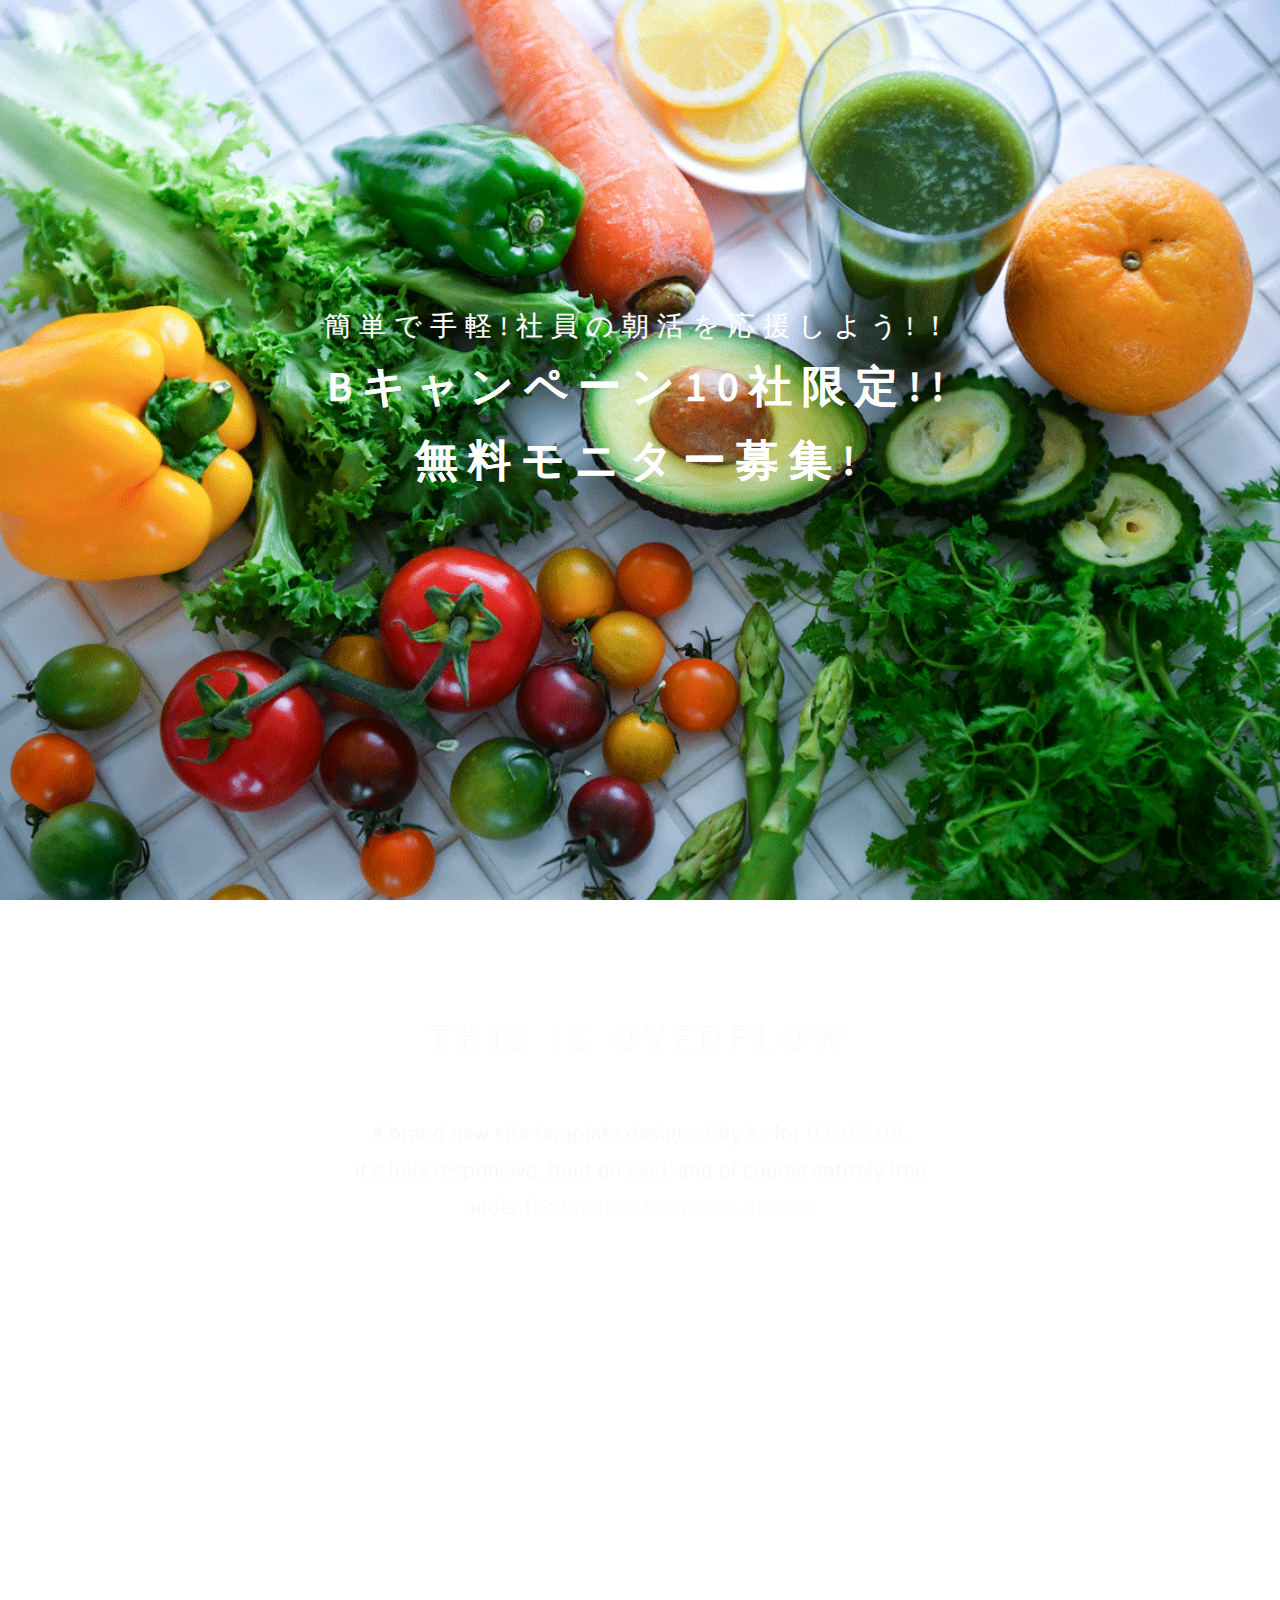
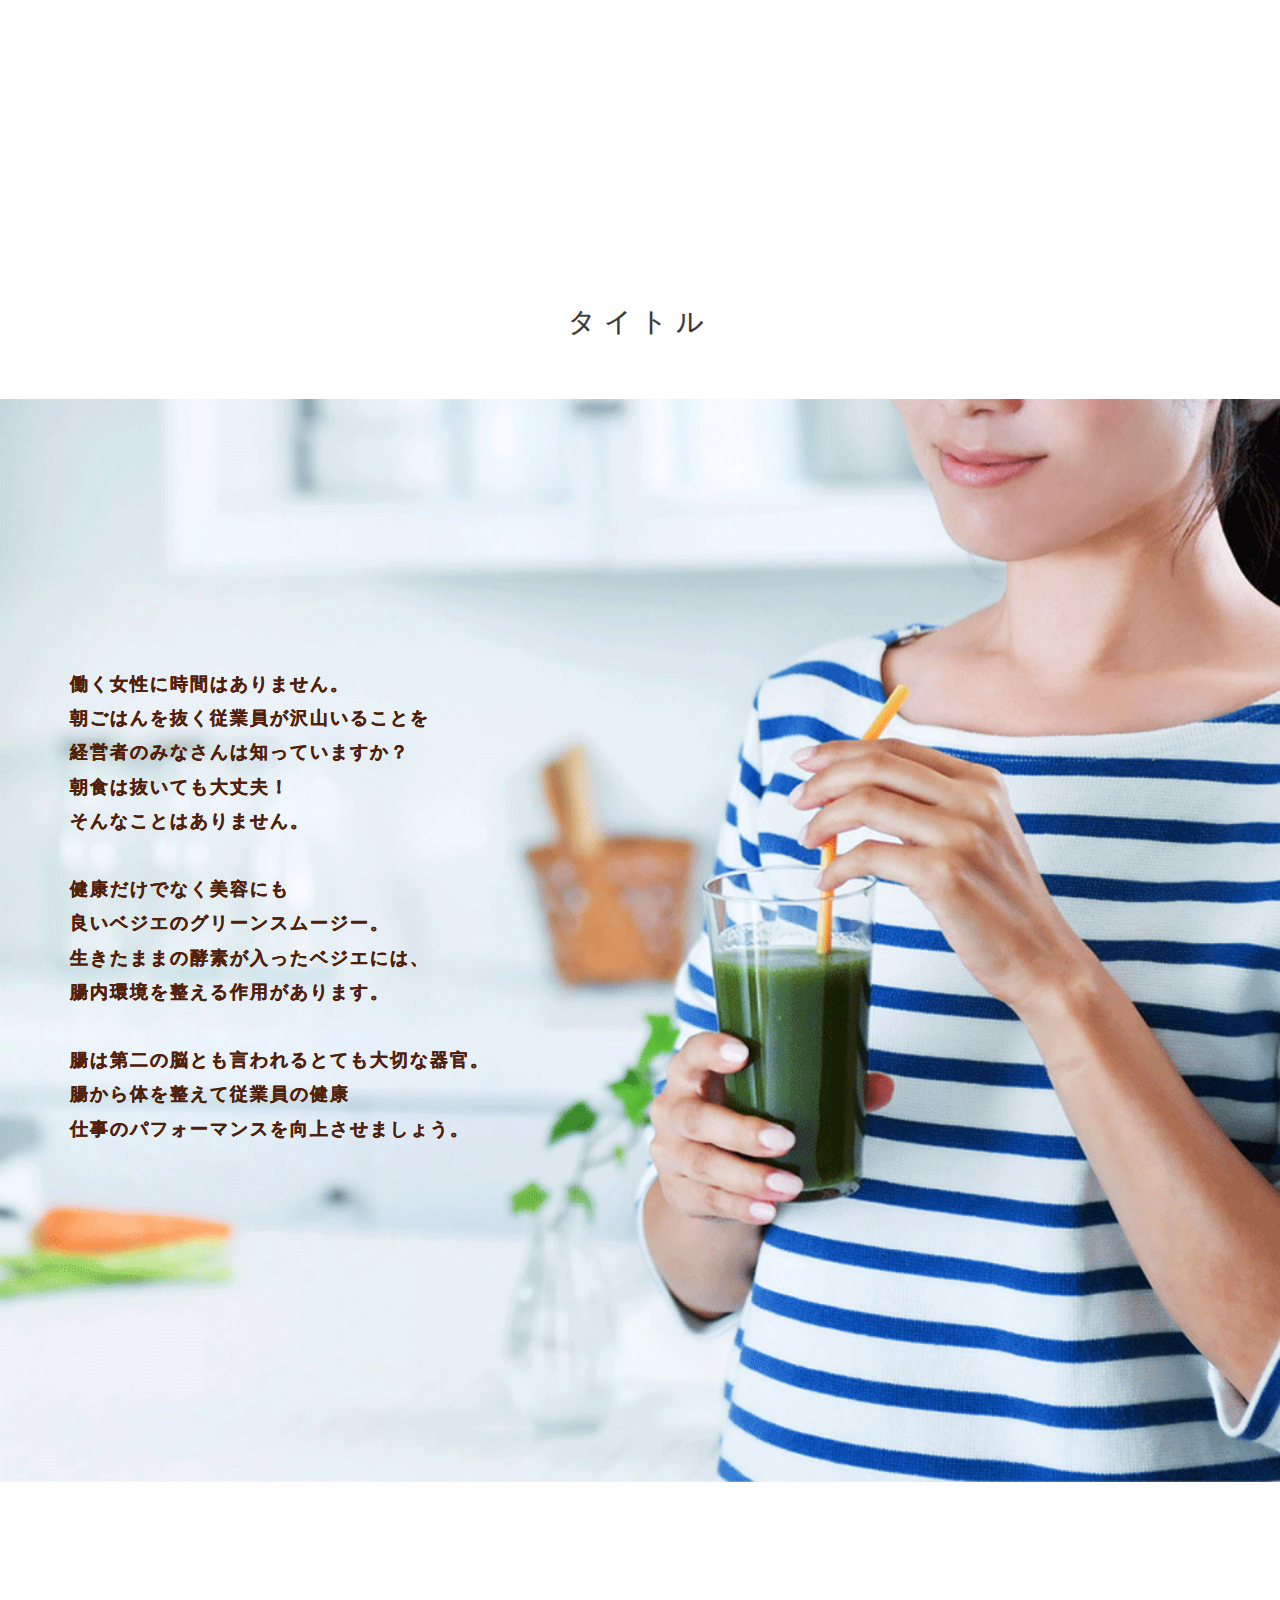
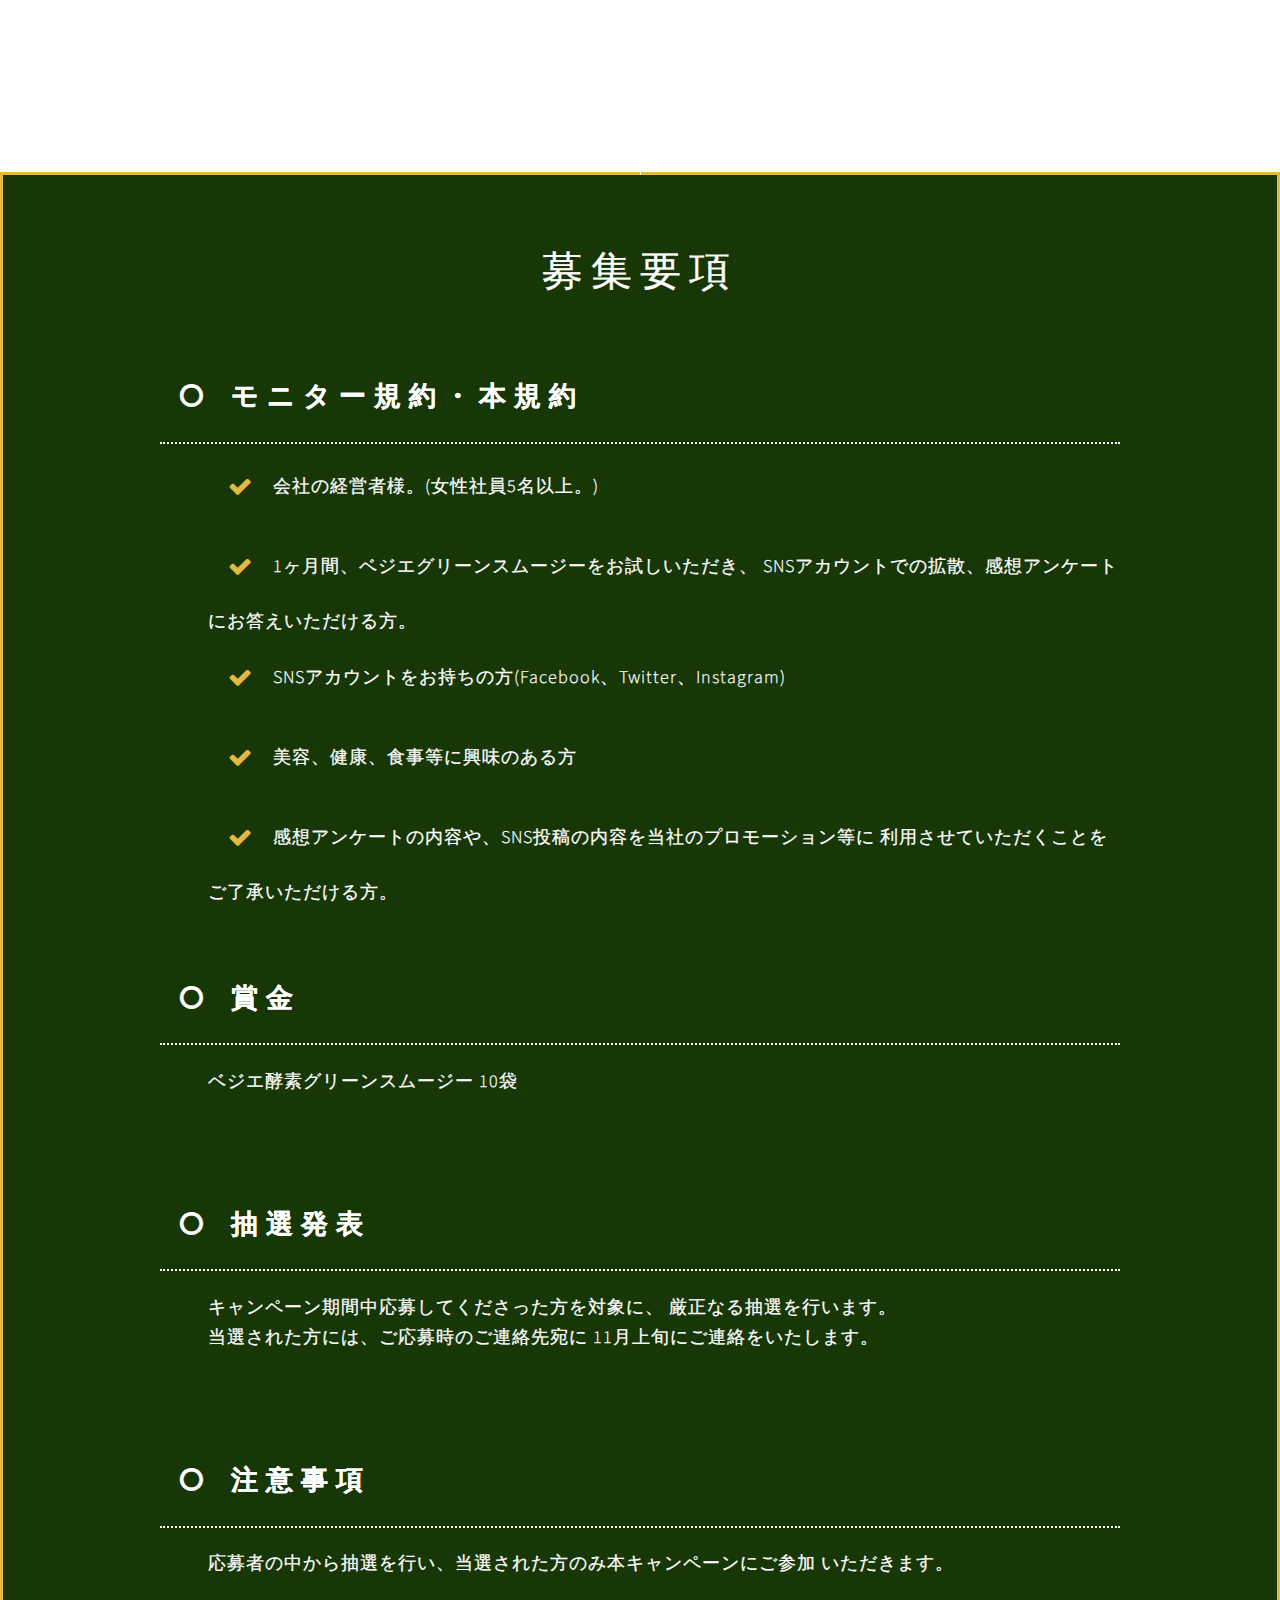
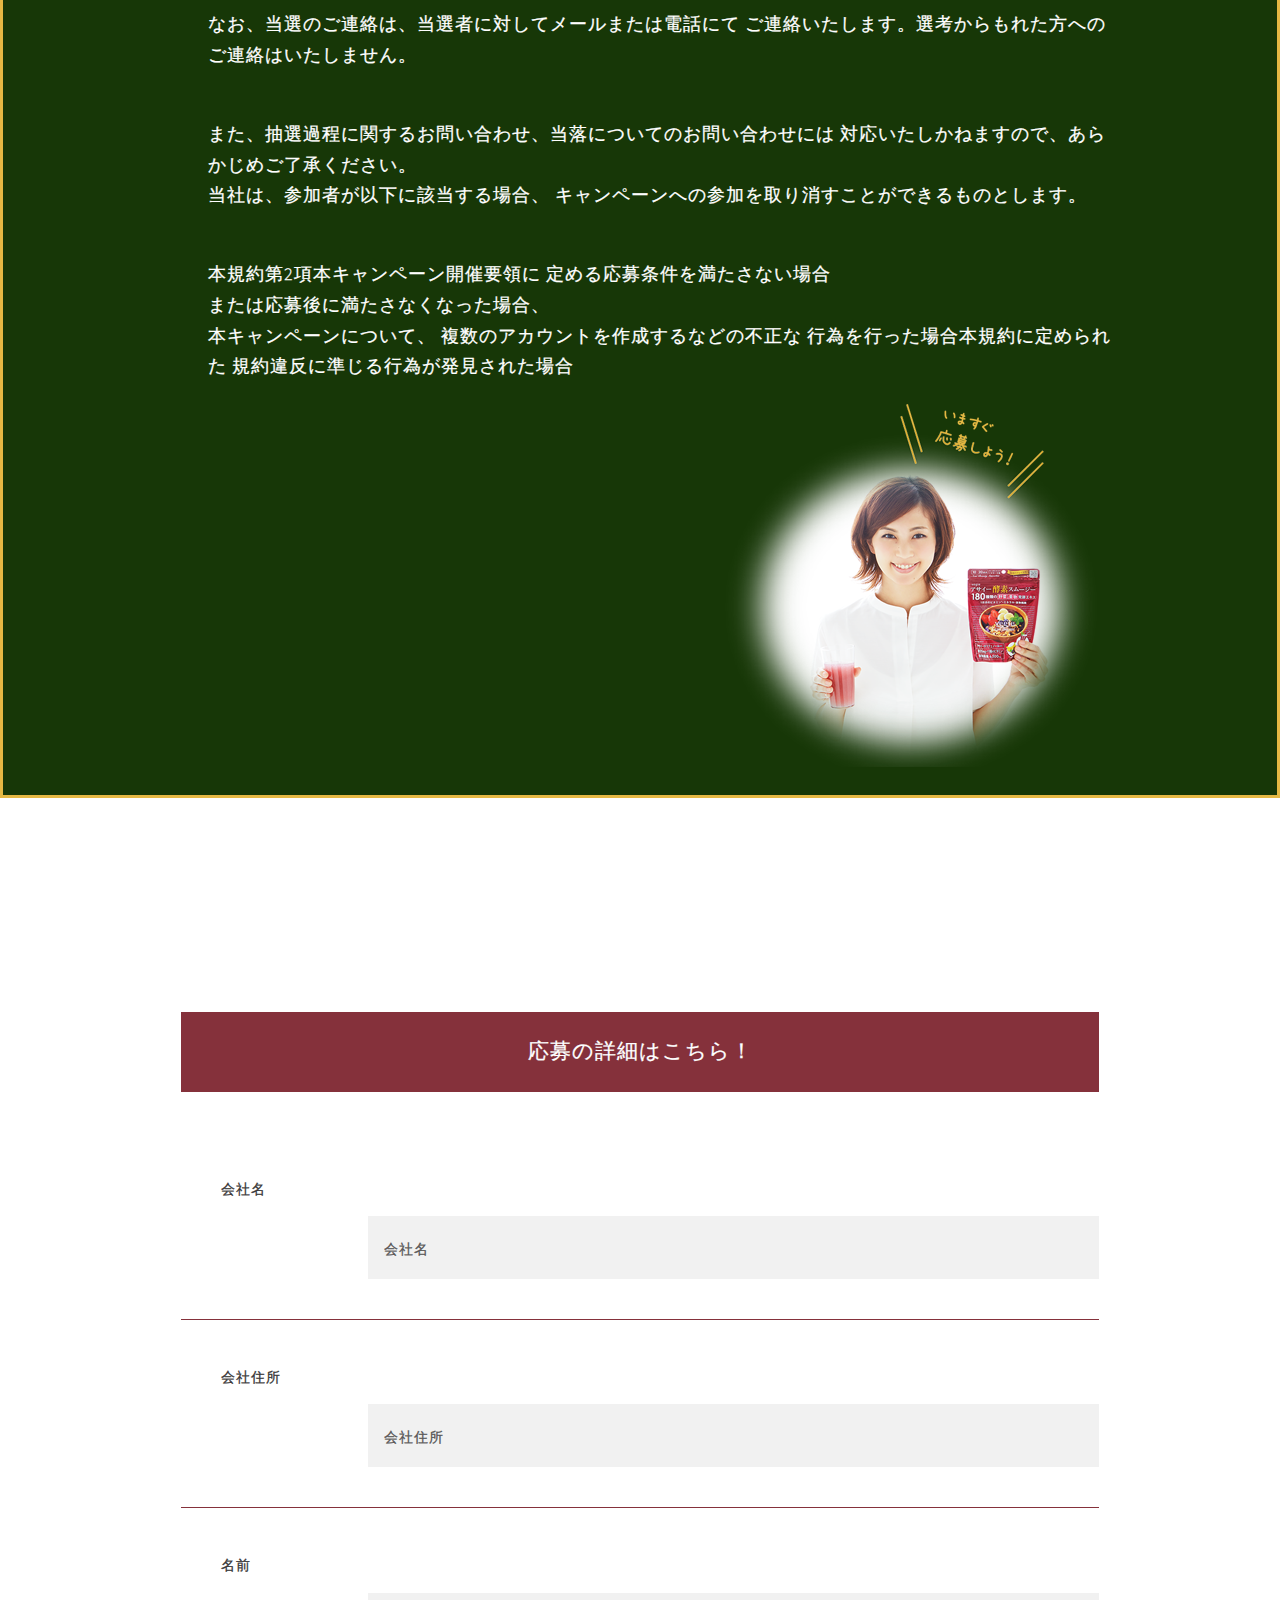
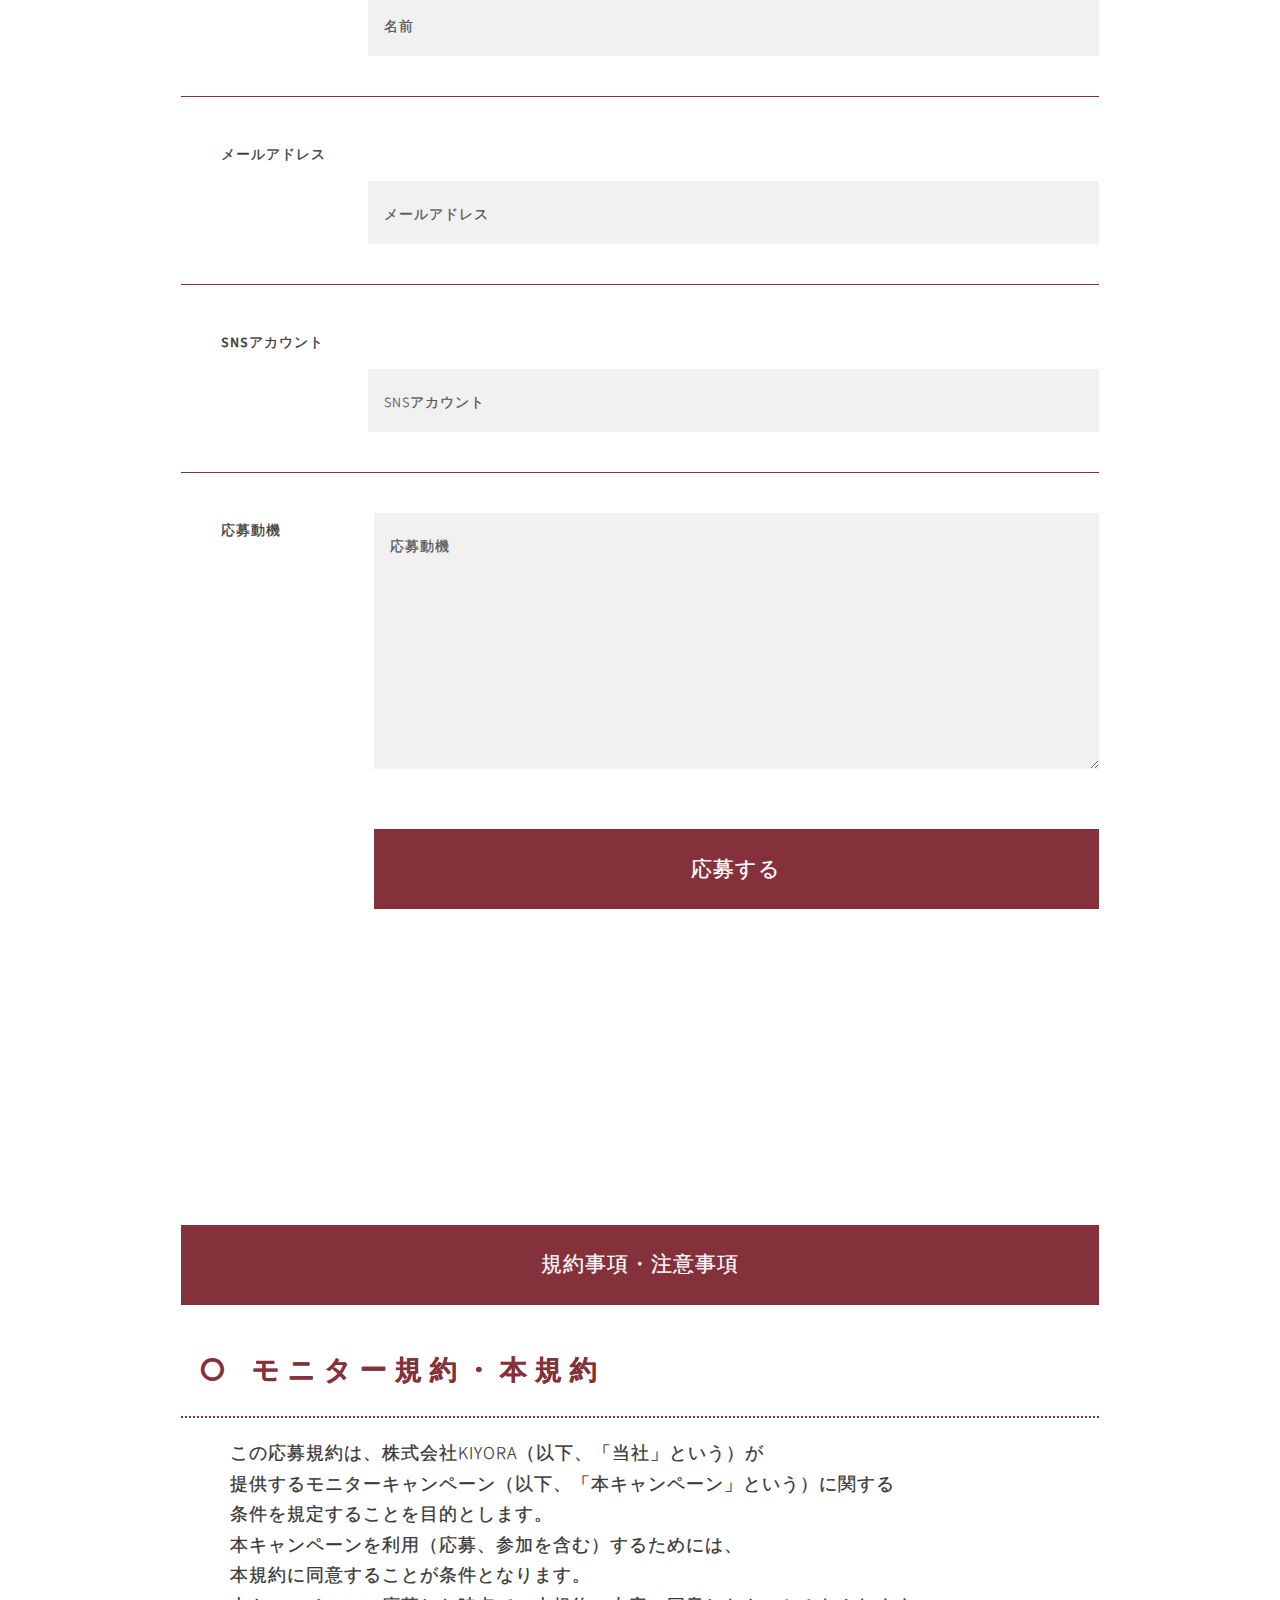
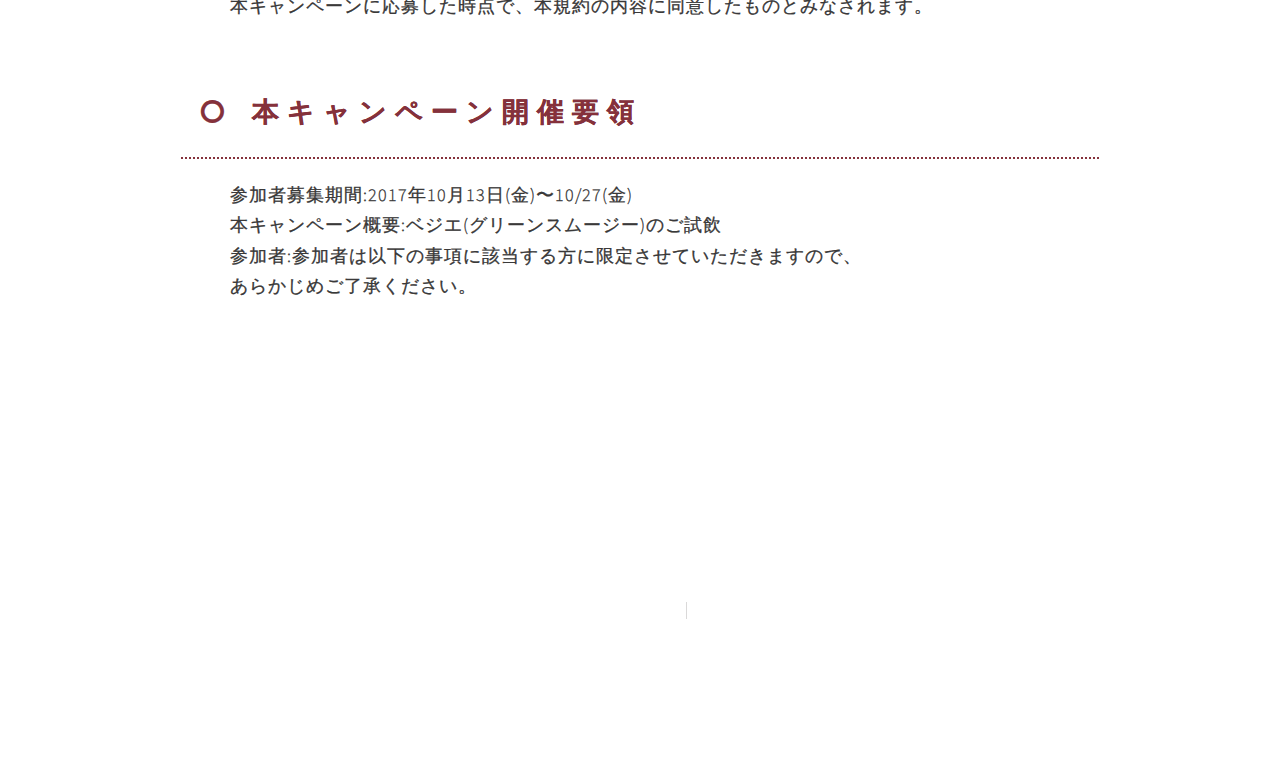
==== kyora/index.html @ 72449944 "test" ====
<!DOCTYPE HTML>
<style>


.borderline{
	border-bottom: 1.8px solid  #85313b;
	width: 100%;
	margin:  0 auto;
}
.cv_title {
	background-color: #85313b;
	color:white;
	padding:1em 3em 1em 3em;
	text-align: center;
	margin: 0 auto;
	width: 100%;
	margin-bottom:40px;
}
.cv_title  p {
	margin-bottom: 0 !important;
}

.disable{
 text-decoration: none;
 list-style-type: none; 
 font-size: 18px !important;
 line-height: 170%;
}
.rules h2 {
	text-align: left;
	font-weight: bold;
	border-bottom:2px dotted #85313b;
	color: #85313b;
	margin-bottom: 3px;
}
.rules h2 i {
   padding:12px 20px;
}
.space-100 {
	width: 100%;
	height: 100px;
}
.style3 .apply-list .default li  i {
	color: #e5b844;
	padding:12px 20px;
}
.style3 .apply-list ul.default li {
	 margin-top:1em!important;
}
.chalkboard .rules h2,.chalkboard {
	background-color: #173707 !important ;
	color:white;
	border-bottom: 2px dotted white;
}
.chalkboard{
	border:3px solid #e5b844;

}


</style>

<html>
	<head>
		<title>ベジエキャンペーン</title>
		<meta charset="utf-8" />
		<meta name="viewport" content="width=device-width, initial-scale=1" />
		<!--[if lte IE 8]><script src="assets/js/ie/html5shiv.js"></script><![endif]-->
		<link rel="stylesheet" href="assets/css/main.css" />
		<!--[if lte IE 8]><link rel="stylesheet" href="assets/css/ie8.css" /><![endif]-->
	</head>
	<body>

		<!-- Header -->
		<section id="header">
			<header>
				<h2>簡単で手軽!社員の朝活を応援しよう!！</h2>
				<h1>Bキャンペーン10社限定!! <br>
					無料モニター募集!</h1>
			</header>
		</section>
		<!-- Banner -->
		<section id="banner">
			<header>
				<h2>This is Overflow</h2>
			</header>
			<p>A brand new site template designed by <a href="http://twitter.com/ajlkn">AJ</a> for <a href="http://html5up.net">HTML5 UP</a>.<br />
			It’s fully responsive, built on <strong>skel</strong>, and of course entirely free<br />
			under the <a href="http://html5up.net/license">Creative Commons license</a>.</p>
	   </section>
	   	<!-- Banner -->

			<section id="section_three">
					<header>
						<center><h2>タイトル</h2></center>
					</header>
					<div class="row">
						<div class="container">
							<div class="col-md-6 left-text stroke">
								<p>働く女性に時間はありません。<br>
								朝ごはんを抜く従業員が沢山いることを<br>
								経営者のみなさんは知っていますか？<br>
								朝食は抜いても大丈夫！ <br>
								そんなことはありません。<br>
								<br>
								健康だけでなく美容にも<br>
								良いベジエのグリーンスムージー。<br>
								生きたままの酵素が入ったベジエには、<br>
								腸内環境を整える作用があります。
								<br><br>
								腸は第二の脳とも言われるとても大切な器官。<br>
								腸から体を整えて従業員の健康<br>
								仕事のパフォーマンスを向上させましょう。
								</p>
							</div>
						</div>
					</div>
			</section>
		<!-- Contact -->
			<article class="box style3 chalkboard">
			  <div class="container">
				<header class="title">
					 <h2>募集要項</h2>
				</header>
				<section class="apply-list">
					<header class="rules">
						<h2><i class="fa fa-circle-o" aria-hidden="true"></i>モニター規約・本規約</h2>
					</header>
					<ul class="default">
						<li class="disable"> <i class="fa fa-check fa-lg" aria-hidden="true"></i>会社の経営者様。(女性社員5名以上。)</li>
						<li class="disable"> <i class="fa fa-check fa-lg" aria-hidden="true"></i>1ヶ月間、ベジエグリーンスムージーをお試しいただき、
							SNSアカウントでの拡散、感想アンケートにお答えいただける方。</li>
						<li class="disable"> <i class="fa fa-check fa-lg" aria-hidden="true"></i>SNSアカウントをお持ちの方(Facebook、Twitter、Instagram)</li>
						<li class="disable"> <i class="fa fa-check fa-lg" aria-hidden="true"></i>美容、健康、食事等に興味のある方</li>
						<li class="disable"> <i class="fa fa-check fa-lg" aria-hidden="true"></i>感想アンケートの内容や、SNS投稿の内容を当社のプロモーション等に
							利用させていただくことをご了承いただける方。 </li>									
					</ul>
				</section>
				    <!-- 賞金-->
					<section class="apply-list">
						<header class="rules">
							<h2><i class="fa fa-circle-o" aria-hidden="true"></i>賞金</h2>
						</header>
						<ul class="default">
							<li class="disable">ベジエ酵素グリーンスムージー 10袋</li>
						</ul>
					</section>
					<!-- 抽選発表-->
				　　<section class="apply-list">
						<header class="rules">
							<h2><i class="fa fa-circle-o" aria-hidden="true"></i>抽選発表</h2>
						</header>
						<ul class="default">
							<li class="disable">
									キャンペーン期間中応募してくださった方を対象に、
									厳正なる抽選を行います。<br>
									当選された方には、ご応募時のご連絡先宛に
									11月上旬にご連絡をいたします。<br>
							</li>
						</ul>
					</section>
					<!-- 注意事項-->
					　　<section class="apply-list">
							<header class="rules">
								<h2><i class="fa fa-circle-o" aria-hidden="true"></i>注意事項</h2>
							</header>
							<ul class="default">
								<li class="disable">
										応募者の中から抽選を行い、当選された方のみ本キャンペーンにご参加
										いただきます。<br><br>なお、当選のご連絡は、当選者に対してメールまたは電話にて
										ご連絡いたします。選考からもれた方へのご連絡はいたしません。<br><br>
								</li>
								<li class="disable">
										また、抽選過程に関するお問い合わせ、当落についてのお問い合わせには
										対応いたしかねますので、あらかじめご了承ください。<br>
									   当社は、参加者が以下に該当する場合、
									   キャンペーンへの参加を取り消すことができるものとします。<br><br>
								</li>
								<li class="disable">
										本規約第2項本キャンペーン開催要領に
										定める応募条件を満たさない場合<br>
										または応募後に満たさなくなった場合、<br>
										本キャンペーンについて、
										複数のアカウントを作成するなどの不正な
										行為を行った場合本規約に定められた
										規約違反に準じる行為が発見された場合<br>
								</li>
							</ul>
								<div class="col-md-12 col-xs-12" style="height:350px;">
									<img src="images/image4.png"style="float:right;">
								</div>								
							</div>
					</section>	
				</div>		
			</article>

			<article class="container box style3">
				<div class="cv_title">
						<p>応募の詳細はこちら！</p> 
				</div>
				<form method="post" action="#">
					<div class="row" style="margin :0 auto;">
						<div class="borderline">
						<label>会社名</label>
							<div class="12u 12u$(mobile)"><input type="text" class="text" name="surname" placeholder="会社名" /></div>
						</div>
						<div class="borderline">
						<label>会社住所</label>
						<div class="12u 12u$(mobile)"><input type="text" class="text" name="surname" placeholder="会社住所" /></div>
					    </div>
					    <div class="borderline">
						<label>名前</label>
						<div class="12u 12u$(mobile)"><input type="text" class="text" name="surname" placeholder="名前" /></div>
						 </div>
					    <div class="borderline">
						<label>メールアドレス</label>
						<div class="12u 12u$(mobile)"><input type="text" class="text" name="surname" placeholder="メールアドレス" /></div>
						 </div>
					    <div class="borderline">
						<label>SNSアカウント</label>
						<div class="12u 12u$(mobile)"><input type="text" class="text" name="surname" placeholder="SNSアカウント" /></div>
						 </div>
						<label>応募動機</label>
						<div class="12u$ 12u$(mobile)">
							<textarea name="message" placeholder="応募動機"></textarea>
						</div>
						<div class="12u$ 12u$(mobile)">
							<ul >
								<input style ="width: 100%;" type="submit" value="応募する" />
							</ul>
						</div>
				
				</form>
			</article>		
       <article class="container box style3"> <!-- open article-->
				<div class="cv_title">
					<p>規約事項・注意事項</p> 
				</div>
			<section>
				<header class="rules">
				    <h2><i class="fa fa-circle-o" aria-hidden="true"></i>モニター規約・本規約</h2>
				</header>
				<ul class="default">
						<li class="disable">
						この応募規約は、株式会社KIYORA（以下、「当社」という）が <br>
						提供するモニターキャンペーン（以下、「本キャンペーン」という）に関する<br>
						条件を規定することを目的とします。<br>
						本キャンペーンを利用（応募、参加を含む）するためには、<br>
						本規約に同意することが条件となります。<br>
						本キャンペーンに応募した時点で、本規約の内容に同意したものとみなされます。<br>
						</li>
				</ul>
			</section>
			<section>
				<header class="rules">
					<h2><i class="fa fa-circle-o" aria-hidden="true"></i>本キャンペーン開催要領</h2>
				</header>
				<ul class="default">
						<li class="disable">
						参加者募集期間:2017年10月13日(金)〜10/27(金)<br>
						本キャンペーン概要:ベジエ(グリーンスムージー)のご試飲<br>
						参加者:参加者は以下の事項に該当する方に限定させていただきますので、<br>
						あらかじめご了承ください。<br>
						</li>
				</ul>
			</section>
			</article>  <!-- close article-->

		<section id="footer">
			<ul class="icons">
				<li><a href="#" class="icon fa-twitter"><span class="label">Twitter</span></a></li>
				<li><a href="#" class="icon fa-facebook"><span class="label">Facebook</span></a></li>
				<li><a href="#" class="icon fa-google-plus"><span class="label">Google+</span></a></li>
				<li><a href="#" class="icon fa-pinterest"><span class="label">Pinterest</span></a></li>
				<li><a href="#" class="icon fa-dribbble"><span class="label">Dribbble</span></a></li>
				<li><a href="#" class="icon fa-linkedin"><span class="label">LinkedIn</span></a></li>
			</ul>
			<div class="copyright">
				<ul class="menu">
					<li>&copy; Untitled. All rights reserved.</li><li>Design: <a href="http://html5up.net">HTML5 UP</a></li>
				</ul>
			</div>
		</section>

		<!-- Scripts -->
			<script src="assets/js/jquery.min.js"></script>
			<script src="assets/js/jquery.scrolly.min.js"></script>
			<script src="assets/js/jquery.poptrox.min.js"></script>
			<script src="assets/js/skel.min.js"></script>
			<script src="assets/js/util.js"></script>
			<!--[if lte IE 8]><script src="assets/js/ie/respond.min.js"></script><![endif]-->
			<script src="assets/js/main.js"></script>

	</body>
</html>
---- kyora/assets/css/main.css ----
@import url("https://fonts.googleapis.com/css?family=Source+Sans+Pro:300,300italic,400,600");
@import url("font-awesome.min.css");

/*
	Overflow by HTML5 UP
	html5up.net | @ajlkn
	Free for personal and commercial use under the CCA 3.0 license (html5up.net/license)
*/

/* Reset */

	html, body, div, span, applet, object, iframe, h1, h2, h3, h4, h5, h6, p, blockquote, pre, a, abbr, acronym, address, big, cite, code, del, dfn, em, img, ins, kbd, q, s, samp, small, strike, strong, sub, sup, tt, var, b, u, i, center, dl, dt, dd, ol, ul, li, fieldset, form, label, legend, table, caption, tbody, tfoot, thead, tr, th, td, article, aside, canvas, details, embed, figure, figcaption, footer, header, hgroup, menu, nav, output, ruby, section, summary, time, mark, audio, video {
		margin: 0;
		padding: 0;
		border: 0;
		font-size: 100%;
		font: inherit;
		vertical-align: baseline;

	}
	.chalkboard .title h2 {
		font-size: 41px !important;
		font-weight: 500 !important;
		padding: 1em !important;

	}

	article, aside, details, figcaption, figure, footer, header, hgroup, menu, nav, section {
		display: block;
	}

	body {
		line-height: 1;
	}

	ol, ul {
		list-style: none;
	}

	blockquote, q {
		quotes: none;
	}

	blockquote:before, blockquote:after, q:before, q:after {
		content: '';
		content: none;
	}

	table {
		border-collapse: collapse;
		border-spacing: 0;
	}

	body {
		-webkit-text-size-adjust: none;
	}

/* Box Model */

	*, *:before, *:after {
		-moz-box-sizing: border-box;
		-webkit-box-sizing: border-box;
		box-sizing: border-box;
	}

/* Containers */

	.container {
		margin-left: auto;
		margin-right: auto;
	}

	.container.\31 25\25 {
		width: 100%;
		max-width: 1425px;
		min-width: 1140px;
	}

	.container.\37 5\25 {
		width: 855px;
	}

	.container.\35 0\25 {
		width: 570px;
	}

	.container.\32 5\25 {
		width: 285px;
	}

	.container {
		width: 1140px;
	}

	@media screen and (max-width: 1680px) {

		.container.\31 25\25 {
			width: 100%;
			max-width: 1200px;
			min-width: 960px;
		}

		.container.\37 5\25 {
			width: 720px;
		}

		.container.\35 0\25 {
			width: 480px;
		}

		.container.\32 5\25 {
			width: 240px;
		}

		.container {
			width: 960px;
		}

	}

	@media screen and (max-width: 1080px) {

		.container.\31 25\25 {
			width: 100%;
			max-width: 118.75%;
			min-width: 95%;
		}

		.container.\37 5\25 {
			width: 71.25%;
		}

		.container.\35 0\25 {
			width: 47.5%;
		}

		.container.\32 5\25 {
			width: 23.75%;
		}

		.container {
			width: 95%;
		}

	}

	@media screen and (max-width: 840px) {

		.container.\31 25\25 {
			width: 100%;
			max-width: 118.75%;
			min-width: 95%;
		}

		.container.\37 5\25 {
			width: 71.25%;
		}

		.container.\35 0\25 {
			width: 47.5%;
		}

		.container.\32 5\25 {
			width: 23.75%;
		}

		.container {
			width: 95%;
		}

	}

	@media screen and (max-width: 736px) {

		.container.\31 25\25 {
			width: 100%;
			max-width: 118.75%;
			min-width: 95%;
		}

		.container.\37 5\25 {
			width: 71.25%;
		}

		.container.\35 0\25 {
			width: 47.5%;
		}

		.container.\32 5\25 {
			width: 23.75%;
		}

		.container {
			width: 95% !important;
		}

	}

/* Grid */

	.row {
		border-bottom: solid 1px transparent;
		-moz-box-sizing: border-box;
		-webkit-box-sizing: border-box;
		box-sizing: border-box;
	}

	.row > * {
		float: left;
		-moz-box-sizing: border-box;
		-webkit-box-sizing: border-box;
		box-sizing: border-box;
	}

	.row:after, .row:before {
		content: '';
		display: block;
		clear: both;
		height: 0;
	}

	.row.uniform > * > :first-child {
		margin-top: 0;
	}

	.row.uniform > * > :last-child {
		margin-bottom: 0;
	}

	.row.\30 \25 > * {
		padding: 0px 0 0 0px;
	}

	.row.\30 \25 {
		margin: 0px 0 -1px 0px;
	}

	.row.uniform.\30 \25 > * {
		padding: 0px 0 0 0px;
	}

	.row.uniform.\30 \25 {
		margin: 0px 0 -1px 0px;
	}

	.row > * {
		padding: 40px 0 0 40px;
	}

	.row {
		margin: -40px 0 -1px -40px;
	}

	.row.uniform > * {
		padding: 40px 0 0 40px;
	}

	.row.uniform {
		margin: -40px 0 -1px -40px;
	}

	.row.\32 00\25 > * {
		padding: 80px 0 0 80px;
	}

	.row.\32 00\25 {
		margin: -80px 0 -1px -80px;
	}

	.row.uniform.\32 00\25 > * {
		padding: 80px 0 0 80px;
	}

	.row.uniform.\32 00\25 {
		margin: -80px 0 -1px -80px;
	}

	.row.\31 50\25 > * {
		padding: 60px 0 0 60px;
	}

	.row.\31 50\25 {
		margin: -60px 0 -1px -60px;
	}

	.row.uniform.\31 50\25 > * {
		padding: 60px 0 0 60px;
	}

	.row.uniform.\31 50\25 {
		margin: -60px 0 -1px -60px;
	}

	.row.\35 0\25 > * {
		padding: 20px 0 0 20px;
	}

	.row.\35 0\25 {
		margin: -20px 0 -1px -20px;
	}

	.row.uniform.\35 0\25 > * {
		padding: 20px 0 0 20px;
	}

	.row.uniform.\35 0\25 {
		margin: -20px 0 -1px -20px;
	}

	.row.\32 5\25 > * {
		padding: 10px 0 0 10px;
	}

	.row.\32 5\25 {
		margin: -10px 0 -1px -10px;
	}

	.row.uniform.\32 5\25 > * {
		padding: 10px 0 0 10px;
	}

	.row.uniform.\32 5\25 {
		margin: -10px 0 -1px -10px;
	}

	.\31 2u, .\31 2u\24 {
		width: 83.3333333333%;
		clear: none;
		margin-left: 0;
		float: right;
	}

	.\31 1u, .\31 1u\24 {
		width: 91.6666666667%;
		clear: none;
		margin-left: 0;
	}

	.\31 0u, .\31 0u\24 {
		width: 83.3333333333%;
		clear: none;
		margin-left: 0;
	}

	.\39 u, .\39 u\24 {
		width: 75%;
		clear: none;
		margin-left: 0;
	}

	.\38 u, .\38 u\24 {
		width: 66.6666666667%;
		clear: none;
		margin-left: 0;
	}

	.\37 u, .\37 u\24 {
		width: 58.3333333333%;
		clear: none;
		margin-left: 0;
	}

	.\36 u, .\36 u\24 {
		width: 50%;
		clear: none;
		margin-left: 0;
	}

	.\35 u, .\35 u\24 {
		width: 41.6666666667%;
		clear: none;
		margin-left: 0;
	}

	.\34 u, .\34 u\24 {
		width: 33.3333333333%;
		clear: none;
		margin-left: 0;
	}

	.\33 u, .\33 u\24 {
		width: 25%;
		clear: none;
		margin-left: 0;
	}

	.\32 u, .\32 u\24 {
		width: 16.6666666667%;
		clear: none;
		margin-left: 0;
	}

	.\31 u, .\31 u\24 {
		width: 8.3333333333%;
		clear: none;
		margin-left: 0;
	}

	.\31 2u\24 + *,
	.\31 1u\24 + *,
	.\31 0u\24 + *,
	.\39 u\24 + *,
	.\38 u\24 + *,
	.\37 u\24 + *,
	.\36 u\24 + *,
	.\35 u\24 + *,
	.\34 u\24 + *,
	.\33 u\24 + *,
	.\32 u\24 + *,
	.\31 u\24 + * {
		clear: left;
	}

	.\-11u {
		margin-left: 91.66667%;
	}

	.\-10u {
		margin-left: 83.33333%;
	}

	.\-9u {
		margin-left: 75%;
	}

	.\-8u {
		margin-left: 66.66667%;
	}

	.\-7u {
		margin-left: 58.33333%;
	}

	.\-6u {
		margin-left: 50%;
	}

	.\-5u {
		margin-left: 41.66667%;
	}

	.\-4u {
		margin-left: 33.33333%;
	}

	.\-3u {
		margin-left: 25%;
	}

	.\-2u {
		margin-left: 16.66667%;
	}

	.\-1u {
		margin-left: 8.33333%;
	}

	@media screen and (max-width: 1680px) {

		.row > * {
			padding: 40px 0 0 40px;
		}

		.row {
			margin: -40px 0 -1px -40px;
		}

		.row.uniform > * {
			padding: 40px 0 0 40px;
		}

		.row.uniform {
			margin: -40px 0 -1px -40px;
		}

		.row.\32 00\25 > * {
			padding: 80px 0 0 80px;
		}

		.row.\32 00\25 {
			margin: -80px 0 -1px -80px;
		}

		.row.uniform.\32 00\25 > * {
			padding: 80px 0 0 80px;
		}

		.row.uniform.\32 00\25 {
			margin: -80px 0 -1px -80px;
		}

		.row.\31 50\25 > * {
			padding: 60px 0 0 60px;
		}

		.row.\31 50\25 {
			margin: -60px 0 -1px -60px;
		}

		.row.uniform.\31 50\25 > * {
			padding: 60px 0 0 60px;
		}

		.row.uniform.\31 50\25 {
			margin: -60px 0 -1px -60px;
		}

		.row.\35 0\25 > * {
			padding: 20px 0 0 20px;
		}

		.row.\35 0\25 {
			margin: -20px 0 -1px -20px;
		}

		.row.uniform.\35 0\25 > * {
			padding: 20px 0 0 20px;
		}

		.row.uniform.\35 0\25 {
			margin: -20px 0 -1px -20px;
		}

		.row.\32 5\25 > * {
			padding: 10px 0 0 10px;
		}

		.row.\32 5\25 {
			margin: -10px 0 -1px -10px;
		}

		.row.uniform.\32 5\25 > * {
			padding: 10px 0 0 10px;
		}

		.row.uniform.\32 5\25 {
			margin: -10px 0 -1px -10px;
		}

		.\31 2u\28wide\29, .\31 2u\24\28wide\29 {
			width: 100%;
			clear: none;
			margin-left: 0;
		}

		.\31 1u\28wide\29, .\31 1u\24\28wide\29 {
			width: 91.6666666667%;
			clear: none;
			margin-left: 0;
		}

		.\31 0u\28wide\29, .\31 0u\24\28wide\29 {
			width: 83.3333333333%;
			clear: none;
			margin-left: 0;
		}

		.\39 u\28wide\29, .\39 u\24\28wide\29 {
			width: 75%;
			clear: none;
			margin-left: 0;
		}

		.\38 u\28wide\29, .\38 u\24\28wide\29 {
			width: 66.6666666667%;
			clear: none;
			margin-left: 0;
		}

		.\37 u\28wide\29, .\37 u\24\28wide\29 {
			width: 58.3333333333%;
			clear: none;
			margin-left: 0;
		}

		.\36 u\28wide\29, .\36 u\24\28wide\29 {
			width: 50%;
			clear: none;
			margin-left: 0;
		}

		.\35 u\28wide\29, .\35 u\24\28wide\29 {
			width: 41.6666666667%;
			clear: none;
			margin-left: 0;
		}

		.\34 u\28wide\29, .\34 u\24\28wide\29 {
			width: 33.3333333333%;
			clear: none;
			margin-left: 0;
		}

		.\33 u\28wide\29, .\33 u\24\28wide\29 {
			width: 25%;
			clear: none;
			margin-left: 0;
		}

		.\32 u\28wide\29, .\32 u\24\28wide\29 {
			width: 16.6666666667%;
			clear: none;
			margin-left: 0;
		}

		.\31 u\28wide\29, .\31 u\24\28wide\29 {
			width: 8.3333333333%;
			clear: none;
			margin-left: 0;
		}

		.\31 2u\24\28wide\29 + *,
		.\31 1u\24\28wide\29 + *,
		.\31 0u\24\28wide\29 + *,
		.\39 u\24\28wide\29 + *,
		.\38 u\24\28wide\29 + *,
		.\37 u\24\28wide\29 + *,
		.\36 u\24\28wide\29 + *,
		.\35 u\24\28wide\29 + *,
		.\34 u\24\28wide\29 + *,
		.\33 u\24\28wide\29 + *,
		.\32 u\24\28wide\29 + *,
		.\31 u\24\28wide\29 + * {
			clear: left;
		}

		.\-11u\28wide\29 {
			margin-left: 91.66667%;
		}

		.\-10u\28wide\29 {
			margin-left: 83.33333%;
		}

		.\-9u\28wide\29 {
			margin-left: 75%;
		}

		.\-8u\28wide\29 {
			margin-left: 66.66667%;
		}

		.\-7u\28wide\29 {
			margin-left: 58.33333%;
		}

		.\-6u\28wide\29 {
			margin-left: 50%;
		}

		.\-5u\28wide\29 {
			margin-left: 41.66667%;
		}

		.\-4u\28wide\29 {
			margin-left: 33.33333%;
		}

		.\-3u\28wide\29 {
			margin-left: 25%;
		}

		.\-2u\28wide\29 {
			margin-left: 16.66667%;
		}

		.\-1u\28wide\29 {
			margin-left: 8.33333%;
		}

	}

	@media screen and (max-width: 1080px) {

		.row > * {
			padding: 40px 0 0 40px;
		}

		.row {
			margin: -40px 0 -1px -40px;
		}

		.row.uniform > * {
			padding: 40px 0 0 40px;
		}

		.row.uniform {
			margin: -40px 0 -1px -40px;
		}

		.row.\32 00\25 > * {
			padding: 80px 0 0 80px;
		}

		.row.\32 00\25 {
			margin: -80px 0 -1px -80px;
		}

		.row.uniform.\32 00\25 > * {
			padding: 80px 0 0 80px;
		}

		.row.uniform.\32 00\25 {
			margin: -80px 0 -1px -80px;
		}

		.row.\31 50\25 > * {
			padding: 60px 0 0 60px;
		}

		.row.\31 50\25 {
			margin: -60px 0 -1px -60px;
		}

		.row.uniform.\31 50\25 > * {
			padding: 60px 0 0 60px;
		}

		.row.uniform.\31 50\25 {
			margin: -60px 0 -1px -60px;
		}

		.row.\35 0\25 > * {
			padding: 20px 0 0 20px;
		}

		.row.\35 0\25 {
			margin: -20px 0 -1px -20px;
		}

		.row.uniform.\35 0\25 > * {
			padding: 20px 0 0 20px;
		}

		.row.uniform.\35 0\25 {
			margin: -20px 0 -1px -20px;
		}

		.row.\32 5\25 > * {
			padding: 10px 0 0 10px;
		}

		.row.\32 5\25 {
			margin: -10px 0 -1px -10px;
		}

		.row.uniform.\32 5\25 > * {
			padding: 10px 0 0 10px;
		}

		.row.uniform.\32 5\25 {
			margin: -10px 0 -1px -10px;
		}

		.\31 2u\28normal\29, .\31 2u\24\28normal\29 {
			width: 100%;
			clear: none;
			margin-left: 0;
		}

		.\31 1u\28normal\29, .\31 1u\24\28normal\29 {
			width: 91.6666666667%;
			clear: none;
			margin-left: 0;
		}

		.\31 0u\28normal\29, .\31 0u\24\28normal\29 {
			width: 83.3333333333%;
			clear: none;
			margin-left: 0;
		}

		.\39 u\28normal\29, .\39 u\24\28normal\29 {
			width: 75%;
			clear: none;
			margin-left: 0;
		}

		.\38 u\28normal\29, .\38 u\24\28normal\29 {
			width: 66.6666666667%;
			clear: none;
			margin-left: 0;
		}

		.\37 u\28normal\29, .\37 u\24\28normal\29 {
			width: 58.3333333333%;
			clear: none;
			margin-left: 0;
		}

		.\36 u\28normal\29, .\36 u\24\28normal\29 {
			width: 50%;
			clear: none;
			margin-left: 0;
		}

		.\35 u\28normal\29, .\35 u\24\28normal\29 {
			width: 41.6666666667%;
			clear: none;
			margin-left: 0;
		}

		.\34 u\28normal\29, .\34 u\24\28normal\29 {
			width: 33.3333333333%;
			clear: none;
			margin-left: 0;
		}

		.\33 u\28normal\29, .\33 u\24\28normal\29 {
			width: 25%;
			clear: none;
			margin-left: 0;
		}

		.\32 u\28normal\29, .\32 u\24\28normal\29 {
			width: 16.6666666667%;
			clear: none;
			margin-left: 0;
		}

		.\31 u\28normal\29, .\31 u\24\28normal\29 {
			width: 8.3333333333%;
			clear: none;
			margin-left: 0;
		}

		.\31 2u\24\28normal\29 + *,
		.\31 1u\24\28normal\29 + *,
		.\31 0u\24\28normal\29 + *,
		.\39 u\24\28normal\29 + *,
		.\38 u\24\28normal\29 + *,
		.\37 u\24\28normal\29 + *,
		.\36 u\24\28normal\29 + *,
		.\35 u\24\28normal\29 + *,
		.\34 u\24\28normal\29 + *,
		.\33 u\24\28normal\29 + *,
		.\32 u\24\28normal\29 + *,
		.\31 u\24\28normal\29 + * {
			clear: left;
		}

		.\-11u\28normal\29 {
			margin-left: 91.66667%;
		}

		.\-10u\28normal\29 {
			margin-left: 83.33333%;
		}

		.\-9u\28normal\29 {
			margin-left: 75%;
		}

		.\-8u\28normal\29 {
			margin-left: 66.66667%;
		}

		.\-7u\28normal\29 {
			margin-left: 58.33333%;
		}

		.\-6u\28normal\29 {
			margin-left: 50%;
		}

		.\-5u\28normal\29 {
			margin-left: 41.66667%;
		}

		.\-4u\28normal\29 {
			margin-left: 33.33333%;
		}

		.\-3u\28normal\29 {
			margin-left: 25%;
		}

		.\-2u\28normal\29 {
			margin-left: 16.66667%;
		}

		.\-1u\28normal\29 {
			margin-left: 8.33333%;
		}

	}

	@media screen and (max-width: 840px) {

		.row > * {
			padding: 30px 0 0 30px;
		}

		.row {
			margin: -30px 0 -1px -30px;
		}

		.row.uniform > * {
			padding: 30px 0 0 30px;
		}

		.row.uniform {
			margin: -30px 0 -1px -30px;
		}

		.row.\32 00\25 > * {
			padding: 60px 0 0 60px;
		}

		.row.\32 00\25 {
			margin: -60px 0 -1px -60px;
		}

		.row.uniform.\32 00\25 > * {
			padding: 60px 0 0 60px;
		}

		.row.uniform.\32 00\25 {
			margin: -60px 0 -1px -60px;
		}

		.row.\31 50\25 > * {
			padding: 45px 0 0 45px;
		}

		.row.\31 50\25 {
			margin: -45px 0 -1px -45px;
		}

		.row.uniform.\31 50\25 > * {
			padding: 45px 0 0 45px;
		}

		.row.uniform.\31 50\25 {
			margin: -45px 0 -1px -45px;
		}

		.row.\35 0\25 > * {
			padding: 15px 0 0 15px;
		}

		.row.\35 0\25 {
			margin: -15px 0 -1px -15px;
		}

		.row.uniform.\35 0\25 > * {
			padding: 15px 0 0 15px;
		}

		.row.uniform.\35 0\25 {
			margin: -15px 0 -1px -15px;
		}

		.row.\32 5\25 > * {
			padding: 7.5px 0 0 7.5px;
		}

		.row.\32 5\25 {
			margin: -7.5px 0 -1px -7.5px;
		}

		.row.uniform.\32 5\25 > * {
			padding: 7.5px 0 0 7.5px;
		}

		.row.uniform.\32 5\25 {
			margin: -7.5px 0 -1px -7.5px;
		}

		.\31 2u\28narrow\29, .\31 2u\24\28narrow\29 {
			width: 100%;
			clear: none;
			margin-left: 0;
		}

		.\31 1u\28narrow\29, .\31 1u\24\28narrow\29 {
			width: 91.6666666667%;
			clear: none;
			margin-left: 0;
		}

		.\31 0u\28narrow\29, .\31 0u\24\28narrow\29 {
			width: 83.3333333333%;
			clear: none;
			margin-left: 0;
		}

		.\39 u\28narrow\29, .\39 u\24\28narrow\29 {
			width: 75%;
			clear: none;
			margin-left: 0;
		}

		.\38 u\28narrow\29, .\38 u\24\28narrow\29 {
			width: 66.6666666667%;
			clear: none;
			margin-left: 0;
		}

		.\37 u\28narrow\29, .\37 u\24\28narrow\29 {
			width: 58.3333333333%;
			clear: none;
			margin-left: 0;
		}

		.\36 u\28narrow\29, .\36 u\24\28narrow\29 {
			width: 50%;
			clear: none;
			margin-left: 0;
		}

		.\35 u\28narrow\29, .\35 u\24\28narrow\29 {
			width: 41.6666666667%;
			clear: none;
			margin-left: 0;
		}

		.\34 u\28narrow\29, .\34 u\24\28narrow\29 {
			width: 33.3333333333%;
			clear: none;
			margin-left: 0;
		}

		.\33 u\28narrow\29, .\33 u\24\28narrow\29 {
			width: 25%;
			clear: none;
			margin-left: 0;
		}

		.\32 u\28narrow\29, .\32 u\24\28narrow\29 {
			width: 16.6666666667%;
			clear: none;
			margin-left: 0;
		}

		.\31 u\28narrow\29, .\31 u\24\28narrow\29 {
			width: 8.3333333333%;
			clear: none;
			margin-left: 0;
		}

		.\31 2u\24\28narrow\29 + *,
		.\31 1u\24\28narrow\29 + *,
		.\31 0u\24\28narrow\29 + *,
		.\39 u\24\28narrow\29 + *,
		.\38 u\24\28narrow\29 + *,
		.\37 u\24\28narrow\29 + *,
		.\36 u\24\28narrow\29 + *,
		.\35 u\24\28narrow\29 + *,
		.\34 u\24\28narrow\29 + *,
		.\33 u\24\28narrow\29 + *,
		.\32 u\24\28narrow\29 + *,
		.\31 u\24\28narrow\29 + * {
			clear: left;
		}

		.\-11u\28narrow\29 {
			margin-left: 91.66667%;
		}

		.\-10u\28narrow\29 {
			margin-left: 83.33333%;
		}

		.\-9u\28narrow\29 {
			margin-left: 75%;
		}

		.\-8u\28narrow\29 {
			margin-left: 66.66667%;
		}

		.\-7u\28narrow\29 {
			margin-left: 58.33333%;
		}

		.\-6u\28narrow\29 {
			margin-left: 50%;
		}

		.\-5u\28narrow\29 {
			margin-left: 41.66667%;
		}

		.\-4u\28narrow\29 {
			margin-left: 33.33333%;
		}

		.\-3u\28narrow\29 {
			margin-left: 25%;
		}

		.\-2u\28narrow\29 {
			margin-left: 16.66667%;
		}

		.\-1u\28narrow\29 {
			margin-left: 8.33333%;
		}

	}

	@media screen and (max-width: 736px) {

		.row > * {
			padding: 20px 0 0 20px;
		}

		.row {
			margin: -20px 0 -1px -20px;
		}

		.row.uniform > * {
			padding: 20px 0 0 20px;
		}

		.row.uniform {
			margin: -20px 0 -1px -20px;
		}

		.row.\32 00\25 > * {
			padding: 40px 0 0 40px;
		}

		.row.\32 00\25 {
			margin: -40px 0 -1px -40px;
		}

		.row.uniform.\32 00\25 > * {
			padding: 40px 0 0 40px;
		}

		.row.uniform.\32 00\25 {
			margin: -40px 0 -1px -40px;
		}

		.row.\31 50\25 > * {
			padding: 30px 0 0 30px;
		}

		.row.\31 50\25 {
			margin: -30px 0 -1px -30px;
		}

		.row.uniform.\31 50\25 > * {
			padding: 30px 0 0 30px;
		}

		.row.uniform.\31 50\25 {
			margin: -30px 0 -1px -30px;
		}

		.row.\35 0\25 > * {
			padding: 10px 0 0 10px;
		}

		.row.\35 0\25 {
			margin: -10px 0 -1px -10px;
		}

		.row.uniform.\35 0\25 > * {
			padding: 10px 0 0 10px;
		}

		.row.uniform.\35 0\25 {
			margin: -10px 0 -1px -10px;
		}

		.row.\32 5\25 > * {
			padding: 5px 0 0 5px;
		}

		.row.\32 5\25 {
			margin: -5px 0 -1px -5px;
		}

		.row.uniform.\32 5\25 > * {
			padding: 5px 0 0 5px;
		}

		.row.uniform.\32 5\25 {
			margin: -5px 0 -1px -5px;
		}

		.\31 2u\28mobile\29, .\31 2u\24\28mobile\29 {
			width: 100%;
			clear: none;
			margin-left: 0;
		}

		.\31 1u\28mobile\29, .\31 1u\24\28mobile\29 {
			width: 91.6666666667%;
			clear: none;
			margin-left: 0;
		}

		.\31 0u\28mobile\29, .\31 0u\24\28mobile\29 {
			width: 83.3333333333%;
			clear: none;
			margin-left: 0;
		}

		.\39 u\28mobile\29, .\39 u\24\28mobile\29 {
			width: 75%;
			clear: none;
			margin-left: 0;
		}

		.\38 u\28mobile\29, .\38 u\24\28mobile\29 {
			width: 66.6666666667%;
			clear: none;
			margin-left: 0;
		}

		.\37 u\28mobile\29, .\37 u\24\28mobile\29 {
			width: 58.3333333333%;
			clear: none;
			margin-left: 0;
		}

		.\36 u\28mobile\29, .\36 u\24\28mobile\29 {
			width: 50%;
			clear: none;
			margin-left: 0;
		}

		.\35 u\28mobile\29, .\35 u\24\28mobile\29 {
			width: 41.6666666667%;
			clear: none;
			margin-left: 0;
		}

		.\34 u\28mobile\29, .\34 u\24\28mobile\29 {
			width: 33.3333333333%;
			clear: none;
			margin-left: 0;
		}

		.\33 u\28mobile\29, .\33 u\24\28mobile\29 {
			width: 25%;
			clear: none;
			margin-left: 0;
		}

		.\32 u\28mobile\29, .\32 u\24\28mobile\29 {
			width: 16.6666666667%;
			clear: none;
			margin-left: 0;
		}

		.\31 u\28mobile\29, .\31 u\24\28mobile\29 {
			width: 8.3333333333%;
			clear: none;
			margin-left: 0;
		}

		.\31 2u\24\28mobile\29 + *,
		.\31 1u\24\28mobile\29 + *,
		.\31 0u\24\28mobile\29 + *,
		.\39 u\24\28mobile\29 + *,
		.\38 u\24\28mobile\29 + *,
		.\37 u\24\28mobile\29 + *,
		.\36 u\24\28mobile\29 + *,
		.\35 u\24\28mobile\29 + *,
		.\34 u\24\28mobile\29 + *,
		.\33 u\24\28mobile\29 + *,
		.\32 u\24\28mobile\29 + *,
		.\31 u\24\28mobile\29 + * {
			clear: left;
		}

		.\-11u\28mobile\29 {
			margin-left: 91.66667%;
		}

		.\-10u\28mobile\29 {
			margin-left: 83.33333%;
		}

		.\-9u\28mobile\29 {
			margin-left: 75%;
		}

		.\-8u\28mobile\29 {
			margin-left: 66.66667%;
		}

		.\-7u\28mobile\29 {
			margin-left: 58.33333%;
		}

		.\-6u\28mobile\29 {
			margin-left: 50%;
		}

		.\-5u\28mobile\29 {
			margin-left: 41.66667%;
		}

		.\-4u\28mobile\29 {
			margin-left: 33.33333%;
		}

		.\-3u\28mobile\29 {
			margin-left: 25%;
		}

		.\-2u\28mobile\29 {
			margin-left: 16.66667%;
		}

		.\-1u\28mobile\29 {
			margin-left: 8.33333%;
		}

	}

/* Basic */

	body {
		background-color: white;
		background-repeat: repeat, no-repeat;
		background-size: auto, cover;
		background-position: top left, center 0;
		background-attachment: fixed, fixed;
		font-family: 'Source Sans Pro', sans-serif;
		font-size: 18pt;
		line-height: 1.75em;
		font-weight: 300;
		letter-spacing: 1px;
		color: #3a3939;
		text-shadow: 0 0 0.5px rgba(58, 57, 57, 0.25);
		-webkit-text-stroke: 0.25px;
	}

		body.is-scroll {
			background-attachment: scroll, scroll;
			background-size: auto, 100% auto;
		}

		body.is-loading * {
			-moz-transition: none !important;
			-webkit-transition: none !important;
			-ms-transition: none !important;
			transition: none !important;
			-moz-animation: none !important;
			-webkit-animation: none !important;
			-ms-animation: none !important;
			animation: none !important;
		}

	input, textarea, select {
		font-family: 'Source Sans Pro', sans-serif;
		font-size: 18pt;
		line-height: 1.75em;
		font-weight: 300;
		letter-spacing: 1px;
		color: #3a3939;
		text-shadow: 0 0 0.5px rgba(58, 57, 57, 0.25);
		-webkit-text-stroke: 0.25px;
	}

	h1, h2, h3, h4, h5, h6 {
		font-weight: 400;
		text-transform: uppercase;
		line-height: 1.75em;
	}

	h1 a, h2 a, h3 a, h4 a, h5 a, h6 a {
		color: inherit;
		text-decoration: none;
	}

	h2 {
		font-size: 1.25em;
		letter-spacing: 8px;
	}

	h3 {
		font-size: 1em;
		letter-spacing: 5px;
	}

	strong, b {
		font-weight: 400;
	}

	em, i {
		font-style: italic;
	}

	a {
		-moz-transition: border-color 0.35s ease-in-out, color 0.35s ease-in-out;
		-webkit-transition: border-color 0.35s ease-in-out, color 0.35s ease-in-out;
		-ms-transition: border-color 0.35s ease-in-out, color 0.35s ease-in-out;
		transition: border-color 0.35s ease-in-out, color 0.35s ease-in-out;
		color: #35b88f;
		text-shadow: 0 0 0.5px rgba(53, 184, 143, 0.25);
		text-decoration: none;
		border-bottom: dotted 1px rgba(53, 184, 143, 0.5);
	}

		a:hover {
			border-bottom-color: rgba(53, 184, 143, 0);
		}

	sub {
		position: relative;
		top: 0.5em;
		font-size: 0.8em;
	}

	sup {
		position: relative;
		top: -0.5em;
		font-size: 0.8em;
	}

	hr {
		border: 0;
		border-top: solid 1px #dad9d9;
		margin: 2em 0 2em 0;
	}

	blockquote {
		border-left: solid 0.5em #eae9e9;
		padding: 1em 0 1em 2em;
		font-style: italic;
	}

	p, ul, ol, dl, table {
		margin-bottom: 1em;
	}

	header {
		margin-bottom: 1em;
	}

		header p {
			display: block;
			margin: 0.5em 0 0 0;
			padding: 0 0 1.5em 0;
		}

	footer {
		margin-top: 1em;
	}

	br.clear {
		clear: both;
	}

/* Sections/Article */

	section, article {
		margin-bottom: 3em;
	}

	section > :last-child,
	article > :last-child,
	section:last-child,
	article:last-child {
		margin-bottom: 0;
	}

	.row > section, .row > article {
		margin-bottom: 0;
	}

/* Image */

	.image {
		display: inline-block;
		border: 0;
	}

		.image img {
			display: block;
			width: 100%;
		}

		.image.featured {
			display: block;
			width: 100%;
			margin: 0 0 2em 0;
		}

		.image.fit {
			display: block;
			width: 100%;
		}

		.image.left {
			float: left;
			margin: 0 2em 2em 0;
		}

		.image.centered {
			display: block;
			margin: 0 0 2em 0;
		}

			.image.centered img {
				margin: 0 auto;
				width: auto;
			}

/* List */

	ul.default {
		list-style: disc;
		padding-left: 1em;
	}

		ul.default li {
			padding-left: 1.5em;
			margin-top: 1.5em;
		}

			ul.default li:first-child {
				margin-top: 0;
			}

	ul.icons {
		cursor: default;
	}

		ul.icons li {
			display: inline-block;
		}

		ul.icons a {
			display: inline-block;
			width: 2.5em;
			height: 2.5em;
			line-height: 2.5em;
			text-align: center;
			border: 0;
		}

	ul.menu {
		cursor: default;
	}

		ul.menu li {
			display: inline-block;
			line-height: 1em;
			border-left: solid 1px #dad9d9;
			padding: 0 0 0 0.5em;
			margin: 0 0 0 0.5em;
		}

			ul.menu li:first-child {
				border-left: 0;
				padding-left: 0;
				margin-left: 0;
			}

	ul.actions {
		cursor: default;
	}

		ul.actions li {
			display: inline-block;
			margin: 0 0 0 0.5em;
		}

			ul.actions li:first-child {
				margin-left: 0;
			}

	ol.default {
		list-style: decimal;
		padding-left: 1.25em;
	}

		ol.default li {
			padding-left: 1.25em;
			margin-top: 1.5em;
		}

/* Form */

	form label {
		display: block;
		font-size: 14px;
		font-weight: 500;
		margin: 0 0 0.5em 0;
	}

	form input[type="text"],
	form input[type="email"],
	form input[type="password"],
	form select,
	form textarea {
		-moz-transition: background-color 0.35s ease-in-out;
		-webkit-transition: background-color 0.35s ease-in-out;
		-ms-transition: background-color 0.35s ease-in-out;
		transition: background-color 0.35s ease-in-out;
		-webkit-appearance: none;
		display: block;
		border: 0;
		background: #f1f1f1;
		width: 100%;
		padding: 0.75em;
	}

		form input[type="text"]:focus,
		form input[type="email"]:focus,
		form input[type="password"]:focus,
		form select:focus,
		form textarea:focus {
			background: #f8f8f8;
		}

	form input[type="text"],
	form input[type="email"],
	form input[type="password"],
	form select {
		line-height: 1em;
	}

	form textarea {
		min-height: 12em;
	}

	form .formerize-placeholder {
		color: #5a5959 !important;
		font-size: 14px;
	}

	form ::-webkit-input-placeholder {
		color: #5a5959 !important;
		font-size: 14px;
	}

	form :-moz-placeholder {
		color: #5a5959 !important;
		font-size: 14px;
	}

	form ::-moz-placeholder {
		color: #5a5959 !important;
		font-size: 14px;
	}

	form :-ms-input-placeholder {
		color: #5a5959 !important;
		font-size: 14px;
	}

	form ::-moz-focus-inner {
		border: 0;
	}

	form ul.actions {
		margin-bottom: 0;
		text-align: center;
	}

/* Table */

	.table-wrapper {
		width: 100%;
		overflow-x: auto;
		-webkit-overflow-scrolling: touch;
	}

	table {
		width: 100%;
	}

		table.default {
			width: 100%;
		}

			table.default tbody tr {
				border-top: solid 1px #eae9e9;
			}

				table.default tbody tr:first-child {
					border-top: 0;
				}

			table.default td {
				padding: 0.75em 1.25em 0.75em 1.25em;
			}

			table.default th {
				text-align: left;
				font-weight: 400;
				padding: 0.75em 1.25em 0.75em 1.25em;
			}

			table.default thead {
				background: #f5f5f5;
			}

/* Button */

	input[type="button"],
	input[type="submit"],
	input[type="reset"],
	button,
	.button {
		-moz-transition: background-color 0.35s ease-in-out, color 0.35s ease-in-out;
		-webkit-transition: background-color 0.35s ease-in-out, color 0.35s ease-in-out;
		-ms-transition: background-color 0.35s ease-in-out, color 0.35s ease-in-out;
		transition: background-color 0.35s ease-in-out, color 0.35s ease-in-out;
		-webkit-appearance: none;
		position: relative;
		display: inline-block;
		border: 0;
		background: #85313b;
		color: #fff;
		text-shadow: 0 0 0.5px rgba(255, 255, 255, 0.25);
		cursor: pointer;
		text-decoration: none;
		outline: 0;
		padding: 1em 3em 1em 3em;
		text-align: center;
		font-weight: 400;
	}

		input[type="button"]:hover,
		input[type="submit"]:hover,
		input[type="reset"]:hover,
		button:hover,
		.button:hover {
			background: white;
			color: #85313b;
			border: 2px solid #85313b;
			
			
		}

		input[type="button"].style2,
		input[type="submit"].style2,
		input[type="reset"].style2,
		button.style2,
		.button.style2 {
			color: #3a3939;
			background: #fff;
			box-shadow: inset 0 0 0 1px #fff;
		}

			input[type="button"].style2:hover,
			input[type="submit"].style2:hover,
			input[type="reset"].style2:hover,
			button.style2:hover,
			.button.style2:hover {
				background: rgba(255, 255, 255, 0.1);
				color: #fff !important;
				text-shadow: 0 0 0.5px rgba(255, 255, 255, 0.25) !important;
			}

		input[type="button"].style3,
		input[type="submit"].style3,
		input[type="reset"].style3,
		button.style3,
		.button.style3 {
			font-size: 14px;
			background: none;
			color: #3a3939;
			box-shadow: inset 0 0 0 1px #dad9d9;
		}

			input[type="button"].style3:hover,
			input[type="submit"].style3:hover,
			input[type="reset"].style3:hover,
			button.style3:hover,
			.button.style3:hover {
				background: rgba(58, 57, 57, 0.025);
			}

/* Box */

	.box {
		position: relative;
		margin-top: 9em;
		margin-bottom: 0;
	}

		.box:after {
			content: '';
			display: block;
			position: absolute;
			top: -9em;
			left: 50%;
			height: 9em;
			border-left: solid 1px #fff;
		}

		.box:before {
			content: '';
			display: block;
			width: 90px;
			height: 66px;
			position: absolute;
			left: 50%;
			top: -4.5em;
			margin-left: -45px;
			margin-top: -33px;
			background: url("images/arrow.svg") no-repeat;
		}

		.box :last-child {
			margin-bottom: 20px;
		}

		.box.style1 {
			background: #fff;
			padding: 3em;
		}

			.box.style1 .image {
				display: block;
				position: absolute;
				top: 0;
				width: 50%;
				height: 100%;
				background: #152E33;
				overflow: hidden;
			}

				.box.style1 .image img {
					position: absolute;
					top: 0;
					height: 100%;
					width: auto;
				}

			.box.style1 .inner > :last-child {
				margin: 0;
			}

			.box.style1.right .image {
				left: 0;
			}

				.box.style1.right .image img {
					right: 0;
				}

			.box.style1.right .inner {
				margin-left: 50%;
				padding-left: 3em;
			}

			.box.style1.left .image {
				right: 0;
			}

				.box.style1.left .image img {
					left: 0;
				}

			.box.style1.left .inner {
				margin-right: 50%;
				padding-right: 3em;
			}

		.box.style2 {
			text-align: center;
		}

			.box.style2 header {
				display: inline-block;
				background: #fff;
				padding: 2em 3em 2em 3em;
				margin: 0;
			}

				.box.style2 header p {
					padding: 0;
				}

			.box.style2 .inner {
				position: relative;
				padding: 40px 0 0px 0;
			}

				.box.style2 .inner:after {
					content: '';
					display: block;
					position: absolute;
					top: 0;
					left: 50%;
					height: 100%;
					border-left: solid 1px #fff;
				}

				.box.style2 .inner .row {
					position: relative;
				}

					.box.style2 .inner .row:before {
						content: '';
						display: block;
						position: absolute;
						top: 50%;
						left: 20px;
						width: calc(100% - 40px);
						border-bottom: solid 1px #fff;
					}

				.box.style2 .inner .image {
					position: relative;
					z-index: 1;
					padding: 20px;
				}

		.box.style3 {
			background: #fff;
			padding: 1em;
		}

			.box.style3 header {
				text-align: center;
			}

/* Icons */

	.icon {
		text-decoration: none;
	}

		.icon:before {
			display: inline-block;
			font-family: FontAwesome;
			font-size: 1.25em;
			text-decoration: none;
			font-style: normal;
			font-weight: normal;
			line-height: 1;
			-webkit-font-smoothing: antialiased;
			-moz-osx-font-smoothing: grayscale;
		}

		.icon > .label {
			display: none;
		}

/* Header */

	#header {
		position: relative;
		color: #fff;
		text-align: center;
		background:  url("images/mv.png")  top center no-repeat;
		padding:0;
		margin: 0;
		background-size:  125% auto;
		background-size: cover;
	 
	}

		#header header {
			display: inline-block;
			padding: 0 0 4.5em 0;
			
		}

			#header header h1 {
				font-weight: 600;
				font-size: 2em;
				letter-spacing: 10px;
			}

			#header header p {
				border-top: solid 1px rgba(255, 255, 255, 0.5);
				color: rgba(255, 255, 255, 0.75);
				text-shadow: 0 0 0.5px rgba(255, 255, 255, 0.1875);
				font-size: 1em;
				text-transform: uppercase;
				letter-spacing: 3px;
				padding: 0;
				margin-top: 0.35em;
			}

				#header header p:before {
					content: '';
					display: block;
					border-top: solid 1px rgba(255, 255, 255, 0.5);
					margin: 4px 0 0.8em 0;
				}

		#header footer {
			position: absolute;
			bottom: 9em;
			margin: 0;
			width: 100%;
		}

			#header footer:after {
				content: '';
				display: block;
				position: absolute;
				bottom: -9em;
				left: 50%;
				height: 9em;
				border-left: solid 1px #fff;
			}

			#header footer:before {
				content: '';
				display: block;
				width: 90px;
				height: 66px;
				position: absolute;
				left: 50%;
				bottom: -4.5em;
				margin-left: -45px;
				margin-bottom: -33px;
				background: url("images/arrow.svg") no-repeat;
			}

/* Banner */

	#banner {
		height: 1000px;
		position: relative;
		color: #fff;
		text-align: center;
		background:  url("images/2nd.png") center no-repeat;
		padding: 5em 0 5em 0;
		margin: 0;
		background-size: cover;
	}

		#banner .button {
			color: #35b882;
			text-shadow: 0 0 0.5px rgba(53, 184, 130, 0.25);
		}

		#banner header {
			margin: 0 0 2em 0;
		}

			#banner header h2 {
				font-weight: 400;
				font-size: 1.75em;
				letter-spacing: 8px;
			}

		#banner p {
			margin: 0;
		}

		#banner footer {
			margin: 2em 0 0 0;
		}

		#banner a {
			color: inherit;
			border-bottom-color: rgba(255, 255, 255, 0.5);
		}

			#banner a:hover {
				border-bottom-color: rgba(255, 255, 255, 0);
			}

/* Footer */

	#footer {
		position: relative;
		color: #fff;
		text-shadow: 0 0 0.5px rgba(255, 255, 255, 0.25);
		text-align: center;
		margin: 4.5em 0 0 0;
	}

		#footer:after {
			content: '';
			display: block;
			position: absolute;
			top: -4.5em;
			left: 50%;
			height: 4.5em;
			border-left: solid 1px #fff;
		}

		#footer a {
			color: #fff;
			text-shadow: 0 0 0.5px rgba(255, 255, 255, 0.25);
			border-bottom-color: rgba(255, 255, 255, 0.5);
		}

			#footer a:hover {
				color: #35b88f;
				text-shadow: 0 0 0.5px rgba(69, 200, 159, 0.25);
				border-bottom-color: rgba(53, 184, 143, 0.5);
			}

		#footer .icons {
			padding: 0.75em 2em 0.75em 2em;
			border-radius: 3em;
			border: solid 1px #fff;
			display: inline-block;
			margin: 0 0 3em 0;
		}

		#footer .copyright {
			margin: 0 0 9em 0;
			font-size: 0.8em;
		}


		/* 3rd */	

		#section_three{
			height: 1280px;
			position: relative;
			text-align: center;
			background:  url("images/3rd.png") center no-repeat;
			padding:0;
			margin: 0;
			background-size: cover;
			background-size: 120%;
		}
		#section_three .left-text {
			text-align: left;
			color: #511f0a;
			font-weight:bold;
			padding: 300px 70px;
			font-size: 18px;
			letter-spacing: 2px;
			line-height: 190%;
		}
		



/* Poptrox */

	.poptrox-popup {
		-moz-box-sizing: content-box;
		-webkit-box-sizing: content-box;
		-ms-box-sizing: content-box;
		box-sizing: content-box;
		background: #fff;
		padding-bottom: 3em;
	}

		.poptrox-popup .loader {
			width: 48px;
			height: 48px;
			background: url("images/loader.gif");
			position: absolute;
			top: 50%;
			left: 50%;
			margin: -24px 0 0 -24px;
		}

		.poptrox-popup .caption {
			position: absolute;
			bottom: 0;
			left: 0;
			background: #fff;
			width: 100%;
			height: 3em;
			line-height: 3em;
			text-align: center;
			cursor: default;
			z-index: 1;
		}

		.poptrox-popup .nav-next,
		.poptrox-popup .nav-previous {
			-moz-transition: opacity 0.5s ease-in-out;
			-webkit-transition: opacity 0.5s ease-in-out;
			-ms-transition: opacity 0.5s ease-in-out;
			transition: opacity 0.5s ease-in-out;
			position: absolute;
			top: 0;
			width: 50%;
			height: 100%;
			opacity: 0;
			cursor: pointer;
			background: rgba(0, 0, 0, 0.01);
			-webkit-tap-highlight-color: rgba(255, 255, 255, 0);
		}

			.poptrox-popup .nav-next:before,
			.poptrox-popup .nav-previous:before {
				content: '';
				position: absolute;
				width: 96px;
				height: 64px;
				background: url("images/poptrox-nav.svg");
				top: calc(50% - 1.5em);
				margin: -32px 0 0 0;
			}

		.poptrox-popup:hover .nav-next,
		.poptrox-popup:hover .nav-previous {
			opacity: 0.5;
		}

			.poptrox-popup:hover .nav-next:hover,
			.poptrox-popup:hover .nav-previous:hover {
				opacity: 1.0;
			}

		.poptrox-popup .nav-next {
			right: 0;
		}

			.poptrox-popup .nav-next:before {
				right: 0;
			}

		.poptrox-popup .nav-previous {
			left: 0;
		}

			.poptrox-popup .nav-previous:before {
				-moz-transform: scaleX(-1);
				-webkit-transform: scaleX(-1);
				-ms-transform: scaleX(-1);
				transform: scaleX(-1);
				left: 0;
				-ms-filter: "FlipH";
				filter: FlipH;
			}

		.poptrox-popup .closer {
			-moz-transition: opacity 0.5s ease-in-out;
			-webkit-transition: opacity 0.5s ease-in-out;
			-ms-transition: opacity 0.5s ease-in-out;
			transition: opacity 0.5s ease-in-out;
			position: absolute;
			top: 0;
			right: 0;
			width: 64px;
			height: 64px;
			text-indent: -9999px;
			z-index: 2;
			opacity: 0;
			-webkit-tap-highlight-color: rgba(255, 255, 255, 0);
		}

			.poptrox-popup .closer:before {
				-moz-transition: background-color 0.5s ease-in-out;
				-webkit-transition: background-color 0.5s ease-in-out;
				-ms-transition: background-color 0.5s ease-in-out;
				transition: background-color 0.5s ease-in-out;
				content: '';
				display: block;
				position: absolute;
				right: 16px;
				top: 16px;
				width: 40px;
				height: 40px;
				border-radius: 100%;
				box-shadow: inset 0 0 0 1px #fff;
				background: rgba(255, 255, 255, 0.1) url("images/poptrox-closer.svg") center center;
				color: #fff !important;
			}

		.poptrox-popup:hover .closer {
			opacity: 0.5;
		}

			.poptrox-popup:hover .closer:hover {
				opacity: 1.0;
			}

/* Wide */

	@media screen and (max-width: 1680px) {

		/* Basic */

			body, input, textarea, select {
				font-size: 16pt;
			}

	}

/* Normal */

	@media screen and (max-width: 1080px) {

		/* Banner */

			#banner {
				padding: 4em 0 4em 0;
				background-size: auto, 175% auto;
			}

	}

/* Narrow */

	@media screen and (max-width: 840px) {

		/* Basic */

			body {
				background-color: #203936;
				background-image: url("images/overlay.png"), url("../../images/bg-alt.jpg");
				background-repeat: repeat, no-repeat;
				background-size: auto, 100% auto;
				background-position: top left, top center;
				background-attachment: scroll, scroll;
				font-size: 14pt;
			}

			input, textarea, select {
				font-size: 14pt;
			}

			h1, h2, h3, h4, h5, h6 {
				line-height: 1.5em;
			}

			header p {
				margin: 0.25em 0 0 0;
				padding: 0 0 0.5em 0;
			}

		/* Box */

			.box {
				position: relative;
			}

				.box section {
					margin: 0 0 2em 0;
				}

				.box.style1 {
					padding: 2.5em 2em 2.5em 2em;
				}

					.box.style1.right .inner {
						padding-left: 2em;
					}

					.box.style1.left .inner {
						padding-right: 2em;
					}

				.box.style2 header {
					padding: 2em;
				}

				.box.style2 .inner {
					position: relative;
					padding: 30px 0 0 0;
				}

				.box.style3 {
					padding: 2.5em 2em 2.5em 2em;
				}

		/* Banner */

			#banner {
				padding: 3.5em;
				background-size: 200% auto;
			}

				#banner br {
					display: none;
				}

	}

/* Mobile */

	@media screen and (max-width: 736px) {

		/* Basic */

			* {
				text-shadow: none !important;
			}

			body, input, textarea, select {
				line-height: 1.5em;
				font-size: 12pt;
				letter-spacing: 0;
			}

			h2, h3, h4, h5, h6 {
				font-size: 1em;
			}

			h2 {
				font-size: 1.25em;
				letter-spacing: 4px;
			}

		/* List */

			ul.default li {
				padding-left: 0.5em;
			}

			ul.icons a {
				width: 2em;
				height: 2em;
				line-height: 2em;
			}

			ul.menu li {
				display: block;
				padding: 0;
				border: 0;
				margin: 1em 0 0 0;
			}

				ul.menu li:first-child {
					margin-top: 0;
				}

			ul.actions li {
				display: block;
				margin: 1em 0 0 0;
			}

				ul.actions li:first-child {
					margin-top: 0;
				}

			ol.default li {
				padding-left: 0.25em;
			}

		/* Button */

			input[type="button"],
			input[type="submit"],
			input[type="reset"],
			button,
			.button {
				padding: 0.75em 0 0.75em 0;
				width: 100%;
				max-width: 320px;
			}

		/* Box */

			.box {
				margin-top: 4.5em;
			}

				.box:after {
					top: -4.5em;
					height: 4.5em;
				}

				.box:before {
					width: 45px;
					height: 33px;
					top: -2.25em;
					margin-left: -22.5px;
					margin-top: -16.5px;
					background-size: 45px 33px;
				}

				.box.style1 {
					padding: 0;
					text-align: center;
				}

					.box.style1 .image {
						position: relative !important;
						left: 0 !important;
						width: 100% !important;
						height: auto !important;
					}

						.box.style1 .image img {
							position: relative;
							height: auto;
							width: 100%;
						}

					.box.style1 .inner {
						margin: 0 !important;
						padding: 2em 1.25em 2em 1.25em !important;
					}

				.box.style2 .inner .row:before {
					display: none;
				}

				.box.style2 .inner .image {
					padding: 0;
					max-width: 250px;
					margin: 0 auto 20px auto;
				}

				.box.style3 {
					padding: 2em 1.25em 2em 1.25em;
				}

		/* Header */

			#header {
				padding: 6em 0 6em 0;
				

			}

				#header header {
					padding-left: 2em;
					padding-right: 2em;
					
				}

					#header header h1 {
						font-size: 1.75em;
						letter-spacing: 6px;
					}

				#header footer {
					bottom: 4.5em;
					padding: 0 2em 0 2em;
				}

					#header footer:after {
						bottom: -4.5em;
						left: 50%;
						height: 4.5em;
					}

					#header footer:before {
						width: 45px;
						height: 33px;
						bottom: -2.25em;
						margin-left: -22.5px;
						margin-bottom: -16.5px;
						background-size: 45px 33px;
					}

		/* Banner */

			#banner {
				padding: 3em 2em 3em 2em;
				background-size: auto 150%;
			}

				#banner header {
					margin: 0 0 1em 0;
				}

					#banner header h2 {
						font-size: 1.5em;
						letter-spacing: 6px;
					}

			

		/* Footer */

			#footer .icons {
				padding: 0.5em 1.25em 0.5em 1.25em;
			}

			#footer .copyright {
				font-size: 1em;
				margin: 0 0 4em 0;
			}

		/* Poptrox */

			.poptrox-popup .nav-next,
			.poptrox-popup .nav-previous {
				opacity: 1.0;
			}

				.poptrox-popup .nav-next:before,
				.poptrox-popup .nav-previous:before {
					display: none;
				}

			.poptrox-popup .closer {
				opacity: 0.5;
			}

	}
---- kyora/assets/css/ie8.css ----
/* Basic */

	body {
		background-image: url("../../images/bg.jpg");
		background-repeat: no-repeat;
		background-size: cover;
		background-position: auto;
		background-attachment: scroll;
	}

/* Section/Article */

	section > .last-child,
	article > .last-child,
	section.last-child,
	article.last-child {
		margin-bottom: 0;
	}

/* Button */

	input[type="button"],
	input[type="submit"],
	input[type="reset"],
	button,
	.button {
		position: relative;
		-ms-behavior: url("assets/js/ie/PIE.htc");
	}

		input[type="button"].style2:hover,
		input[type="submit"].style2:hover,
		input[type="reset"].style2:hover,
		button.style2:hover,
		.button.style2:hover {
			color: #35b88f !important;
		}

		input[type="button"].style3,
		input[type="submit"].style3,
		input[type="reset"].style3,
		button.style3,
		.button.style3 {
			background: #fefefe;
			border: solid 1px #dad9d9;
		}

/* Footer */

	#footer .icons {
		position: relative;
		-ms-behavior: url("assets/js/ie/PIE.htc");
	}

/* Header */

	#header header p {
		border-top: solid 1px #888;
	}

/* Extra features */


.borderline{
	border-bottom: 1px solid  #85313b;
	width: 100%;
	height: 20px;
}
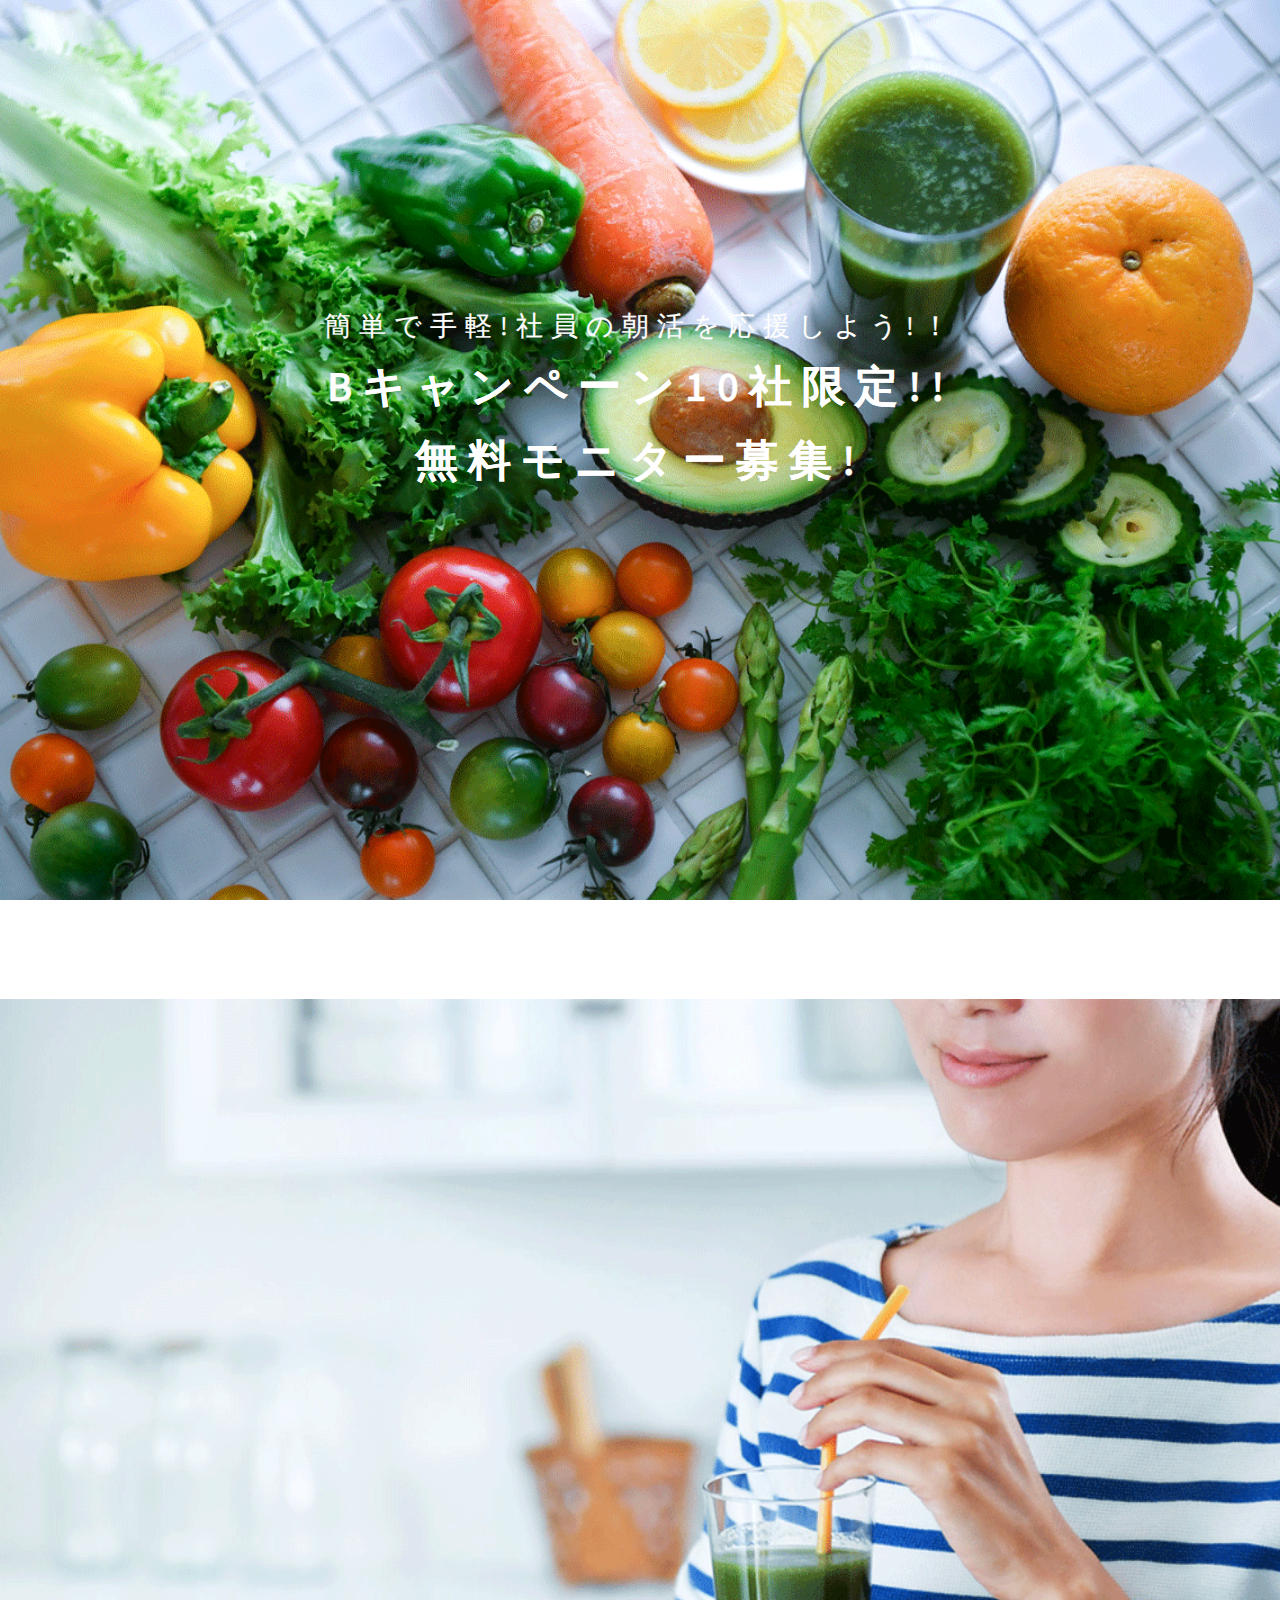
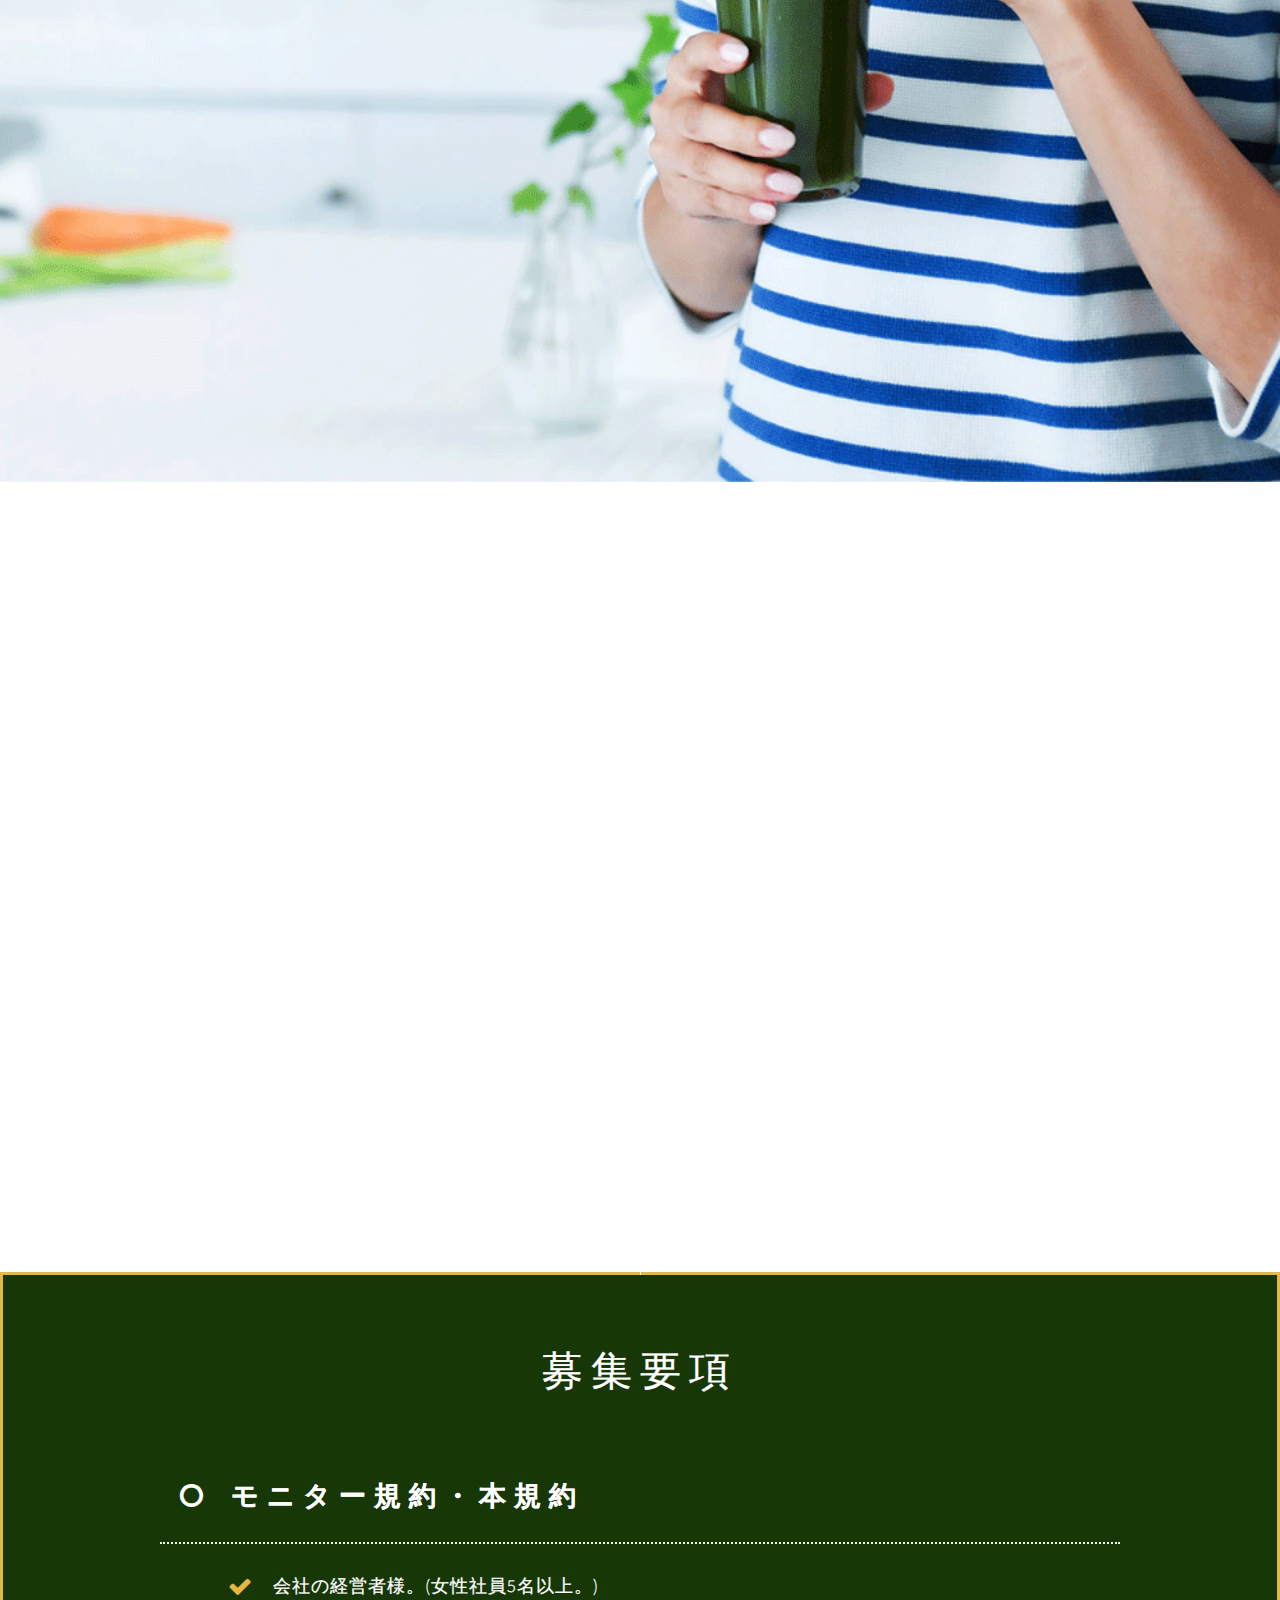
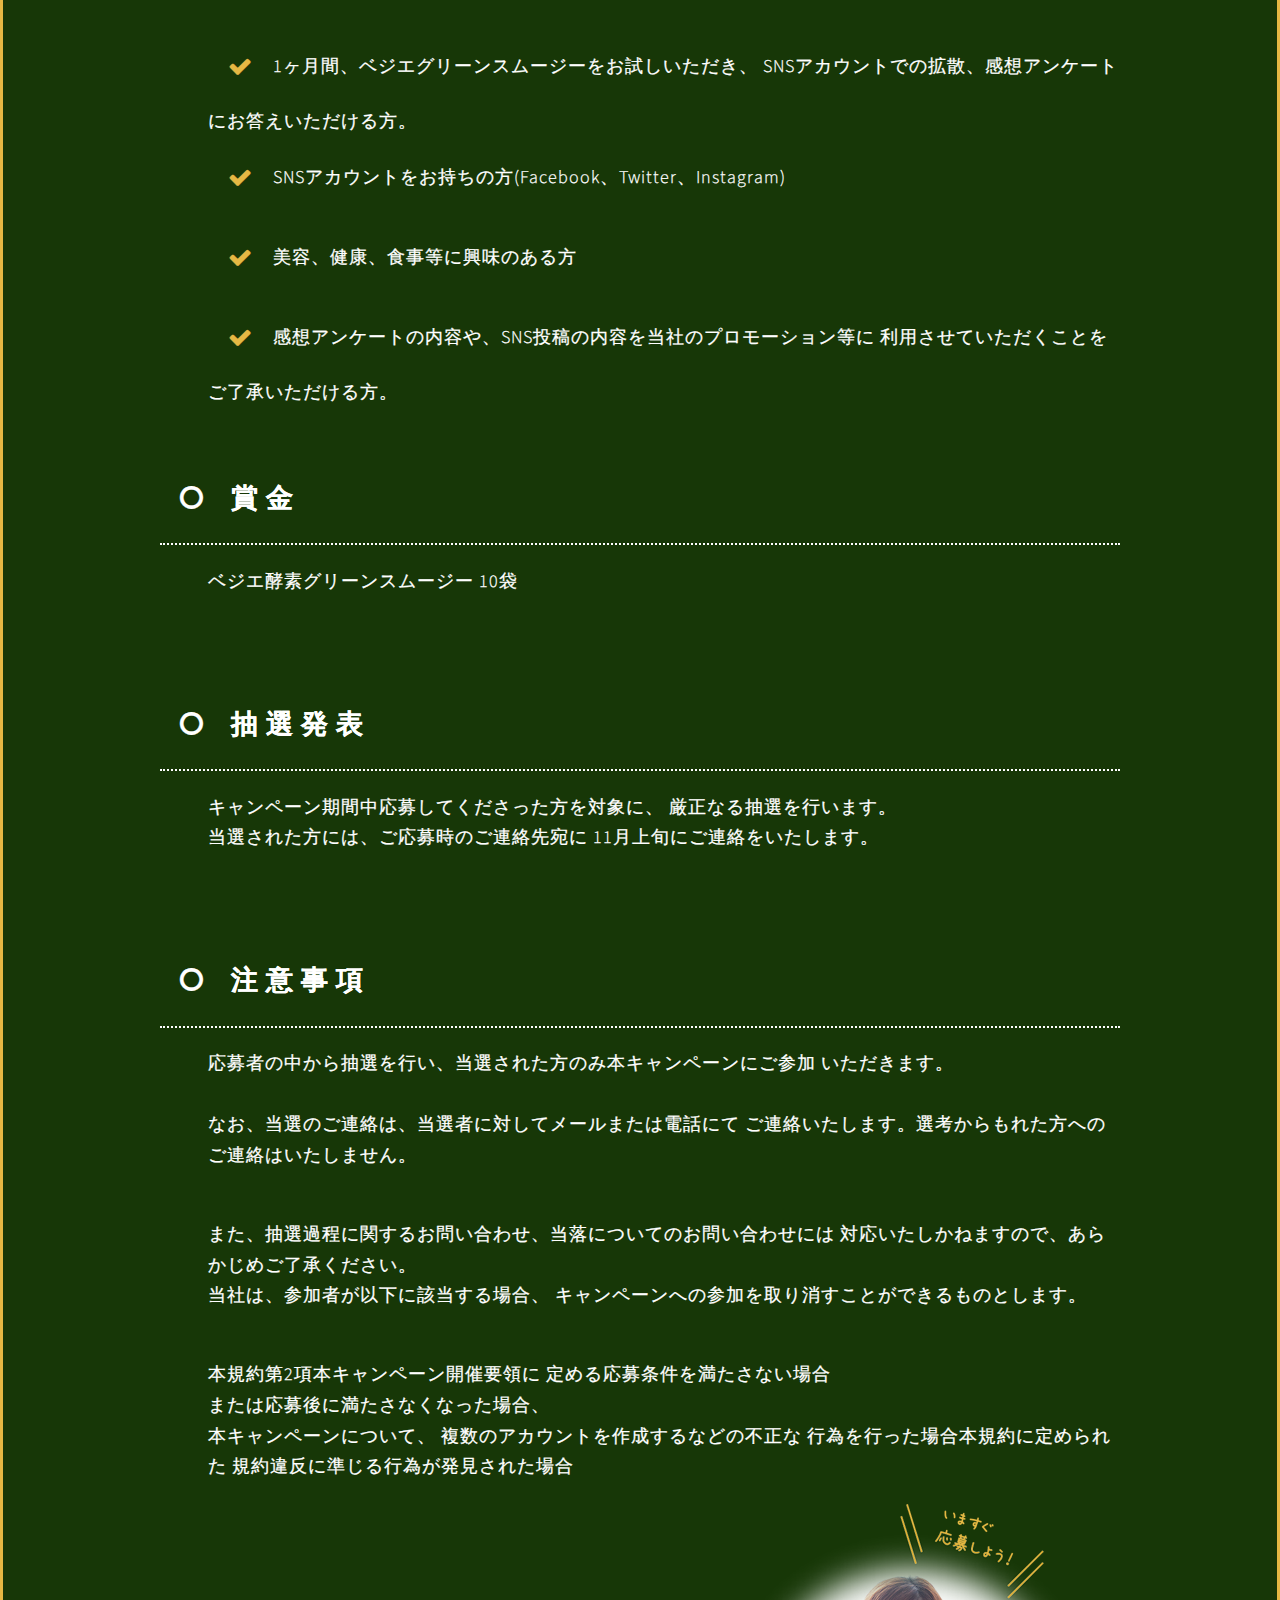
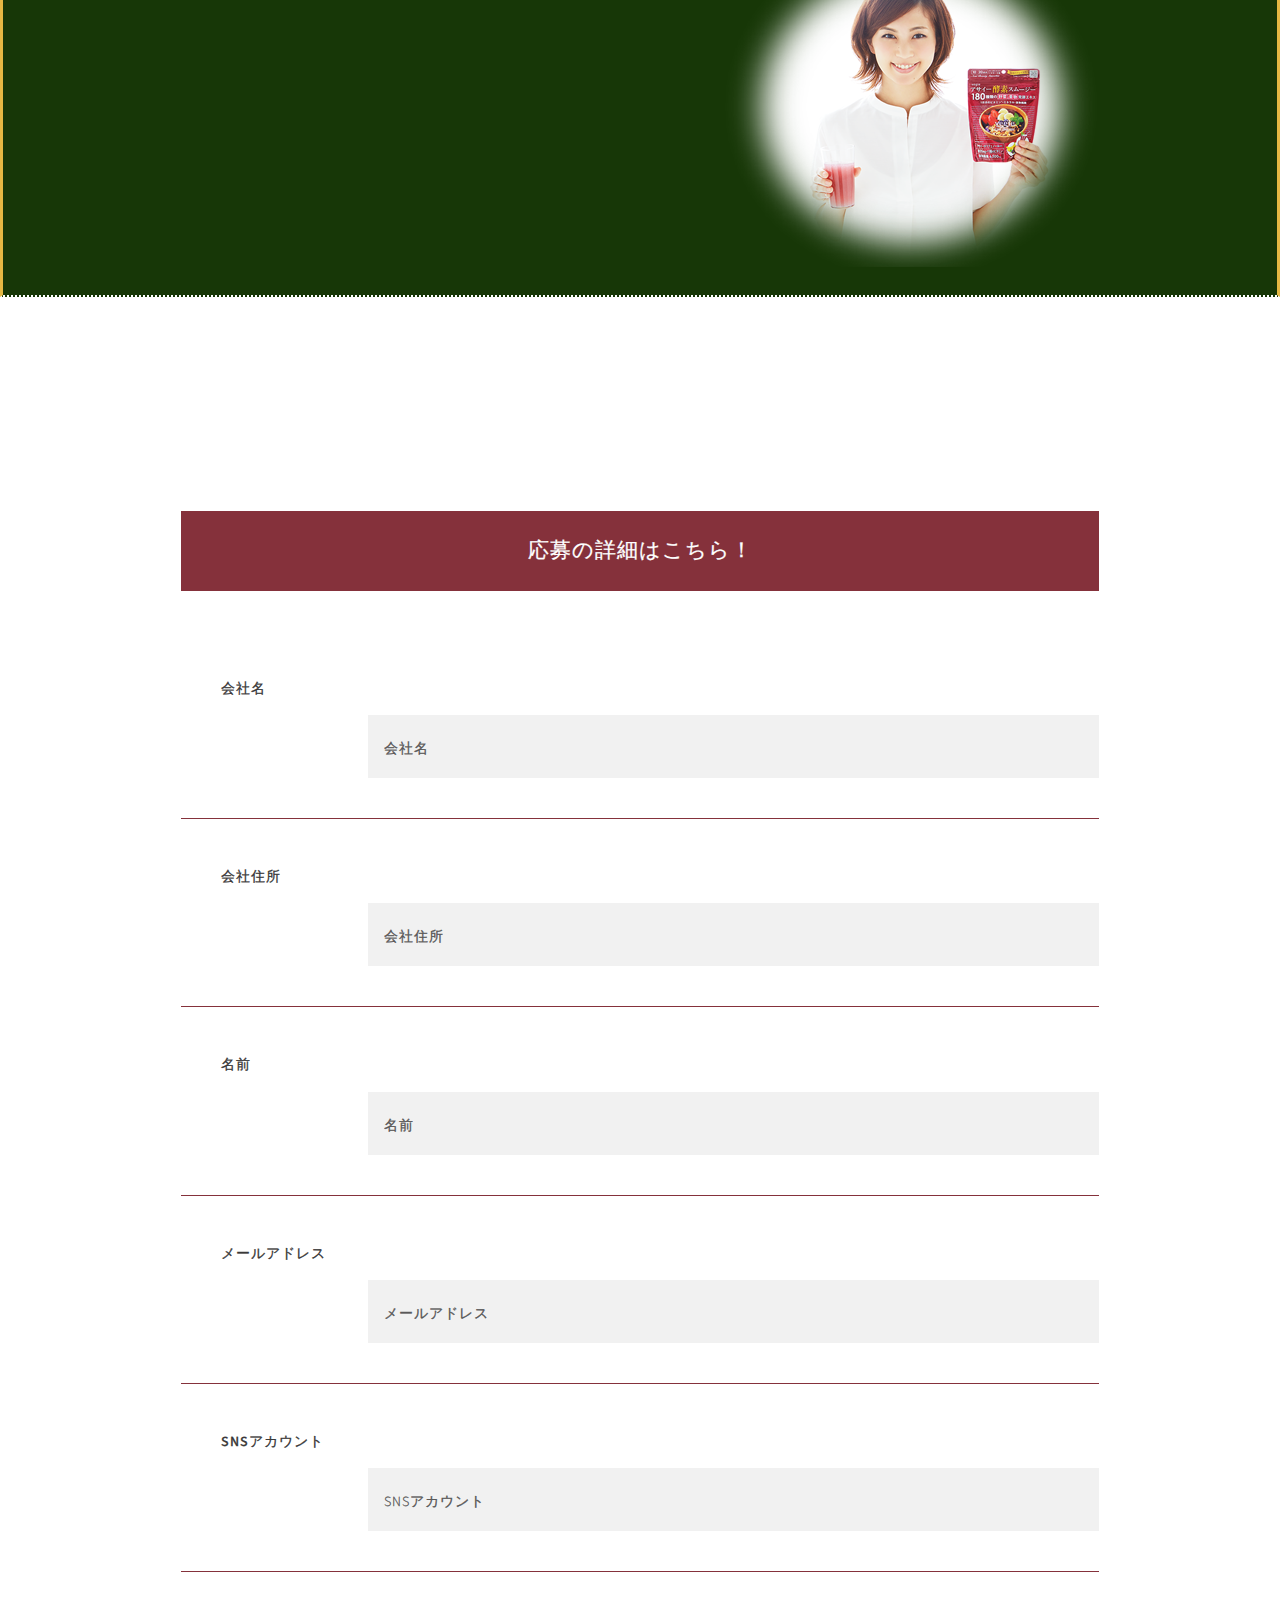
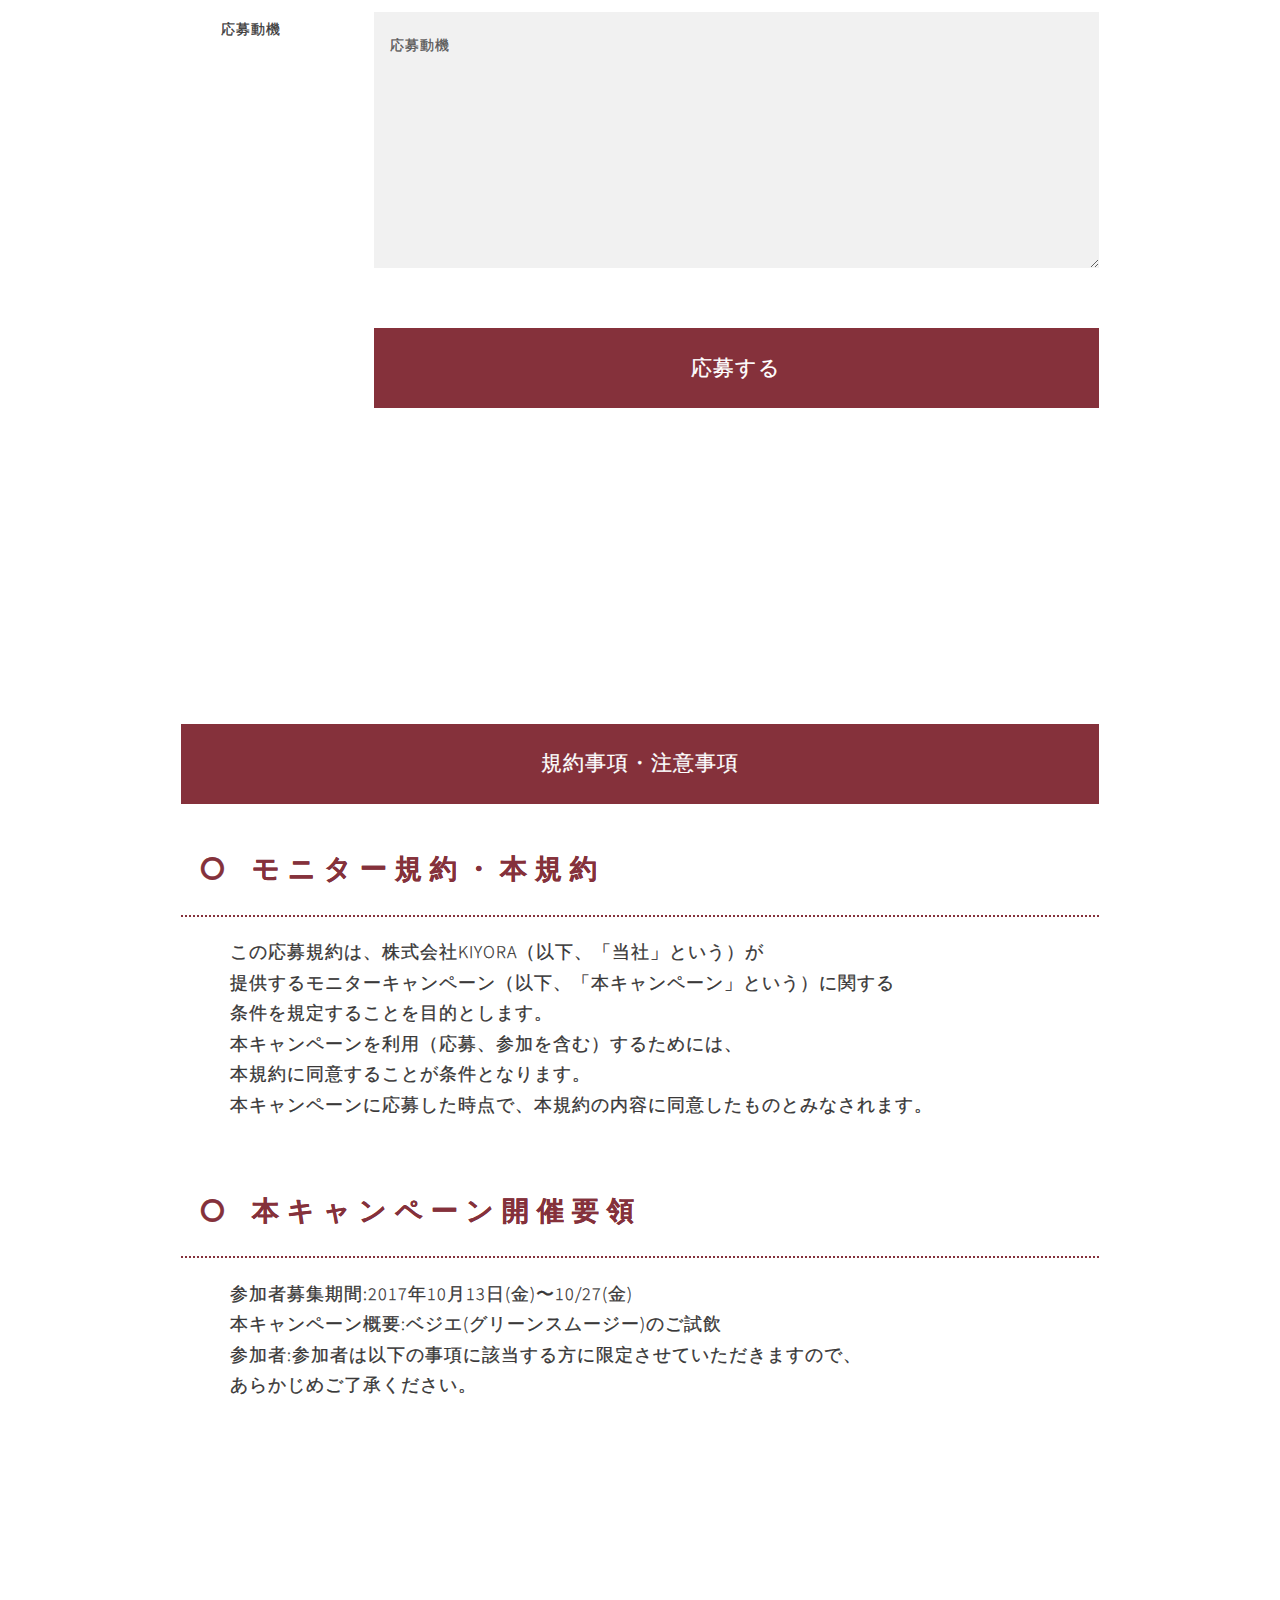
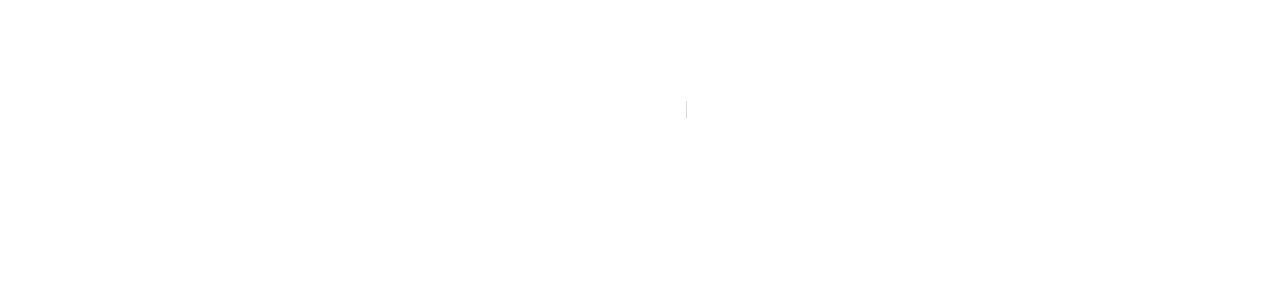
==== commit 2ae784b5: "test" ====
--- a/kyora/index.html
+++ b/kyora/index.html
@@ -61,235 +61,198 @@
 </style>
 
 <html>
-	<head>
-		<title>ベジエキャンペーン</title>
-		<meta charset="utf-8" />
-		<meta name="viewport" content="width=device-width, initial-scale=1" />
-		<!--[if lte IE 8]><script src="assets/js/ie/html5shiv.js"></script><![endif]-->
-		<link rel="stylesheet" href="assets/css/main.css" />
-		<!--[if lte IE 8]><link rel="stylesheet" href="assets/css/ie8.css" /><![endif]-->
-	</head>
-	<body>
-
-		<!-- Header -->
-		<section id="header">
-			<header>
-				<h2>簡単で手軽!社員の朝活を応援しよう!！</h2>
-				<h1>Bキャンペーン10社限定!! <br>
-					無料モニター募集!</h1>
-			</header>
-		</section>
-		<!-- Banner -->
-		<section id="banner">
-			<header>
-				<h2>This is Overflow</h2>
-			</header>
-			<p>A brand new site template designed by <a href="http://twitter.com/ajlkn">AJ</a> for <a href="http://html5up.net">HTML5 UP</a>.<br />
-			It’s fully responsive, built on <strong>skel</strong>, and of course entirely free<br />
-			under the <a href="http://html5up.net/license">Creative Commons license</a>.</p>
-	   </section>
-	   	<!-- Banner -->
-
+		<head>
+			<title>ベジエキャンペーン</title>
+			<meta charset="utf-8" />
+			<meta name="viewport" content="width=device-width, initial-scale=1" />
+			<!--[if lte IE 8]><script src="assets/js/ie/html5shiv.js"></script><![endif]-->
+			<link rel="stylesheet" href="assets/css/main.css" />
+			<!--[if lte IE 8]><link rel="stylesheet" href="assets/css/ie8.css" /><![endif]-->
+		</head>
+		<body>
+			<!-- Header -->
+			<section id="header">
+				<header>
+					<h2>簡単で手軽!社員の朝活を応援しよう!！</h2>
+					<h1>Bキャンペーン10社限定!! <br>
+						無料モニター募集!</h1>
+				</header>
+			</section>
 			<section id="section_three">
-					<header>
-						<center><h2>タイトル</h2></center>
+		   </section>
+			<!-- banner -->
+			<section id="banner"></section>
+			<!-- Banner -->
+				<article class="box style3 chalkboard">
+				  <div class="container">
+					<header class="title">
+						 <h2>募集要項</h2>
 					</header>
-					<div class="row">
-						<div class="container">
-							<div class="col-md-6 left-text stroke">
-								<p>働く女性に時間はありません。<br>
-								朝ごはんを抜く従業員が沢山いることを<br>
-								経営者のみなさんは知っていますか？<br>
-								朝食は抜いても大丈夫！ <br>
-								そんなことはありません。<br>
-								<br>
-								健康だけでなく美容にも<br>
-								良いベジエのグリーンスムージー。<br>
-								生きたままの酵素が入ったベジエには、<br>
-								腸内環境を整える作用があります。
-								<br><br>
-								腸は第二の脳とも言われるとても大切な器官。<br>
-								腸から体を整えて従業員の健康<br>
-								仕事のパフォーマンスを向上させましょう。
-								</p>
-							</div>
-						</div>
-					</div>
-			</section>
-		<!-- Contact -->
-			<article class="box style3 chalkboard">
-			  <div class="container">
-				<header class="title">
-					 <h2>募集要項</h2>
-				</header>
-				<section class="apply-list">
-					<header class="rules">
-						<h2><i class="fa fa-circle-o" aria-hidden="true"></i>モニター規約・本規約</h2>
-					</header>
-					<ul class="default">
-						<li class="disable"> <i class="fa fa-check fa-lg" aria-hidden="true"></i>会社の経営者様。(女性社員5名以上。)</li>
-						<li class="disable"> <i class="fa fa-check fa-lg" aria-hidden="true"></i>1ヶ月間、ベジエグリーンスムージーをお試しいただき、
-							SNSアカウントでの拡散、感想アンケートにお答えいただける方。</li>
-						<li class="disable"> <i class="fa fa-check fa-lg" aria-hidden="true"></i>SNSアカウントをお持ちの方(Facebook、Twitter、Instagram)</li>
-						<li class="disable"> <i class="fa fa-check fa-lg" aria-hidden="true"></i>美容、健康、食事等に興味のある方</li>
-						<li class="disable"> <i class="fa fa-check fa-lg" aria-hidden="true"></i>感想アンケートの内容や、SNS投稿の内容を当社のプロモーション等に
-							利用させていただくことをご了承いただける方。 </li>									
-					</ul>
-				</section>
-				    <!-- 賞金-->
 					<section class="apply-list">
 						<header class="rules">
-							<h2><i class="fa fa-circle-o" aria-hidden="true"></i>賞金</h2>
+							<h2><i class="fa fa-circle-o" aria-hidden="true"></i>モニター規約・本規約</h2>
 						</header>
 						<ul class="default">
-							<li class="disable">ベジエ酵素グリーンスムージー 10袋</li>
+							<li class="disable"> <i class="fa fa-check fa-lg" aria-hidden="true"></i>会社の経営者様。(女性社員5名以上。)</li>
+							<li class="disable"> <i class="fa fa-check fa-lg" aria-hidden="true"></i>1ヶ月間、ベジエグリーンスムージーをお試しいただき、
+								SNSアカウントでの拡散、感想アンケートにお答えいただける方。</li>
+							<li class="disable"> <i class="fa fa-check fa-lg" aria-hidden="true"></i>SNSアカウントをお持ちの方(Facebook、Twitter、Instagram)</li>
+							<li class="disable"> <i class="fa fa-check fa-lg" aria-hidden="true"></i>美容、健康、食事等に興味のある方</li>
+							<li class="disable"> <i class="fa fa-check fa-lg" aria-hidden="true"></i>感想アンケートの内容や、SNS投稿の内容を当社のプロモーション等に
+								利用させていただくことをご了承いただける方。 </li>									
 						</ul>
 					</section>
-					<!-- 抽選発表-->
-				　　<section class="apply-list">
-						<header class="rules">
-							<h2><i class="fa fa-circle-o" aria-hidden="true"></i>抽選発表</h2>
-						</header>
-						<ul class="default">
-							<li class="disable">
-									キャンペーン期間中応募してくださった方を対象に、
-									厳正なる抽選を行います。<br>
-									当選された方には、ご応募時のご連絡先宛に
-									11月上旬にご連絡をいたします。<br>
-							</li>
-						</ul>
-					</section>
-					<!-- 注意事項-->
+						<!-- 賞金-->
+						<section class="apply-list">
+							<header class="rules">
+								<h2><i class="fa fa-circle-o" aria-hidden="true"></i>賞金</h2>
+							</header>
+							<ul class="default">
+								<li class="disable">ベジエ酵素グリーンスムージー 10袋</li>
+							</ul>
+						</section>
+						<!-- 抽選発表-->
 					　　<section class="apply-list">
 							<header class="rules">
-								<h2><i class="fa fa-circle-o" aria-hidden="true"></i>注意事項</h2>
+								<h2><i class="fa fa-circle-o" aria-hidden="true"></i>抽選発表</h2>
 							</header>
 							<ul class="default">
 								<li class="disable">
-										応募者の中から抽選を行い、当選された方のみ本キャンペーンにご参加
-										いただきます。<br><br>なお、当選のご連絡は、当選者に対してメールまたは電話にて
-										ご連絡いたします。選考からもれた方へのご連絡はいたしません。<br><br>
-								</li>
-								<li class="disable">
-										また、抽選過程に関するお問い合わせ、当落についてのお問い合わせには
-										対応いたしかねますので、あらかじめご了承ください。<br>
-									   当社は、参加者が以下に該当する場合、
-									   キャンペーンへの参加を取り消すことができるものとします。<br><br>
-								</li>
-								<li class="disable">
-										本規約第2項本キャンペーン開催要領に
-										定める応募条件を満たさない場合<br>
-										または応募後に満たさなくなった場合、<br>
-										本キャンペーンについて、
-										複数のアカウントを作成するなどの不正な
-										行為を行った場合本規約に定められた
-										規約違反に準じる行為が発見された場合<br>
+										キャンペーン期間中応募してくださった方を対象に、
+										厳正なる抽選を行います。<br>
+										当選された方には、ご応募時のご連絡先宛に
+										11月上旬にご連絡をいたします。<br>
 								</li>
 							</ul>
-								<div class="col-md-12 col-xs-12" style="height:350px;">
-									<img src="images/image4.png"style="float:right;">
-								</div>								
-							</div>
-					</section>	
-				</div>		
-			</article>
-
-			<article class="container box style3">
-				<div class="cv_title">
-						<p>応募の詳細はこちら！</p> 
+						</section>
+						<!-- 注意事項-->
+						　　<section class="apply-list">
+								<header class="rules">
+									<h2><i class="fa fa-circle-o" aria-hidden="true"></i>注意事項</h2>
+								</header>
+								<ul class="default">
+									<li class="disable">
+											応募者の中から抽選を行い、当選された方のみ本キャンペーンにご参加
+											いただきます。<br><br>なお、当選のご連絡は、当選者に対してメールまたは電話にて
+											ご連絡いたします。選考からもれた方へのご連絡はいたしません。<br><br>
+									</li>
+									<li class="disable">
+											また、抽選過程に関するお問い合わせ、当落についてのお問い合わせには
+											対応いたしかねますので、あらかじめご了承ください。<br>
+										   当社は、参加者が以下に該当する場合、
+										   キャンペーンへの参加を取り消すことができるものとします。<br><br>
+									</li>
+									<li class="disable">
+											本規約第2項本キャンペーン開催要領に
+											定める応募条件を満たさない場合<br>
+											または応募後に満たさなくなった場合、<br>
+											本キャンペーンについて、
+											複数のアカウントを作成するなどの不正な
+											行為を行った場合本規約に定められた
+											規約違反に準じる行為が発見された場合<br>
+									</li>
+								</ul>
+									<div class="col-md-12 col-xs-12" style="height:350px;">
+										<img src="images/image4.png"style="float:right;">
+									</div>								
+								</div>
+						</section>	
+					</div>		
+				</article>
+			<!-- Contact Form  -->	
+				<article class="container box style3">
+					<div class="cv_title">
+							<p>応募の詳細はこちら！</p> 
+					</div>
+					<form method="post" action="#">
+						<div class="row" style="margin :0 auto;">
+							<div class="borderline">
+							<label>会社名</label>
+								<div class="12u 12u$(mobile)"><input type="text" class="text" name="surname" placeholder="会社名" /></div>
+							</div>
+							<div class="borderline">
+							<label>会社住所</label>
+							<div class="12u 12u$(mobile)"><input type="text" class="text" name="surname" placeholder="会社住所" /></div>
+							</div>
+							<div class="borderline">
+							<label>名前</label>
+							<div class="12u 12u$(mobile)"><input type="text" class="text" name="surname" placeholder="名前" /></div>
+							 </div>
+							<div class="borderline">
+							<label>メールアドレス</label>
+							<div class="12u 12u$(mobile)"><input type="text" class="text" name="surname" placeholder="メールアドレス" /></div>
+							 </div>
+							<div class="borderline">
+							<label>SNSアカウント</label>
+							<div class="12u 12u$(mobile)"><input type="text" class="text" name="surname" placeholder="SNSアカウント" /></div>
+							 </div>
+							<label>応募動機</label>
+							<div class="12u$ 12u$(mobile)">
+								<textarea name="message" placeholder="応募動機"></textarea>
+							</div>
+							<div class="12u$ 12u$(mobile)">
+								<ul >
+									<input style ="width: 100%;" type="submit" value="応募する" />
+								</ul>
+							</div>
+					
+					</form>
+				</article>		
+		  		 <article class="container box style3"> 
+					<div class="cv_title">
+						<p>規約事項・注意事項</p> 
+					</div>
+					<section>
+						<header class="rules">
+							<h2><i class="fa fa-circle-o" aria-hidden="true"></i>モニター規約・本規約</h2>
+						</header>
+						<ul class="default">
+								<li class="disable">
+								この応募規約は、株式会社KIYORA（以下、「当社」という）が <br>
+								提供するモニターキャンペーン（以下、「本キャンペーン」という）に関する<br>
+								条件を規定することを目的とします。<br>
+								本キャンペーンを利用（応募、参加を含む）するためには、<br>
+								本規約に同意することが条件となります。<br>
+								本キャンペーンに応募した時点で、本規約の内容に同意したものとみなされます。<br>
+								</li>
+						</ul>
+					</section>
+					<section>
+						<header class="rules">
+							<h2><i class="fa fa-circle-o" aria-hidden="true"></i>本キャンペーン開催要領</h2>
+						</header>
+						<ul class="default">
+								<li class="disable">
+								参加者募集期間:2017年10月13日(金)〜10/27(金)<br>
+								本キャンペーン概要:ベジエ(グリーンスムージー)のご試飲<br>
+								参加者:参加者は以下の事項に該当する方に限定させていただきますので、<br>
+								あらかじめご了承ください。<br>
+								</li>
+						</ul>
+					</section>
+				</article> 
+			<section id="footer">
+				<ul class="icons">
+					<li><a href="#" class="icon fa-twitter"><span class="label">Twitter</span></a></li>
+					<li><a href="#" class="icon fa-facebook"><span class="label">Facebook</span></a></li>
+					<li><a href="#" class="icon fa-google-plus"><span class="label">Google+</span></a></li>
+					<li><a href="#" class="icon fa-pinterest"><span class="label">Pinterest</span></a></li>
+					<li><a href="#" class="icon fa-dribbble"><span class="label">Dribbble</span></a></li>
+					<li><a href="#" class="icon fa-linkedin"><span class="label">LinkedIn</span></a></li>
+				</ul>
+				<div class="copyright">
+					<ul class="menu">
+						<li>&copy; Untitled. All rights reserved.</li><li>Design: <a href="http://html5up.net">HTML5 UP</a></li>
+					</ul>
 				</div>
-				<form method="post" action="#">
-					<div class="row" style="margin :0 auto;">
-						<div class="borderline">
-						<label>会社名</label>
-							<div class="12u 12u$(mobile)"><input type="text" class="text" name="surname" placeholder="会社名" /></div>
-						</div>
-						<div class="borderline">
-						<label>会社住所</label>
-						<div class="12u 12u$(mobile)"><input type="text" class="text" name="surname" placeholder="会社住所" /></div>
-					    </div>
-					    <div class="borderline">
-						<label>名前</label>
-						<div class="12u 12u$(mobile)"><input type="text" class="text" name="surname" placeholder="名前" /></div>
-						 </div>
-					    <div class="borderline">
-						<label>メールアドレス</label>
-						<div class="12u 12u$(mobile)"><input type="text" class="text" name="surname" placeholder="メールアドレス" /></div>
-						 </div>
-					    <div class="borderline">
-						<label>SNSアカウント</label>
-						<div class="12u 12u$(mobile)"><input type="text" class="text" name="surname" placeholder="SNSアカウント" /></div>
-						 </div>
-						<label>応募動機</label>
-						<div class="12u$ 12u$(mobile)">
-							<textarea name="message" placeholder="応募動機"></textarea>
-						</div>
-						<div class="12u$ 12u$(mobile)">
-							<ul >
-								<input style ="width: 100%;" type="submit" value="応募する" />
-							</ul>
-						</div>
-				
-				</form>
-			</article>		
-       <article class="container box style3"> <!-- open article-->
-				<div class="cv_title">
-					<p>規約事項・注意事項</p> 
-				</div>
-			<section>
-				<header class="rules">
-				    <h2><i class="fa fa-circle-o" aria-hidden="true"></i>モニター規約・本規約</h2>
-				</header>
-				<ul class="default">
-						<li class="disable">
-						この応募規約は、株式会社KIYORA（以下、「当社」という）が <br>
-						提供するモニターキャンペーン（以下、「本キャンペーン」という）に関する<br>
-						条件を規定することを目的とします。<br>
-						本キャンペーンを利用（応募、参加を含む）するためには、<br>
-						本規約に同意することが条件となります。<br>
-						本キャンペーンに応募した時点で、本規約の内容に同意したものとみなされます。<br>
-						</li>
-				</ul>
 			</section>
-			<section>
-				<header class="rules">
-					<h2><i class="fa fa-circle-o" aria-hidden="true"></i>本キャンペーン開催要領</h2>
-				</header>
-				<ul class="default">
-						<li class="disable">
-						参加者募集期間:2017年10月13日(金)〜10/27(金)<br>
-						本キャンペーン概要:ベジエ(グリーンスムージー)のご試飲<br>
-						参加者:参加者は以下の事項に該当する方に限定させていただきますので、<br>
-						あらかじめご了承ください。<br>
-						</li>
-				</ul>
-			</section>
-			</article>  <!-- close article-->
-
-		<section id="footer">
-			<ul class="icons">
-				<li><a href="#" class="icon fa-twitter"><span class="label">Twitter</span></a></li>
-				<li><a href="#" class="icon fa-facebook"><span class="label">Facebook</span></a></li>
-				<li><a href="#" class="icon fa-google-plus"><span class="label">Google+</span></a></li>
-				<li><a href="#" class="icon fa-pinterest"><span class="label">Pinterest</span></a></li>
-				<li><a href="#" class="icon fa-dribbble"><span class="label">Dribbble</span></a></li>
-				<li><a href="#" class="icon fa-linkedin"><span class="label">LinkedIn</span></a></li>
-			</ul>
-			<div class="copyright">
-				<ul class="menu">
-					<li>&copy; Untitled. All rights reserved.</li><li>Design: <a href="http://html5up.net">HTML5 UP</a></li>
-				</ul>
-			</div>
-		</section>
-
-		<!-- Scripts -->
-			<script src="assets/js/jquery.min.js"></script>
-			<script src="assets/js/jquery.scrolly.min.js"></script>
-			<script src="assets/js/jquery.poptrox.min.js"></script>
-			<script src="assets/js/skel.min.js"></script>
-			<script src="assets/js/util.js"></script>
-			<!--[if lte IE 8]><script src="assets/js/ie/respond.min.js"></script><![endif]-->
-			<script src="assets/js/main.js"></script>
-
-	</body>
-</html>+			<!-- Scripts -->
+				<script src="assets/js/jquery.min.js"></script>
+				<script src="assets/js/jquery.scrolly.min.js"></script>
+				<script src="assets/js/jquery.poptrox.min.js"></script>
+				<script src="assets/js/skel.min.js"></script>
+				<script src="assets/js/util.js"></script>
+				<!--[if lte IE 8]><script src="assets/js/ie/respond.min.js"></script><![endif]-->
+				<script src="assets/js/main.js"></script>
+		</body>
+	</html>--- a/kyora/assets/css/main.css
+++ b/kyora/assets/css/main.css
@@ -1,11 +1,5 @@
 @import url("https://fonts.googleapis.com/css?family=Source+Sans+Pro:300,300italic,400,600");
 @import url("font-awesome.min.css");
-
-/*
-	Overflow by HTML5 UP
-	html5up.net | @ajlkn
-	Free for personal and commercial use under the CCA 3.0 license (html5up.net/license)
-*/
 
 /* Reset */
 
@@ -2017,21 +2011,17 @@
 
 /* Banner */
 
-	#banner {
-		height: 1000px;
-		position: relative;
-		color: #fff;
-		text-align: center;
-		background:  url("images/2nd.png") center no-repeat;
-		padding: 5em 0 5em 0;
-		margin: 0;
-		background-size: cover;
-	}
-
-		#banner .button {
-			color: #35b882;
-			text-shadow: 0 0 0.5px rgba(53, 184, 130, 0.25);
-		}
+		#banner {
+			position: relative;
+			height: 500px;
+			color: #fff;
+			text-align: center;
+			background:  url("images/2nd.png")center no-repeat;
+			padding:0;
+			margin: 0;
+			background-size:  125% auto;
+			background-size: cover;
+		}	
 
 		#banner header {
 			margin: 0 0 2em 0;
@@ -2106,8 +2096,7 @@
 		}
 
 
-		/* 3rd */	
-
+/* 3rd */	
 		#section_three{
 			height: 1280px;
 			position: relative;
@@ -2118,153 +2107,69 @@
 			background-size: cover;
 			background-size: 120%;
 		}
-		#section_three .left-text {
-			text-align: left;
-			color: #511f0a;
-			font-weight:bold;
-			padding: 300px 70px;
-			font-size: 18px;
-			letter-spacing: 2px;
-			line-height: 190%;
-		}
-		
-
-
-
-/* Poptrox */
-
-	.poptrox-popup {
-		-moz-box-sizing: content-box;
-		-webkit-box-sizing: content-box;
-		-ms-box-sizing: content-box;
-		box-sizing: content-box;
-		background: #fff;
-		padding-bottom: 3em;
-	}
-
-		.poptrox-popup .loader {
-			width: 48px;
-			height: 48px;
-			background: url("images/loader.gif");
-			position: absolute;
-			top: 50%;
-			left: 50%;
-			margin: -24px 0 0 -24px;
-		}
-
-		.poptrox-popup .caption {
-			position: absolute;
-			bottom: 0;
-			left: 0;
-			background: #fff;
-			width: 100%;
-			height: 3em;
-			line-height: 3em;
-			text-align: center;
-			cursor: default;
-			z-index: 1;
-		}
-
-		.poptrox-popup .nav-next,
-		.poptrox-popup .nav-previous {
-			-moz-transition: opacity 0.5s ease-in-out;
-			-webkit-transition: opacity 0.5s ease-in-out;
-			-ms-transition: opacity 0.5s ease-in-out;
-			transition: opacity 0.5s ease-in-out;
-			position: absolute;
-			top: 0;
-			width: 50%;
-			height: 100%;
-			opacity: 0;
-			cursor: pointer;
-			background: rgba(0, 0, 0, 0.01);
-			-webkit-tap-highlight-color: rgba(255, 255, 255, 0);
-		}
-
-			.poptrox-popup .nav-next:before,
-			.poptrox-popup .nav-previous:before {
-				content: '';
-				position: absolute;
-				width: 96px;
-				height: 64px;
-				background: url("images/poptrox-nav.svg");
-				top: calc(50% - 1.5em);
-				margin: -32px 0 0 0;
-			}
-
-		.poptrox-popup:hover .nav-next,
-		.poptrox-popup:hover .nav-previous {
-			opacity: 0.5;
-		}
-
-			.poptrox-popup:hover .nav-next:hover,
-			.poptrox-popup:hover .nav-previous:hover {
-				opacity: 1.0;
-			}
-
-		.poptrox-popup .nav-next {
-			right: 0;
-		}
-
-			.poptrox-popup .nav-next:before {
-				right: 0;
-			}
-
-		.poptrox-popup .nav-previous {
-			left: 0;
-		}
-
-			.poptrox-popup .nav-previous:before {
-				-moz-transform: scaleX(-1);
-				-webkit-transform: scaleX(-1);
-				-ms-transform: scaleX(-1);
-				transform: scaleX(-1);
-				left: 0;
-				-ms-filter: "FlipH";
-				filter: FlipH;
-			}
-
-		.poptrox-popup .closer {
-			-moz-transition: opacity 0.5s ease-in-out;
-			-webkit-transition: opacity 0.5s ease-in-out;
-			-ms-transition: opacity 0.5s ease-in-out;
-			transition: opacity 0.5s ease-in-out;
-			position: absolute;
-			top: 0;
-			right: 0;
-			width: 64px;
-			height: 64px;
-			text-indent: -9999px;
-			z-index: 2;
-			opacity: 0;
-			-webkit-tap-highlight-color: rgba(255, 255, 255, 0);
-		}
-
-			.poptrox-popup .closer:before {
-				-moz-transition: background-color 0.5s ease-in-out;
-				-webkit-transition: background-color 0.5s ease-in-out;
-				-ms-transition: background-color 0.5s ease-in-out;
-				transition: background-color 0.5s ease-in-out;
-				content: '';
-				display: block;
-				position: absolute;
-				right: 16px;
-				top: 16px;
-				width: 40px;
-				height: 40px;
-				border-radius: 100%;
-				box-shadow: inset 0 0 0 1px #fff;
-				background: rgba(255, 255, 255, 0.1) url("images/poptrox-closer.svg") center center;
-				color: #fff !important;
-			}
-
-		.poptrox-popup:hover .closer {
-			opacity: 0.5;
-		}
-
-			.poptrox-popup:hover .closer:hover {
-				opacity: 1.0;
-			}
+
+
+/* Additional */
+
+
+.cv_title {
+	background-color: #85313b;
+	color:white;
+	padding:1em 3em 1em 3em;
+	text-align: center;
+	margin: 0 auto;
+	width: 100%;
+	margin-bottom:40px;
+}
+.cv_title  p {
+	margin-bottom: 0 !important;
+}
+
+.rules h2 {
+	text-align: left;
+	font-weight: bold;
+	border-bottom:2px dotted #85313b;
+	color: #85313b;
+	margin-bottom: 3px;
+}
+.rules h2 i {
+   padding:12px 20px;
+}
+
+.style3 .apply-list .default li  i {
+	color: #e5b844;
+	padding:12px 20px;
+}
+.style3 .apply-list ul.default li {
+	 margin-top:1em!important;
+}
+.chalkboard{
+	border:3px solid #e5b844;
+}
+.chalkboard .rules h2, .chalkboard {
+	background-color: #173707 !important ;
+	color:white;
+	border-bottom: 2px dotted white;
+}
+
+/* helper */
+.space-100 {
+	width: 100%;
+	height: 100px;
+}
+.disable{
+	text-decoration: none;
+	list-style-type: none; 
+	font-size: 18px !important;
+	line-height: 170%;
+ }
+.borderline{
+	border-bottom: 1.8px solid  #85313b;
+	width: 100%;
+	margin:  0 auto;
+}
+
+
 
 /* Wide */
 
@@ -2299,7 +2204,7 @@
 
 			body {
 				background-color: #203936;
-				background-image: url("images/overlay.png"), url("../../images/bg-alt.jpg");
+				background-color: white;
 				background-repeat: repeat, no-repeat;
 				background-size: auto, 100% auto;
 				background-position: top left, top center;
@@ -2566,27 +2471,13 @@
 				margin: 0 0 4em 0;
 			}
 
-		/* Poptrox */
-
-			.poptrox-popup .nav-next,
-			.poptrox-popup .nav-previous {
-				opacity: 1.0;
-			}
-
-				.poptrox-popup .nav-next:before,
-				.poptrox-popup .nav-previous:before {
-					display: none;
-				}
-
-			.poptrox-popup .closer {
-				opacity: 0.5;
-			}
-
-	}
-
-
-
-
-
-
-
+		
+
+	}
+
+
+
+
+
+
+
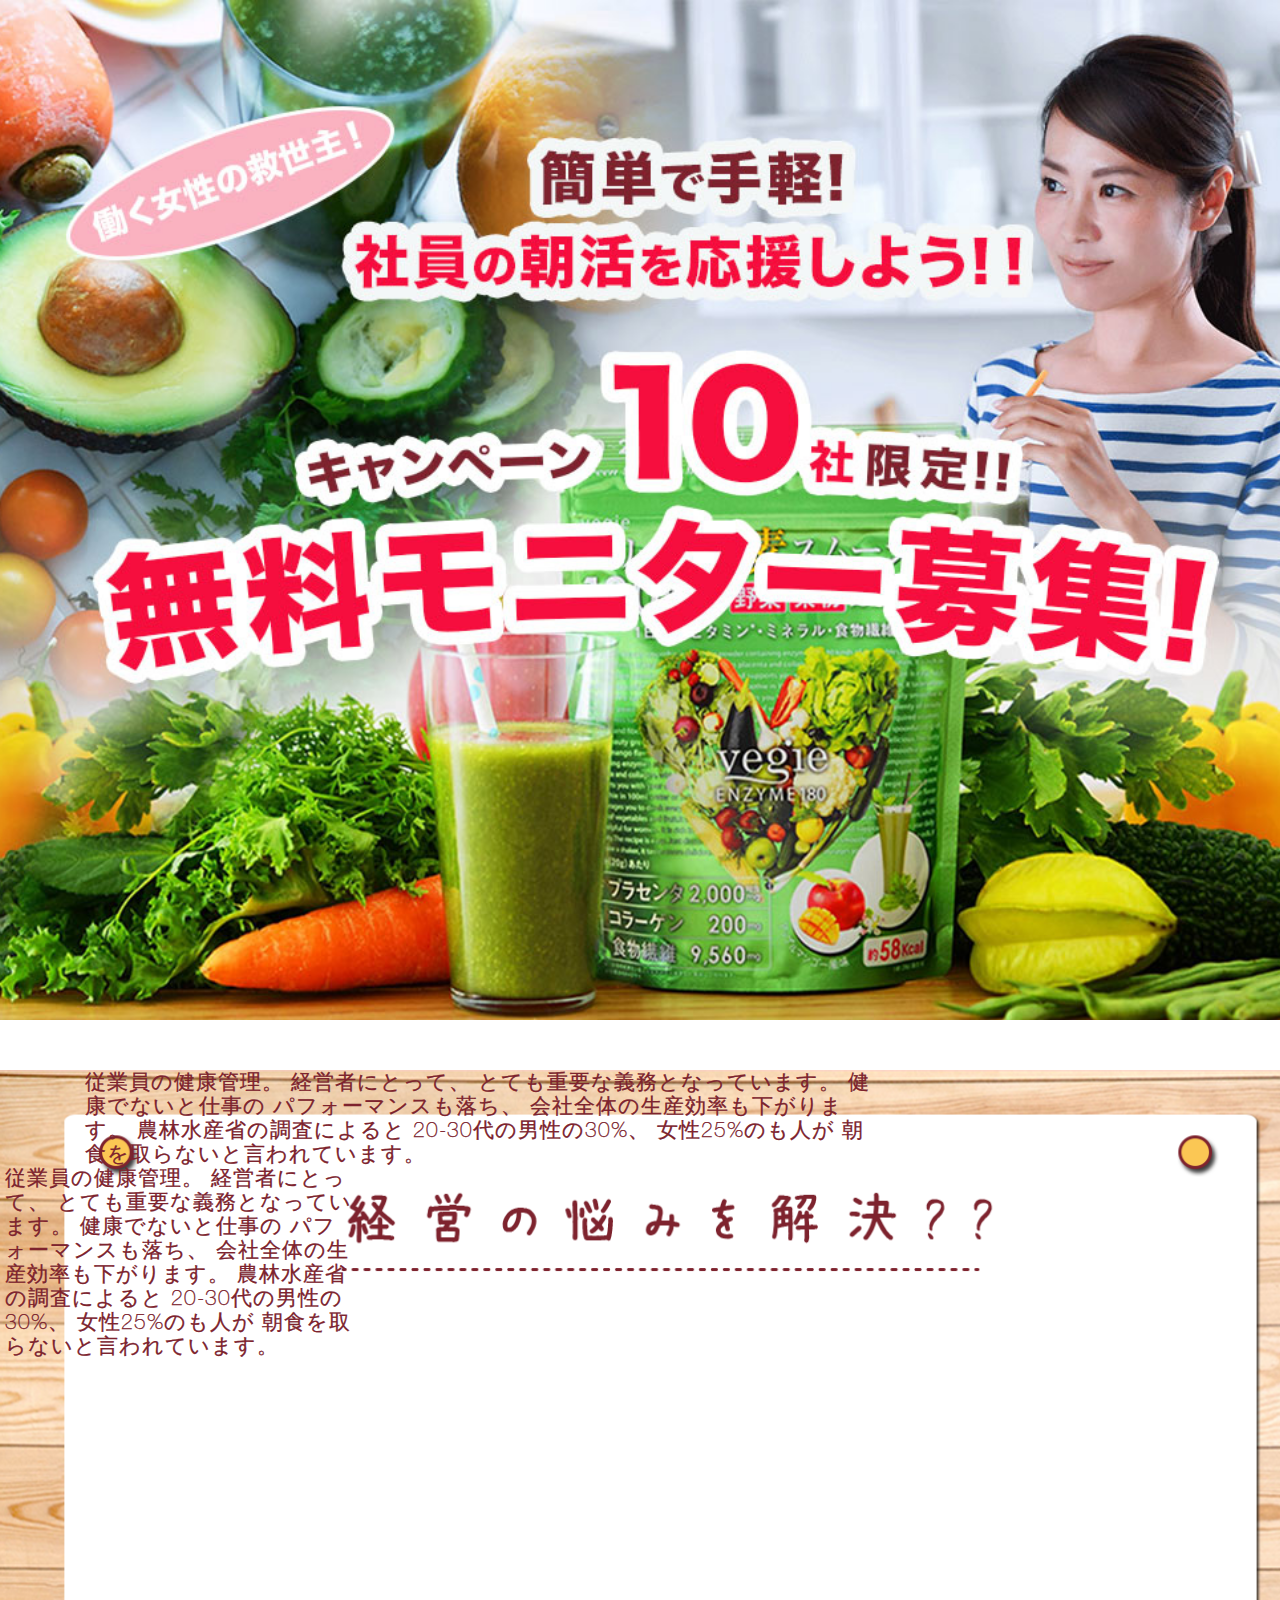
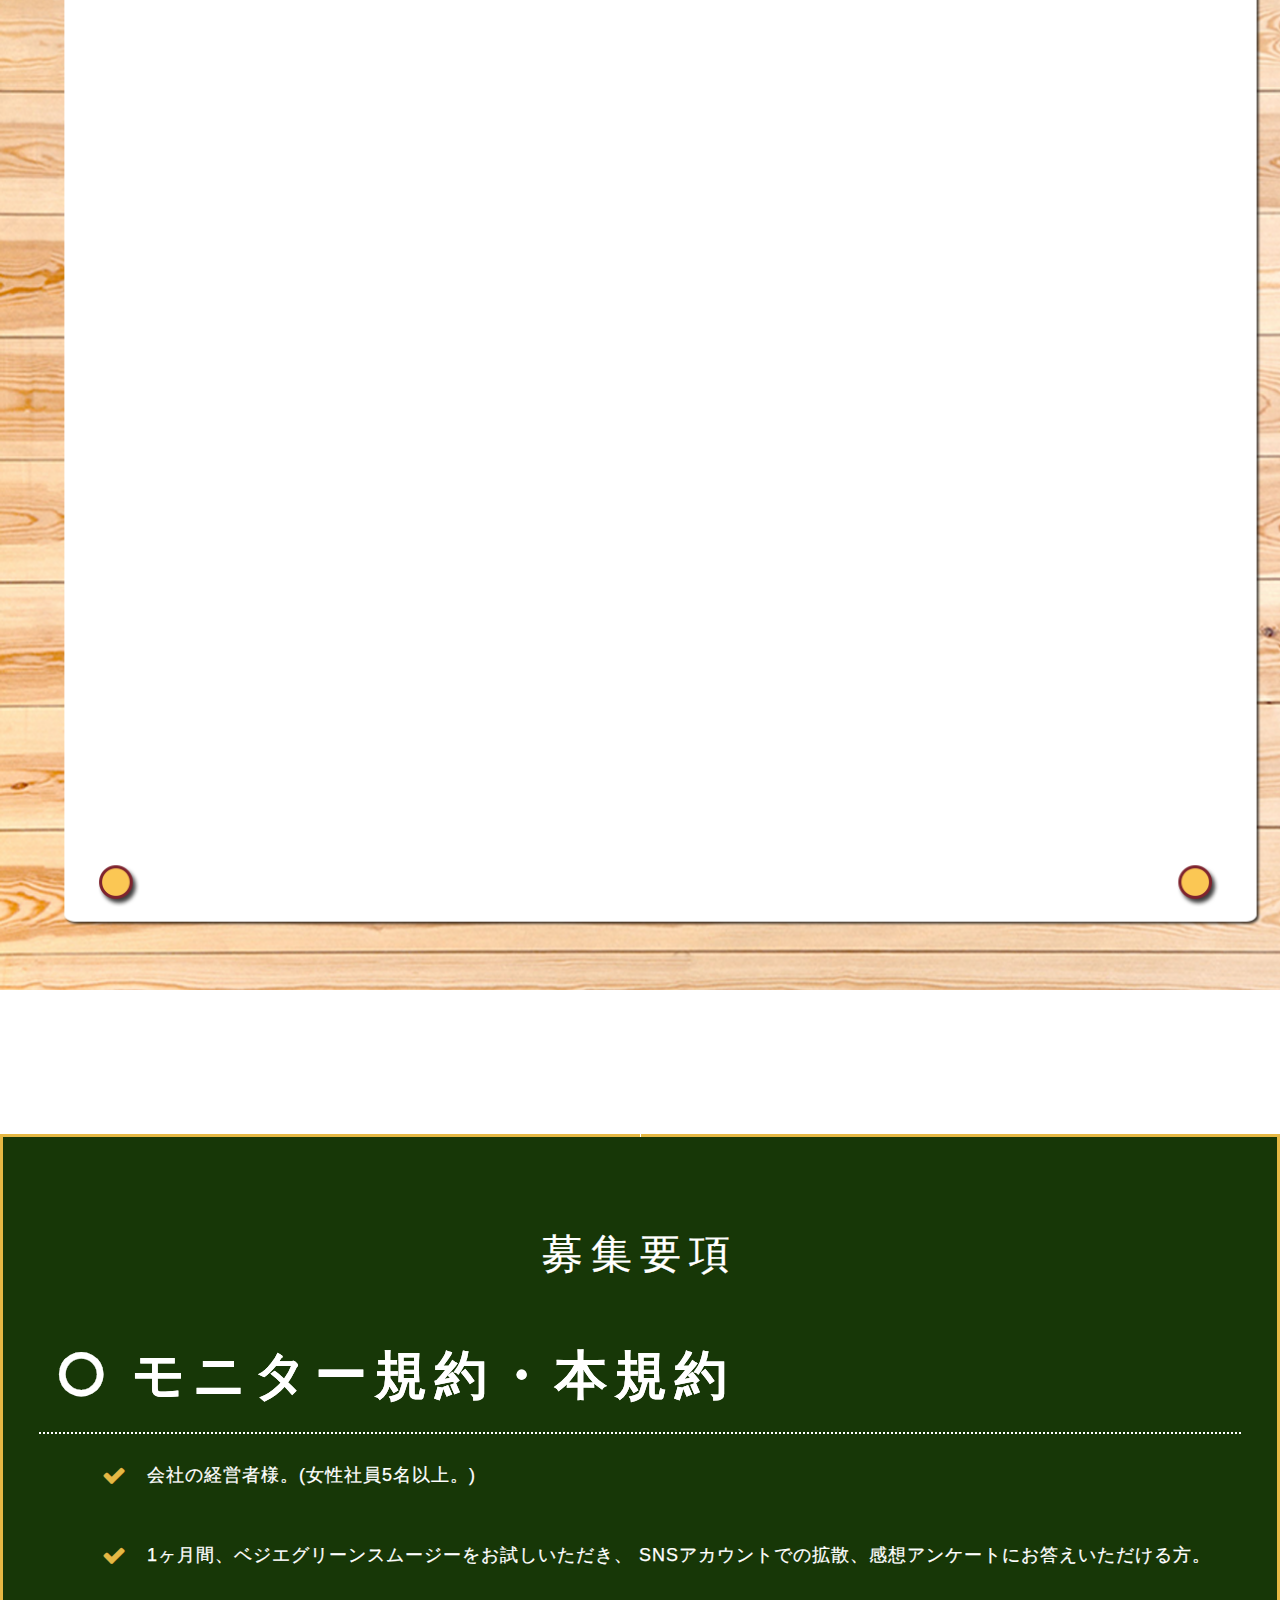
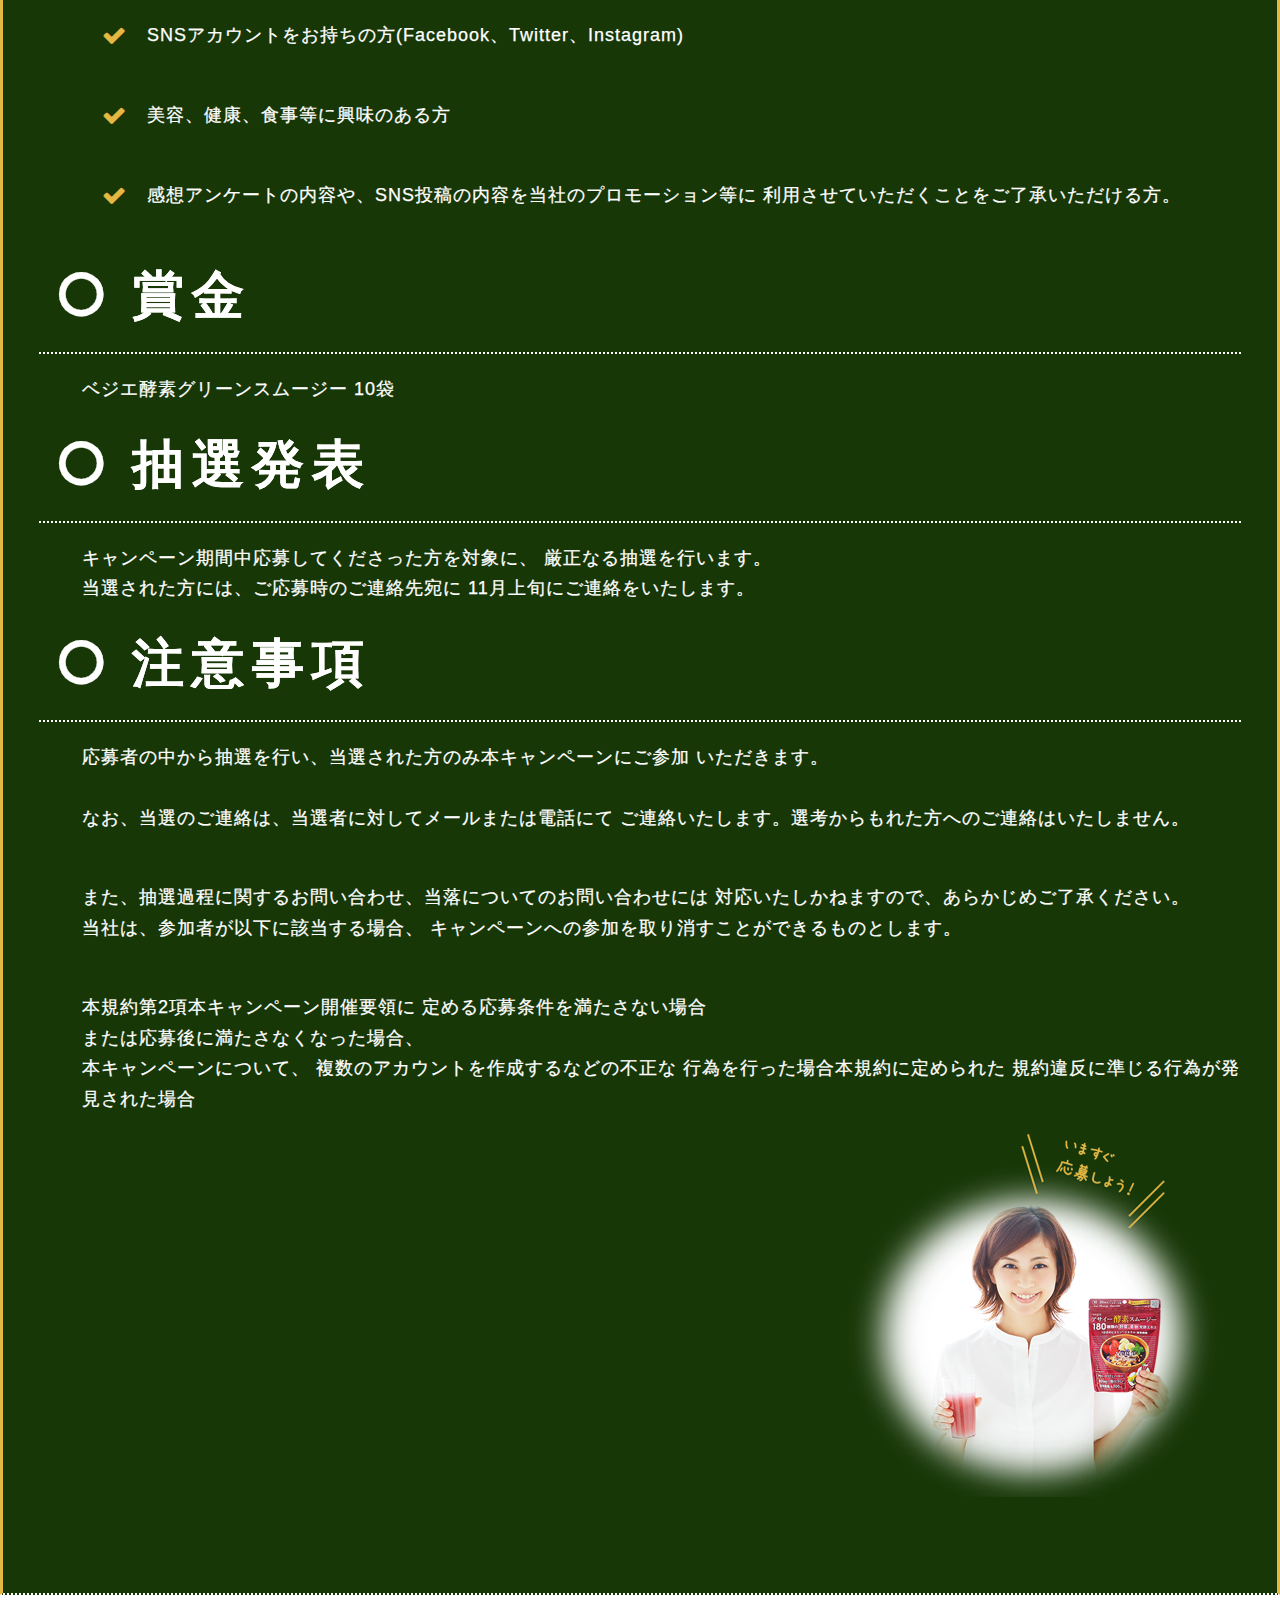
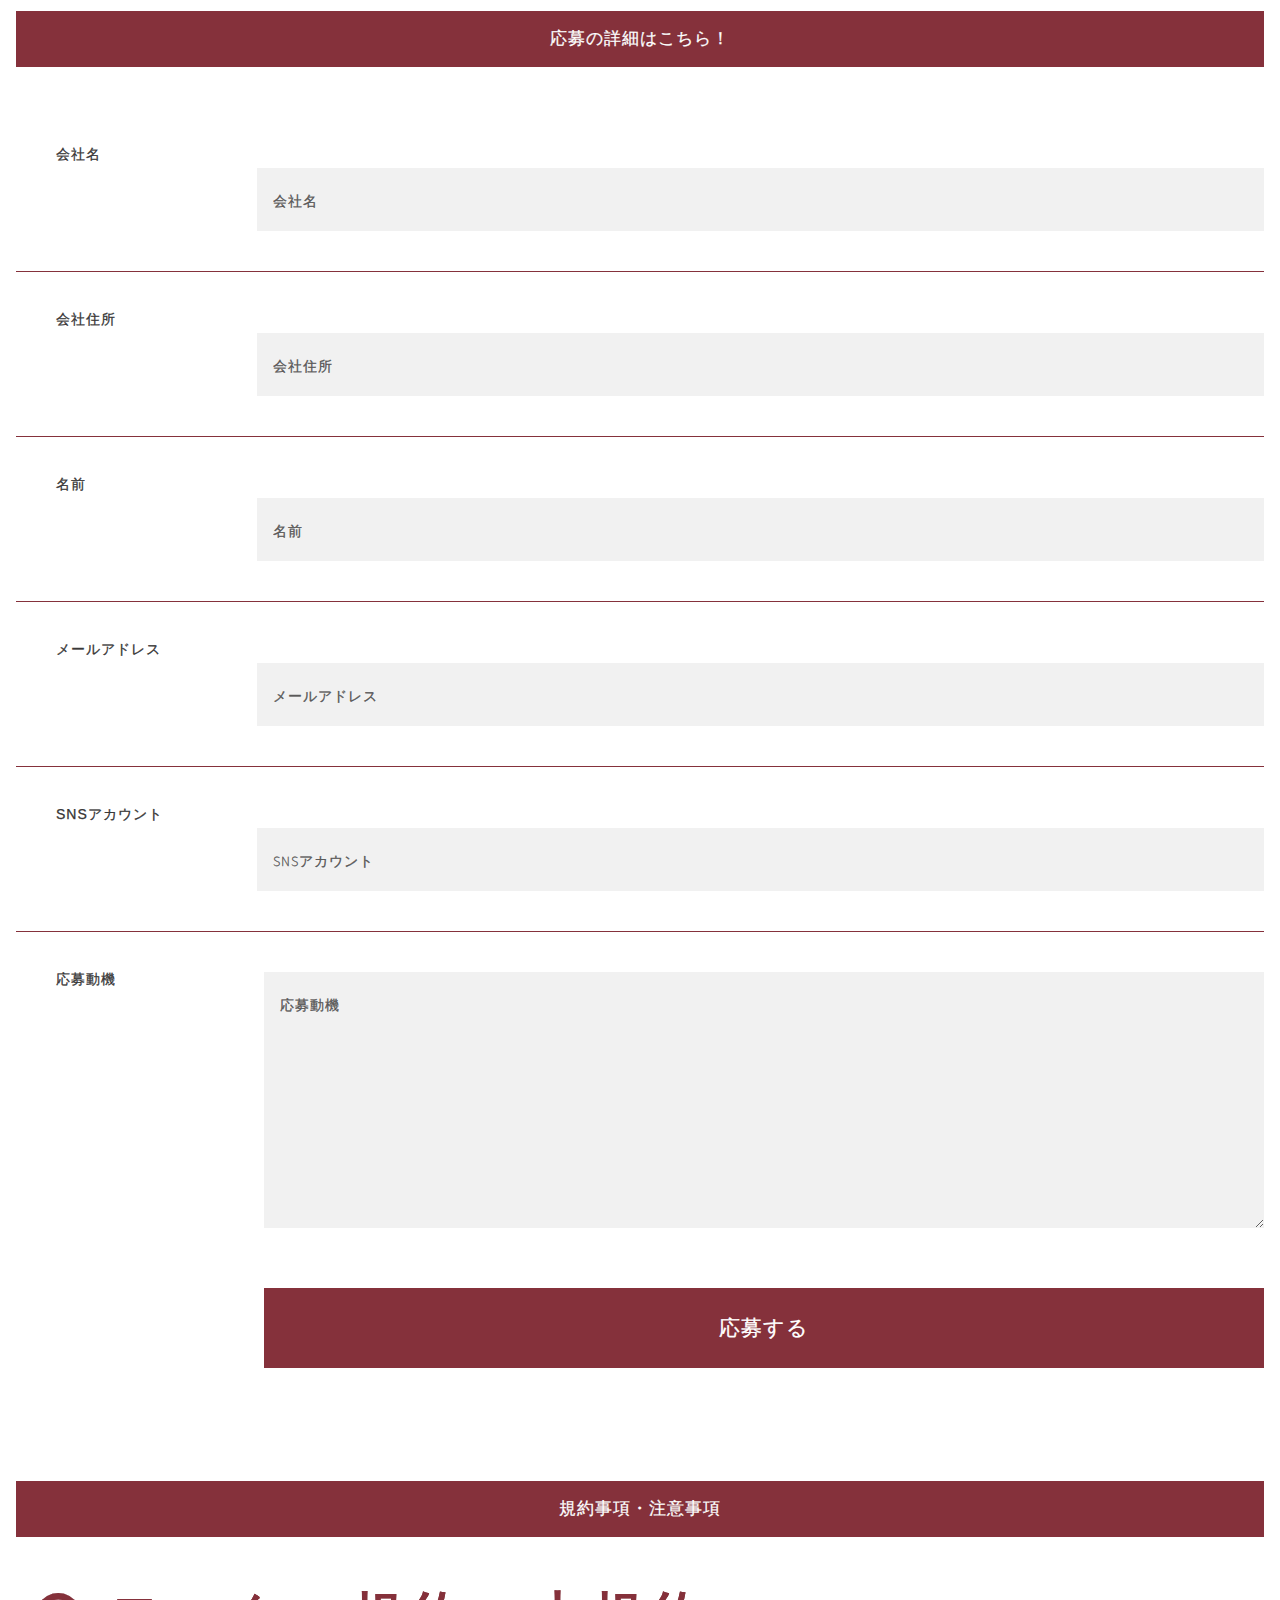
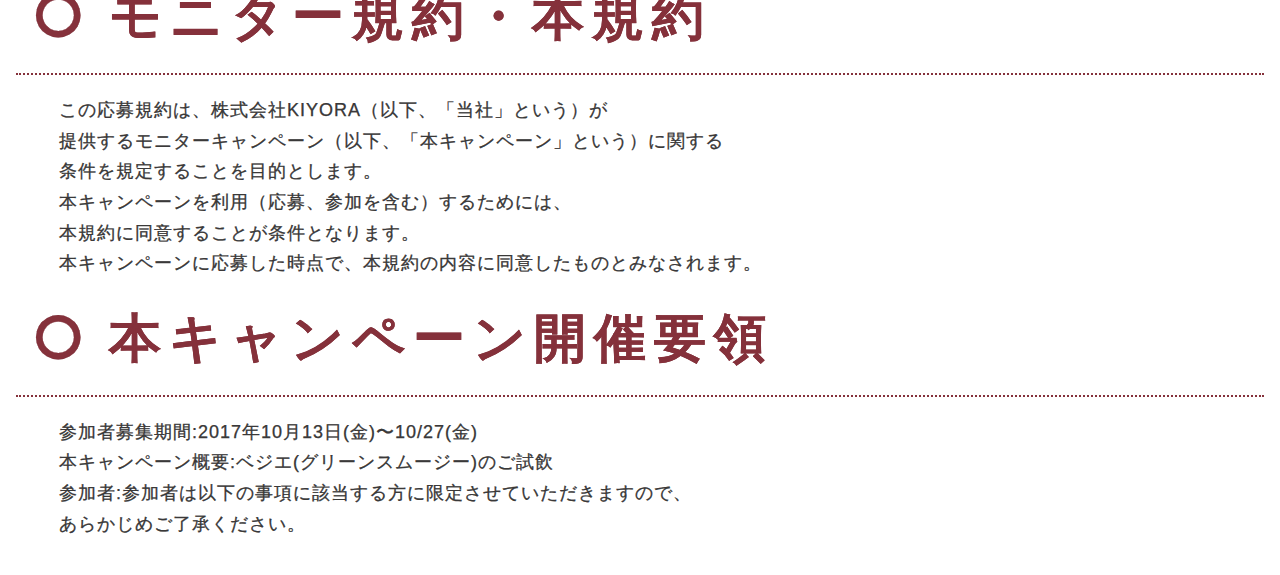
==== commit fea58f62: "first-commit" ====
--- a/kyora/index.html
+++ b/kyora/index.html
@@ -1,258 +1,216 @@
 <!DOCTYPE HTML>
-<style>
-
-
-.borderline{
-	border-bottom: 1.8px solid  #85313b;
-	width: 100%;
-	margin:  0 auto;
-}
-.cv_title {
-	background-color: #85313b;
-	color:white;
-	padding:1em 3em 1em 3em;
-	text-align: center;
-	margin: 0 auto;
-	width: 100%;
-	margin-bottom:40px;
-}
-.cv_title  p {
-	margin-bottom: 0 !important;
-}
-
-.disable{
- text-decoration: none;
- list-style-type: none; 
- font-size: 18px !important;
- line-height: 170%;
-}
-.rules h2 {
-	text-align: left;
-	font-weight: bold;
-	border-bottom:2px dotted #85313b;
-	color: #85313b;
-	margin-bottom: 3px;
-}
-.rules h2 i {
-   padding:12px 20px;
-}
-.space-100 {
-	width: 100%;
-	height: 100px;
-}
-.style3 .apply-list .default li  i {
-	color: #e5b844;
-	padding:12px 20px;
-}
-.style3 .apply-list ul.default li {
-	 margin-top:1em!important;
-}
-.chalkboard .rules h2,.chalkboard {
-	background-color: #173707 !important ;
-	color:white;
-	border-bottom: 2px dotted white;
-}
-.chalkboard{
-	border:3px solid #e5b844;
-
-}
-
-
-</style>
-
-<html>
-		<head>
-			<title>ベジエキャンペーン</title>
-			<meta charset="utf-8" />
-			<meta name="viewport" content="width=device-width, initial-scale=1" />
-			<!--[if lte IE 8]><script src="assets/js/ie/html5shiv.js"></script><![endif]-->
-			<link rel="stylesheet" href="assets/css/main.css" />
-			<!--[if lte IE 8]><link rel="stylesheet" href="assets/css/ie8.css" /><![endif]-->
-		</head>
-		<body>
-			<!-- Header -->
-			<section id="header">
-				<header>
-					<h2>簡単で手軽!社員の朝活を応援しよう!！</h2>
-					<h1>Bキャンペーン10社限定!! <br>
-						無料モニター募集!</h1>
-				</header>
-			</section>
-			<section id="section_three">
-		   </section>
-			<!-- banner -->
-			<section id="banner"></section>
-			<!-- Banner -->
-				<article class="box style3 chalkboard">
-				  <div class="container">
-					<header class="title">
-						 <h2>募集要項</h2>
-					</header>
-					<section class="apply-list">
-						<header class="rules">
-							<h2><i class="fa fa-circle-o" aria-hidden="true"></i>モニター規約・本規約</h2>
-						</header>
-						<ul class="default">
-							<li class="disable"> <i class="fa fa-check fa-lg" aria-hidden="true"></i>会社の経営者様。(女性社員5名以上。)</li>
-							<li class="disable"> <i class="fa fa-check fa-lg" aria-hidden="true"></i>1ヶ月間、ベジエグリーンスムージーをお試しいただき、
-								SNSアカウントでの拡散、感想アンケートにお答えいただける方。</li>
-							<li class="disable"> <i class="fa fa-check fa-lg" aria-hidden="true"></i>SNSアカウントをお持ちの方(Facebook、Twitter、Instagram)</li>
-							<li class="disable"> <i class="fa fa-check fa-lg" aria-hidden="true"></i>美容、健康、食事等に興味のある方</li>
-							<li class="disable"> <i class="fa fa-check fa-lg" aria-hidden="true"></i>感想アンケートの内容や、SNS投稿の内容を当社のプロモーション等に
-								利用させていただくことをご了承いただける方。 </li>									
-						</ul>
-					</section>
-						<!-- 賞金-->
-						<section class="apply-list">
-							<header class="rules">
-								<h2><i class="fa fa-circle-o" aria-hidden="true"></i>賞金</h2>
-							</header>
-							<ul class="default">
-								<li class="disable">ベジエ酵素グリーンスムージー 10袋</li>
-							</ul>
-						</section>
-						<!-- 抽選発表-->
-					　　<section class="apply-list">
-							<header class="rules">
-								<h2><i class="fa fa-circle-o" aria-hidden="true"></i>抽選発表</h2>
-							</header>
-							<ul class="default">
-								<li class="disable">
-										キャンペーン期間中応募してくださった方を対象に、
-										厳正なる抽選を行います。<br>
-										当選された方には、ご応募時のご連絡先宛に
-										11月上旬にご連絡をいたします。<br>
-								</li>
-							</ul>
-						</section>
-						<!-- 注意事項-->
-						　　<section class="apply-list">
-								<header class="rules">
-									<h2><i class="fa fa-circle-o" aria-hidden="true"></i>注意事項</h2>
-								</header>
-								<ul class="default">
-									<li class="disable">
-											応募者の中から抽選を行い、当選された方のみ本キャンペーンにご参加
-											いただきます。<br><br>なお、当選のご連絡は、当選者に対してメールまたは電話にて
-											ご連絡いたします。選考からもれた方へのご連絡はいたしません。<br><br>
-									</li>
-									<li class="disable">
-											また、抽選過程に関するお問い合わせ、当落についてのお問い合わせには
-											対応いたしかねますので、あらかじめご了承ください。<br>
-										   当社は、参加者が以下に該当する場合、
-										   キャンペーンへの参加を取り消すことができるものとします。<br><br>
-									</li>
-									<li class="disable">
-											本規約第2項本キャンペーン開催要領に
-											定める応募条件を満たさない場合<br>
-											または応募後に満たさなくなった場合、<br>
-											本キャンペーンについて、
-											複数のアカウントを作成するなどの不正な
-											行為を行った場合本規約に定められた
-											規約違反に準じる行為が発見された場合<br>
-									</li>
-								</ul>
-									<div class="col-md-12 col-xs-12" style="height:350px;">
-										<img src="images/image4.png"style="float:right;">
-									</div>								
-								</div>
-						</section>	
-					</div>		
-				</article>
-			<!-- Contact Form  -->	
-				<article class="container box style3">
-					<div class="cv_title">
-							<p>応募の詳細はこちら！</p> 
-					</div>
-					<form method="post" action="#">
-						<div class="row" style="margin :0 auto;">
-							<div class="borderline">
-							<label>会社名</label>
-								<div class="12u 12u$(mobile)"><input type="text" class="text" name="surname" placeholder="会社名" /></div>
-							</div>
-							<div class="borderline">
-							<label>会社住所</label>
-							<div class="12u 12u$(mobile)"><input type="text" class="text" name="surname" placeholder="会社住所" /></div>
-							</div>
-							<div class="borderline">
-							<label>名前</label>
-							<div class="12u 12u$(mobile)"><input type="text" class="text" name="surname" placeholder="名前" /></div>
-							 </div>
-							<div class="borderline">
-							<label>メールアドレス</label>
-							<div class="12u 12u$(mobile)"><input type="text" class="text" name="surname" placeholder="メールアドレス" /></div>
-							 </div>
-							<div class="borderline">
-							<label>SNSアカウント</label>
-							<div class="12u 12u$(mobile)"><input type="text" class="text" name="surname" placeholder="SNSアカウント" /></div>
-							 </div>
-							<label>応募動機</label>
-							<div class="12u$ 12u$(mobile)">
-								<textarea name="message" placeholder="応募動機"></textarea>
-							</div>
-							<div class="12u$ 12u$(mobile)">
-								<ul >
-									<input style ="width: 100%;" type="submit" value="応募する" />
-								</ul>
-							</div>
-					
-					</form>
-				</article>		
-		  		 <article class="container box style3"> 
-					<div class="cv_title">
-						<p>規約事項・注意事項</p> 
-					</div>
-					<section>
-						<header class="rules">
-							<h2><i class="fa fa-circle-o" aria-hidden="true"></i>モニター規約・本規約</h2>
-						</header>
-						<ul class="default">
-								<li class="disable">
-								この応募規約は、株式会社KIYORA（以下、「当社」という）が <br>
-								提供するモニターキャンペーン（以下、「本キャンペーン」という）に関する<br>
-								条件を規定することを目的とします。<br>
-								本キャンペーンを利用（応募、参加を含む）するためには、<br>
-								本規約に同意することが条件となります。<br>
-								本キャンペーンに応募した時点で、本規約の内容に同意したものとみなされます。<br>
-								</li>
-						</ul>
-					</section>
-					<section>
-						<header class="rules">
-							<h2><i class="fa fa-circle-o" aria-hidden="true"></i>本キャンペーン開催要領</h2>
-						</header>
-						<ul class="default">
-								<li class="disable">
-								参加者募集期間:2017年10月13日(金)〜10/27(金)<br>
-								本キャンペーン概要:ベジエ(グリーンスムージー)のご試飲<br>
-								参加者:参加者は以下の事項に該当する方に限定させていただきますので、<br>
-								あらかじめご了承ください。<br>
-								</li>
-						</ul>
-					</section>
-				</article> 
-			<section id="footer">
-				<ul class="icons">
-					<li><a href="#" class="icon fa-twitter"><span class="label">Twitter</span></a></li>
-					<li><a href="#" class="icon fa-facebook"><span class="label">Facebook</span></a></li>
-					<li><a href="#" class="icon fa-google-plus"><span class="label">Google+</span></a></li>
-					<li><a href="#" class="icon fa-pinterest"><span class="label">Pinterest</span></a></li>
-					<li><a href="#" class="icon fa-dribbble"><span class="label">Dribbble</span></a></li>
-					<li><a href="#" class="icon fa-linkedin"><span class="label">LinkedIn</span></a></li>
-				</ul>
-				<div class="copyright">
-					<ul class="menu">
-						<li>&copy; Untitled. All rights reserved.</li><li>Design: <a href="http://html5up.net">HTML5 UP</a></li>
-					</ul>
-				</div>
-			</section>
-			<!-- Scripts -->
-				<script src="assets/js/jquery.min.js"></script>
-				<script src="assets/js/jquery.scrolly.min.js"></script>
-				<script src="assets/js/jquery.poptrox.min.js"></script>
-				<script src="assets/js/skel.min.js"></script>
-				<script src="assets/js/util.js"></script>
-				<!--[if lte IE 8]><script src="assets/js/ie/respond.min.js"></script><![endif]-->
-				<script src="assets/js/main.js"></script>
-		</body>
-	</html>+
+
+<head>
+    <title>ベジエキャンペーン</title>
+    <meta charset="utf-8" />
+    <meta name="viewport" content="width=device-width, initial-scale=1" />
+    <!--[if lte IE 8]><script src="assets/js/ie/html5shiv.js"></script><![endif]-->
+    <link rel="stylesheet" href="assets/css/main.css" />
+
+    <link rel="stylesheet" href="assets/css/style.css" />
+    <link rel="stylesheet" href="assets/css/animate.css" />
+
+    <!--[if lte IE 8]><link rel="stylesheet" href="assets/css/ie8.css" /><![endif]-->
+</head>
+
+<body>
+<section id="hero"> </section>
+    <!--経営者の悩み-->
+    <section id="second-col">
+        <div class="container-fluid second-col">
+            <div class="row clearfix">
+                <div class="space-250"></div>
+                <div class="space-250"></div>
+                <div class="col-6-app ">
+                     <p>
+                            従業員の健康管理。
+                            経営者にとって、
+                            とても重要な義務となっています。
+                            健康でないと仕事の
+                            パフォーマンスも落ち、
+                            会社全体の生産効率も下がります。
+                            農林水産省の調査によると
+                            20-30代の男性の30%、
+                            女性25%のも人が
+                            朝食を取らないと言われています。
+                     </p>
+                    
+                </div>
+                <div class="col-4-app ">
+                        <p>
+                                従業員の健康管理。
+                                経営者にとって、
+                                とても重要な義務となっています。
+                                健康でないと仕事の
+                                パフォーマンスも落ち、
+                                会社全体の生産効率も下がります。
+                                農林水産省の調査によると
+                                20-30代の男性の30%、
+                                女性25%のも人が
+                                朝食を取らないと言われています。
+                         </p>
+                          
+
+                </div>
+                   
+               
+            </div>    
+        </div>
+    </section>
+    <article class="box style3 chalkboard">
+        <div class="container">
+            <header class="title">
+                <h2>募集要項</h2>
+            </header>
+            <section class="apply-list">
+                <header class="rules">
+                    <h2><i class="fa fa-circle-o" aria-hidden="true"></i>モニター規約・本規約</h2>
+                </header>
+                <ul class="default">
+                    <li class="disable"> <i class="fa fa-check fa-lg" aria-hidden="true"></i>会社の経営者様。(女性社員5名以上。)</li>
+                    <li class="disable"> <i class="fa fa-check fa-lg" aria-hidden="true"></i>1ヶ月間、ベジエグリーンスムージーをお試しいただき、 SNSアカウントでの拡散、感想アンケートにお答えいただける方。
+                    </li>
+                    <li class="disable"> <i class="fa fa-check fa-lg" aria-hidden="true"></i>SNSアカウントをお持ちの方(Facebook、Twitter、Instagram)</li>
+                    <li class="disable"> <i class="fa fa-check fa-lg" aria-hidden="true"></i>美容、健康、食事等に興味のある方</li>
+                    <li class="disable"> <i class="fa fa-check fa-lg" aria-hidden="true"></i>感想アンケートの内容や、SNS投稿の内容を当社のプロモーション等に 利用させていただくことをご了承いただける方。 </li>
+                </ul>
+            </section>
+            <!-- 賞金-->
+            <section class="apply-list">
+                <header class="rules">
+                    <h2><i class="fa fa-circle-o" aria-hidden="true"></i>賞金</h2>
+                </header>
+                <ul class="default">
+                    <li class="disable">ベジエ酵素グリーンスムージー 10袋</li>
+                </ul>
+            </section>
+            <!-- 抽選発表-->
+
+            <section class="apply-list">
+                <header class="rules">
+                    <h2><i class="fa fa-circle-o" aria-hidden="true"></i>抽選発表</h2>
+                </header>
+                <ul class="default">
+                    <li class="disable">
+                        キャンペーン期間中応募してくださった方を対象に、 厳正なる抽選を行います。
+                        <br> 当選された方には、ご応募時のご連絡先宛に 11月上旬にご連絡をいたします。
+                        <br>
+                    </li>
+                </ul>
+            </section>
+            <!-- 注意事項-->
+
+            <section class="apply-list">
+                <header class="rules">
+                    <h2><i class="fa fa-circle-o" aria-hidden="true"></i>注意事項</h2>
+                </header>
+                <ul class="default">
+                    <li class="disable">
+                        応募者の中から抽選を行い、当選された方のみ本キャンペーンにご参加 いただきます。
+                        <br><br>なお、当選のご連絡は、当選者に対してメールまたは電話にて ご連絡いたします。選考からもれた方へのご連絡はいたしません。
+                        <br><br>
+                    </li>
+                    <li class="disable">
+                        また、抽選過程に関するお問い合わせ、当落についてのお問い合わせには 対応いたしかねますので、あらかじめご了承ください。
+                        <br> 当社は、参加者が以下に該当する場合、 キャンペーンへの参加を取り消すことができるものとします。
+                        <br><br>
+                    </li>
+                    <li class="disable">
+                        本規約第2項本キャンペーン開催要領に 定める応募条件を満たさない場合
+                        <br> または応募後に満たさなくなった場合、
+                        <br> 本キャンペーンについて、 複数のアカウントを作成するなどの不正な 行為を行った場合本規約に定められた 規約違反に準じる行為が発見された場合
+                        <br>
+                    </li>
+                </ul>
+                <div class="col-md-12 col-xs-12" style="height:350px;">
+                    <img src="images/image4.png" style="float:right;">
+                </div>
+        </div>
+        </section>
+        </div>
+    </article>
+    <!-- Contact Form  -->
+    <article class="container box style3">
+        <div class="cv_title">
+            <p>応募の詳細はこちら！</p>
+        </div>
+        <form method="post" action="#">
+            <div class="row" style="margin :0 auto;">
+                <div class="borderline">
+                    <label>会社名</label>
+                    <div class="12u 12u$(mobile)"><input type="text" class="text" name="surname" placeholder="会社名" /></div>
+                </div>
+                <div class="borderline">
+                    <label>会社住所</label>
+                    <div class="12u 12u$(mobile)"><input type="text" class="text" name="surname" placeholder="会社住所" /></div>
+                </div>
+                <div class="borderline">
+                    <label>名前</label>
+                    <div class="12u 12u$(mobile)"><input type="text" class="text" name="surname" placeholder="名前" /></div>
+                </div>
+                <div class="borderline">
+                    <label>メールアドレス</label>
+                    <div class="12u 12u$(mobile)"><input type="text" class="text" name="surname" placeholder="メールアドレス" /></div>
+                </div>
+                <div class="borderline">
+                    <label>SNSアカウント</label>
+                    <div class="12u 12u$(mobile)"><input type="text" class="text" name="surname" placeholder="SNSアカウント" /></div>
+                </div>
+                <label>応募動機</label>
+                <div class="12u$ 12u$(mobile)">
+                    <textarea name="message" placeholder="応募動機"></textarea>
+                </div>
+                <div class="12u$ 12u$(mobile)">
+                    <ul>
+                        <input style="width: 100%;" type="submit" value="応募する" />
+                    </ul>
+                </div>
+
+        </form>
+    </article>
+    <article class="container box style3">
+        <div class="cv_title">
+            <p>規約事項・注意事項</p>
+        </div>
+        <section>
+            <header class="rules">
+                <h2><i class="fa fa-circle-o" aria-hidden="true"></i>モニター規約・本規約</h2>
+            </header>
+            <ul class="default">
+                <li class="disable">
+                    この応募規約は、株式会社KIYORA（以下、「当社」という）が <br> 提供するモニターキャンペーン（以下、「本キャンペーン」という）に関する
+                    <br> 条件を規定することを目的とします。
+                    <br> 本キャンペーンを利用（応募、参加を含む）するためには、
+                    <br> 本規約に同意することが条件となります。
+                    <br> 本キャンペーンに応募した時点で、本規約の内容に同意したものとみなされます。
+                    <br>
+                </li>
+            </ul>
+        </section>
+        <section>
+            <header class="rules">
+                <h2><i class="fa fa-circle-o" aria-hidden="true"></i>本キャンペーン開催要領</h2>
+            </header>
+            <ul class="default">
+                <li class="disable">
+                    参加者募集期間:2017年10月13日(金)〜10/27(金)<br> 本キャンペーン概要:ベジエ(グリーンスムージー)のご試飲
+                    <br> 参加者:参加者は以下の事項に該当する方に限定させていただきますので、
+                    <br> あらかじめご了承ください。
+                    <br>
+                </li>
+            </ul>
+        </section>
+    </article>
+    
+
+    <!-- Scripts -->
+    <script src="assets/js/jquery.min.js"></script>
+  <!--  <script src="assets/js/jquery.scrolly.min.js"></script>-->
+    <script src="assets/js/skel.min.js"></script>
+    <script src="assets/js/util.js"></script>
+    <!--[if lte IE 8]><script src="assets/js/ie/respond.min.js"></script><![endif]-->
+    <script src="assets/js/main.js"></script>
+</body>
+
+</html>--- a/kyora/assets/css/main.css
+++ b/kyora/assets/css/main.css
@@ -3,2481 +3,2409 @@
 
 /* Reset */
 
-	html, body, div, span, applet, object, iframe, h1, h2, h3, h4, h5, h6, p, blockquote, pre, a, abbr, acronym, address, big, cite, code, del, dfn, em, img, ins, kbd, q, s, samp, small, strike, strong, sub, sup, tt, var, b, u, i, center, dl, dt, dd, ol, ul, li, fieldset, form, label, legend, table, caption, tbody, tfoot, thead, tr, th, td, article, aside, canvas, details, embed, figure, figcaption, footer, header, hgroup, menu, nav, output, ruby, section, summary, time, mark, audio, video {
-		margin: 0;
-		padding: 0;
-		border: 0;
-		font-size: 100%;
-		font: inherit;
-		vertical-align: baseline;
-
-	}
-	.chalkboard .title h2 {
-		font-size: 41px !important;
-		font-weight: 500 !important;
-		padding: 1em !important;
-
-	}
-
-	article, aside, details, figcaption, figure, footer, header, hgroup, menu, nav, section {
-		display: block;
-	}
-
-	body {
-		line-height: 1;
-	}
-
-	ol, ul {
-		list-style: none;
-	}
-
-	blockquote, q {
-		quotes: none;
-	}
-
-	blockquote:before, blockquote:after, q:before, q:after {
-		content: '';
-		content: none;
-	}
-
-	table {
-		border-collapse: collapse;
-		border-spacing: 0;
-	}
-
-	body {
-		-webkit-text-size-adjust: none;
-	}
+html,
+body,
+div,
+span,
+applet,
+object,
+iframe,
+h1,
+h2,
+h3,
+h4,
+h5,
+h6,
+p,
+blockquote,
+pre,
+a,
+abbr,
+acronym,
+address,
+big,
+cite,
+code,
+del,
+dfn,
+em,
+img,
+ins,
+kbd,
+q,
+s,
+samp,
+small,
+strike,
+strong,
+sub,
+sup,
+tt,
+var,
+b,
+u,
+i,
+center,
+dl,
+dt,
+dd,
+ol,
+ul,
+li,
+fieldset,
+form,
+label,
+legend,
+table,
+caption,
+tbody,
+tfoot,
+thead,
+tr,
+th,
+td,
+article,
+aside,
+canvas,
+details,
+embed,
+figure,
+figcaption,
+footer,
+header,
+hgroup,
+menu,
+nav,
+output,
+ruby,
+section,
+summary,
+time,
+mark,
+audio,
+video {
+    margin: 0;
+    padding: 0;
+    border: 0;
+    font-size: 100%;
+    font: inherit;
+    vertical-align: baseline;
+}
+
+.chalkboard .title h2 {
+    font-size: 41px !important;
+    font-weight: 500 !important;
+    padding: 1em !important;
+}
+
+article,
+aside,
+details,
+figcaption,
+figure,
+footer,
+header,
+hgroup,
+menu,
+nav,
+section {
+    display: block;
+}
+
+body {
+    line-height: 1;
+}
+
+ol,
+ul {
+    list-style: none;
+}
+
+blockquote,
+q {
+    quotes: none;
+}
+
+blockquote:before,
+blockquote:after,
+q:before,
+q:after {
+    content: '';
+    content: none;
+}
+
+table {
+    border-collapse: collapse;
+    border-spacing: 0;
+}
+
+body {
+    -webkit-text-size-adjust: none;
+}
+
 
 /* Box Model */
 
-	*, *:before, *:after {
-		-moz-box-sizing: border-box;
-		-webkit-box-sizing: border-box;
-		box-sizing: border-box;
-	}
+*,
+*:before,
+*:after {
+    -moz-box-sizing: border-box;
+    -webkit-box-sizing: border-box;
+    box-sizing: border-box;
+}
+
 
 /* Containers */
 
-	.container {
-		margin-left: auto;
-		margin-right: auto;
-	}
-
-	.container.\31 25\25 {
-		width: 100%;
-		max-width: 1425px;
-		min-width: 1140px;
-	}
-
-	.container.\37 5\25 {
-		width: 855px;
-	}
-
-	.container.\35 0\25 {
-		width: 570px;
-	}
-
-	.container.\32 5\25 {
-		width: 285px;
-	}
-
-	.container {
-		width: 1140px;
-	}
-
-	@media screen and (max-width: 1680px) {
-
-		.container.\31 25\25 {
-			width: 100%;
-			max-width: 1200px;
-			min-width: 960px;
-		}
-
-		.container.\37 5\25 {
-			width: 720px;
-		}
-
-		.container.\35 0\25 {
-			width: 480px;
-		}
-
-		.container.\32 5\25 {
-			width: 240px;
-		}
-
-		.container {
-			width: 960px;
-		}
-
-	}
-
-	@media screen and (max-width: 1080px) {
-
-		.container.\31 25\25 {
-			width: 100%;
-			max-width: 118.75%;
-			min-width: 95%;
-		}
-
-		.container.\37 5\25 {
-			width: 71.25%;
-		}
-
-		.container.\35 0\25 {
-			width: 47.5%;
-		}
-
-		.container.\32 5\25 {
-			width: 23.75%;
-		}
-
-		.container {
-			width: 95%;
-		}
-
-	}
-
-	@media screen and (max-width: 840px) {
-
-		.container.\31 25\25 {
-			width: 100%;
-			max-width: 118.75%;
-			min-width: 95%;
-		}
-
-		.container.\37 5\25 {
-			width: 71.25%;
-		}
-
-		.container.\35 0\25 {
-			width: 47.5%;
-		}
-
-		.container.\32 5\25 {
-			width: 23.75%;
-		}
-
-		.container {
-			width: 95%;
-		}
-
-	}
-
-	@media screen and (max-width: 736px) {
-
-		.container.\31 25\25 {
-			width: 100%;
-			max-width: 118.75%;
-			min-width: 95%;
-		}
-
-		.container.\37 5\25 {
-			width: 71.25%;
-		}
-
-		.container.\35 0\25 {
-			width: 47.5%;
-		}
-
-		.container.\32 5\25 {
-			width: 23.75%;
-		}
-
-		.container {
-			width: 95% !important;
-		}
-
-	}
+.container {
+    margin-left: auto;
+    margin-right: auto;
+}
+
+.container.\31 25\25 {
+    width: 100%;
+    max-width: 1425px;
+    min-width: 1140px;
+}
+
+.container.\37 5\25 {
+    width: 855px;
+}
+
+.container.\35 0\25 {
+    width: 570px;
+}
+
+.container.\32 5\25 {
+    width: 285px;
+}
+
+.container {
+    width: 1140px;
+}
+
+@media screen and (max-width: 1680px) {
+    .container.\31 25\25 {
+        width: 100%;
+        max-width: 1200px;
+        min-width: 960px;
+    }
+    .container.\37 5\25 {
+        width: 720px;
+    }
+    .container.\35 0\25 {
+        width: 480px;
+    }
+    .container.\32 5\25 {
+        width: 240px;
+    }
+    .container {
+        width: 960px;
+    }
+}
+
+@media screen and (max-width: 1080px) {
+    .container.\31 25\25 {
+        width: 100%;
+        max-width: 118.75%;
+        min-width: 95%;
+    }
+    .container.\37 5\25 {
+        width: 71.25%;
+    }
+    .container.\35 0\25 {
+        width: 47.5%;
+    }
+    .container.\32 5\25 {
+        width: 23.75%;
+    }
+    .container {
+        width: 95%;
+    }
+}
+
+@media screen and (max-width: 840px) {
+    .container.\31 25\25 {
+        width: 100%;
+        max-width: 118.75%;
+        min-width: 95%;
+    }
+    .container.\37 5\25 {
+        width: 71.25%;
+    }
+    .container.\35 0\25 {
+        width: 47.5%;
+    }
+    .container.\32 5\25 {
+        width: 23.75%;
+    }
+    .container {
+        width: 95%;
+    }
+}
+
+@media screen and (max-width: 736px) {
+    .container.\31 25\25 {
+        width: 100%;
+        max-width: 118.75%;
+        min-width: 95%;
+    }
+    .container.\37 5\25 {
+        width: 71.25%;
+    }
+    .container.\35 0\25 {
+        width: 47.5%;
+    }
+    .container.\32 5\25 {
+        width: 23.75%;
+    }
+    .container {
+        width: 95% !important;
+    }
+
+}
+
 
 /* Grid */
 
-	.row {
-		border-bottom: solid 1px transparent;
-		-moz-box-sizing: border-box;
-		-webkit-box-sizing: border-box;
-		box-sizing: border-box;
-	}
-
-	.row > * {
-		float: left;
-		-moz-box-sizing: border-box;
-		-webkit-box-sizing: border-box;
-		box-sizing: border-box;
-	}
-
-	.row:after, .row:before {
-		content: '';
-		display: block;
-		clear: both;
-		height: 0;
-	}
-
-	.row.uniform > * > :first-child {
-		margin-top: 0;
-	}
-
-	.row.uniform > * > :last-child {
-		margin-bottom: 0;
-	}
-
-	.row.\30 \25 > * {
-		padding: 0px 0 0 0px;
-	}
-
-	.row.\30 \25 {
-		margin: 0px 0 -1px 0px;
-	}
-
-	.row.uniform.\30 \25 > * {
-		padding: 0px 0 0 0px;
-	}
-
-	.row.uniform.\30 \25 {
-		margin: 0px 0 -1px 0px;
-	}
-
-	.row > * {
-		padding: 40px 0 0 40px;
-	}
-
-	.row {
-		margin: -40px 0 -1px -40px;
-	}
-
-	.row.uniform > * {
-		padding: 40px 0 0 40px;
-	}
-
-	.row.uniform {
-		margin: -40px 0 -1px -40px;
-	}
-
-	.row.\32 00\25 > * {
-		padding: 80px 0 0 80px;
-	}
-
-	.row.\32 00\25 {
-		margin: -80px 0 -1px -80px;
-	}
-
-	.row.uniform.\32 00\25 > * {
-		padding: 80px 0 0 80px;
-	}
-
-	.row.uniform.\32 00\25 {
-		margin: -80px 0 -1px -80px;
-	}
-
-	.row.\31 50\25 > * {
-		padding: 60px 0 0 60px;
-	}
-
-	.row.\31 50\25 {
-		margin: -60px 0 -1px -60px;
-	}
-
-	.row.uniform.\31 50\25 > * {
-		padding: 60px 0 0 60px;
-	}
-
-	.row.uniform.\31 50\25 {
-		margin: -60px 0 -1px -60px;
-	}
-
-	.row.\35 0\25 > * {
-		padding: 20px 0 0 20px;
-	}
-
-	.row.\35 0\25 {
-		margin: -20px 0 -1px -20px;
-	}
-
-	.row.uniform.\35 0\25 > * {
-		padding: 20px 0 0 20px;
-	}
-
-	.row.uniform.\35 0\25 {
-		margin: -20px 0 -1px -20px;
-	}
-
-	.row.\32 5\25 > * {
-		padding: 10px 0 0 10px;
-	}
-
-	.row.\32 5\25 {
-		margin: -10px 0 -1px -10px;
-	}
-
-	.row.uniform.\32 5\25 > * {
-		padding: 10px 0 0 10px;
-	}
-
-	.row.uniform.\32 5\25 {
-		margin: -10px 0 -1px -10px;
-	}
-
-	.\31 2u, .\31 2u\24 {
-		width: 83.3333333333%;
-		clear: none;
-		margin-left: 0;
-		float: right;
-	}
-
-	.\31 1u, .\31 1u\24 {
-		width: 91.6666666667%;
-		clear: none;
-		margin-left: 0;
-	}
-
-	.\31 0u, .\31 0u\24 {
-		width: 83.3333333333%;
-		clear: none;
-		margin-left: 0;
-	}
-
-	.\39 u, .\39 u\24 {
-		width: 75%;
-		clear: none;
-		margin-left: 0;
-	}
-
-	.\38 u, .\38 u\24 {
-		width: 66.6666666667%;
-		clear: none;
-		margin-left: 0;
-	}
-
-	.\37 u, .\37 u\24 {
-		width: 58.3333333333%;
-		clear: none;
-		margin-left: 0;
-	}
-
-	.\36 u, .\36 u\24 {
-		width: 50%;
-		clear: none;
-		margin-left: 0;
-	}
-
-	.\35 u, .\35 u\24 {
-		width: 41.6666666667%;
-		clear: none;
-		margin-left: 0;
-	}
-
-	.\34 u, .\34 u\24 {
-		width: 33.3333333333%;
-		clear: none;
-		margin-left: 0;
-	}
-
-	.\33 u, .\33 u\24 {
-		width: 25%;
-		clear: none;
-		margin-left: 0;
-	}
-
-	.\32 u, .\32 u\24 {
-		width: 16.6666666667%;
-		clear: none;
-		margin-left: 0;
-	}
-
-	.\31 u, .\31 u\24 {
-		width: 8.3333333333%;
-		clear: none;
-		margin-left: 0;
-	}
-
-	.\31 2u\24 + *,
-	.\31 1u\24 + *,
-	.\31 0u\24 + *,
-	.\39 u\24 + *,
-	.\38 u\24 + *,
-	.\37 u\24 + *,
-	.\36 u\24 + *,
-	.\35 u\24 + *,
-	.\34 u\24 + *,
-	.\33 u\24 + *,
-	.\32 u\24 + *,
-	.\31 u\24 + * {
-		clear: left;
-	}
-
-	.\-11u {
-		margin-left: 91.66667%;
-	}
-
-	.\-10u {
-		margin-left: 83.33333%;
-	}
-
-	.\-9u {
-		margin-left: 75%;
-	}
-
-	.\-8u {
-		margin-left: 66.66667%;
-	}
-
-	.\-7u {
-		margin-left: 58.33333%;
-	}
-
-	.\-6u {
-		margin-left: 50%;
-	}
-
-	.\-5u {
-		margin-left: 41.66667%;
-	}
-
-	.\-4u {
-		margin-left: 33.33333%;
-	}
-
-	.\-3u {
-		margin-left: 25%;
-	}
-
-	.\-2u {
-		margin-left: 16.66667%;
-	}
-
-	.\-1u {
-		margin-left: 8.33333%;
-	}
-
-	@media screen and (max-width: 1680px) {
-
-		.row > * {
-			padding: 40px 0 0 40px;
-		}
-
-		.row {
-			margin: -40px 0 -1px -40px;
-		}
-
-		.row.uniform > * {
-			padding: 40px 0 0 40px;
-		}
-
-		.row.uniform {
-			margin: -40px 0 -1px -40px;
-		}
-
-		.row.\32 00\25 > * {
-			padding: 80px 0 0 80px;
-		}
-
-		.row.\32 00\25 {
-			margin: -80px 0 -1px -80px;
-		}
-
-		.row.uniform.\32 00\25 > * {
-			padding: 80px 0 0 80px;
-		}
-
-		.row.uniform.\32 00\25 {
-			margin: -80px 0 -1px -80px;
-		}
-
-		.row.\31 50\25 > * {
-			padding: 60px 0 0 60px;
-		}
-
-		.row.\31 50\25 {
-			margin: -60px 0 -1px -60px;
-		}
-
-		.row.uniform.\31 50\25 > * {
-			padding: 60px 0 0 60px;
-		}
-
-		.row.uniform.\31 50\25 {
-			margin: -60px 0 -1px -60px;
-		}
-
-		.row.\35 0\25 > * {
-			padding: 20px 0 0 20px;
-		}
-
-		.row.\35 0\25 {
-			margin: -20px 0 -1px -20px;
-		}
-
-		.row.uniform.\35 0\25 > * {
-			padding: 20px 0 0 20px;
-		}
-
-		.row.uniform.\35 0\25 {
-			margin: -20px 0 -1px -20px;
-		}
-
-		.row.\32 5\25 > * {
-			padding: 10px 0 0 10px;
-		}
-
-		.row.\32 5\25 {
-			margin: -10px 0 -1px -10px;
-		}
-
-		.row.uniform.\32 5\25 > * {
-			padding: 10px 0 0 10px;
-		}
-
-		.row.uniform.\32 5\25 {
-			margin: -10px 0 -1px -10px;
-		}
-
-		.\31 2u\28wide\29, .\31 2u\24\28wide\29 {
-			width: 100%;
-			clear: none;
-			margin-left: 0;
-		}
-
-		.\31 1u\28wide\29, .\31 1u\24\28wide\29 {
-			width: 91.6666666667%;
-			clear: none;
-			margin-left: 0;
-		}
-
-		.\31 0u\28wide\29, .\31 0u\24\28wide\29 {
-			width: 83.3333333333%;
-			clear: none;
-			margin-left: 0;
-		}
-
-		.\39 u\28wide\29, .\39 u\24\28wide\29 {
-			width: 75%;
-			clear: none;
-			margin-left: 0;
-		}
-
-		.\38 u\28wide\29, .\38 u\24\28wide\29 {
-			width: 66.6666666667%;
-			clear: none;
-			margin-left: 0;
-		}
-
-		.\37 u\28wide\29, .\37 u\24\28wide\29 {
-			width: 58.3333333333%;
-			clear: none;
-			margin-left: 0;
-		}
-
-		.\36 u\28wide\29, .\36 u\24\28wide\29 {
-			width: 50%;
-			clear: none;
-			margin-left: 0;
-		}
-
-		.\35 u\28wide\29, .\35 u\24\28wide\29 {
-			width: 41.6666666667%;
-			clear: none;
-			margin-left: 0;
-		}
-
-		.\34 u\28wide\29, .\34 u\24\28wide\29 {
-			width: 33.3333333333%;
-			clear: none;
-			margin-left: 0;
-		}
-
-		.\33 u\28wide\29, .\33 u\24\28wide\29 {
-			width: 25%;
-			clear: none;
-			margin-left: 0;
-		}
-
-		.\32 u\28wide\29, .\32 u\24\28wide\29 {
-			width: 16.6666666667%;
-			clear: none;
-			margin-left: 0;
-		}
-
-		.\31 u\28wide\29, .\31 u\24\28wide\29 {
-			width: 8.3333333333%;
-			clear: none;
-			margin-left: 0;
-		}
-
-		.\31 2u\24\28wide\29 + *,
-		.\31 1u\24\28wide\29 + *,
-		.\31 0u\24\28wide\29 + *,
-		.\39 u\24\28wide\29 + *,
-		.\38 u\24\28wide\29 + *,
-		.\37 u\24\28wide\29 + *,
-		.\36 u\24\28wide\29 + *,
-		.\35 u\24\28wide\29 + *,
-		.\34 u\24\28wide\29 + *,
-		.\33 u\24\28wide\29 + *,
-		.\32 u\24\28wide\29 + *,
-		.\31 u\24\28wide\29 + * {
-			clear: left;
-		}
-
-		.\-11u\28wide\29 {
-			margin-left: 91.66667%;
-		}
-
-		.\-10u\28wide\29 {
-			margin-left: 83.33333%;
-		}
-
-		.\-9u\28wide\29 {
-			margin-left: 75%;
-		}
-
-		.\-8u\28wide\29 {
-			margin-left: 66.66667%;
-		}
-
-		.\-7u\28wide\29 {
-			margin-left: 58.33333%;
-		}
-
-		.\-6u\28wide\29 {
-			margin-left: 50%;
-		}
-
-		.\-5u\28wide\29 {
-			margin-left: 41.66667%;
-		}
-
-		.\-4u\28wide\29 {
-			margin-left: 33.33333%;
-		}
-
-		.\-3u\28wide\29 {
-			margin-left: 25%;
-		}
-
-		.\-2u\28wide\29 {
-			margin-left: 16.66667%;
-		}
-
-		.\-1u\28wide\29 {
-			margin-left: 8.33333%;
-		}
-
-	}
-
-	@media screen and (max-width: 1080px) {
-
-		.row > * {
-			padding: 40px 0 0 40px;
-		}
-
-		.row {
-			margin: -40px 0 -1px -40px;
-		}
-
-		.row.uniform > * {
-			padding: 40px 0 0 40px;
-		}
-
-		.row.uniform {
-			margin: -40px 0 -1px -40px;
-		}
-
-		.row.\32 00\25 > * {
-			padding: 80px 0 0 80px;
-		}
-
-		.row.\32 00\25 {
-			margin: -80px 0 -1px -80px;
-		}
-
-		.row.uniform.\32 00\25 > * {
-			padding: 80px 0 0 80px;
-		}
-
-		.row.uniform.\32 00\25 {
-			margin: -80px 0 -1px -80px;
-		}
-
-		.row.\31 50\25 > * {
-			padding: 60px 0 0 60px;
-		}
-
-		.row.\31 50\25 {
-			margin: -60px 0 -1px -60px;
-		}
-
-		.row.uniform.\31 50\25 > * {
-			padding: 60px 0 0 60px;
-		}
-
-		.row.uniform.\31 50\25 {
-			margin: -60px 0 -1px -60px;
-		}
-
-		.row.\35 0\25 > * {
-			padding: 20px 0 0 20px;
-		}
-
-		.row.\35 0\25 {
-			margin: -20px 0 -1px -20px;
-		}
-
-		.row.uniform.\35 0\25 > * {
-			padding: 20px 0 0 20px;
-		}
-
-		.row.uniform.\35 0\25 {
-			margin: -20px 0 -1px -20px;
-		}
-
-		.row.\32 5\25 > * {
-			padding: 10px 0 0 10px;
-		}
-
-		.row.\32 5\25 {
-			margin: -10px 0 -1px -10px;
-		}
-
-		.row.uniform.\32 5\25 > * {
-			padding: 10px 0 0 10px;
-		}
-
-		.row.uniform.\32 5\25 {
-			margin: -10px 0 -1px -10px;
-		}
-
-		.\31 2u\28normal\29, .\31 2u\24\28normal\29 {
-			width: 100%;
-			clear: none;
-			margin-left: 0;
-		}
-
-		.\31 1u\28normal\29, .\31 1u\24\28normal\29 {
-			width: 91.6666666667%;
-			clear: none;
-			margin-left: 0;
-		}
-
-		.\31 0u\28normal\29, .\31 0u\24\28normal\29 {
-			width: 83.3333333333%;
-			clear: none;
-			margin-left: 0;
-		}
-
-		.\39 u\28normal\29, .\39 u\24\28normal\29 {
-			width: 75%;
-			clear: none;
-			margin-left: 0;
-		}
-
-		.\38 u\28normal\29, .\38 u\24\28normal\29 {
-			width: 66.6666666667%;
-			clear: none;
-			margin-left: 0;
-		}
-
-		.\37 u\28normal\29, .\37 u\24\28normal\29 {
-			width: 58.3333333333%;
-			clear: none;
-			margin-left: 0;
-		}
-
-		.\36 u\28normal\29, .\36 u\24\28normal\29 {
-			width: 50%;
-			clear: none;
-			margin-left: 0;
-		}
-
-		.\35 u\28normal\29, .\35 u\24\28normal\29 {
-			width: 41.6666666667%;
-			clear: none;
-			margin-left: 0;
-		}
-
-		.\34 u\28normal\29, .\34 u\24\28normal\29 {
-			width: 33.3333333333%;
-			clear: none;
-			margin-left: 0;
-		}
-
-		.\33 u\28normal\29, .\33 u\24\28normal\29 {
-			width: 25%;
-			clear: none;
-			margin-left: 0;
-		}
-
-		.\32 u\28normal\29, .\32 u\24\28normal\29 {
-			width: 16.6666666667%;
-			clear: none;
-			margin-left: 0;
-		}
-
-		.\31 u\28normal\29, .\31 u\24\28normal\29 {
-			width: 8.3333333333%;
-			clear: none;
-			margin-left: 0;
-		}
-
-		.\31 2u\24\28normal\29 + *,
-		.\31 1u\24\28normal\29 + *,
-		.\31 0u\24\28normal\29 + *,
-		.\39 u\24\28normal\29 + *,
-		.\38 u\24\28normal\29 + *,
-		.\37 u\24\28normal\29 + *,
-		.\36 u\24\28normal\29 + *,
-		.\35 u\24\28normal\29 + *,
-		.\34 u\24\28normal\29 + *,
-		.\33 u\24\28normal\29 + *,
-		.\32 u\24\28normal\29 + *,
-		.\31 u\24\28normal\29 + * {
-			clear: left;
-		}
-
-		.\-11u\28normal\29 {
-			margin-left: 91.66667%;
-		}
-
-		.\-10u\28normal\29 {
-			margin-left: 83.33333%;
-		}
-
-		.\-9u\28normal\29 {
-			margin-left: 75%;
-		}
-
-		.\-8u\28normal\29 {
-			margin-left: 66.66667%;
-		}
-
-		.\-7u\28normal\29 {
-			margin-left: 58.33333%;
-		}
-
-		.\-6u\28normal\29 {
-			margin-left: 50%;
-		}
-
-		.\-5u\28normal\29 {
-			margin-left: 41.66667%;
-		}
-
-		.\-4u\28normal\29 {
-			margin-left: 33.33333%;
-		}
-
-		.\-3u\28normal\29 {
-			margin-left: 25%;
-		}
-
-		.\-2u\28normal\29 {
-			margin-left: 16.66667%;
-		}
-
-		.\-1u\28normal\29 {
-			margin-left: 8.33333%;
-		}
-
-	}
-
-	@media screen and (max-width: 840px) {
-
-		.row > * {
-			padding: 30px 0 0 30px;
-		}
-
-		.row {
-			margin: -30px 0 -1px -30px;
-		}
-
-		.row.uniform > * {
-			padding: 30px 0 0 30px;
-		}
-
-		.row.uniform {
-			margin: -30px 0 -1px -30px;
-		}
-
-		.row.\32 00\25 > * {
-			padding: 60px 0 0 60px;
-		}
-
-		.row.\32 00\25 {
-			margin: -60px 0 -1px -60px;
-		}
-
-		.row.uniform.\32 00\25 > * {
-			padding: 60px 0 0 60px;
-		}
-
-		.row.uniform.\32 00\25 {
-			margin: -60px 0 -1px -60px;
-		}
-
-		.row.\31 50\25 > * {
-			padding: 45px 0 0 45px;
-		}
-
-		.row.\31 50\25 {
-			margin: -45px 0 -1px -45px;
-		}
-
-		.row.uniform.\31 50\25 > * {
-			padding: 45px 0 0 45px;
-		}
-
-		.row.uniform.\31 50\25 {
-			margin: -45px 0 -1px -45px;
-		}
-
-		.row.\35 0\25 > * {
-			padding: 15px 0 0 15px;
-		}
-
-		.row.\35 0\25 {
-			margin: -15px 0 -1px -15px;
-		}
-
-		.row.uniform.\35 0\25 > * {
-			padding: 15px 0 0 15px;
-		}
-
-		.row.uniform.\35 0\25 {
-			margin: -15px 0 -1px -15px;
-		}
-
-		.row.\32 5\25 > * {
-			padding: 7.5px 0 0 7.5px;
-		}
-
-		.row.\32 5\25 {
-			margin: -7.5px 0 -1px -7.5px;
-		}
-
-		.row.uniform.\32 5\25 > * {
-			padding: 7.5px 0 0 7.5px;
-		}
-
-		.row.uniform.\32 5\25 {
-			margin: -7.5px 0 -1px -7.5px;
-		}
-
-		.\31 2u\28narrow\29, .\31 2u\24\28narrow\29 {
-			width: 100%;
-			clear: none;
-			margin-left: 0;
-		}
-
-		.\31 1u\28narrow\29, .\31 1u\24\28narrow\29 {
-			width: 91.6666666667%;
-			clear: none;
-			margin-left: 0;
-		}
-
-		.\31 0u\28narrow\29, .\31 0u\24\28narrow\29 {
-			width: 83.3333333333%;
-			clear: none;
-			margin-left: 0;
-		}
-
-		.\39 u\28narrow\29, .\39 u\24\28narrow\29 {
-			width: 75%;
-			clear: none;
-			margin-left: 0;
-		}
-
-		.\38 u\28narrow\29, .\38 u\24\28narrow\29 {
-			width: 66.6666666667%;
-			clear: none;
-			margin-left: 0;
-		}
-
-		.\37 u\28narrow\29, .\37 u\24\28narrow\29 {
-			width: 58.3333333333%;
-			clear: none;
-			margin-left: 0;
-		}
-
-		.\36 u\28narrow\29, .\36 u\24\28narrow\29 {
-			width: 50%;
-			clear: none;
-			margin-left: 0;
-		}
-
-		.\35 u\28narrow\29, .\35 u\24\28narrow\29 {
-			width: 41.6666666667%;
-			clear: none;
-			margin-left: 0;
-		}
-
-		.\34 u\28narrow\29, .\34 u\24\28narrow\29 {
-			width: 33.3333333333%;
-			clear: none;
-			margin-left: 0;
-		}
-
-		.\33 u\28narrow\29, .\33 u\24\28narrow\29 {
-			width: 25%;
-			clear: none;
-			margin-left: 0;
-		}
-
-		.\32 u\28narrow\29, .\32 u\24\28narrow\29 {
-			width: 16.6666666667%;
-			clear: none;
-			margin-left: 0;
-		}
-
-		.\31 u\28narrow\29, .\31 u\24\28narrow\29 {
-			width: 8.3333333333%;
-			clear: none;
-			margin-left: 0;
-		}
-
-		.\31 2u\24\28narrow\29 + *,
-		.\31 1u\24\28narrow\29 + *,
-		.\31 0u\24\28narrow\29 + *,
-		.\39 u\24\28narrow\29 + *,
-		.\38 u\24\28narrow\29 + *,
-		.\37 u\24\28narrow\29 + *,
-		.\36 u\24\28narrow\29 + *,
-		.\35 u\24\28narrow\29 + *,
-		.\34 u\24\28narrow\29 + *,
-		.\33 u\24\28narrow\29 + *,
-		.\32 u\24\28narrow\29 + *,
-		.\31 u\24\28narrow\29 + * {
-			clear: left;
-		}
-
-		.\-11u\28narrow\29 {
-			margin-left: 91.66667%;
-		}
-
-		.\-10u\28narrow\29 {
-			margin-left: 83.33333%;
-		}
-
-		.\-9u\28narrow\29 {
-			margin-left: 75%;
-		}
-
-		.\-8u\28narrow\29 {
-			margin-left: 66.66667%;
-		}
-
-		.\-7u\28narrow\29 {
-			margin-left: 58.33333%;
-		}
-
-		.\-6u\28narrow\29 {
-			margin-left: 50%;
-		}
-
-		.\-5u\28narrow\29 {
-			margin-left: 41.66667%;
-		}
-
-		.\-4u\28narrow\29 {
-			margin-left: 33.33333%;
-		}
-
-		.\-3u\28narrow\29 {
-			margin-left: 25%;
-		}
-
-		.\-2u\28narrow\29 {
-			margin-left: 16.66667%;
-		}
-
-		.\-1u\28narrow\29 {
-			margin-left: 8.33333%;
-		}
-
-	}
-
-	@media screen and (max-width: 736px) {
-
-		.row > * {
-			padding: 20px 0 0 20px;
-		}
-
-		.row {
-			margin: -20px 0 -1px -20px;
-		}
-
-		.row.uniform > * {
-			padding: 20px 0 0 20px;
-		}
-
-		.row.uniform {
-			margin: -20px 0 -1px -20px;
-		}
-
-		.row.\32 00\25 > * {
-			padding: 40px 0 0 40px;
-		}
-
-		.row.\32 00\25 {
-			margin: -40px 0 -1px -40px;
-		}
-
-		.row.uniform.\32 00\25 > * {
-			padding: 40px 0 0 40px;
-		}
-
-		.row.uniform.\32 00\25 {
-			margin: -40px 0 -1px -40px;
-		}
-
-		.row.\31 50\25 > * {
-			padding: 30px 0 0 30px;
-		}
-
-		.row.\31 50\25 {
-			margin: -30px 0 -1px -30px;
-		}
-
-		.row.uniform.\31 50\25 > * {
-			padding: 30px 0 0 30px;
-		}
-
-		.row.uniform.\31 50\25 {
-			margin: -30px 0 -1px -30px;
-		}
-
-		.row.\35 0\25 > * {
-			padding: 10px 0 0 10px;
-		}
-
-		.row.\35 0\25 {
-			margin: -10px 0 -1px -10px;
-		}
-
-		.row.uniform.\35 0\25 > * {
-			padding: 10px 0 0 10px;
-		}
-
-		.row.uniform.\35 0\25 {
-			margin: -10px 0 -1px -10px;
-		}
-
-		.row.\32 5\25 > * {
-			padding: 5px 0 0 5px;
-		}
-
-		.row.\32 5\25 {
-			margin: -5px 0 -1px -5px;
-		}
-
-		.row.uniform.\32 5\25 > * {
-			padding: 5px 0 0 5px;
-		}
-
-		.row.uniform.\32 5\25 {
-			margin: -5px 0 -1px -5px;
-		}
-
-		.\31 2u\28mobile\29, .\31 2u\24\28mobile\29 {
-			width: 100%;
-			clear: none;
-			margin-left: 0;
-		}
-
-		.\31 1u\28mobile\29, .\31 1u\24\28mobile\29 {
-			width: 91.6666666667%;
-			clear: none;
-			margin-left: 0;
-		}
-
-		.\31 0u\28mobile\29, .\31 0u\24\28mobile\29 {
-			width: 83.3333333333%;
-			clear: none;
-			margin-left: 0;
-		}
-
-		.\39 u\28mobile\29, .\39 u\24\28mobile\29 {
-			width: 75%;
-			clear: none;
-			margin-left: 0;
-		}
-
-		.\38 u\28mobile\29, .\38 u\24\28mobile\29 {
-			width: 66.6666666667%;
-			clear: none;
-			margin-left: 0;
-		}
-
-		.\37 u\28mobile\29, .\37 u\24\28mobile\29 {
-			width: 58.3333333333%;
-			clear: none;
-			margin-left: 0;
-		}
-
-		.\36 u\28mobile\29, .\36 u\24\28mobile\29 {
-			width: 50%;
-			clear: none;
-			margin-left: 0;
-		}
-
-		.\35 u\28mobile\29, .\35 u\24\28mobile\29 {
-			width: 41.6666666667%;
-			clear: none;
-			margin-left: 0;
-		}
-
-		.\34 u\28mobile\29, .\34 u\24\28mobile\29 {
-			width: 33.3333333333%;
-			clear: none;
-			margin-left: 0;
-		}
-
-		.\33 u\28mobile\29, .\33 u\24\28mobile\29 {
-			width: 25%;
-			clear: none;
-			margin-left: 0;
-		}
-
-		.\32 u\28mobile\29, .\32 u\24\28mobile\29 {
-			width: 16.6666666667%;
-			clear: none;
-			margin-left: 0;
-		}
-
-		.\31 u\28mobile\29, .\31 u\24\28mobile\29 {
-			width: 8.3333333333%;
-			clear: none;
-			margin-left: 0;
-		}
-
-		.\31 2u\24\28mobile\29 + *,
-		.\31 1u\24\28mobile\29 + *,
-		.\31 0u\24\28mobile\29 + *,
-		.\39 u\24\28mobile\29 + *,
-		.\38 u\24\28mobile\29 + *,
-		.\37 u\24\28mobile\29 + *,
-		.\36 u\24\28mobile\29 + *,
-		.\35 u\24\28mobile\29 + *,
-		.\34 u\24\28mobile\29 + *,
-		.\33 u\24\28mobile\29 + *,
-		.\32 u\24\28mobile\29 + *,
-		.\31 u\24\28mobile\29 + * {
-			clear: left;
-		}
-
-		.\-11u\28mobile\29 {
-			margin-left: 91.66667%;
-		}
-
-		.\-10u\28mobile\29 {
-			margin-left: 83.33333%;
-		}
-
-		.\-9u\28mobile\29 {
-			margin-left: 75%;
-		}
-
-		.\-8u\28mobile\29 {
-			margin-left: 66.66667%;
-		}
-
-		.\-7u\28mobile\29 {
-			margin-left: 58.33333%;
-		}
-
-		.\-6u\28mobile\29 {
-			margin-left: 50%;
-		}
-
-		.\-5u\28mobile\29 {
-			margin-left: 41.66667%;
-		}
-
-		.\-4u\28mobile\29 {
-			margin-left: 33.33333%;
-		}
-
-		.\-3u\28mobile\29 {
-			margin-left: 25%;
-		}
-
-		.\-2u\28mobile\29 {
-			margin-left: 16.66667%;
-		}
-
-		.\-1u\28mobile\29 {
-			margin-left: 8.33333%;
-		}
-
-	}
+.row {
+    border-bottom: solid 1px transparent;
+    -moz-box-sizing: border-box;
+    -webkit-box-sizing: border-box;
+    box-sizing: border-box;
+}
+
+.row>* {
+    float: left;
+    -moz-box-sizing: border-box;
+    -webkit-box-sizing: border-box;
+    box-sizing: border-box;
+}
+
+.row:after,
+.row:before {
+    content: '';
+    display: block;
+    clear: both;
+    height: 0;
+}
+
+.row.uniform>*> :first-child {
+    margin-top: 0;
+}
+
+.row.uniform>*> :last-child {
+    margin-bottom: 0;
+}
+
+.row.\30 \25>* {
+    padding: 0px 0 0 0px;
+}
+
+.row.\30 \25 {
+    margin: 0px 0 -1px 0px;
+}
+
+.row.uniform.\30 \25>* {
+    padding: 0px 0 0 0px;
+}
+
+.row.uniform.\30 \25 {
+    margin: 0px 0 -1px 0px;
+}
+
+.row>* {
+    padding: 40px 0 0 40px;
+}
+
+.row {
+    margin: -40px 0 -1px -40px;
+}
+
+.row.uniform>* {
+    padding: 40px 0 0 40px;
+}
+
+.row.uniform {
+    margin: -40px 0 -1px -40px;
+}
+
+.row.\32 00\25>* {
+    padding: 80px 0 0 80px;
+}
+
+.row.\32 00\25 {
+    margin: -80px 0 -1px -80px;
+}
+
+.row.uniform.\32 00\25>* {
+    padding: 80px 0 0 80px;
+}
+
+.row.uniform.\32 00\25 {
+    margin: -80px 0 -1px -80px;
+}
+
+.row.\31 50\25>* {
+    padding: 60px 0 0 60px;
+}
+
+.row.\31 50\25 {
+    margin: -60px 0 -1px -60px;
+}
+
+.row.uniform.\31 50\25>* {
+    padding: 60px 0 0 60px;
+}
+
+.row.uniform.\31 50\25 {
+    margin: -60px 0 -1px -60px;
+}
+
+.row.\35 0\25>* {
+    padding: 20px 0 0 20px;
+}
+
+.row.\35 0\25 {
+    margin: -20px 0 -1px -20px;
+}
+
+.row.uniform.\35 0\25>* {
+    padding: 20px 0 0 20px;
+}
+
+.row.uniform.\35 0\25 {
+    margin: -20px 0 -1px -20px;
+}
+
+.row.\32 5\25>* {
+    padding: 10px 0 0 10px;
+}
+
+.row.\32 5\25 {
+    margin: -10px 0 -1px -10px;
+}
+
+.row.uniform.\32 5\25>* {
+    padding: 10px 0 0 10px;
+}
+
+.row.uniform.\32 5\25 {
+    margin: -10px 0 -1px -10px;
+}
+
+.\31 2u,
+.\31 2u\24 {
+    width: 83.3333333333%;
+    clear: none;
+    margin-left: 0;
+    float: right;
+}
+
+.\31 1u,
+.\31 1u\24 {
+    width: 91.6666666667%;
+    clear: none;
+    margin-left: 0;
+}
+
+.\31 0u,
+.\31 0u\24 {
+    width: 83.3333333333%;
+    clear: none;
+    margin-left: 0;
+}
+
+.\39 u,
+.\39 u\24 {
+    width: 75%;
+    clear: none;
+    margin-left: 0;
+}
+
+.\38 u,
+.\38 u\24 {
+    width: 66.6666666667%;
+    clear: none;
+    margin-left: 0;
+}
+
+.\37 u,
+.\37 u\24 {
+    width: 58.3333333333%;
+    clear: none;
+    margin-left: 0;
+}
+
+.\36 u,
+.\36 u\24 {
+    width: 50%;
+    clear: none;
+    margin-left: 0;
+}
+
+.\35 u,
+.\35 u\24 {
+    width: 41.6666666667%;
+    clear: none;
+    margin-left: 0;
+}
+
+.\34 u,
+.\34 u\24 {
+    width: 33.3333333333%;
+    clear: none;
+    margin-left: 0;
+}
+
+.\33 u,
+.\33 u\24 {
+    width: 25%;
+    clear: none;
+    margin-left: 0;
+}
+
+.\32 u,
+.\32 u\24 {
+    width: 16.6666666667%;
+    clear: none;
+    margin-left: 0;
+}
+
+.\31 u,
+.\31 u\24 {
+    width: 8.3333333333%;
+    clear: none;
+    margin-left: 0;
+}
+
+.\31 2u\24+*,
+.\31 1u\24+*,
+.\31 0u\24+*,
+.\39 u\24+*,
+.\38 u\24+*,
+.\37 u\24+*,
+.\36 u\24+*,
+.\35 u\24+*,
+.\34 u\24+*,
+.\33 u\24+*,
+.\32 u\24+*,
+.\31 u\24+* {
+    clear: left;
+}
+
+.\-11u {
+    margin-left: 91.66667%;
+}
+
+.\-10u {
+    margin-left: 83.33333%;
+}
+
+.\-9u {
+    margin-left: 75%;
+}
+
+.\-8u {
+    margin-left: 66.66667%;
+}
+
+.\-7u {
+    margin-left: 58.33333%;
+}
+
+.\-6u {
+    margin-left: 50%;
+}
+
+.\-5u {
+    margin-left: 41.66667%;
+}
+
+.\-4u {
+    margin-left: 33.33333%;
+}
+
+.\-3u {
+    margin-left: 25%;
+}
+
+.\-2u {
+    margin-left: 16.66667%;
+}
+
+.\-1u {
+    margin-left: 8.33333%;
+}
+
+@media screen and (max-width: 1680px) {
+    .row>* {
+        padding: 40px 0 0 40px;
+    }
+    .row {
+        margin: -40px 0 -1px -40px;
+    }
+    .row.uniform>* {
+        padding: 40px 0 0 40px;
+    }
+    .row.uniform {
+        margin: -40px 0 -1px -40px;
+    }
+    .row.\32 00\25>* {
+        padding: 80px 0 0 80px;
+    }
+    .row.\32 00\25 {
+        margin: -80px 0 -1px -80px;
+    }
+    .row.uniform.\32 00\25>* {
+        padding: 80px 0 0 80px;
+    }
+    .row.uniform.\32 00\25 {
+        margin: -80px 0 -1px -80px;
+    }
+    .row.\31 50\25>* {
+        padding: 60px 0 0 60px;
+    }
+    .row.\31 50\25 {
+        margin: -60px 0 -1px -60px;
+    }
+    .row.uniform.\31 50\25>* {
+        padding: 60px 0 0 60px;
+    }
+    .row.uniform.\31 50\25 {
+        margin: -60px 0 -1px -60px;
+    }
+    .row.\35 0\25>* {
+        padding: 20px 0 0 20px;
+    }
+    .row.\35 0\25 {
+        margin: -20px 0 -1px -20px;
+    }
+    .row.uniform.\35 0\25>* {
+        padding: 20px 0 0 20px;
+    }
+    .row.uniform.\35 0\25 {
+        margin: -20px 0 -1px -20px;
+    }
+    .row.\32 5\25>* {
+        padding: 10px 0 0 10px;
+    }
+    .row.\32 5\25 {
+        margin: -10px 0 -1px -10px;
+    }
+    .row.uniform.\32 5\25>* {
+        padding: 10px 0 0 10px;
+    }
+    .row.uniform.\32 5\25 {
+        margin: -10px 0 -1px -10px;
+    }
+    .\31 2u\28wide\29,
+    .\31 2u\24\28wide\29 {
+        width: 100%;
+        clear: none;
+        margin-left: 0;
+    }
+    .\31 1u\28wide\29,
+    .\31 1u\24\28wide\29 {
+        width: 91.6666666667%;
+        clear: none;
+        margin-left: 0;
+    }
+    .\31 0u\28wide\29,
+    .\31 0u\24\28wide\29 {
+        width: 83.3333333333%;
+        clear: none;
+        margin-left: 0;
+    }
+    .\39 u\28wide\29,
+    .\39 u\24\28wide\29 {
+        width: 75%;
+        clear: none;
+        margin-left: 0;
+    }
+    .\38 u\28wide\29,
+    .\38 u\24\28wide\29 {
+        width: 66.6666666667%;
+        clear: none;
+        margin-left: 0;
+    }
+    .\37 u\28wide\29,
+    .\37 u\24\28wide\29 {
+        width: 58.3333333333%;
+        clear: none;
+        margin-left: 0;
+    }
+    .\36 u\28wide\29,
+    .\36 u\24\28wide\29 {
+        width: 50%;
+        clear: none;
+        margin-left: 0;
+    }
+    .\35 u\28wide\29,
+    .\35 u\24\28wide\29 {
+        width: 41.6666666667%;
+        clear: none;
+        margin-left: 0;
+    }
+    .\34 u\28wide\29,
+    .\34 u\24\28wide\29 {
+        width: 33.3333333333%;
+        clear: none;
+        margin-left: 0;
+    }
+    .\33 u\28wide\29,
+    .\33 u\24\28wide\29 {
+        width: 25%;
+        clear: none;
+        margin-left: 0;
+    }
+    .\32 u\28wide\29,
+    .\32 u\24\28wide\29 {
+        width: 16.6666666667%;
+        clear: none;
+        margin-left: 0;
+    }
+    .\31 u\28wide\29,
+    .\31 u\24\28wide\29 {
+        width: 8.3333333333%;
+        clear: none;
+        margin-left: 0;
+    }
+    .\31 2u\24\28wide\29+*,
+    .\31 1u\24\28wide\29+*,
+    .\31 0u\24\28wide\29+*,
+    .\39 u\24\28wide\29+*,
+    .\38 u\24\28wide\29+*,
+    .\37 u\24\28wide\29+*,
+    .\36 u\24\28wide\29+*,
+    .\35 u\24\28wide\29+*,
+    .\34 u\24\28wide\29+*,
+    .\33 u\24\28wide\29+*,
+    .\32 u\24\28wide\29+*,
+    .\31 u\24\28wide\29+* {
+        clear: left;
+    }
+    .\-11u\28wide\29 {
+        margin-left: 91.66667%;
+    }
+    .\-10u\28wide\29 {
+        margin-left: 83.33333%;
+    }
+    .\-9u\28wide\29 {
+        margin-left: 75%;
+    }
+    .\-8u\28wide\29 {
+        margin-left: 66.66667%;
+    }
+    .\-7u\28wide\29 {
+        margin-left: 58.33333%;
+    }
+    .\-6u\28wide\29 {
+        margin-left: 50%;
+    }
+    .\-5u\28wide\29 {
+        margin-left: 41.66667%;
+    }
+    .\-4u\28wide\29 {
+        margin-left: 33.33333%;
+    }
+    .\-3u\28wide\29 {
+        margin-left: 25%;
+    }
+    .\-2u\28wide\29 {
+        margin-left: 16.66667%;
+    }
+    .\-1u\28wide\29 {
+        margin-left: 8.33333%;
+    }
+}
+
+@media screen and (max-width: 1080px) {
+    .row>* {
+        padding: 40px 0 0 40px;
+    }
+    .row {
+        margin: -40px 0 -1px -40px;
+    }
+    .row.uniform>* {
+        padding: 40px 0 0 40px;
+    }
+    .row.uniform {
+        margin: -40px 0 -1px -40px;
+    }
+    .row.\32 00\25>* {
+        padding: 80px 0 0 80px;
+    }
+    .row.\32 00\25 {
+        margin: -80px 0 -1px -80px;
+    }
+    .row.uniform.\32 00\25>* {
+        padding: 80px 0 0 80px;
+    }
+    .row.uniform.\32 00\25 {
+        margin: -80px 0 -1px -80px;
+    }
+    .row.\31 50\25>* {
+        padding: 60px 0 0 60px;
+    }
+    .row.\31 50\25 {
+        margin: -60px 0 -1px -60px;
+    }
+    .row.uniform.\31 50\25>* {
+        padding: 60px 0 0 60px;
+    }
+    .row.uniform.\31 50\25 {
+        margin: -60px 0 -1px -60px;
+    }
+    .row.\35 0\25>* {
+        padding: 20px 0 0 20px;
+    }
+    .row.\35 0\25 {
+        margin: -20px 0 -1px -20px;
+    }
+    .row.uniform.\35 0\25>* {
+        padding: 20px 0 0 20px;
+    }
+    .row.uniform.\35 0\25 {
+        margin: -20px 0 -1px -20px;
+    }
+    .row.\32 5\25>* {
+        padding: 10px 0 0 10px;
+    }
+    .row.\32 5\25 {
+        margin: -10px 0 -1px -10px;
+    }
+    .row.uniform.\32 5\25>* {
+        padding: 10px 0 0 10px;
+    }
+    .row.uniform.\32 5\25 {
+        margin: -10px 0 -1px -10px;
+    }
+    .\31 2u\28normal\29,
+    .\31 2u\24\28normal\29 {
+        width: 100%;
+        clear: none;
+        margin-left: 0;
+    }
+    .\31 1u\28normal\29,
+    .\31 1u\24\28normal\29 {
+        width: 91.6666666667%;
+        clear: none;
+        margin-left: 0;
+    }
+    .\31 0u\28normal\29,
+    .\31 0u\24\28normal\29 {
+        width: 83.3333333333%;
+        clear: none;
+        margin-left: 0;
+    }
+    .\39 u\28normal\29,
+    .\39 u\24\28normal\29 {
+        width: 75%;
+        clear: none;
+        margin-left: 0;
+    }
+    .\38 u\28normal\29,
+    .\38 u\24\28normal\29 {
+        width: 66.6666666667%;
+        clear: none;
+        margin-left: 0;
+    }
+    .\37 u\28normal\29,
+    .\37 u\24\28normal\29 {
+        width: 58.3333333333%;
+        clear: none;
+        margin-left: 0;
+    }
+    .\36 u\28normal\29,
+    .\36 u\24\28normal\29 {
+        width: 50%;
+        clear: none;
+        margin-left: 0;
+    }
+    .\35 u\28normal\29,
+    .\35 u\24\28normal\29 {
+        width: 41.6666666667%;
+        clear: none;
+        margin-left: 0;
+    }
+    .\34 u\28normal\29,
+    .\34 u\24\28normal\29 {
+        width: 33.3333333333%;
+        clear: none;
+        margin-left: 0;
+    }
+    .\33 u\28normal\29,
+    .\33 u\24\28normal\29 {
+        width: 25%;
+        clear: none;
+        margin-left: 0;
+    }
+    .\32 u\28normal\29,
+    .\32 u\24\28normal\29 {
+        width: 16.6666666667%;
+        clear: none;
+        margin-left: 0;
+    }
+    .\31 u\28normal\29,
+    .\31 u\24\28normal\29 {
+        width: 8.3333333333%;
+        clear: none;
+        margin-left: 0;
+    }
+    .\31 2u\24\28normal\29+*,
+    .\31 1u\24\28normal\29+*,
+    .\31 0u\24\28normal\29+*,
+    .\39 u\24\28normal\29+*,
+    .\38 u\24\28normal\29+*,
+    .\37 u\24\28normal\29+*,
+    .\36 u\24\28normal\29+*,
+    .\35 u\24\28normal\29+*,
+    .\34 u\24\28normal\29+*,
+    .\33 u\24\28normal\29+*,
+    .\32 u\24\28normal\29+*,
+    .\31 u\24\28normal\29+* {
+        clear: left;
+    }
+    .\-11u\28normal\29 {
+        margin-left: 91.66667%;
+    }
+    .\-10u\28normal\29 {
+        margin-left: 83.33333%;
+    }
+    .\-9u\28normal\29 {
+        margin-left: 75%;
+    }
+    .\-8u\28normal\29 {
+        margin-left: 66.66667%;
+    }
+    .\-7u\28normal\29 {
+        margin-left: 58.33333%;
+    }
+    .\-6u\28normal\29 {
+        margin-left: 50%;
+    }
+    .\-5u\28normal\29 {
+        margin-left: 41.66667%;
+    }
+    .\-4u\28normal\29 {
+        margin-left: 33.33333%;
+    }
+    .\-3u\28normal\29 {
+        margin-left: 25%;
+    }
+    .\-2u\28normal\29 {
+        margin-left: 16.66667%;
+    }
+    .\-1u\28normal\29 {
+        margin-left: 8.33333%;
+    }
+}
+
+@media screen and (max-width: 840px) {
+    .row>* {
+        padding: 30px 0 0 30px;
+    }
+    .row {
+        margin: -30px 0 -1px -30px;
+    }
+    .row.uniform>* {
+        padding: 30px 0 0 30px;
+    }
+    .row.uniform {
+        margin: -30px 0 -1px -30px;
+    }
+    .row.\32 00\25>* {
+        padding: 60px 0 0 60px;
+    }
+    .row.\32 00\25 {
+        margin: -60px 0 -1px -60px;
+    }
+    .row.uniform.\32 00\25>* {
+        padding: 60px 0 0 60px;
+    }
+    .row.uniform.\32 00\25 {
+        margin: -60px 0 -1px -60px;
+    }
+    .row.\31 50\25>* {
+        padding: 45px 0 0 45px;
+    }
+    .row.\31 50\25 {
+        margin: -45px 0 -1px -45px;
+    }
+    .row.uniform.\31 50\25>* {
+        padding: 45px 0 0 45px;
+    }
+    .row.uniform.\31 50\25 {
+        margin: -45px 0 -1px -45px;
+    }
+    .row.\35 0\25>* {
+        padding: 15px 0 0 15px;
+    }
+    .row.\35 0\25 {
+        margin: -15px 0 -1px -15px;
+    }
+    .row.uniform.\35 0\25>* {
+        padding: 15px 0 0 15px;
+    }
+    .row.uniform.\35 0\25 {
+        margin: -15px 0 -1px -15px;
+    }
+    .row.\32 5\25>* {
+        padding: 7.5px 0 0 7.5px;
+    }
+    .row.\32 5\25 {
+        margin: -7.5px 0 -1px -7.5px;
+    }
+    .row.uniform.\32 5\25>* {
+        padding: 7.5px 0 0 7.5px;
+    }
+    .row.uniform.\32 5\25 {
+        margin: -7.5px 0 -1px -7.5px;
+    }
+    .\31 2u\28narrow\29,
+    .\31 2u\24\28narrow\29 {
+        width: 100%;
+        clear: none;
+        margin-left: 0;
+    }
+    .\31 1u\28narrow\29,
+    .\31 1u\24\28narrow\29 {
+        width: 91.6666666667%;
+        clear: none;
+        margin-left: 0;
+    }
+    .\31 0u\28narrow\29,
+    .\31 0u\24\28narrow\29 {
+        width: 83.3333333333%;
+        clear: none;
+        margin-left: 0;
+    }
+    .\39 u\28narrow\29,
+    .\39 u\24\28narrow\29 {
+        width: 75%;
+        clear: none;
+        margin-left: 0;
+    }
+    .\38 u\28narrow\29,
+    .\38 u\24\28narrow\29 {
+        width: 66.6666666667%;
+        clear: none;
+        margin-left: 0;
+    }
+    .\37 u\28narrow\29,
+    .\37 u\24\28narrow\29 {
+        width: 58.3333333333%;
+        clear: none;
+        margin-left: 0;
+    }
+    .\36 u\28narrow\29,
+    .\36 u\24\28narrow\29 {
+        width: 50%;
+        clear: none;
+        margin-left: 0;
+    }
+    .\35 u\28narrow\29,
+    .\35 u\24\28narrow\29 {
+        width: 41.6666666667%;
+        clear: none;
+        margin-left: 0;
+    }
+    .\34 u\28narrow\29,
+    .\34 u\24\28narrow\29 {
+        width: 33.3333333333%;
+        clear: none;
+        margin-left: 0;
+    }
+    .\33 u\28narrow\29,
+    .\33 u\24\28narrow\29 {
+        width: 25%;
+        clear: none;
+        margin-left: 0;
+    }
+    .\32 u\28narrow\29,
+    .\32 u\24\28narrow\29 {
+        width: 16.6666666667%;
+        clear: none;
+        margin-left: 0;
+    }
+    .\31 u\28narrow\29,
+    .\31 u\24\28narrow\29 {
+        width: 8.3333333333%;
+        clear: none;
+        margin-left: 0;
+    }
+    .\31 2u\24\28narrow\29+*,
+    .\31 1u\24\28narrow\29+*,
+    .\31 0u\24\28narrow\29+*,
+    .\39 u\24\28narrow\29+*,
+    .\38 u\24\28narrow\29+*,
+    .\37 u\24\28narrow\29+*,
+    .\36 u\24\28narrow\29+*,
+    .\35 u\24\28narrow\29+*,
+    .\34 u\24\28narrow\29+*,
+    .\33 u\24\28narrow\29+*,
+    .\32 u\24\28narrow\29+*,
+    .\31 u\24\28narrow\29+* {
+        clear: left;
+    }
+    .\-11u\28narrow\29 {
+        margin-left: 91.66667%;
+    }
+    .\-10u\28narrow\29 {
+        margin-left: 83.33333%;
+    }
+    .\-9u\28narrow\29 {
+        margin-left: 75%;
+    }
+    .\-8u\28narrow\29 {
+        margin-left: 66.66667%;
+    }
+    .\-7u\28narrow\29 {
+        margin-left: 58.33333%;
+    }
+    .\-6u\28narrow\29 {
+        margin-left: 50%;
+    }
+    .\-5u\28narrow\29 {
+        margin-left: 41.66667%;
+    }
+    .\-4u\28narrow\29 {
+        margin-left: 33.33333%;
+    }
+    .\-3u\28narrow\29 {
+        margin-left: 25%;
+    }
+    .\-2u\28narrow\29 {
+        margin-left: 16.66667%;
+    }
+    .\-1u\28narrow\29 {
+        margin-left: 8.33333%;
+    }
+}
+
+@media screen and (max-width: 736px) {
+    .row>* {
+        padding: 20px 0 0 20px;
+    }
+    .row {
+        margin: -20px 0 -1px -20px;
+    }
+    .row.uniform>* {
+        padding: 20px 0 0 20px;
+    }
+    .row.uniform {
+        margin: -20px 0 -1px -20px;
+    }
+    .row.\32 00\25>* {
+        padding: 40px 0 0 40px;
+    }
+    .row.\32 00\25 {
+        margin: -40px 0 -1px -40px;
+    }
+    .row.uniform.\32 00\25>* {
+        padding: 40px 0 0 40px;
+    }
+    .row.uniform.\32 00\25 {
+        margin: -40px 0 -1px -40px;
+    }
+    .row.\31 50\25>* {
+        padding: 30px 0 0 30px;
+    }
+    .row.\31 50\25 {
+        margin: -30px 0 -1px -30px;
+    }
+    .row.uniform.\31 50\25>* {
+        padding: 30px 0 0 30px;
+    }
+    .row.uniform.\31 50\25 {
+        margin: -30px 0 -1px -30px;
+    }
+    .row.\35 0\25>* {
+        padding: 10px 0 0 10px;
+    }
+    .row.\35 0\25 {
+        margin: -10px 0 -1px -10px;
+    }
+    .row.uniform.\35 0\25>* {
+        padding: 10px 0 0 10px;
+    }
+    .row.uniform.\35 0\25 {
+        margin: -10px 0 -1px -10px;
+    }
+    .row.\32 5\25>* {
+        padding: 5px 0 0 5px;
+    }
+    .row.\32 5\25 {
+        margin: -5px 0 -1px -5px;
+    }
+    .row.uniform.\32 5\25>* {
+        padding: 5px 0 0 5px;
+    }
+    .row.uniform.\32 5\25 {
+        margin: -5px 0 -1px -5px;
+    }
+    .\31 2u\28mobile\29,
+    .\31 2u\24\28mobile\29 {
+        width: 100%;
+        clear: none;
+        margin-left: 0;
+    }
+    .\31 1u\28mobile\29,
+    .\31 1u\24\28mobile\29 {
+        width: 91.6666666667%;
+        clear: none;
+        margin-left: 0;
+    }
+    .\31 0u\28mobile\29,
+    .\31 0u\24\28mobile\29 {
+        width: 83.3333333333%;
+        clear: none;
+        margin-left: 0;
+    }
+    .\39 u\28mobile\29,
+    .\39 u\24\28mobile\29 {
+        width: 75%;
+        clear: none;
+        margin-left: 0;
+    }
+    .\38 u\28mobile\29,
+    .\38 u\24\28mobile\29 {
+        width: 66.6666666667%;
+        clear: none;
+        margin-left: 0;
+    }
+    .\37 u\28mobile\29,
+    .\37 u\24\28mobile\29 {
+        width: 58.3333333333%;
+        clear: none;
+        margin-left: 0;
+    }
+    .\36 u\28mobile\29,
+    .\36 u\24\28mobile\29 {
+        width: 50%;
+        clear: none;
+        margin-left: 0;
+    }
+    .\35 u\28mobile\29,
+    .\35 u\24\28mobile\29 {
+        width: 41.6666666667%;
+        clear: none;
+        margin-left: 0;
+    }
+    .\34 u\28mobile\29,
+    .\34 u\24\28mobile\29 {
+        width: 33.3333333333%;
+        clear: none;
+        margin-left: 0;
+    }
+    .\33 u\28mobile\29,
+    .\33 u\24\28mobile\29 {
+        width: 25%;
+        clear: none;
+        margin-left: 0;
+    }
+    .\32 u\28mobile\29,
+    .\32 u\24\28mobile\29 {
+        width: 16.6666666667%;
+        clear: none;
+        margin-left: 0;
+    }
+    .\31 u\28mobile\29,
+    .\31 u\24\28mobile\29 {
+        width: 8.3333333333%;
+        clear: none;
+        margin-left: 0;
+    }
+    .\31 2u\24\28mobile\29+*,
+    .\31 1u\24\28mobile\29+*,
+    .\31 0u\24\28mobile\29+*,
+    .\39 u\24\28mobile\29+*,
+    .\38 u\24\28mobile\29+*,
+    .\37 u\24\28mobile\29+*,
+    .\36 u\24\28mobile\29+*,
+    .\35 u\24\28mobile\29+*,
+    .\34 u\24\28mobile\29+*,
+    .\33 u\24\28mobile\29+*,
+    .\32 u\24\28mobile\29+*,
+    .\31 u\24\28mobile\29+* {
+        clear: left;
+    }
+    .\-11u\28mobile\29 {
+        margin-left: 91.66667%;
+    }
+    .\-10u\28mobile\29 {
+        margin-left: 83.33333%;
+    }
+    .\-9u\28mobile\29 {
+        margin-left: 75%;
+    }
+    .\-8u\28mobile\29 {
+        margin-left: 66.66667%;
+    }
+    .\-7u\28mobile\29 {
+        margin-left: 58.33333%;
+    }
+    .\-6u\28mobile\29 {
+        margin-left: 50%;
+    }
+    .\-5u\28mobile\29 {
+        margin-left: 41.66667%;
+    }
+    .\-4u\28mobile\29 {
+        margin-left: 33.33333%;
+    }
+    .\-3u\28mobile\29 {
+        margin-left: 25%;
+    }
+    .\-2u\28mobile\29 {
+        margin-left: 16.66667%;
+    }
+    .\-1u\28mobile\29 {
+        margin-left: 8.33333%;
+    }
+}
+
 
 /* Basic */
 
-	body {
-		background-color: white;
-		background-repeat: repeat, no-repeat;
-		background-size: auto, cover;
-		background-position: top left, center 0;
-		background-attachment: fixed, fixed;
-		font-family: 'Source Sans Pro', sans-serif;
-		font-size: 18pt;
-		line-height: 1.75em;
-		font-weight: 300;
-		letter-spacing: 1px;
-		color: #3a3939;
-		text-shadow: 0 0 0.5px rgba(58, 57, 57, 0.25);
-		-webkit-text-stroke: 0.25px;
-	}
-
-		body.is-scroll {
-			background-attachment: scroll, scroll;
-			background-size: auto, 100% auto;
-		}
-
-		body.is-loading * {
-			-moz-transition: none !important;
-			-webkit-transition: none !important;
-			-ms-transition: none !important;
-			transition: none !important;
-			-moz-animation: none !important;
-			-webkit-animation: none !important;
-			-ms-animation: none !important;
-			animation: none !important;
-		}
-
-	input, textarea, select {
-		font-family: 'Source Sans Pro', sans-serif;
-		font-size: 18pt;
-		line-height: 1.75em;
-		font-weight: 300;
-		letter-spacing: 1px;
-		color: #3a3939;
-		text-shadow: 0 0 0.5px rgba(58, 57, 57, 0.25);
-		-webkit-text-stroke: 0.25px;
-	}
-
-	h1, h2, h3, h4, h5, h6 {
-		font-weight: 400;
-		text-transform: uppercase;
-		line-height: 1.75em;
-	}
-
-	h1 a, h2 a, h3 a, h4 a, h5 a, h6 a {
-		color: inherit;
-		text-decoration: none;
-	}
-
-	h2 {
-		font-size: 1.25em;
-		letter-spacing: 8px;
-	}
-
-	h3 {
-		font-size: 1em;
-		letter-spacing: 5px;
-	}
-
-	strong, b {
-		font-weight: 400;
-	}
-
-	em, i {
-		font-style: italic;
-	}
-
-	a {
-		-moz-transition: border-color 0.35s ease-in-out, color 0.35s ease-in-out;
-		-webkit-transition: border-color 0.35s ease-in-out, color 0.35s ease-in-out;
-		-ms-transition: border-color 0.35s ease-in-out, color 0.35s ease-in-out;
-		transition: border-color 0.35s ease-in-out, color 0.35s ease-in-out;
-		color: #35b88f;
-		text-shadow: 0 0 0.5px rgba(53, 184, 143, 0.25);
-		text-decoration: none;
-		border-bottom: dotted 1px rgba(53, 184, 143, 0.5);
-	}
-
-		a:hover {
-			border-bottom-color: rgba(53, 184, 143, 0);
-		}
-
-	sub {
-		position: relative;
-		top: 0.5em;
-		font-size: 0.8em;
-	}
-
-	sup {
-		position: relative;
-		top: -0.5em;
-		font-size: 0.8em;
-	}
-
-	hr {
-		border: 0;
-		border-top: solid 1px #dad9d9;
-		margin: 2em 0 2em 0;
-	}
-
-	blockquote {
-		border-left: solid 0.5em #eae9e9;
-		padding: 1em 0 1em 2em;
-		font-style: italic;
-	}
-
-	p, ul, ol, dl, table {
-		margin-bottom: 1em;
-	}
-
-	header {
-		margin-bottom: 1em;
-	}
-
-		header p {
-			display: block;
-			margin: 0.5em 0 0 0;
-			padding: 0 0 1.5em 0;
-		}
-
-	footer {
-		margin-top: 1em;
-	}
-
-	br.clear {
-		clear: both;
-	}
+body {
+    background-color: white;
+    background-repeat: repeat, no-repeat;
+    background-size: auto, cover;
+    background-position: top left, center 0;
+    background-attachment: fixed, fixed;
+    font-family: 'Source Sans Pro', sans-serif;
+    font-size: 18pt;
+    line-height: 1.75em;
+    font-weight: 300;
+    letter-spacing: 1px;
+    color: #3a3939;
+    text-shadow: 0 0 0.5px rgba(58, 57, 57, 0.25);
+    -webkit-text-stroke: 0.25px;
+}
+
+body.is-scroll {
+    background-attachment: scroll, scroll;
+    background-size: auto, 100% auto;
+}
+
+body.is-loading * {
+    -moz-transition: none !important;
+    -webkit-transition: none !important;
+    -ms-transition: none !important;
+    transition: none !important;
+    -moz-animation: none !important;
+    -webkit-animation: none !important;
+    -ms-animation: none !important;
+    animation: none !important;
+}
+
+input,
+textarea,
+select {
+    font-family: 'Source Sans Pro', sans-serif;
+    font-size: 18pt;
+    line-height: 1.75em;
+    font-weight: 300;
+    letter-spacing: 1px;
+    color: #3a3939;
+    text-shadow: 0 0 0.5px rgba(58, 57, 57, 0.25);
+    -webkit-text-stroke: 0.25px;
+}
+
+h1,
+h2,
+h3,
+h4,
+h5,
+h6 {
+    font-weight: 400;
+    text-transform: uppercase;
+    line-height: 1.75em;
+}
+
+h1 a,
+h2 a,
+h3 a,
+h4 a,
+h5 a,
+h6 a {
+    color: inherit;
+    text-decoration: none;
+}
+
+h2 {
+    font-size: 1.25em;
+    letter-spacing: 8px;
+}
+
+h3 {
+    font-size: 1em;
+    letter-spacing: 5px;
+}
+
+strong,
+b {
+    font-weight: 400;
+}
+
+em,
+i {
+    font-style: italic;
+}
+
+a {
+    -moz-transition: border-color 0.35s ease-in-out, color 0.35s ease-in-out;
+    -webkit-transition: border-color 0.35s ease-in-out, color 0.35s ease-in-out;
+    -ms-transition: border-color 0.35s ease-in-out, color 0.35s ease-in-out;
+    transition: border-color 0.35s ease-in-out, color 0.35s ease-in-out;
+    color: #35b88f;
+    text-shadow: 0 0 0.5px rgba(53, 184, 143, 0.25);
+    text-decoration: none;
+    border-bottom: dotted 1px rgba(53, 184, 143, 0.5);
+}
+
+a:hover {
+    border-bottom-color: rgba(53, 184, 143, 0);
+}
+
+sub {
+    position: relative;
+    top: 0.5em;
+    font-size: 0.8em;
+}
+
+sup {
+    position: relative;
+    top: -0.5em;
+    font-size: 0.8em;
+}
+
+hr {
+    border: 0;
+    border-top: solid 1px #dad9d9;
+    margin: 2em 0 2em 0;
+}
+
+blockquote {
+    border-left: solid 0.5em #eae9e9;
+    padding: 1em 0 1em 2em;
+    font-style: italic;
+}
+
+p,
+ul,
+ol,
+dl,
+table {
+    margin-bottom: 1em;
+}
+
+header {
+    margin-bottom: 1em;
+}
+
+header p {
+    display: block;
+    margin: 0.5em 0 0 0;
+    padding: 0 0 1.5em 0;
+}
+
+footer {
+    margin-top: 1em;
+}
+
+br.clear {
+    clear: both;
+}
+
 
 /* Sections/Article */
 
-	section, article {
-		margin-bottom: 3em;
-	}
-
-	section > :last-child,
-	article > :last-child,
-	section:last-child,
-	article:last-child {
-		margin-bottom: 0;
-	}
-
-	.row > section, .row > article {
-		margin-bottom: 0;
-	}
+section,
+article {
+    margin-bottom: 3em;
+}
+
+section> :last-child,
+article> :last-child,
+section:last-child,
+article:last-child {
+    margin-bottom: 0;
+}
+
+.row>section,
+.row>article {
+    margin-bottom: 0;
+}
+
 
 /* Image */
 
-	.image {
-		display: inline-block;
-		border: 0;
-	}
-
-		.image img {
-			display: block;
-			width: 100%;
-		}
-
-		.image.featured {
-			display: block;
-			width: 100%;
-			margin: 0 0 2em 0;
-		}
-
-		.image.fit {
-			display: block;
-			width: 100%;
-		}
-
-		.image.left {
-			float: left;
-			margin: 0 2em 2em 0;
-		}
-
-		.image.centered {
-			display: block;
-			margin: 0 0 2em 0;
-		}
-
-			.image.centered img {
-				margin: 0 auto;
-				width: auto;
-			}
+.image {
+    display: inline-block;
+    border: 0;
+}
+
+.image img {
+    display: block;
+    width: 100%;
+}
+
+.image.featured {
+    display: block;
+    width: 100%;
+    margin: 0 0 2em 0;
+}
+
+.image.fit {
+    display: block;
+    width: 100%;
+}
+
+.image.left {
+    float: left;
+    margin: 0 2em 2em 0;
+}
+
+.image.centered {
+    display: block;
+    margin: 0 0 2em 0;
+}
+
+.image.centered img {
+    margin: 0 auto;
+    width: auto;
+}
+
 
 /* List */
 
-	ul.default {
-		list-style: disc;
-		padding-left: 1em;
-	}
-
-		ul.default li {
-			padding-left: 1.5em;
-			margin-top: 1.5em;
-		}
-
-			ul.default li:first-child {
-				margin-top: 0;
-			}
-
-	ul.icons {
-		cursor: default;
-	}
-
-		ul.icons li {
-			display: inline-block;
-		}
-
-		ul.icons a {
-			display: inline-block;
-			width: 2.5em;
-			height: 2.5em;
-			line-height: 2.5em;
-			text-align: center;
-			border: 0;
-		}
-
-	ul.menu {
-		cursor: default;
-	}
-
-		ul.menu li {
-			display: inline-block;
-			line-height: 1em;
-			border-left: solid 1px #dad9d9;
-			padding: 0 0 0 0.5em;
-			margin: 0 0 0 0.5em;
-		}
-
-			ul.menu li:first-child {
-				border-left: 0;
-				padding-left: 0;
-				margin-left: 0;
-			}
-
-	ul.actions {
-		cursor: default;
-	}
-
-		ul.actions li {
-			display: inline-block;
-			margin: 0 0 0 0.5em;
-		}
-
-			ul.actions li:first-child {
-				margin-left: 0;
-			}
-
-	ol.default {
-		list-style: decimal;
-		padding-left: 1.25em;
-	}
-
-		ol.default li {
-			padding-left: 1.25em;
-			margin-top: 1.5em;
-		}
+ul.default {
+    list-style: disc;
+    padding-left: 1em;
+}
+
+ul.default li {
+    padding-left: 1.5em;
+    margin-top: 1.5em;
+}
+
+ul.default li:first-child {
+    margin-top: 0;
+}
+
+ul.icons {
+    cursor: default;
+}
+
+ul.icons li {
+    display: inline-block;
+}
+
+ul.icons a {
+    display: inline-block;
+    width: 2.5em;
+    height: 2.5em;
+    line-height: 2.5em;
+    text-align: center;
+    border: 0;
+}
+
+ul.menu {
+    cursor: default;
+}
+
+ul.menu li {
+    display: inline-block;
+    line-height: 1em;
+    border-left: solid 1px #dad9d9;
+    padding: 0 0 0 0.5em;
+    margin: 0 0 0 0.5em;
+}
+
+ul.menu li:first-child {
+    border-left: 0;
+    padding-left: 0;
+    margin-left: 0;
+}
+
+ul.actions {
+    cursor: default;
+}
+
+ul.actions li {
+    display: inline-block;
+    margin: 0 0 0 0.5em;
+}
+
+ul.actions li:first-child {
+    margin-left: 0;
+}
+
+ol.default {
+    list-style: decimal;
+    padding-left: 1.25em;
+}
+
+ol.default li {
+    padding-left: 1.25em;
+    margin-top: 1.5em;
+}
+
 
 /* Form */
 
-	form label {
-		display: block;
-		font-size: 14px;
-		font-weight: 500;
-		margin: 0 0 0.5em 0;
-	}
-
-	form input[type="text"],
-	form input[type="email"],
-	form input[type="password"],
-	form select,
-	form textarea {
-		-moz-transition: background-color 0.35s ease-in-out;
-		-webkit-transition: background-color 0.35s ease-in-out;
-		-ms-transition: background-color 0.35s ease-in-out;
-		transition: background-color 0.35s ease-in-out;
-		-webkit-appearance: none;
-		display: block;
-		border: 0;
-		background: #f1f1f1;
-		width: 100%;
-		padding: 0.75em;
-	}
-
-		form input[type="text"]:focus,
-		form input[type="email"]:focus,
-		form input[type="password"]:focus,
-		form select:focus,
-		form textarea:focus {
-			background: #f8f8f8;
-		}
-
-	form input[type="text"],
-	form input[type="email"],
-	form input[type="password"],
-	form select {
-		line-height: 1em;
-	}
-
-	form textarea {
-		min-height: 12em;
-	}
-
-	form .formerize-placeholder {
-		color: #5a5959 !important;
-		font-size: 14px;
-	}
-
-	form ::-webkit-input-placeholder {
-		color: #5a5959 !important;
-		font-size: 14px;
-	}
-
-	form :-moz-placeholder {
-		color: #5a5959 !important;
-		font-size: 14px;
-	}
-
-	form ::-moz-placeholder {
-		color: #5a5959 !important;
-		font-size: 14px;
-	}
-
-	form :-ms-input-placeholder {
-		color: #5a5959 !important;
-		font-size: 14px;
-	}
-
-	form ::-moz-focus-inner {
-		border: 0;
-	}
-
-	form ul.actions {
-		margin-bottom: 0;
-		text-align: center;
-	}
+form label {
+    display: block;
+    font-size: 14px;
+    font-weight: 500;
+    margin: 0 0 0.5em 0;
+}
+
+form input[type="text"],
+form input[type="email"],
+form input[type="password"],
+form select,
+form textarea {
+    -moz-transition: background-color 0.35s ease-in-out;
+    -webkit-transition: background-color 0.35s ease-in-out;
+    -ms-transition: background-color 0.35s ease-in-out;
+    transition: background-color 0.35s ease-in-out;
+    -webkit-appearance: none;
+    display: block;
+    border: 0;
+    background: #f1f1f1;
+    width: 100%;
+    padding: 0.75em;
+}
+
+form input[type="text"]:focus,
+form input[type="email"]:focus,
+form input[type="password"]:focus,
+form select:focus,
+form textarea:focus {
+    background: #f8f8f8;
+}
+
+form input[type="text"],
+form input[type="email"],
+form input[type="password"],
+form select {
+    line-height: 1em;
+}
+
+form textarea {
+    min-height: 12em;
+}
+
+form .formerize-placeholder {
+    color: #5a5959 !important;
+    font-size: 14px;
+}
+
+form ::-webkit-input-placeholder {
+    color: #5a5959 !important;
+    font-size: 14px;
+}
+
+form :-moz-placeholder {
+    color: #5a5959 !important;
+    font-size: 14px;
+}
+
+form ::-moz-placeholder {
+    color: #5a5959 !important;
+    font-size: 14px;
+}
+
+form :-ms-input-placeholder {
+    color: #5a5959 !important;
+    font-size: 14px;
+}
+
+form ::-moz-focus-inner {
+    border: 0;
+}
+
+form ul.actions {
+    margin-bottom: 0;
+    text-align: center;
+}
+
 
 /* Table */
 
-	.table-wrapper {
-		width: 100%;
-		overflow-x: auto;
-		-webkit-overflow-scrolling: touch;
-	}
-
-	table {
-		width: 100%;
-	}
-
-		table.default {
-			width: 100%;
-		}
-
-			table.default tbody tr {
-				border-top: solid 1px #eae9e9;
-			}
-
-				table.default tbody tr:first-child {
-					border-top: 0;
-				}
-
-			table.default td {
-				padding: 0.75em 1.25em 0.75em 1.25em;
-			}
-
-			table.default th {
-				text-align: left;
-				font-weight: 400;
-				padding: 0.75em 1.25em 0.75em 1.25em;
-			}
-
-			table.default thead {
-				background: #f5f5f5;
-			}
+.table-wrapper {
+    width: 100%;
+    overflow-x: auto;
+    -webkit-overflow-scrolling: touch;
+}
+
+table {
+    width: 100%;
+}
+
+table.default {
+    width: 100%;
+}
+
+table.default tbody tr {
+    border-top: solid 1px #eae9e9;
+}
+
+table.default tbody tr:first-child {
+    border-top: 0;
+}
+
+table.default td {
+    padding: 0.75em 1.25em 0.75em 1.25em;
+}
+
+table.default th {
+    text-align: left;
+    font-weight: 400;
+    padding: 0.75em 1.25em 0.75em 1.25em;
+}
+
+table.default thead {
+    background: #f5f5f5;
+}
+
 
 /* Button */
 
-	input[type="button"],
-	input[type="submit"],
-	input[type="reset"],
-	button,
-	.button {
-		-moz-transition: background-color 0.35s ease-in-out, color 0.35s ease-in-out;
-		-webkit-transition: background-color 0.35s ease-in-out, color 0.35s ease-in-out;
-		-ms-transition: background-color 0.35s ease-in-out, color 0.35s ease-in-out;
-		transition: background-color 0.35s ease-in-out, color 0.35s ease-in-out;
-		-webkit-appearance: none;
-		position: relative;
-		display: inline-block;
-		border: 0;
-		background: #85313b;
-		color: #fff;
-		text-shadow: 0 0 0.5px rgba(255, 255, 255, 0.25);
-		cursor: pointer;
-		text-decoration: none;
-		outline: 0;
-		padding: 1em 3em 1em 3em;
-		text-align: center;
-		font-weight: 400;
-	}
-
-		input[type="button"]:hover,
-		input[type="submit"]:hover,
-		input[type="reset"]:hover,
-		button:hover,
-		.button:hover {
-			background: white;
-			color: #85313b;
-			border: 2px solid #85313b;
-			
-			
-		}
-
-		input[type="button"].style2,
-		input[type="submit"].style2,
-		input[type="reset"].style2,
-		button.style2,
-		.button.style2 {
-			color: #3a3939;
-			background: #fff;
-			box-shadow: inset 0 0 0 1px #fff;
-		}
-
-			input[type="button"].style2:hover,
-			input[type="submit"].style2:hover,
-			input[type="reset"].style2:hover,
-			button.style2:hover,
-			.button.style2:hover {
-				background: rgba(255, 255, 255, 0.1);
-				color: #fff !important;
-				text-shadow: 0 0 0.5px rgba(255, 255, 255, 0.25) !important;
-			}
-
-		input[type="button"].style3,
-		input[type="submit"].style3,
-		input[type="reset"].style3,
-		button.style3,
-		.button.style3 {
-			font-size: 14px;
-			background: none;
-			color: #3a3939;
-			box-shadow: inset 0 0 0 1px #dad9d9;
-		}
-
-			input[type="button"].style3:hover,
-			input[type="submit"].style3:hover,
-			input[type="reset"].style3:hover,
-			button.style3:hover,
-			.button.style3:hover {
-				background: rgba(58, 57, 57, 0.025);
-			}
+input[type="button"],
+input[type="submit"],
+input[type="reset"],
+button,
+.button {
+    -moz-transition: background-color 0.35s ease-in-out, color 0.35s ease-in-out;
+    -webkit-transition: background-color 0.35s ease-in-out, color 0.35s ease-in-out;
+    -ms-transition: background-color 0.35s ease-in-out, color 0.35s ease-in-out;
+    transition: background-color 0.35s ease-in-out, color 0.35s ease-in-out;
+    -webkit-appearance: none;
+    position: relative;
+    display: inline-block;
+    border: 0;
+    background: #85313b;
+    color: #fff;
+    text-shadow: 0 0 0.5px rgba(255, 255, 255, 0.25);
+    cursor: pointer;
+    text-decoration: none;
+    outline: 0;
+    padding: 1em 3em 1em 3em;
+    text-align: center;
+    font-weight: 400;
+}
+
+input[type="button"]:hover,
+input[type="submit"]:hover,
+input[type="reset"]:hover,
+button:hover,
+.button:hover {
+    background: white;
+    color: #85313b;
+    border: 2px solid #85313b;
+}
+
+input[type="button"].style2,
+input[type="submit"].style2,
+input[type="reset"].style2,
+button.style2,
+.button.style2 {
+    color: #3a3939;
+    background: #fff;
+    box-shadow: inset 0 0 0 1px #fff;
+}
+
+input[type="button"].style2:hover,
+input[type="submit"].style2:hover,
+input[type="reset"].style2:hover,
+button.style2:hover,
+.button.style2:hover {
+    background: rgba(255, 255, 255, 0.1);
+    color: #fff !important;
+    text-shadow: 0 0 0.5px rgba(255, 255, 255, 0.25) !important;
+}
+
+input[type="button"].style3,
+input[type="submit"].style3,
+input[type="reset"].style3,
+button.style3,
+.button.style3 {
+    font-size: 14px;
+    background: none;
+    color: #3a3939;
+    box-shadow: inset 0 0 0 1px #dad9d9;
+}
+
+input[type="button"].style3:hover,
+input[type="submit"].style3:hover,
+input[type="reset"].style3:hover,
+button.style3:hover,
+.button.style3:hover {
+    background: rgba(58, 57, 57, 0.025);
+}
+
 
 /* Box */
 
-	.box {
-		position: relative;
-		margin-top: 9em;
-		margin-bottom: 0;
-	}
-
-		.box:after {
-			content: '';
-			display: block;
-			position: absolute;
-			top: -9em;
-			left: 50%;
-			height: 9em;
-			border-left: solid 1px #fff;
-		}
-
-		.box:before {
-			content: '';
-			display: block;
-			width: 90px;
-			height: 66px;
-			position: absolute;
-			left: 50%;
-			top: -4.5em;
-			margin-left: -45px;
-			margin-top: -33px;
-			background: url("images/arrow.svg") no-repeat;
-		}
-
-		.box :last-child {
-			margin-bottom: 20px;
-		}
-
-		.box.style1 {
-			background: #fff;
-			padding: 3em;
-		}
-
-			.box.style1 .image {
-				display: block;
-				position: absolute;
-				top: 0;
-				width: 50%;
-				height: 100%;
-				background: #152E33;
-				overflow: hidden;
-			}
-
-				.box.style1 .image img {
-					position: absolute;
-					top: 0;
-					height: 100%;
-					width: auto;
-				}
-
-			.box.style1 .inner > :last-child {
-				margin: 0;
-			}
-
-			.box.style1.right .image {
-				left: 0;
-			}
-
-				.box.style1.right .image img {
-					right: 0;
-				}
-
-			.box.style1.right .inner {
-				margin-left: 50%;
-				padding-left: 3em;
-			}
-
-			.box.style1.left .image {
-				right: 0;
-			}
-
-				.box.style1.left .image img {
-					left: 0;
-				}
-
-			.box.style1.left .inner {
-				margin-right: 50%;
-				padding-right: 3em;
-			}
-
-		.box.style2 {
-			text-align: center;
-		}
-
-			.box.style2 header {
-				display: inline-block;
-				background: #fff;
-				padding: 2em 3em 2em 3em;
-				margin: 0;
-			}
-
-				.box.style2 header p {
-					padding: 0;
-				}
-
-			.box.style2 .inner {
-				position: relative;
-				padding: 40px 0 0px 0;
-			}
-
-				.box.style2 .inner:after {
-					content: '';
-					display: block;
-					position: absolute;
-					top: 0;
-					left: 50%;
-					height: 100%;
-					border-left: solid 1px #fff;
-				}
-
-				.box.style2 .inner .row {
-					position: relative;
-				}
-
-					.box.style2 .inner .row:before {
-						content: '';
-						display: block;
-						position: absolute;
-						top: 50%;
-						left: 20px;
-						width: calc(100% - 40px);
-						border-bottom: solid 1px #fff;
-					}
-
-				.box.style2 .inner .image {
-					position: relative;
-					z-index: 1;
-					padding: 20px;
-				}
-
-		.box.style3 {
-			background: #fff;
-			padding: 1em;
-		}
-
-			.box.style3 header {
-				text-align: center;
-			}
+.box {
+    position: relative;
+    margin-top: 9em;
+    margin-bottom: 0;
+}
+
+.box:after {
+    content: '';
+    display: block;
+    position: absolute;
+    top: -9em;
+    left: 50%;
+    height: 9em;
+    border-left: solid 1px #fff;
+}
+
+.box:before {
+    content: '';
+    display: block;
+    width: 90px;
+    height: 66px;
+    position: absolute;
+    left: 50%;
+    top: -4.5em;
+    margin-left: -45px;
+    margin-top: -33px;
+    background: url("images/arrow.svg") no-repeat;
+}
+
+.box :last-child {
+    margin-bottom: 20px;
+}
+
+.box.style1 {
+    background: #fff;
+    padding: 3em;
+}
+
+.box.style1 .image {
+    display: block;
+    position: absolute;
+    top: 0;
+    width: 50%;
+    height: 100%;
+    background: #152E33;
+    overflow: hidden;
+}
+
+.box.style1 .image img {
+    position: absolute;
+    top: 0;
+    height: 100%;
+    width: auto;
+}
+
+.box.style1 .inner> :last-child {
+    margin: 0;
+}
+
+.box.style1.right .image {
+    left: 0;
+}
+
+.box.style1.right .image img {
+    right: 0;
+}
+
+.box.style1.right .inner {
+    margin-left: 50%;
+    padding-left: 3em;
+}
+
+.box.style1.left .image {
+    right: 0;
+}
+
+.box.style1.left .image img {
+    left: 0;
+}
+
+.box.style1.left .inner {
+    margin-right: 50%;
+    padding-right: 3em;
+}
+
+.box.style2 {
+    text-align: center;
+}
+
+.box.style2 header {
+    display: inline-block;
+    background: #fff;
+    padding: 2em 3em 2em 3em;
+    margin: 0;
+}
+
+.box.style2 header p {
+    padding: 0;
+}
+
+.box.style2 .inner {
+    position: relative;
+    padding: 40px 0 0px 0;
+}
+
+.box.style2 .inner:after {
+    content: '';
+    display: block;
+    position: absolute;
+    top: 0;
+    left: 50%;
+    height: 100%;
+    border-left: solid 1px #fff;
+}
+
+.box.style2 .inner .row {
+    position: relative;
+}
+
+.box.style2 .inner .row:before {
+    content: '';
+    display: block;
+    position: absolute;
+    top: 50%;
+    left: 20px;
+    width: calc(100% - 40px);
+    border-bottom: solid 1px #fff;
+}
+
+.box.style2 .inner .image {
+    position: relative;
+    z-index: 1;
+    padding: 20px;
+}
+
+.box.style3 {
+    background: #fff;
+    padding: 1em;
+}
+
+.box.style3 header {
+    text-align: center;
+}
+
 
 /* Icons */
 
-	.icon {
-		text-decoration: none;
-	}
-
-		.icon:before {
-			display: inline-block;
-			font-family: FontAwesome;
-			font-size: 1.25em;
-			text-decoration: none;
-			font-style: normal;
-			font-weight: normal;
-			line-height: 1;
-			-webkit-font-smoothing: antialiased;
-			-moz-osx-font-smoothing: grayscale;
-		}
-
-		.icon > .label {
-			display: none;
-		}
+.icon {
+    text-decoration: none;
+}
+
+.icon:before {
+    display: inline-block;
+    font-family: FontAwesome;
+    font-size: 1.25em;
+    text-decoration: none;
+    font-style: normal;
+    font-weight: normal;
+    line-height: 1;
+    -webkit-font-smoothing: antialiased;
+    -moz-osx-font-smoothing: grayscale;
+}
+
+.icon>.label {
+    display: none;
+}
+
 
 /* Header */
 
-	#header {
-		position: relative;
-		color: #fff;
-		text-align: center;
-		background:  url("images/mv.png")  top center no-repeat;
-		padding:0;
-		margin: 0;
-		background-size:  125% auto;
-		background-size: cover;
-	 
-	}
-
-		#header header {
-			display: inline-block;
-			padding: 0 0 4.5em 0;
-			
-		}
-
-			#header header h1 {
-				font-weight: 600;
-				font-size: 2em;
-				letter-spacing: 10px;
-			}
-
-			#header header p {
-				border-top: solid 1px rgba(255, 255, 255, 0.5);
-				color: rgba(255, 255, 255, 0.75);
-				text-shadow: 0 0 0.5px rgba(255, 255, 255, 0.1875);
-				font-size: 1em;
-				text-transform: uppercase;
-				letter-spacing: 3px;
-				padding: 0;
-				margin-top: 0.35em;
-			}
-
-				#header header p:before {
-					content: '';
-					display: block;
-					border-top: solid 1px rgba(255, 255, 255, 0.5);
-					margin: 4px 0 0.8em 0;
-				}
-
-		#header footer {
-			position: absolute;
-			bottom: 9em;
-			margin: 0;
-			width: 100%;
-		}
-
-			#header footer:after {
-				content: '';
-				display: block;
-				position: absolute;
-				bottom: -9em;
-				left: 50%;
-				height: 9em;
-				border-left: solid 1px #fff;
-			}
-
-			#header footer:before {
-				content: '';
-				display: block;
-				width: 90px;
-				height: 66px;
-				position: absolute;
-				left: 50%;
-				bottom: -4.5em;
-				margin-left: -45px;
-				margin-bottom: -33px;
-				background: url("images/arrow.svg") no-repeat;
-			}
+#header .img-pc {
+    position: relative;
+    color: #fff;
+    text-align: center;
+    background: url("images/image1.jpg") top center no-repeat;
+    padding: 0;
+    margin: 0;
+    background-size: 100% auto;
+    height: 1200px;
+}
+
+#header header {
+    display: inline-block;
+    padding: 0 0 4.5em 0;
+}
+
+#header header h1 {
+    font-weight: 600;
+    font-size: 2em;
+    letter-spacing: 10px;
+}
+
+#header header p {
+    border-top: solid 1px rgba(255, 255, 255, 0.5);
+    color: rgba(255, 255, 255, 0.75);
+    text-shadow: 0 0 0.5px rgba(255, 255, 255, 0.1875);
+    font-size: 1em;
+    text-transform: uppercase;
+    letter-spacing: 3px;
+    padding: 0;
+    margin-top: 0.35em;
+}
+
+#header header p:before {
+    content: '';
+    display: block;
+    border-top: solid 1px rgba(255, 255, 255, 0.5);
+    margin: 4px 0 0.8em 0;
+}
+
 
 /* Banner */
 
-		#banner {
-			position: relative;
-			height: 500px;
-			color: #fff;
-			text-align: center;
-			background:  url("images/2nd.png")center no-repeat;
-			padding:0;
-			margin: 0;
-			background-size:  125% auto;
-			background-size: cover;
-		}	
-
-		#banner header {
-			margin: 0 0 2em 0;
-		}
-
-			#banner header h2 {
-				font-weight: 400;
-				font-size: 1.75em;
-				letter-spacing: 8px;
-			}
-
-		#banner p {
-			margin: 0;
-		}
-
-		#banner footer {
-			margin: 2em 0 0 0;
-		}
-
-		#banner a {
-			color: inherit;
-			border-bottom-color: rgba(255, 255, 255, 0.5);
-		}
-
-			#banner a:hover {
-				border-bottom-color: rgba(255, 255, 255, 0);
-			}
+#banner {
+    position: relative;
+    height: 500px;
+    color: #fff;
+    text-align: center;
+    background: url("images/2nd.png")center no-repeat;
+    padding: 0;
+    margin: 0;
+    background-size: 125% auto;
+    background-size: cover;
+}
+
+#banner header {
+    margin: 0 0 2em 0;
+}
+
+#banner header h2 {
+    font-weight: 400;
+    font-size: 1.75em;
+    letter-spacing: 8px;
+}
+
+#banner p {
+    margin: 0;
+}
+
+#banner footer {
+    margin: 2em 0 0 0;
+}
+
+#banner a {
+    color: inherit;
+    border-bottom-color: rgba(255, 255, 255, 0.5);
+}
+
+#banner a:hover {
+    border-bottom-color: rgba(255, 255, 255, 0);
+}
+
 
 /* Footer */
 
-	#footer {
-		position: relative;
-		color: #fff;
-		text-shadow: 0 0 0.5px rgba(255, 255, 255, 0.25);
-		text-align: center;
-		margin: 4.5em 0 0 0;
-	}
-
-		#footer:after {
-			content: '';
-			display: block;
-			position: absolute;
-			top: -4.5em;
-			left: 50%;
-			height: 4.5em;
-			border-left: solid 1px #fff;
-		}
-
-		#footer a {
-			color: #fff;
-			text-shadow: 0 0 0.5px rgba(255, 255, 255, 0.25);
-			border-bottom-color: rgba(255, 255, 255, 0.5);
-		}
-
-			#footer a:hover {
-				color: #35b88f;
-				text-shadow: 0 0 0.5px rgba(69, 200, 159, 0.25);
-				border-bottom-color: rgba(53, 184, 143, 0.5);
-			}
-
-		#footer .icons {
-			padding: 0.75em 2em 0.75em 2em;
-			border-radius: 3em;
-			border: solid 1px #fff;
-			display: inline-block;
-			margin: 0 0 3em 0;
-		}
-
-		#footer .copyright {
-			margin: 0 0 9em 0;
-			font-size: 0.8em;
-		}
-
-
-/* 3rd */	
-		#section_three{
-			height: 1280px;
-			position: relative;
-			text-align: center;
-			background:  url("images/3rd.png") center no-repeat;
-			padding:0;
-			margin: 0;
-			background-size: cover;
-			background-size: 120%;
-		}
+#footer {
+    position: relative;
+    color: #fff;
+    text-shadow: 0 0 0.5px rgba(255, 255, 255, 0.25);
+    text-align: center;
+    margin: 4.5em 0 0 0;
+}
+
+#footer:after {
+    content: '';
+    display: block;
+    position: absolute;
+    top: -4.5em;
+    left: 50%;
+    height: 4.5em;
+    border-left: solid 1px #fff;
+}
+
+#footer a {
+    color: #fff;
+    text-shadow: 0 0 0.5px rgba(255, 255, 255, 0.25);
+    border-bottom-color: rgba(255, 255, 255, 0.5);
+}
+
+#footer a:hover {
+    color: #35b88f;
+    text-shadow: 0 0 0.5px rgba(69, 200, 159, 0.25);
+    border-bottom-color: rgba(53, 184, 143, 0.5);
+}
+
+#footer .icons {
+    padding: 0.75em 2em 0.75em 2em;
+    border-radius: 3em;
+    border: solid 1px #fff;
+    display: inline-block;
+    margin: 0 0 3em 0;
+}
+
+#footer .copyright {
+    margin: 0 0 9em 0;
+    font-size: 0.8em;
+}
+
+
+/* 3rd */
+
+#section_three {
+    height: 1280px;
+    position: relative;
+    text-align: center;
+    background: url("images/3rd.png") center no-repeat;
+    padding: 0;
+    margin: 0;
+    background-size: cover;
+    background-size: 120%;
+}
 
 
 /* Additional */
 
-
 .cv_title {
-	background-color: #85313b;
-	color:white;
-	padding:1em 3em 1em 3em;
-	text-align: center;
-	margin: 0 auto;
-	width: 100%;
-	margin-bottom:40px;
-}
-.cv_title  p {
-	margin-bottom: 0 !important;
+    background-color: #85313b;
+    color: white;
+    padding: 1em 3em 1em 3em;
+    text-align: center;
+    margin: 0 auto;
+    width: 100%;
+    margin-bottom: 40px;
+}
+
+.cv_title p {
+    margin-bottom: 0 !important;
 }
 
 .rules h2 {
-	text-align: left;
-	font-weight: bold;
-	border-bottom:2px dotted #85313b;
-	color: #85313b;
-	margin-bottom: 3px;
-}
+    text-align: left;
+    font-weight: bold;
+    border-bottom: 2px dotted #85313b;
+    color: #85313b;
+    margin-bottom: 3px;
+}
+
 .rules h2 i {
-   padding:12px 20px;
-}
-
-.style3 .apply-list .default li  i {
-	color: #e5b844;
-	padding:12px 20px;
-}
+    padding: 12px 20px;
+}
+
+.style3 .apply-list .default li i {
+    color: #e5b844;
+    padding: 12px 20px;
+}
+
 .style3 .apply-list ul.default li {
-	 margin-top:1em!important;
-}
-.chalkboard{
-	border:3px solid #e5b844;
-}
-.chalkboard .rules h2, .chalkboard {
-	background-color: #173707 !important ;
-	color:white;
-	border-bottom: 2px dotted white;
-}
+    margin-top: 1em!important;
+}
+
+.chalkboard {
+    border: 3px solid #e5b844;
+}
+
+.chalkboard .rules h2,
+.chalkboard {
+    background-color: #173707 !important;
+    color: white;
+    border-bottom: 2px dotted white;
+}
+
 
 /* helper */
+
 .space-100 {
-	width: 100%;
-	height: 100px;
-}
-.disable{
-	text-decoration: none;
-	list-style-type: none; 
-	font-size: 18px !important;
-	line-height: 170%;
- }
-.borderline{
-	border-bottom: 1.8px solid  #85313b;
-	width: 100%;
-	margin:  0 auto;
-}
-
+    width: 100%;
+    height: 100px;
+}
+
+.disable {
+    text-decoration: none;
+    list-style-type: none;
+    font-size: 18px !important;
+    line-height: 170%;
+}
+
+.borderline {
+    border-bottom: 1.8px solid #85313b;
+    width: 100%;
+    margin: 0 auto;
+}
 
 
 /* Wide */
 
-	@media screen and (max-width: 1680px) {
-
-		/* Basic */
-
-			body, input, textarea, select {
-				font-size: 16pt;
-			}
-
-	}
+@media screen and (max-width: 1680px) {
+    /* Basic */
+    body,
+    input,
+    textarea,
+    select {
+        font-size: 16pt;
+    }
+    #header .img-pc{
+        display: block;   
+       }
+
+    #header .img-sp{
+        display: hidden;   
+       }
+   
+}
+
 
 /* Normal */
 
-	@media screen and (max-width: 1080px) {
-
-		/* Banner */
-
-			#banner {
-				padding: 4em 0 4em 0;
-				background-size: auto, 175% auto;
-			}
-
-	}
+@media screen and (max-width: 1080px) {
+    /* Banner */
+    #banner {
+        padding: 4em 0 4em 0;
+        background-size: auto, 175% auto;
+    }
+}
+
 
 /* Narrow */
 
-	@media screen and (max-width: 840px) {
-
-		/* Basic */
-
-			body {
-				background-color: #203936;
-				background-color: white;
-				background-repeat: repeat, no-repeat;
-				background-size: auto, 100% auto;
-				background-position: top left, top center;
-				background-attachment: scroll, scroll;
-				font-size: 14pt;
-			}
-
-			input, textarea, select {
-				font-size: 14pt;
-			}
-
-			h1, h2, h3, h4, h5, h6 {
-				line-height: 1.5em;
-			}
-
-			header p {
-				margin: 0.25em 0 0 0;
-				padding: 0 0 0.5em 0;
-			}
-
-		/* Box */
-
-			.box {
-				position: relative;
-			}
-
-				.box section {
-					margin: 0 0 2em 0;
-				}
-
-				.box.style1 {
-					padding: 2.5em 2em 2.5em 2em;
-				}
-
-					.box.style1.right .inner {
-						padding-left: 2em;
-					}
-
-					.box.style1.left .inner {
-						padding-right: 2em;
-					}
-
-				.box.style2 header {
-					padding: 2em;
-				}
-
-				.box.style2 .inner {
-					position: relative;
-					padding: 30px 0 0 0;
-				}
-
-				.box.style3 {
-					padding: 2.5em 2em 2.5em 2em;
-				}
-
-		/* Banner */
-
-			#banner {
-				padding: 3.5em;
-				background-size: 200% auto;
-			}
-
-				#banner br {
-					display: none;
-				}
-
-	}
+@media screen and (max-width: 840px) {
+    /* Basic */
+    body {
+        background-color: #203936;
+        background-color: white;
+        background-repeat: repeat, no-repeat;
+        background-size: auto, 100% auto;
+        background-position: top left, top center;
+        background-attachment: scroll, scroll;
+        font-size: 14pt;
+    }
+    input,
+    textarea,
+    select {
+        font-size: 14pt;
+    }
+    h1,
+    h2,
+    h3,
+    h4,
+    h5,
+    h6 {
+        line-height: 1.5em;
+    }
+    header p {
+        margin: 0.25em 0 0 0;
+        padding: 0 0 0.5em 0;
+    }
+    /* Box */
+    .box {
+        position: relative;
+    }
+    .box section {
+        margin: 0 0 2em 0;
+    }
+    .box.style1 {
+        padding: 2.5em 2em 2.5em 2em;
+    }
+    .box.style1.right .inner {
+        padding-left: 2em;
+    }
+    .box.style1.left .inner {
+        padding-right: 2em;
+    }
+    .box.style2 header {
+        padding: 2em;
+    }
+    .box.style2 .inner {
+        position: relative;
+        padding: 30px 0 0 0;
+    }
+    .box.style3 {
+        padding: 2.5em 2em 2.5em 2em;
+    }
+    /* Banner */
+    #banner {
+        padding: 3.5em;
+        background-size: 200% auto;
+    }
+    #banner br {
+        display: none;
+    }
+}
+
 
 /* Mobile */
 
-	@media screen and (max-width: 736px) {
-
-		/* Basic */
-
-			* {
-				text-shadow: none !important;
-			}
-
-			body, input, textarea, select {
-				line-height: 1.5em;
-				font-size: 12pt;
-				letter-spacing: 0;
-			}
-
-			h2, h3, h4, h5, h6 {
-				font-size: 1em;
-			}
-
-			h2 {
-				font-size: 1.25em;
-				letter-spacing: 4px;
-			}
-
-		/* List */
-
-			ul.default li {
-				padding-left: 0.5em;
-			}
-
-			ul.icons a {
-				width: 2em;
-				height: 2em;
-				line-height: 2em;
-			}
-
-			ul.menu li {
-				display: block;
-				padding: 0;
-				border: 0;
-				margin: 1em 0 0 0;
-			}
-
-				ul.menu li:first-child {
-					margin-top: 0;
-				}
-
-			ul.actions li {
-				display: block;
-				margin: 1em 0 0 0;
-			}
-
-				ul.actions li:first-child {
-					margin-top: 0;
-				}
-
-			ol.default li {
-				padding-left: 0.25em;
-			}
-
-		/* Button */
-
-			input[type="button"],
-			input[type="submit"],
-			input[type="reset"],
-			button,
-			.button {
-				padding: 0.75em 0 0.75em 0;
-				width: 100%;
-				max-width: 320px;
-			}
-
-		/* Box */
-
-			.box {
-				margin-top: 4.5em;
-			}
-
-				.box:after {
-					top: -4.5em;
-					height: 4.5em;
-				}
-
-				.box:before {
-					width: 45px;
-					height: 33px;
-					top: -2.25em;
-					margin-left: -22.5px;
-					margin-top: -16.5px;
-					background-size: 45px 33px;
-				}
-
-				.box.style1 {
-					padding: 0;
-					text-align: center;
-				}
-
-					.box.style1 .image {
-						position: relative !important;
-						left: 0 !important;
-						width: 100% !important;
-						height: auto !important;
-					}
-
-						.box.style1 .image img {
-							position: relative;
-							height: auto;
-							width: 100%;
-						}
-
-					.box.style1 .inner {
-						margin: 0 !important;
-						padding: 2em 1.25em 2em 1.25em !important;
-					}
-
-				.box.style2 .inner .row:before {
-					display: none;
-				}
-
-				.box.style2 .inner .image {
-					padding: 0;
-					max-width: 250px;
-					margin: 0 auto 20px auto;
-				}
-
-				.box.style3 {
-					padding: 2em 1.25em 2em 1.25em;
-				}
-
-		/* Header */
-
-			#header {
-				padding: 6em 0 6em 0;
-				
-
-			}
-
-				#header header {
-					padding-left: 2em;
-					padding-right: 2em;
-					
-				}
-
-					#header header h1 {
-						font-size: 1.75em;
-						letter-spacing: 6px;
-					}
-
-				#header footer {
-					bottom: 4.5em;
-					padding: 0 2em 0 2em;
-				}
-
-					#header footer:after {
-						bottom: -4.5em;
-						left: 50%;
-						height: 4.5em;
-					}
-
-					#header footer:before {
-						width: 45px;
-						height: 33px;
-						bottom: -2.25em;
-						margin-left: -22.5px;
-						margin-bottom: -16.5px;
-						background-size: 45px 33px;
-					}
-
-		/* Banner */
-
-			#banner {
-				padding: 3em 2em 3em 2em;
-				background-size: auto 150%;
-			}
-
-				#banner header {
-					margin: 0 0 1em 0;
-				}
-
-					#banner header h2 {
-						font-size: 1.5em;
-						letter-spacing: 6px;
-					}
-
-			
-
-		/* Footer */
-
-			#footer .icons {
-				padding: 0.5em 1.25em 0.5em 1.25em;
-			}
-
-			#footer .copyright {
-				font-size: 1em;
-				margin: 0 0 4em 0;
-			}
-
-		
-
-	}
-
-
-
-
-
-
-
+@media screen and (max-width: 736px) {
+    /* Basic */
+    * {
+        text-shadow: none !important;
+    }
+    body,
+    input,
+    textarea,
+    select {
+        line-height: 1.5em;
+        font-size: 12pt;
+        letter-spacing: 0;
+    }
+    #header {
+        height: 400px;
+        background-color: white;
+        margin: 0 !important;
+        padding: 0 !important;
+    }
+  
+
+    h2,
+    h3,
+    h4,
+    h5,
+    h6 {
+        font-size: 1em;
+    }
+    h2 {
+        font-size: 1.25em;
+        letter-spacing: 4px;
+    }
+    /* List */
+    ul.default li {
+        padding-left: 0.5em;
+    }
+    ul.icons a {
+        width: 2em;
+        height: 2em;
+        line-height: 2em;
+    }
+    ul.menu li {
+        display: block;
+        padding: 0;
+        border: 0;
+        margin: 1em 0 0 0;
+    }
+    ul.menu li:first-child {
+        margin-top: 0;
+    }
+    ul.actions li {
+        display: block;
+        margin: 1em 0 0 0;
+    }
+    ul.actions li:first-child {
+        margin-top: 0;
+    }
+    ol.default li {
+        padding-left: 0.25em;
+    }
+    /* Button */
+    input[type="button"],
+    input[type="submit"],
+    input[type="reset"],
+    button,
+    .button {
+        padding: 0.75em 0 0.75em 0;
+        width: 100%;
+        max-width: 320px;
+    }
+    /* Box */
+    .box {
+        margin-top: 4.5em;
+    }
+    .box:after {
+        top: -4.5em;
+        height: 4.5em;
+    }
+    .box:before {
+        width: 45px;
+        height: 33px;
+        top: -2.25em;
+        margin-left: -22.5px;
+        margin-top: -16.5px;
+        background-size: 45px 33px;
+    }
+    .box.style1 {
+        padding: 0;
+        text-align: center;
+    }
+    .box.style1 .image {
+        position: relative !important;
+        left: 0 !important;
+        width: 100% !important;
+        height: auto !important;
+    }
+    .box.style1 .image img {
+        position: relative;
+        height: auto;
+        width: 100%;
+    }
+    .box.style1 .inner {
+        margin: 0 !important;
+        padding: 2em 1.25em 2em 1.25em !important;
+    }
+    .box.style2 .inner .row:before {
+        display: none;
+    }
+    .box.style2 .inner .image {
+        padding: 0;
+        max-width: 250px;
+        margin: 0 auto 20px auto;
+    }
+    .box.style3 {
+        padding: 2em 1.25em 2em 1.25em;
+    }
+    /* Header */
+    #header {}
+    #header header {
+        padding-left: 2em;
+        padding-right: 2em;
+    }
+    #header header h1 {
+        font-size: 1.75em;
+        letter-spacing: 6px;
+    }
+    #header footer {
+        bottom: 4.5em;
+        padding: 0 2em 0 2em;
+    }
+    #header footer:after {
+        bottom: -4.5em;
+        left: 50%;
+        height: 4.5em;
+    }
+    #header footer:before {
+        width: 45px;
+        height: 33px;
+        bottom: -2.25em;
+        margin-left: -22.5px;
+        margin-bottom: -16.5px;
+        background-size: 45px 33px;
+    }
+    /* Banner */
+    #banner {
+        padding: 3em 2em 3em 2em;
+        background-size: auto 150%;
+    }
+    #banner header {
+        margin: 0 0 1em 0;
+    }
+    #banner header h2 {
+        font-size: 1.5em;
+        letter-spacing: 6px;
+    }
+    /* Footer */
+    #footer .icons {
+        padding: 0.5em 1.25em 0.5em 1.25em;
+    }
+    #footer .copyright {
+        font-size: 1em;
+        margin: 0 0 4em 0;
+    }
+}
+
+@media screen and (max-width: 400px) {
+#header .img-sp{
+    display:block;
+    width:100%;
+    min-height: 500px,
+
+   }
+}--- a/kyora/assets/css/style.css
+++ b/kyora/assets/css/style.css
@@ -0,0 +1,621 @@
+
+/* RESET CSS BEGIN */
+html, body, div, span, applet, object, iframe,
+h1, h2, h3, h4, h5, h6, p, blockquote, pre,
+a, abbr, acronym, address, big, cite, code,
+del, dfn, em, img, ins, kbd, q, s, samp,
+small, strike, strong, sub, sup, tt, var,
+b, u, i, center,
+dl, dt, dd, ol, ul, li,
+fieldset, form, label, legend,
+table, caption, tbody, tfoot, thead, tr, th, td,
+article, aside, canvas, details, embed, 
+figure, figcaption, footer, header, hgroup, 
+menu, nav, output, ruby, section, summary,
+time, mark, audio, video {
+	margin: 0;
+	padding: 0;
+	border: 0;
+	font-size: 100%;
+	font: inherit;
+	vertical-align: baseline;
+}
+/* HTML5 display-role reset for older browsers */
+article, aside, details, figcaption, figure, 
+footer, header, hgroup, menu, nav, section {
+	display: block;
+}
+body {
+    line-height: 1;
+    max-width: 1336px;
+    margin: 0 auto;
+    padding: 0 ;
+    left:0;
+    right:0;
+    
+}
+ol, ul {
+	list-style: none;
+}
+blockquote, q {
+	quotes: none;
+}
+blockquote:before, blockquote:after,
+q:before, q:after {
+	content: '';
+	content: none;
+}
+table {
+	border-collapse: collapse;
+	border-spacing: 0;
+}
+/*RESET CSS END*/
+
+
+/* HELPER CLASSES BEGIN */
+.alignLeft {
+    float: left;
+}
+
+.alignRight {
+    float: right;
+}
+
+.margin-bottom-10 {
+    margin-bottom: 10px;
+}
+
+.margin-bottom-20 {
+    margin-bottom: 20px;
+}
+
+.margin-bottom-30 {
+    margin-bottom: 30px;
+}
+
+.margin-bottom-40 {
+    margin-bottom: 40px;
+}
+
+strong,
+b {
+    font-weight: 700;
+}
+
+em,
+i {
+    font-style: italic;
+}
+
+p,
+ul li,
+ol li {
+    font-size: 17px;
+    line-height: 24px;
+}
+
+/*HELPER CLASSES END*/
+
+
+/* GENERAL RULES*/
+
+@font-face {
+    font-family: 'HelveticaNeue-Thin';
+    src: local('HelveticaNeue-Thin.otf'), url('HelveticaNeue-Thin.otf') format('opentype');
+}
+
+* {
+   box-sizing: border-box; 
+}
+
+body {
+    font-family: 'Montserrat', sans-serif;
+}
+
+.container {
+    max-width: 10;
+    width: 100%;
+    margin: 0 auto;
+    position: relative;
+    overflow: hidden;
+    padding: 40px 20px;
+}
+
+
+
+#hero {
+    background-size: cover;
+    background-position: center;
+}
+
+
+h2 {
+    font-size: 52px;
+    font-weight: 700;
+    text-transform: uppercase;
+}
+
+
+#hero {
+    background: url("images/image1.jpg") no-repeat ;
+    background-position: top center ;
+    background-size: cover;
+    min-height: 1020px;
+}
+
+/* ipad pro 1024*/
+@media only screen and (max-width: 1024px) {
+    #hero {
+        min-height: 900px;
+
+     }
+}
+
+/* mobile4*/
+@media only screen and (max-width: 767px) {
+    #hero {
+        background: url("images/image1_sp.jpg") no-repeat;
+        background-position: top center ;
+        background-size:contain;
+        max-height: 480px;
+     }
+}
+
+/* 2nd */
+
+#second-col {
+    background: url("images/image2_bg.jpg") repeat ;
+    background-size: cover;
+    min-height: 1520px;
+}
+
+
+
+.textbox {
+    margin-top: 3em;
+    margin-left:5em;
+}
+
+
+
+
+
+
+
+
+
+
+
+
+
+
+
+
+
+
+
+
+.imgs {
+    float: right;
+    position: absolute;
+    right: -135px;
+}
+
+
+
+
+
+
+
+
+
+
+
+
+
+
+
+
+
+
+
+
+
+
+
+
+.iphone {
+    width: 85%;
+    position: relative;
+    margin-bottom: -240px;
+}
+
+.cta-info {
+    width: 60%;
+    padding-right: 150px;
+    float: left;
+}
+
+.hero-para {
+    font-size: 36px;
+    line-height: 40px;
+    font-family: 'HelveticaNeue-Thin';
+    color: white;
+    margin-bottom: 55px;
+}
+
+.cta-button {
+    padding: 23px 35px;
+    background: #282828;
+    color: white;
+    text-decoration: none;
+    border-radius: 50px;
+    transition: 0.3s;
+}
+
+.cta-button:hover {
+    background: #383737;
+    transition: 0.3s;
+}
+
+
+.phone-icon {
+    vertical-align: middle;
+    padding-right: 20px;
+}
+
+
+/* APP FEATURES */
+
+#app-features .container {
+    text-align: center;
+    padding: 60px 20px;
+}
+
+#app-features h2 {
+    color: #8a8a8a;
+    margin-bottom: 40px;
+}
+
+
+.p-features {
+    font-family: 'HelveticaNeue-Thin';
+    font-size: 22px;
+    line-height: 28px;
+    padding: 0px 130px;
+}
+
+/*--経営者の悩み*/
+
+.col-4-app {
+    width: 33.33%;
+    float: left;
+    padding: 0px 45px;
+}
+.col-6-app {
+    width: 66.66%;
+    float: left;
+    padding: 0px 45px;
+}
+
+
+.col-4-app p, 
+.col-6-app p {
+    font-family: 'HelveticaNeue-Thin';
+    font-size: 21px;
+    line-height: 24px;
+    color: #7e232e;
+
+
+
+}
+
+
+.row {
+    overflow: hidden;
+    margin-top: 50px;
+}
+
+.row h3 {
+    font-size: 24px;
+    text-transform: uppercase;
+    font-weight: 700;
+    margin: 30px 0;
+}
+
+
+
+
+/* NOSE SECTION */
+
+#nose {
+    background: url('../img/nose-bg.png');
+    background-size: cover;
+    background-position: center;
+}
+
+.download-info {
+    width: 50%;
+    padding: 200px 0px;
+}
+
+
+#nose h2 {
+    margin-bottom: 40px;
+    color: white;
+}
+
+
+.nose-p {
+    font-size: 24px;
+    line-height: 30px;
+    font-family: 'HelveticaNeue-Thin';
+    margin-bottom: 50px;
+
+}
+
+.download-btn {
+    padding: 15px;
+    background: #d9332d;
+    border-radius: 50px;
+    color: white;
+    text-decoration: none;
+    transition: 0.3s;
+    margin-left: 20px;
+}
+
+.download-btn:hover {
+    background: #c33934;
+    transition: 0.3s;
+}
+
+
+.reddish {
+    color: #f55150;
+}
+
+
+/* FOOTER */
+
+
+footer {
+ background: #2e2e38;
+}
+
+footer .container {
+    padding: 120px 20px;
+}
+
+footer h4 {
+    font-size: 20px;
+}
+
+footer p {
+    font-family: 'HelveticaNeue-Thin';
+}
+
+.ul-posts li {
+    font-size: 15px;
+    line-height: 20px;
+    margin-bottom: 5px;
+    padding-left: 70px;
+}
+
+.col-4-footer {
+    width: 33.33%;
+    float: left;
+    margin-top: 77px;
+    color: white;
+    padding: 30px;
+}
+
+.ul-posts,
+.ul-tweets {
+    margin-top: 25px;
+     font-family: 'HelveticaNeue-Thin';
+}
+
+.reddish-bg {
+    background: url('../img/rectangle.png') no-repeat;
+}
+
+
+.block {
+    display: block;
+}
+
+.p-about {
+    font-size: 15px;
+    font-style: italic;
+    margin-top: 25px;
+}
+
+
+.ul-tweets li {
+    list-style: none;
+    margin-bottom: 25px;
+}
+
+.smallText {
+    font-size: 11px;
+    margin-top: 5px;
+}
+
+/* COPYRIGHT */
+
+.copyright .container {
+    padding: 40px;
+    text-align: center;
+}
+
+.copyright {
+    background-color: #d7dedc;
+}
+
+.inline {
+    display: inline-block;
+    font-size: 15px;
+    vertical-align: middle;
+}
+
+.inline a {
+    text-decoration: none;
+    color: black;
+}
+
+.cr,
+.me {
+    margin-right: 40px;
+}
+
+.fb,
+.tw {
+    margin-right: 40px;
+}
+
+.cr:after,
+.me:after {
+    content: "";
+    border: 1px solid #555555;
+    margin-left: 35px;
+}
+
+
+
+
+/* ANIMATIONS */
+
+.iphone-on {
+    position: absolute;
+    right: 175px;
+    top: 112px;
+    width: 54%;
+}
+
+.iphone-btn {
+    position: absolute;
+    right: 215px;
+}
+
+.js-wp-2 {
+    opacity: 0;
+}
+
+.js-wp-2.animated {
+    opacity: 1;
+}
+
+
+
+.js-wp-3 {
+    opacity: 0;
+    animation-delay: 3.2s;
+}
+
+.js-wp-3.animated {
+    opacity: 1;
+}
+
+
+
+/* MEDIA QUERIES / RESPONSIVENESS */
+
+
+@media only screen and (max-width: 1120px) {
+    
+    .cta-info {
+        padding-right: 40px;
+    }
+    
+    .download-info {
+        width: 80%;
+    }
+    
+}
+
+
+@media only screen and (max-width: 820px) {
+    
+    .iphone,
+    .iphone-on,
+    .iphone-btn {
+        display: none;
+    }
+    
+    .cta-info {
+        width: 100%;
+        text-align: center;
+    }
+    
+    .p-features {
+        padding: 0px 30px;
+    }
+    
+    .col-4-app {
+        width: 100%;
+        float: none;
+        margin-bottom: 50px;  
+    }
+    
+    .row h3 {
+        margin: 15px 0;
+    }
+    
+    
+    
+    
+}
+
+
+
+
+@media only screen and (max-width: 768px) {
+    
+    .col-4-footer {
+        width: 100%;
+        float: none;
+        margin-top: 0px;
+       font-weight: 400;
+    }
+    
+    .footer-logo {
+        margin-bottom: 35px;
+    }
+    
+}
+
+
+@media only screen and (max-width: 700px) {
+    
+    .cr:after,
+    .me:after {
+       
+        display: none;
+}
+    
+}
+
+
+
+
+
+
+
+
+
+
+
+
+
+
+
+
+
+
+
+
+
+
+
+
+
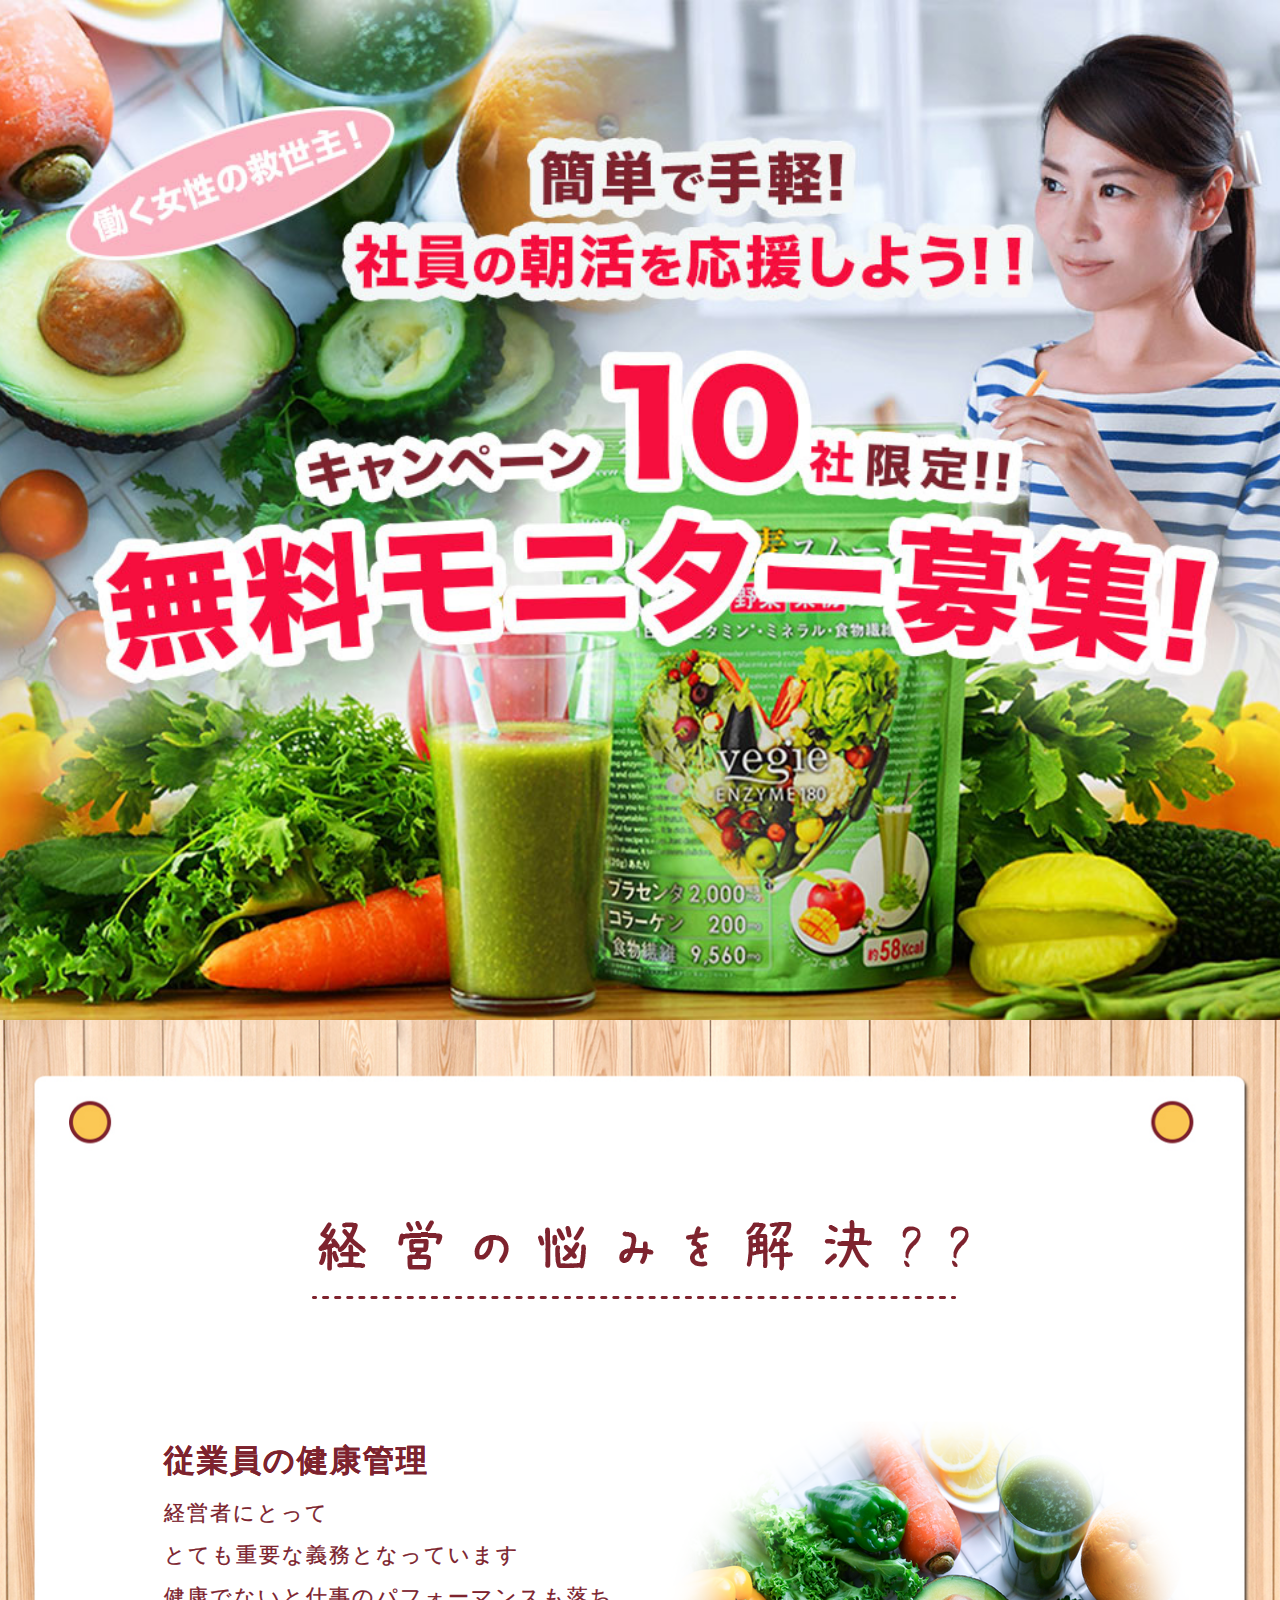
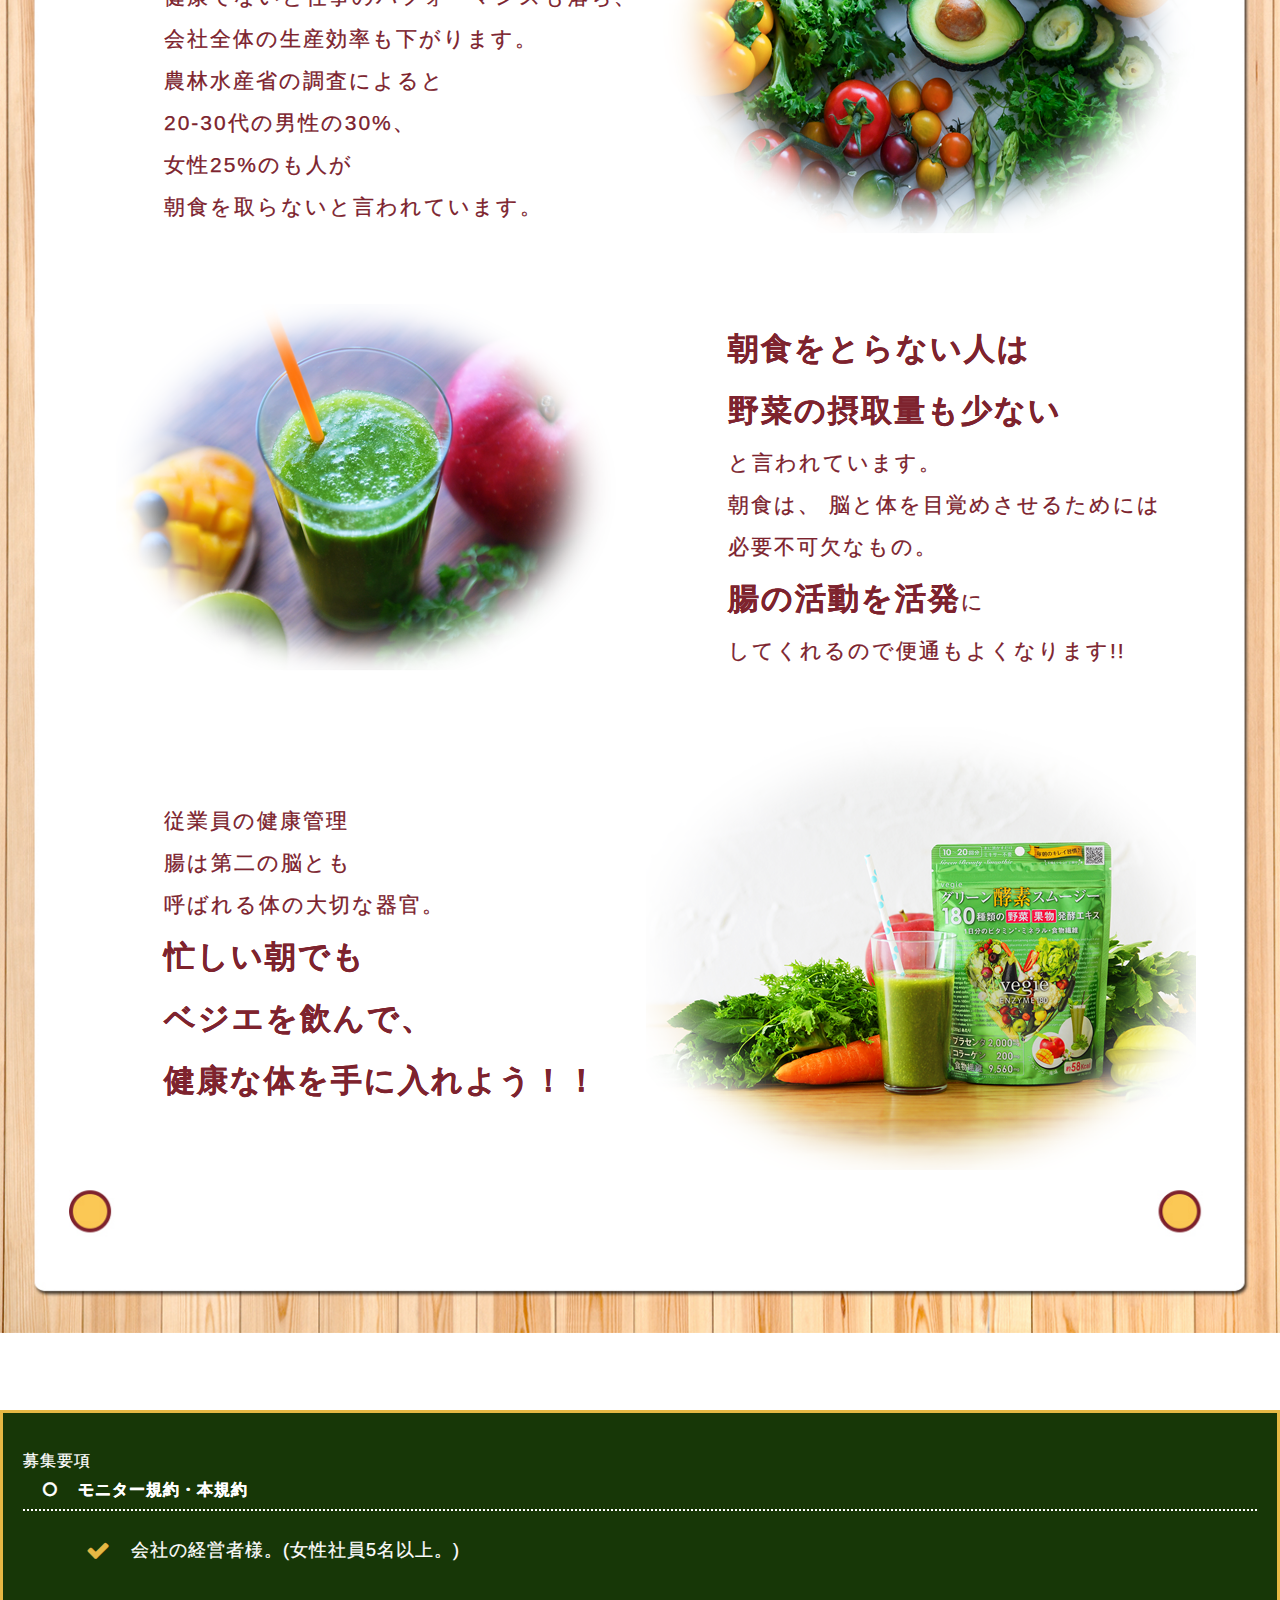
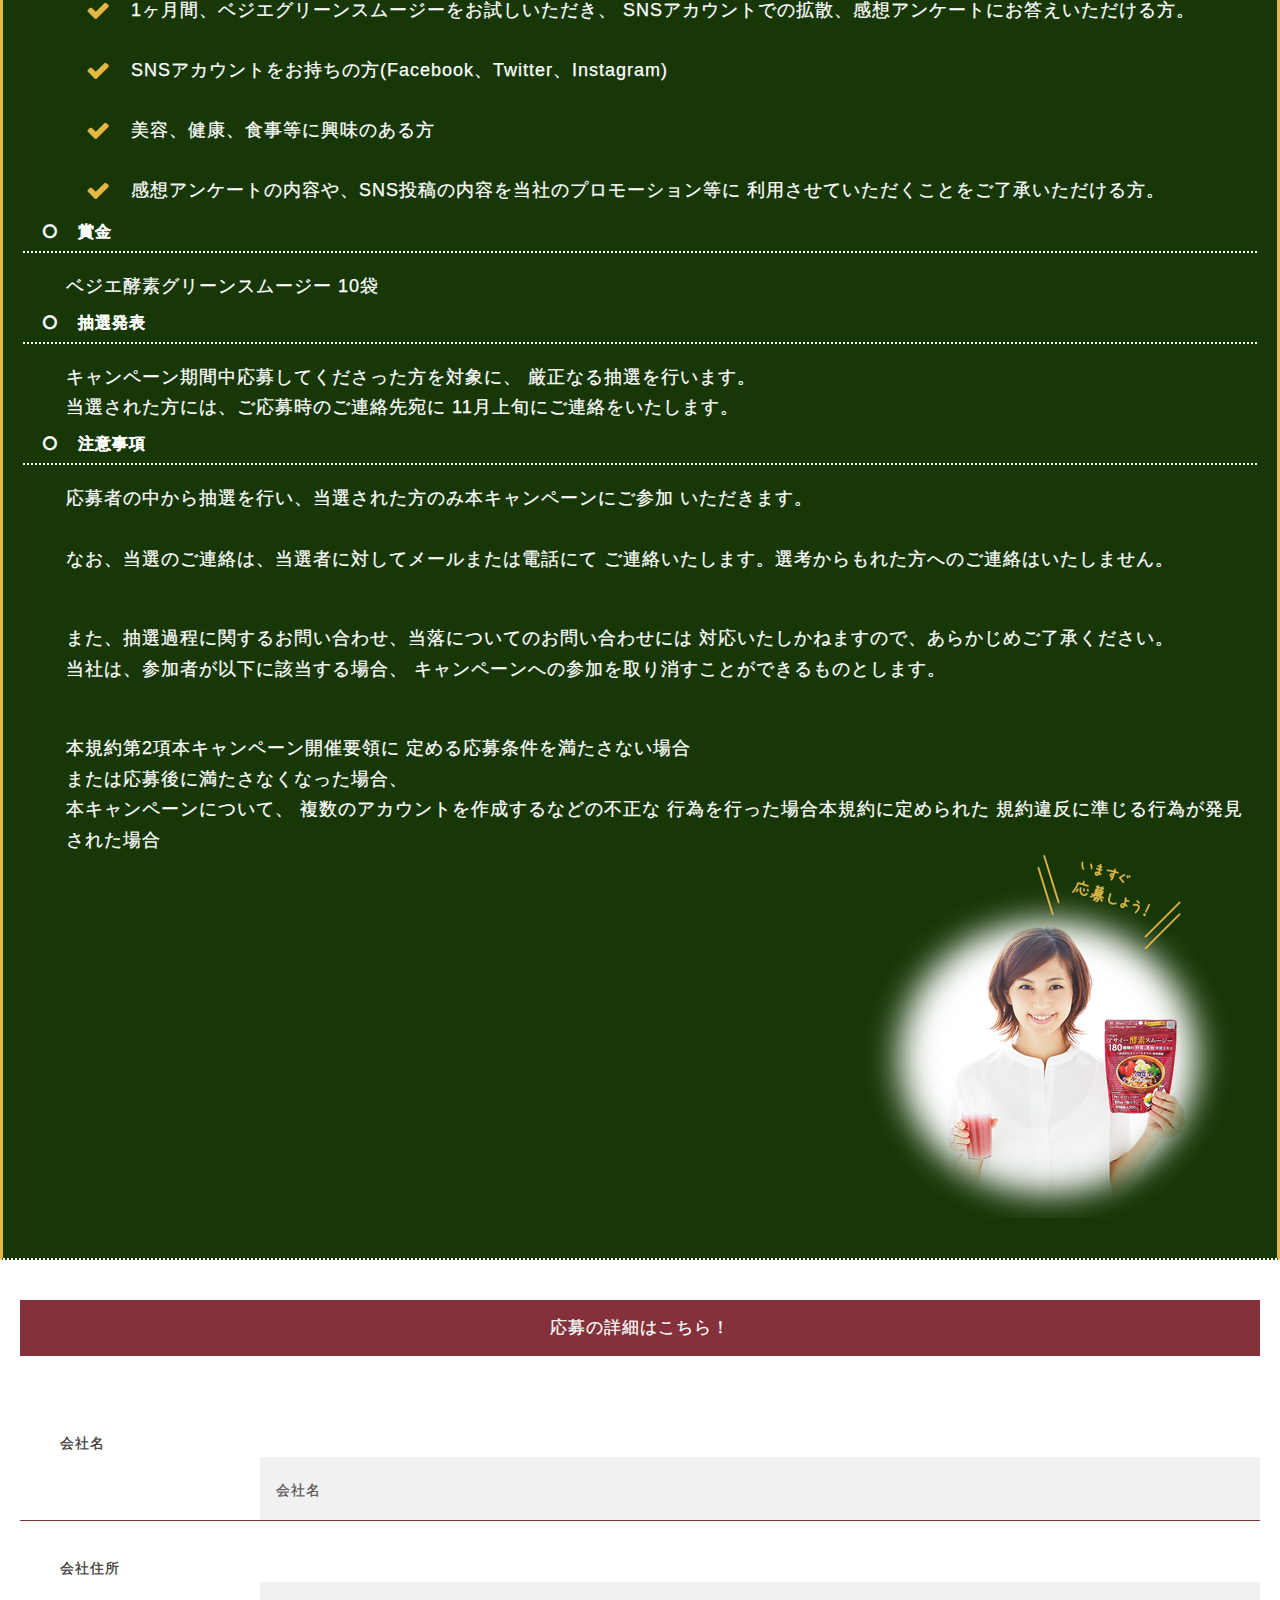
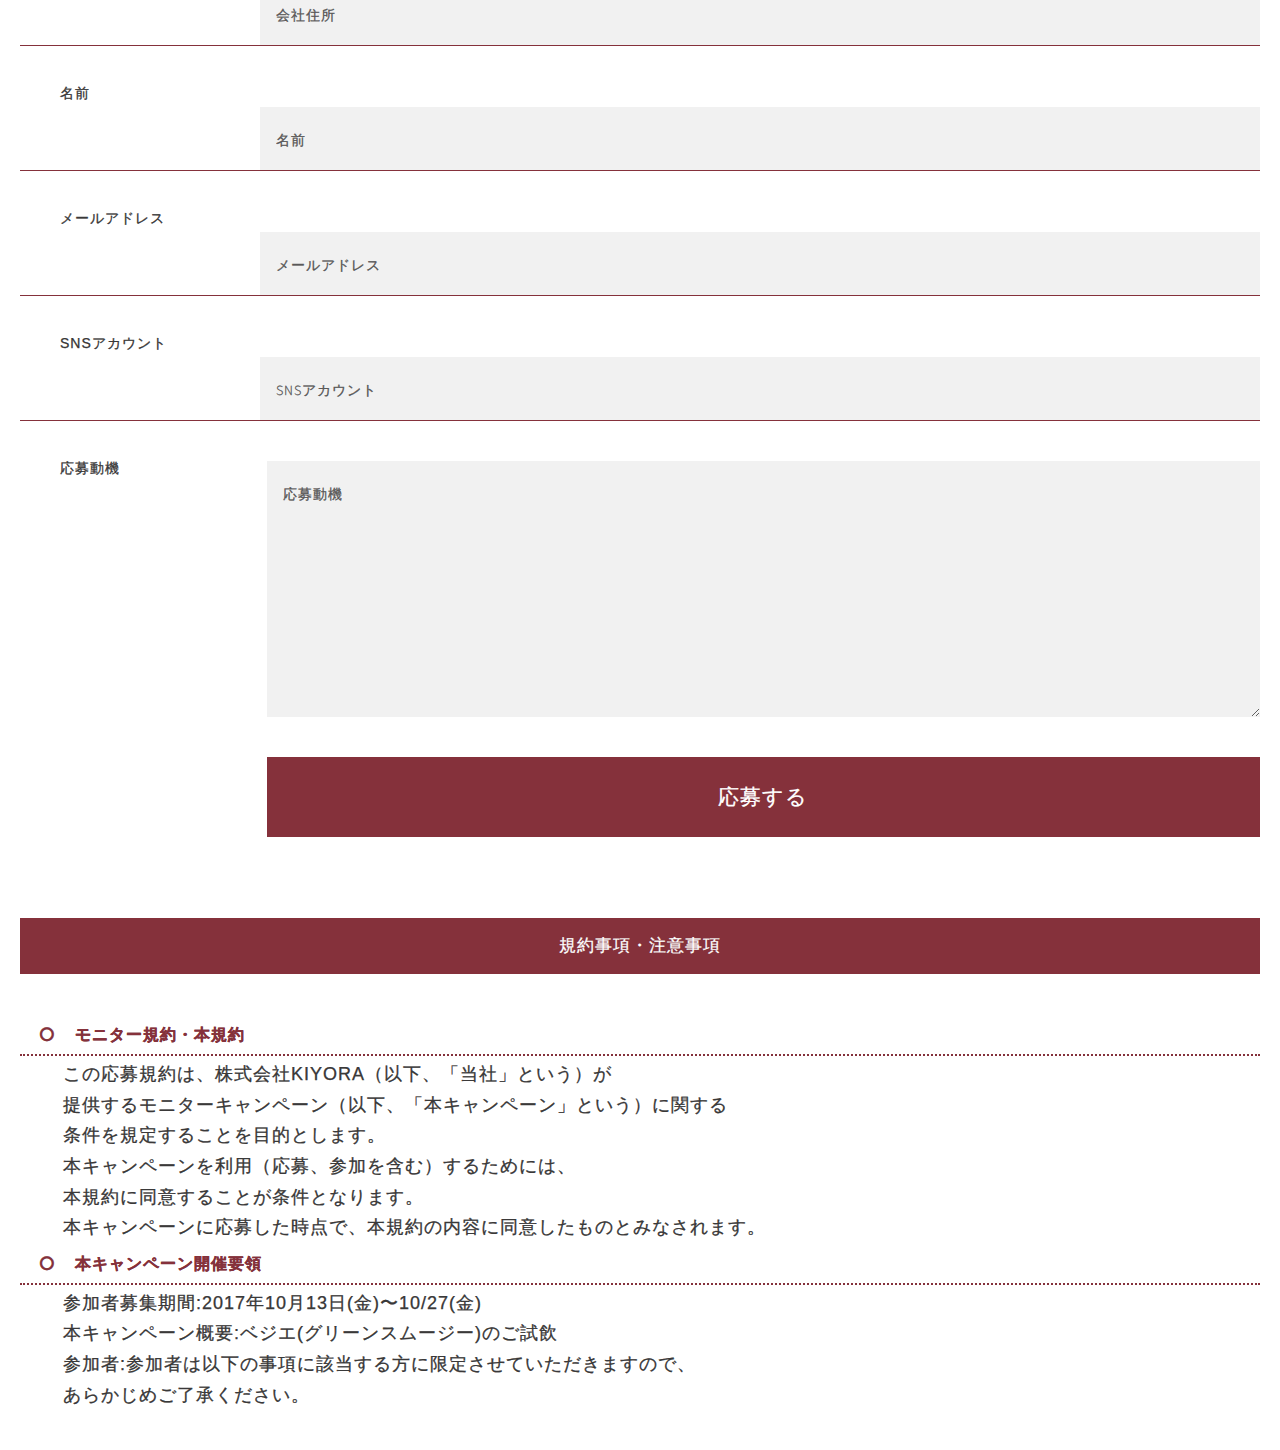
==== commit 7b36bbf9: "completed50%" ====
--- a/kyora/index.html
+++ b/kyora/index.html
@@ -1,5 +1,10 @@
 <!DOCTYPE HTML>
-
+<style>
+
+
+
+
+</style>
 
 <head>
     <title>ベジエキャンペーン</title>
@@ -15,49 +20,66 @@
 </head>
 
 <body>
-<section id="hero"> </section>
+<section id="hero">
+    <div class="sp-title wow fadeInUp"><br><br><img src="images/image1_sp_title_3.png"/></div>
+    <div class="sp-title  wow fadeInLeft"><img src="images/image1_sp_title.png"/></div>
+    <br><br>
+    <div class="sp-title wow fadeInRight"><img src="images/image1_sp_title_2.png"/></div>
+    
+
+</section>
     <!--経営者の悩み-->
-    <section id="second-col">
-        <div class="container-fluid second-col">
-            <div class="row clearfix">
-                <div class="space-250"></div>
-                <div class="space-250"></div>
-                <div class="col-6-app ">
-                     <p>
-                            従業員の健康管理。
-                            経営者にとって、
-                            とても重要な義務となっています。
-                            健康でないと仕事の
-                            パフォーマンスも落ち、
-                            会社全体の生産効率も下がります。
-                            農林水産省の調査によると
-                            20-30代の男性の30%、
-                            女性25%のも人が
-                            朝食を取らないと言われています。
-                     </p>
-                    
-                </div>
-                <div class="col-4-app ">
+    <article class="second-col">
+        <div class="container">
+            <center class="title">
+                <img src="images/image2_header.png"/>
+            </center>
+                <div class="download-info">
+                   <p>
+                     <span class="emphasis">従業員の健康管理</span><br>
+                      経営者にとって<br>
+                      とても重要な義務となっています<br>
+                      健康でないと仕事のパフォーマンスも落ち、<br>
+                      会社全体の生産効率も下がります。<br>
+                      農林水産省の調査によると<br>
+                     20-30代の男性の30%、<br> 女性25%のも人が<br>
+                     朝食を取らないと言われています。<br>
+                  </p>
+                </div>
+                <div class="download-info-2">
+                       <img src="images/image3_2.png" style="float:left;">
+                       <br><br>
+                        <p class="right">
+                            <br>    
+                          <span class="emphasis">
+                            朝食をとらない人は<br>
+                            野菜の摂取量も少ない<br>
+                         </span>
+                           と言われています。<br>
+                           朝食は、
+                           脳と体を目覚めさせるためには<br>
+                           必要不可欠なもの。<br>
+                           <span class="emphasis">
+                           腸の活動を活発</span>に<br>
+                           してくれるので便通もよくなります!!<br>
+                       </p>
+                     </div>
+                <div class="download-info-3">
                         <p>
-                                従業員の健康管理。
-                                経営者にとって、
-                                とても重要な義務となっています。
-                                健康でないと仕事の
-                                パフォーマンスも落ち、
-                                会社全体の生産効率も下がります。
-                                農林水産省の調査によると
-                                20-30代の男性の30%、
-                                女性25%のも人が
-                                朝食を取らないと言われています。
-                         </p>
-                          
-
-                </div>
-                   
-               
-            </div>    
-        </div>
-    </section>
+                          従業員の健康管理<br>
+                          腸は第二の脳とも<br>
+                          呼ばれる体の大切な器官。<br>
+                          <span class="emphasis">
+                          忙しい朝でも<br>
+                          ベジエを飲んで、<br>
+                          健康な体を手に入れよう！！<br>
+                        </span><br>
+                       </p>
+                </div>
+        </div>
+    </article>
+
+     <!--経営者必見-->
     <article class="box style3 chalkboard">
         <div class="container">
             <header class="title">
@@ -206,11 +228,10 @@
 
     <!-- Scripts -->
     <script src="assets/js/jquery.min.js"></script>
-  <!--  <script src="assets/js/jquery.scrolly.min.js"></script>-->
     <script src="assets/js/skel.min.js"></script>
     <script src="assets/js/util.js"></script>
-    <!--[if lte IE 8]><script src="assets/js/ie/respond.min.js"></script><![endif]-->
     <script src="assets/js/main.js"></script>
+    <script src="assets/js/wow.min.js"></script>
 </body>
 
 </html>--- a/kyora/assets/css/main.css
+++ b/kyora/assets/css/main.css
@@ -92,7 +92,8 @@
     vertical-align: baseline;
 }
 
-.chalkboard .title h2 {
+.chalkboard .title h2,
+.second-col .title h2, {
     font-size: 41px !important;
     font-weight: 500 !important;
     padding: 1em !important;
@@ -540,7 +541,6 @@
 
 @media screen and (max-width: 1680px) {
     .row>* {
-        padding: 40px 0 0 40px;
     }
     .row {
         margin: -40px 0 -1px -40px;
@@ -1285,10 +1285,7 @@
     -webkit-text-stroke: 0.25px;
 }
 
-body.is-scroll {
-    background-attachment: scroll, scroll;
-    background-size: auto, 100% auto;
-}
+
 
 body.is-loading * {
     -moz-transition: none !important;
@@ -1335,15 +1332,6 @@
     text-decoration: none;
 }
 
-h2 {
-    font-size: 1.25em;
-    letter-spacing: 8px;
-}
-
-h3 {
-    font-size: 1em;
-    letter-spacing: 5px;
-}
 
 strong,
 b {
@@ -1750,153 +1738,6 @@
 }
 
 
-/* Box */
-
-.box {
-    position: relative;
-    margin-top: 9em;
-    margin-bottom: 0;
-}
-
-.box:after {
-    content: '';
-    display: block;
-    position: absolute;
-    top: -9em;
-    left: 50%;
-    height: 9em;
-    border-left: solid 1px #fff;
-}
-
-.box:before {
-    content: '';
-    display: block;
-    width: 90px;
-    height: 66px;
-    position: absolute;
-    left: 50%;
-    top: -4.5em;
-    margin-left: -45px;
-    margin-top: -33px;
-    background: url("images/arrow.svg") no-repeat;
-}
-
-.box :last-child {
-    margin-bottom: 20px;
-}
-
-.box.style1 {
-    background: #fff;
-    padding: 3em;
-}
-
-.box.style1 .image {
-    display: block;
-    position: absolute;
-    top: 0;
-    width: 50%;
-    height: 100%;
-    background: #152E33;
-    overflow: hidden;
-}
-
-.box.style1 .image img {
-    position: absolute;
-    top: 0;
-    height: 100%;
-    width: auto;
-}
-
-.box.style1 .inner> :last-child {
-    margin: 0;
-}
-
-.box.style1.right .image {
-    left: 0;
-}
-
-.box.style1.right .image img {
-    right: 0;
-}
-
-.box.style1.right .inner {
-    margin-left: 50%;
-    padding-left: 3em;
-}
-
-.box.style1.left .image {
-    right: 0;
-}
-
-.box.style1.left .image img {
-    left: 0;
-}
-
-.box.style1.left .inner {
-    margin-right: 50%;
-    padding-right: 3em;
-}
-
-.box.style2 {
-    text-align: center;
-}
-
-.box.style2 header {
-    display: inline-block;
-    background: #fff;
-    padding: 2em 3em 2em 3em;
-    margin: 0;
-}
-
-.box.style2 header p {
-    padding: 0;
-}
-
-.box.style2 .inner {
-    position: relative;
-    padding: 40px 0 0px 0;
-}
-
-.box.style2 .inner:after {
-    content: '';
-    display: block;
-    position: absolute;
-    top: 0;
-    left: 50%;
-    height: 100%;
-    border-left: solid 1px #fff;
-}
-
-.box.style2 .inner .row {
-    position: relative;
-}
-
-.box.style2 .inner .row:before {
-    content: '';
-    display: block;
-    position: absolute;
-    top: 50%;
-    left: 20px;
-    width: calc(100% - 40px);
-    border-bottom: solid 1px #fff;
-}
-
-.box.style2 .inner .image {
-    position: relative;
-    z-index: 1;
-    padding: 20px;
-}
-
-.box.style3 {
-    background: #fff;
-    padding: 1em;
-}
-
-.box.style3 header {
-    text-align: center;
-}
-
-
 /* Icons */
 
 .icon {
@@ -2177,7 +2018,6 @@
         background-repeat: repeat, no-repeat;
         background-size: auto, 100% auto;
         background-position: top left, top center;
-        background-attachment: scroll, scroll;
         font-size: 14pt;
     }
     input,
--- a/kyora/assets/css/style.css
+++ b/kyora/assets/css/style.css
@@ -129,12 +129,6 @@
 }
 
 
-h2 {
-    font-size: 52px;
-    font-weight: 700;
-    text-transform: uppercase;
-}
-
 
 #hero {
     background: url("images/image1.jpg") no-repeat ;
@@ -142,6 +136,9 @@
     background-size: cover;
     min-height: 1020px;
 }
+.sp-title img {
+    display: none;
+}
 
 /* ipad pro 1024*/
 @media only screen and (max-width: 1024px) {
@@ -156,42 +153,17 @@
     #hero {
         background: url("images/image1_sp.jpg") no-repeat;
         background-position: top center ;
-        background-size:contain;
-        max-height: 480px;
+        background-size:cover;
+        min-height: 600px;
      }
+     .sp-title img {
+        display: block;
+        width:93%;
+        margin: 0 auto;
+    }
 }
 
 /* 2nd */
-
-#second-col {
-    background: url("images/image2_bg.jpg") repeat ;
-    background-size: cover;
-    min-height: 1520px;
-}
-
-
-
-.textbox {
-    margin-top: 3em;
-    margin-left:5em;
-}
-
-
-
-
-
-
-
-
-
-
-
-
-
-
-
-
-
 
 
 
@@ -200,27 +172,6 @@
     position: absolute;
     right: -135px;
 }
-
-
-
-
-
-
-
-
-
-
-
-
-
-
-
-
-
-
-
-
-
 
 
 
@@ -285,59 +236,139 @@
     padding: 0px 130px;
 }
 
-/*--経営者の悩み*/
-
-.col-4-app {
-    width: 33.33%;
-    float: left;
-    padding: 0px 45px;
-}
-.col-6-app {
-    width: 66.66%;
-    float: left;
-    padding: 0px 45px;
-}
-
-
-.col-4-app p, 
-.col-6-app p {
-    font-family: 'HelveticaNeue-Thin';
-    font-size: 21px;
-    line-height: 24px;
-    color: #7e232e;
-
-
-
-}
-
-
-.row {
-    overflow: hidden;
-    margin-top: 50px;
-}
-
-.row h3 {
-    font-size: 24px;
-    text-transform: uppercase;
-    font-weight: 700;
-    margin: 30px 0;
-}
-
-
-
-
-/* NOSE SECTION */
-
-#nose {
-    background: url('../img/nose-bg.png');
-    background-size: cover;
-    background-position: center;
-}
-
+/* 経営者の悩み */
+
+.second-col {
+   background: url("images/image2_bg.jpg") no-repeat;
+   display: block;
+   background-size: contain;
+   max-width: 1336px;
+   min-height: 1990px;
+}
+
+.second-col .container {
+    top:10em;
+    width:90%;
+    margin: 0 auto;
+
+ }
 .download-info {
-    width: 50%;
-    padding: 200px 0px;
-}
+    width: 100%;
+    padding: 8em 2em 1em 5em;
+    background: url("images/image3.png") bottom right no-repeat;
+}
+.download-info-3 {
+    width: 100%;
+    padding: 8em 2em 1em 5em;
+    background: url("images/image3_3.png") bottom right no-repeat;
+}
+.download-info-2 p .right {
+    width: 60%;
+    padding: 8em 5em 1em 5em;
+    float: right !important;
+}
+.download-info-2 img {
+    float: left !important;
+    padding:2em 7em 2em 2em;
+}
+.download-info p .emphasis,
+.download-info-2 p .emphasis,
+.download-info-3 p .emphasis
+ {
+    margin: 0;
+    padding: 0;
+    border: 0;
+    letter-spacing: 2px;
+    line-height: 200% !important;
+    color:#7e232e;
+    font-size:31px !important;
+    font-weight: bold;
+}
+.download-info p,
+.download-info-2 p,
+.download-info-3 p
+{
+    margin: 0;
+    padding: 0;
+    border: 0;
+    letter-spacing: 2px;
+    line-height: 200% !important;
+    color:#7e232e;
+    font-size:21px !important;
+    font-weight: bold;
+    font: inherit;
+    vertical-align: baseline;
+}
+
+/* mobile4*/
+@media only screen and (max-width: 767px) {
+    .second-col {
+        background: url("images/image2_bg_sp.jpg") no-repeat;
+        background-size: cover;
+        max-width: 100%;
+        min-height: 1350px !important;
+    }     
+    .second-col .container {
+        top: 2em;
+        width: 90%;
+        background-size: contain;
+        margin: 0 auto;
+        background-color: white;
+        border-radius: 5px;
+        box-shadow: 3px 3px 5px #888888;
+        
+     }
+     .display-info,
+     .second-col .title img 
+      {
+        width: 90%;
+        top:2em;
+        display: block !important;
+        position: relative;
+        margin-bottom: 1em;
+      }
+      .download-info ,
+      .download-info-2 ,
+      .download-info-3 
+      {
+       display: block;
+       padding: 1em 0 0 0 !important;
+       margin: 0;
+       line-height: 0;
+       letter-spacing: 0;
+       font-size: 60%;
+
+      }
+      .download-info,
+      .download-info-3
+      {
+       background: none;
+
+      }
+    .download-info-2 img,
+
+     {
+       display: none; 
+     }
+     .download-info p,
+    .download-info-2 p,
+    .download-info-3 p {
+     font-size: 16px !important;
+     width: 90%;
+     padding-top: 2em;
+     margin: 0 auto;
+   
+    }
+    .download-info p .emphasis,
+    .download-info-2 p .emphasis,
+    .download-info-3 p .emphasis
+    {
+     font-size: 24px !important;
+    }
+}
+
+
+
 
 
 #nose h2 {
@@ -527,10 +558,7 @@
         padding-right: 40px;
     }
     
-    .download-info {
-        width: 80%;
-    }
-    
+
 }
 
 
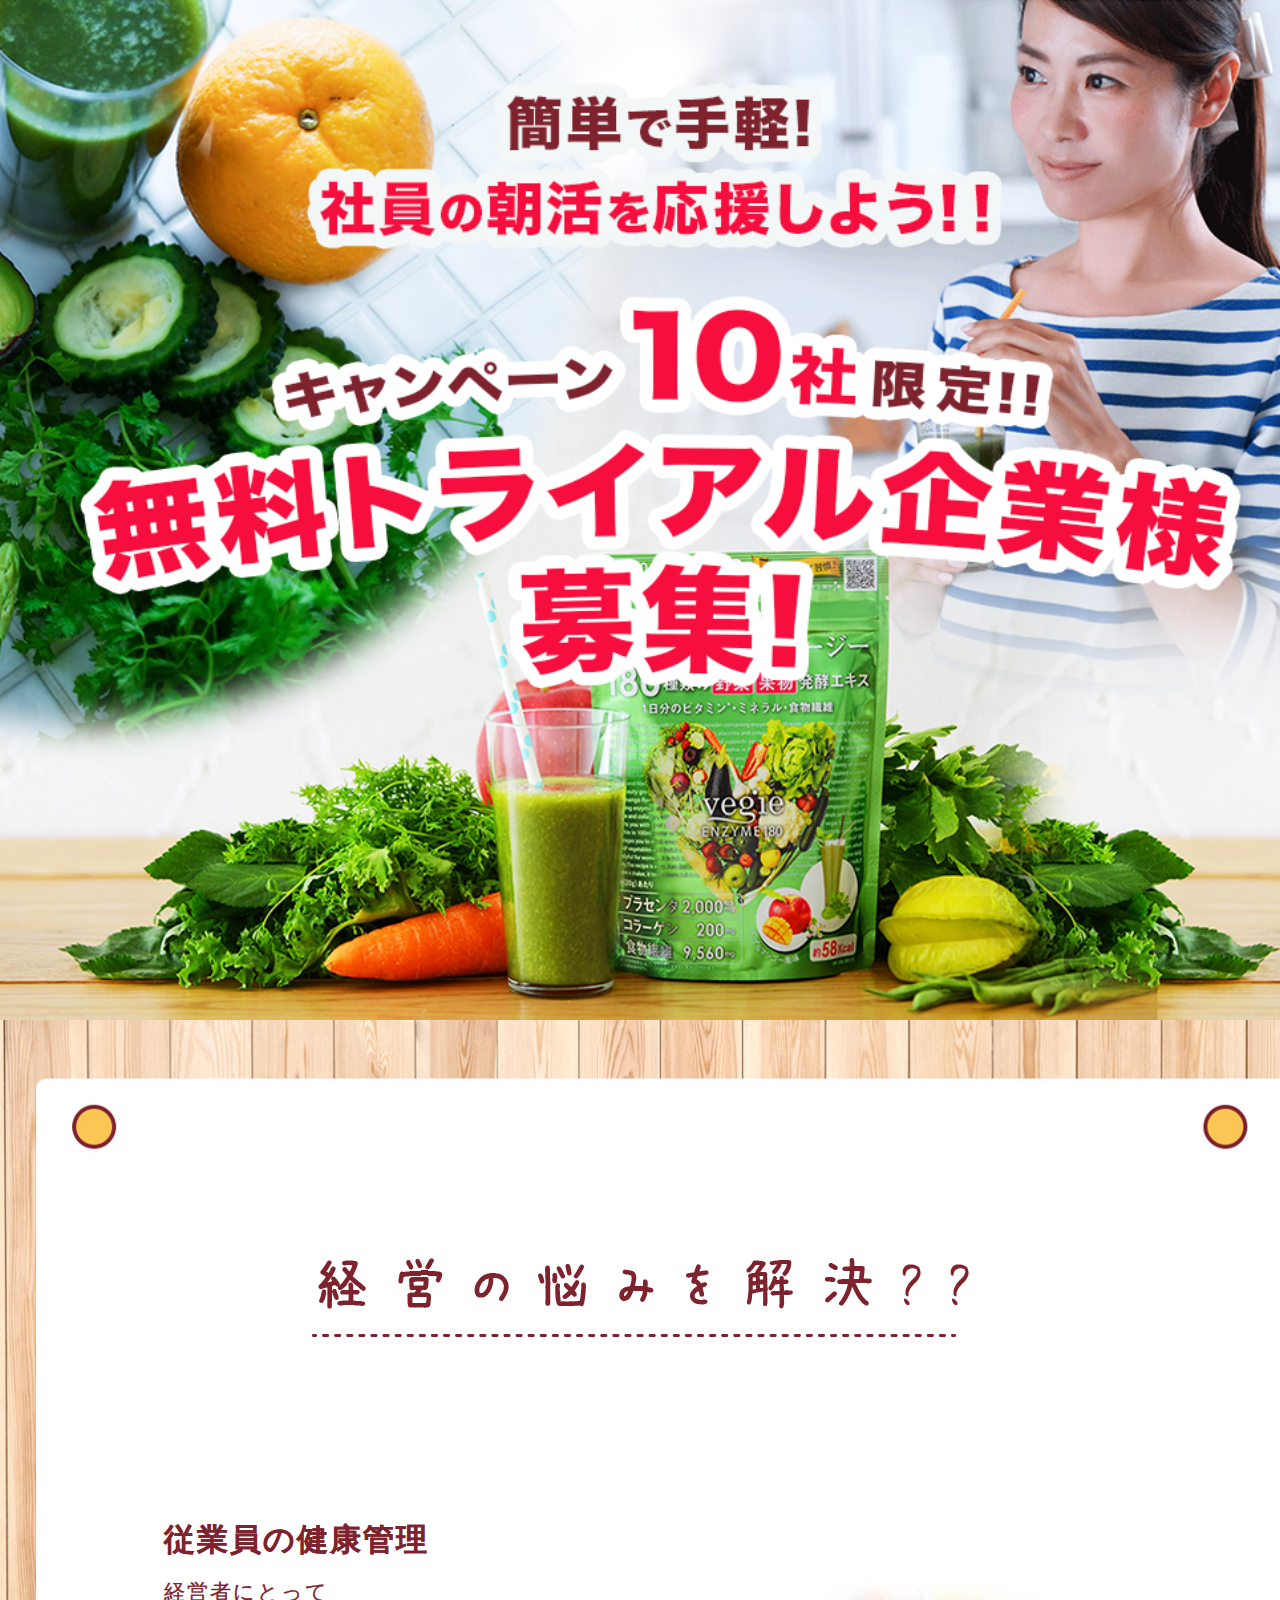
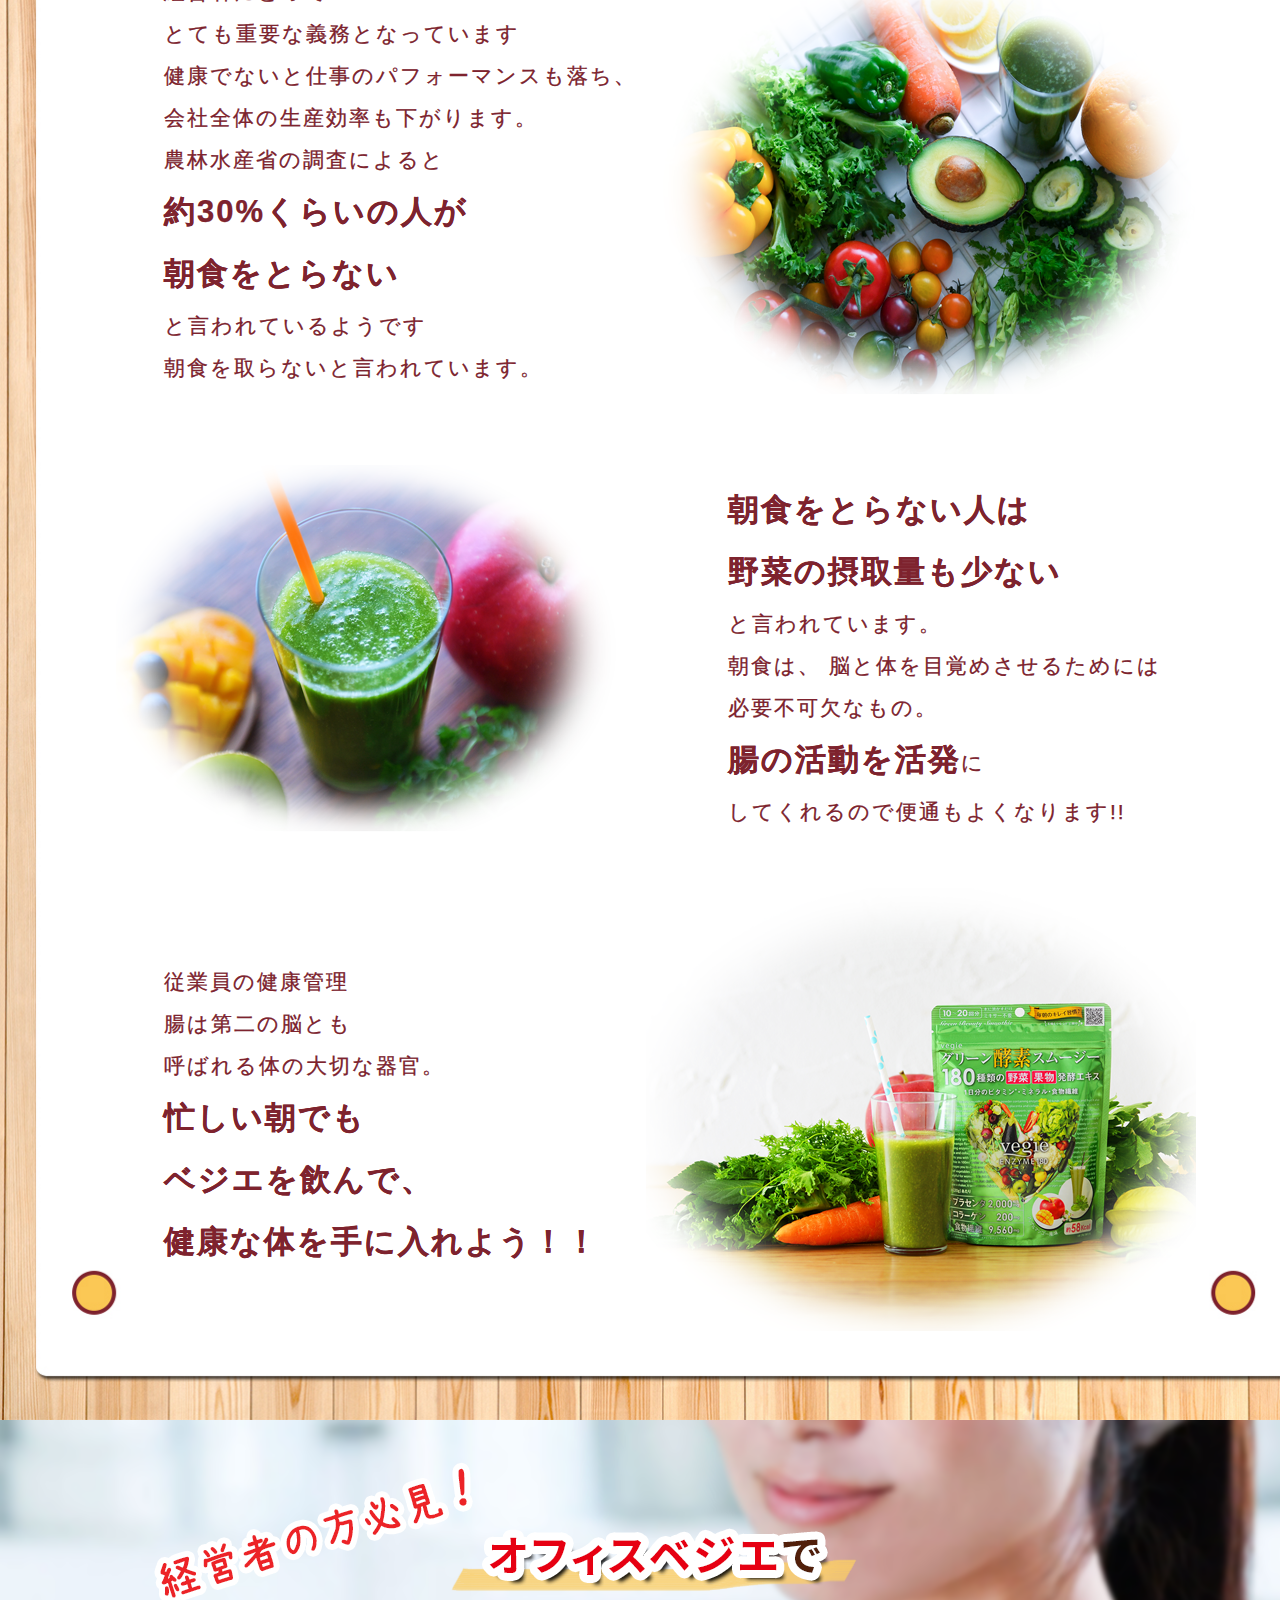
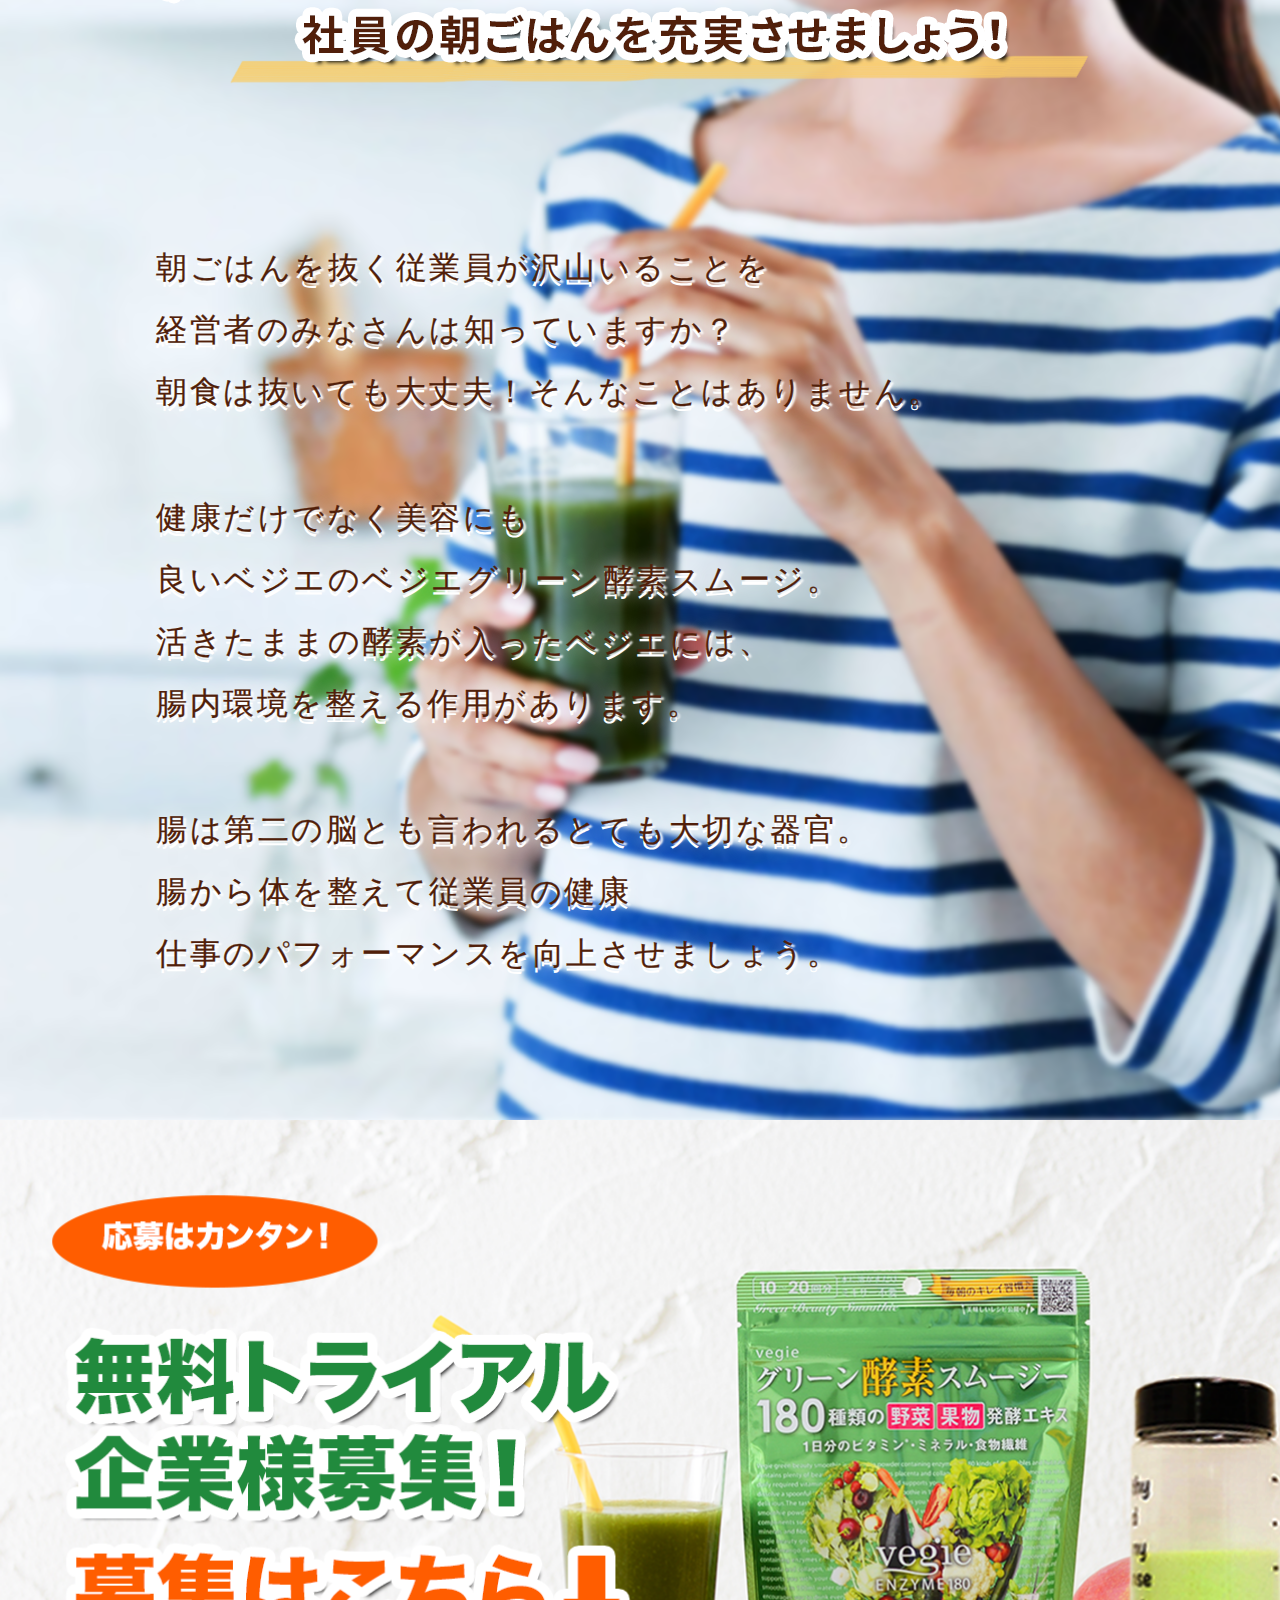
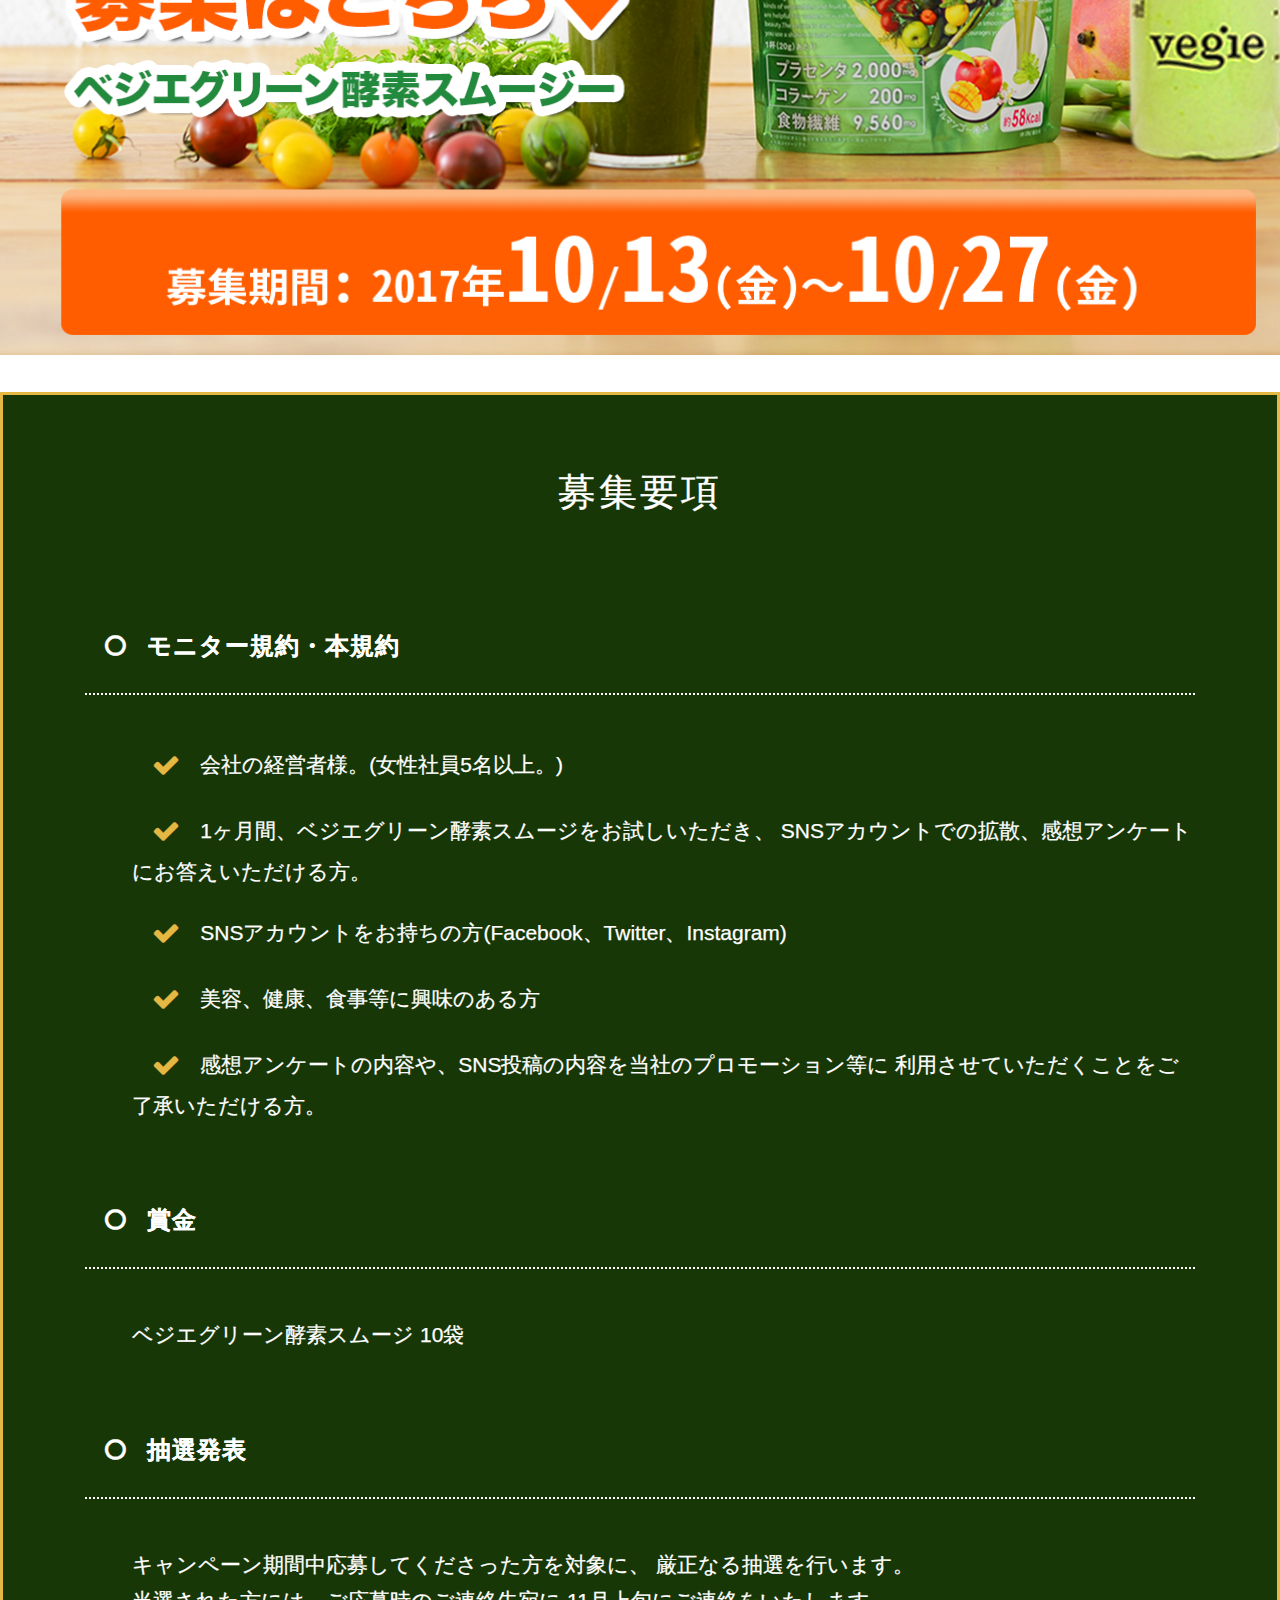
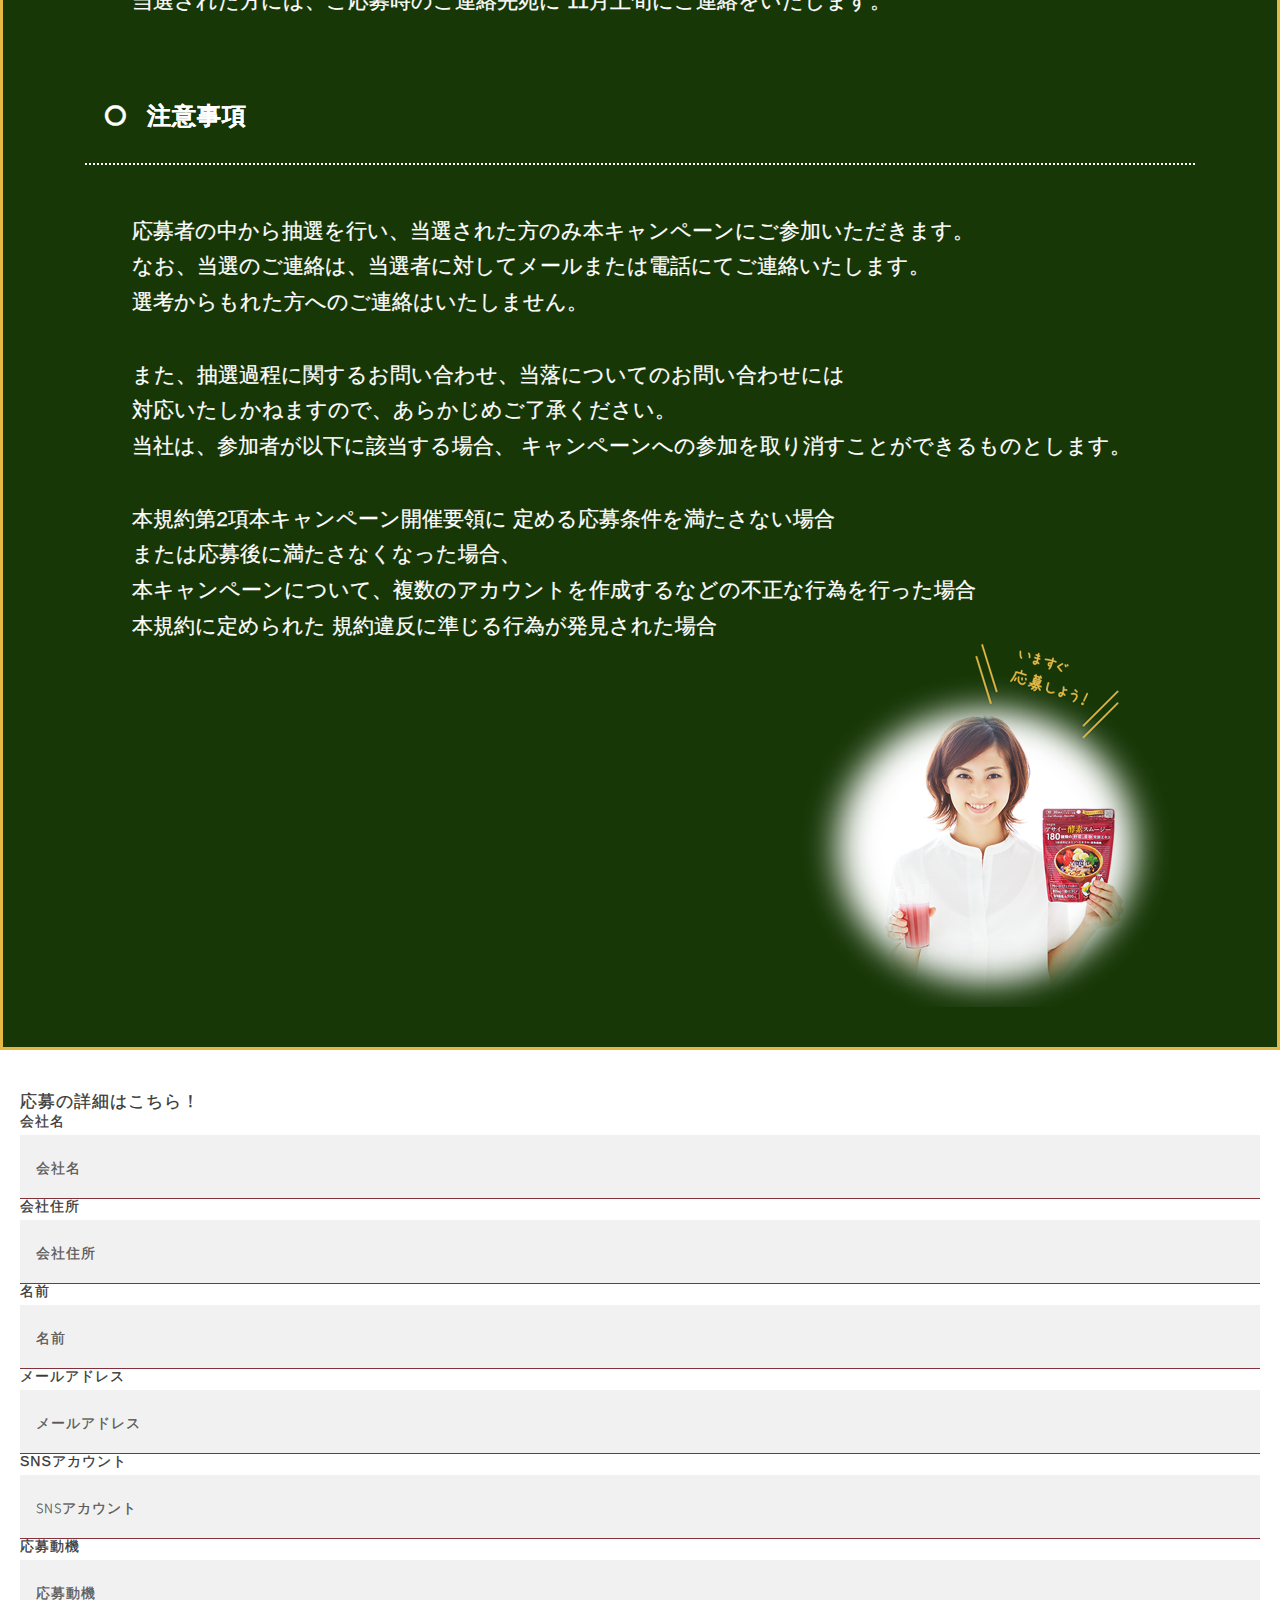
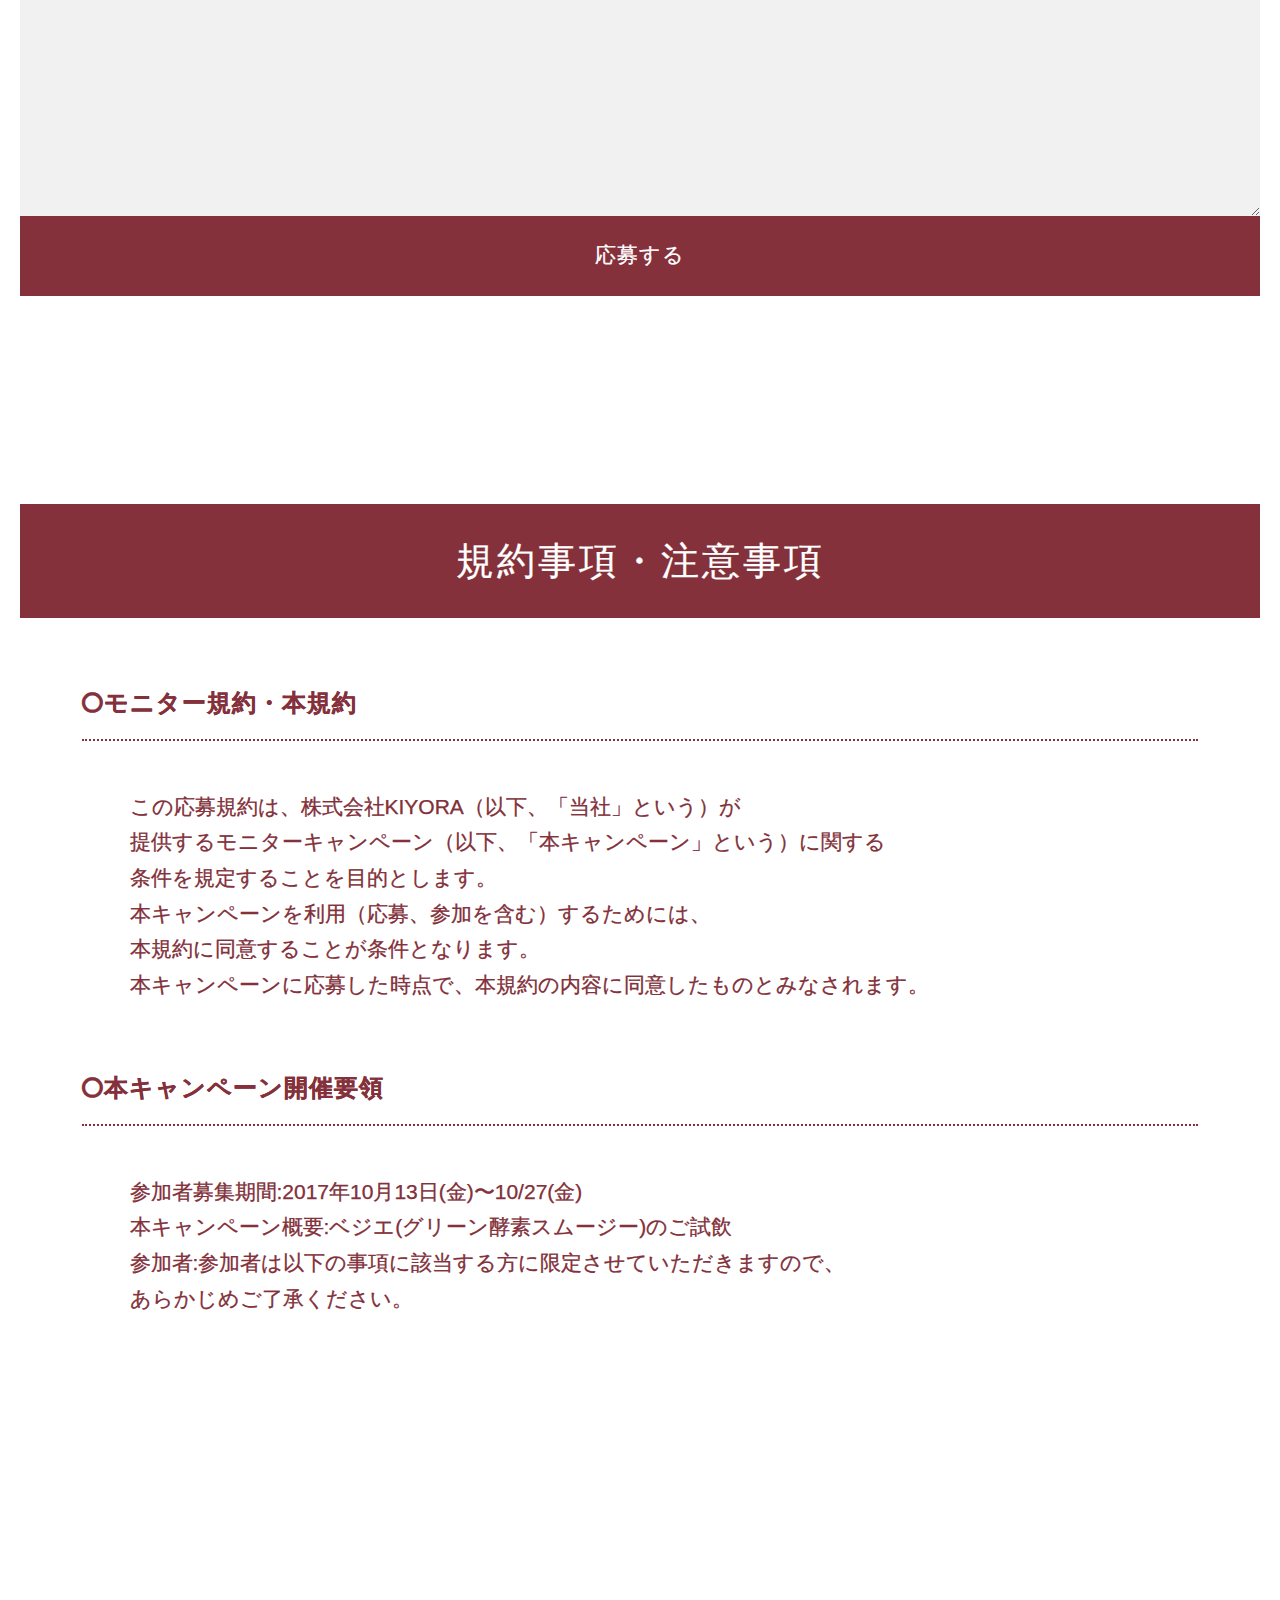
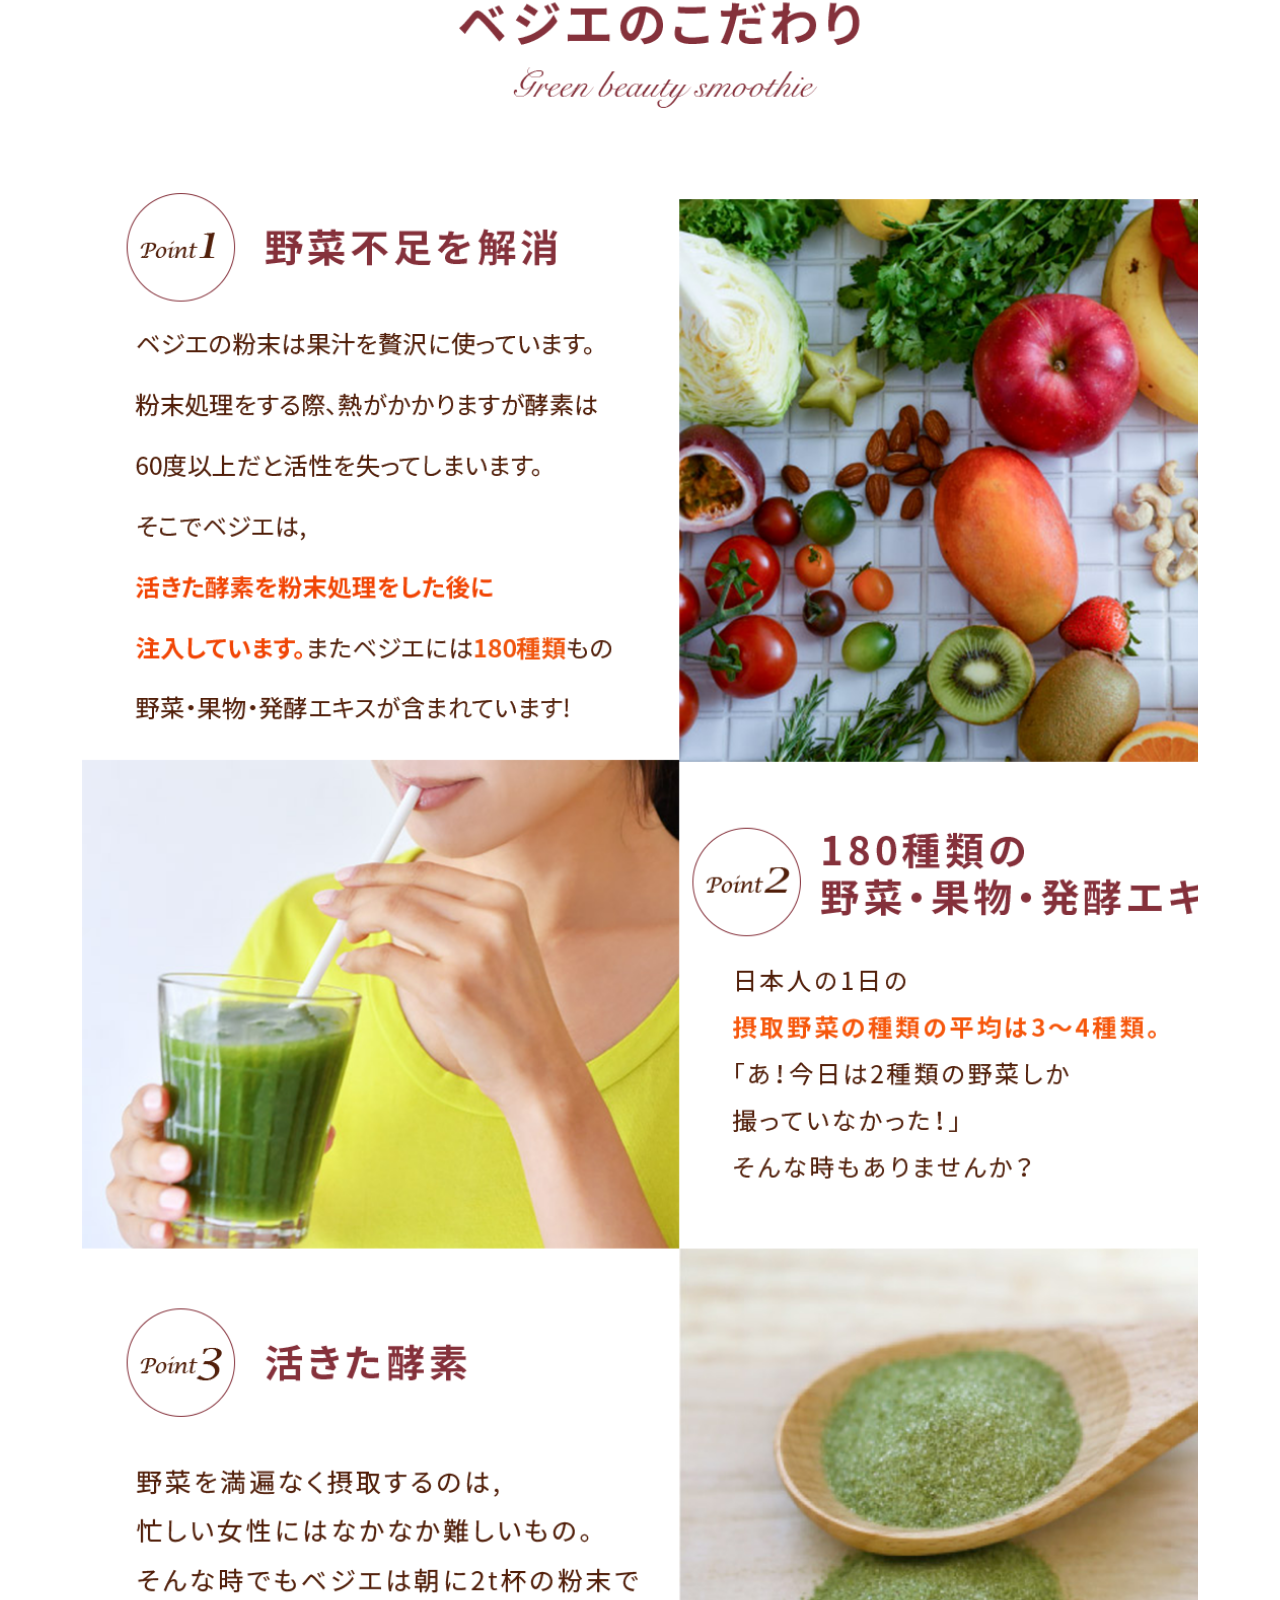
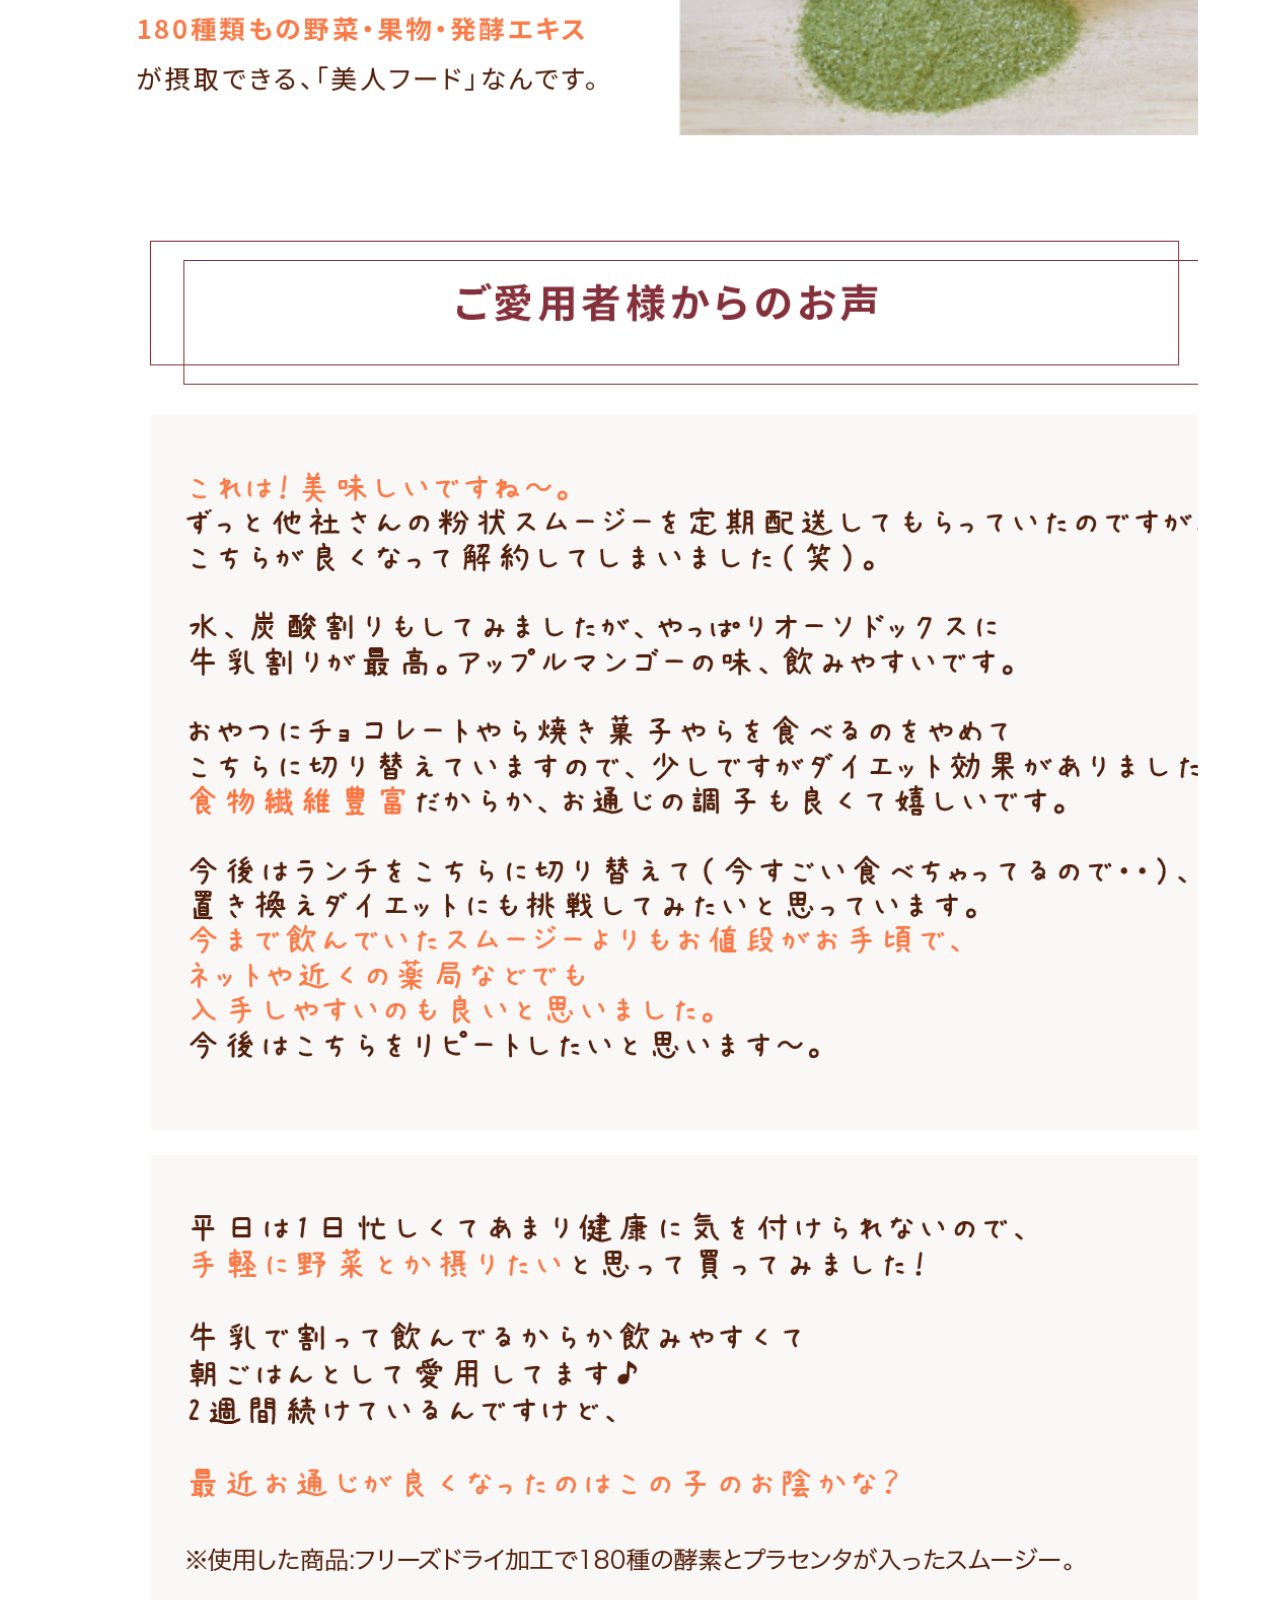
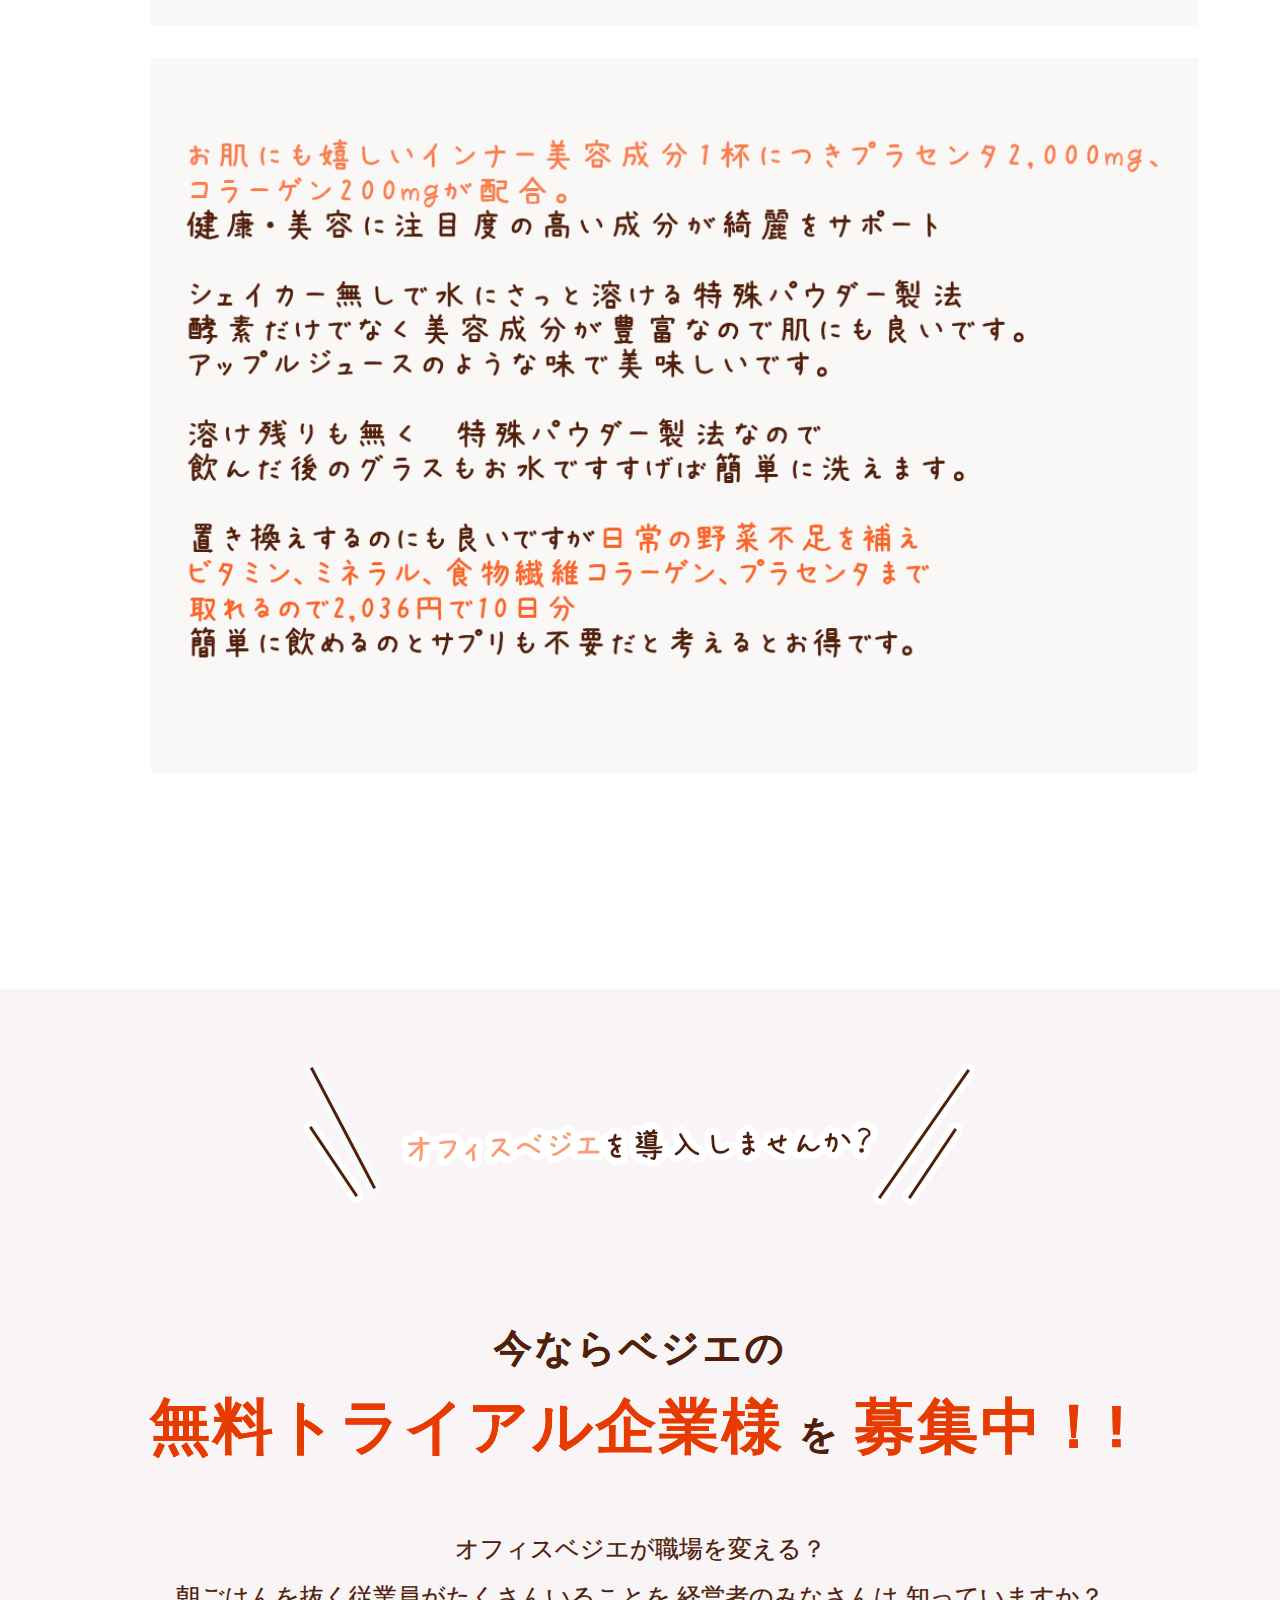
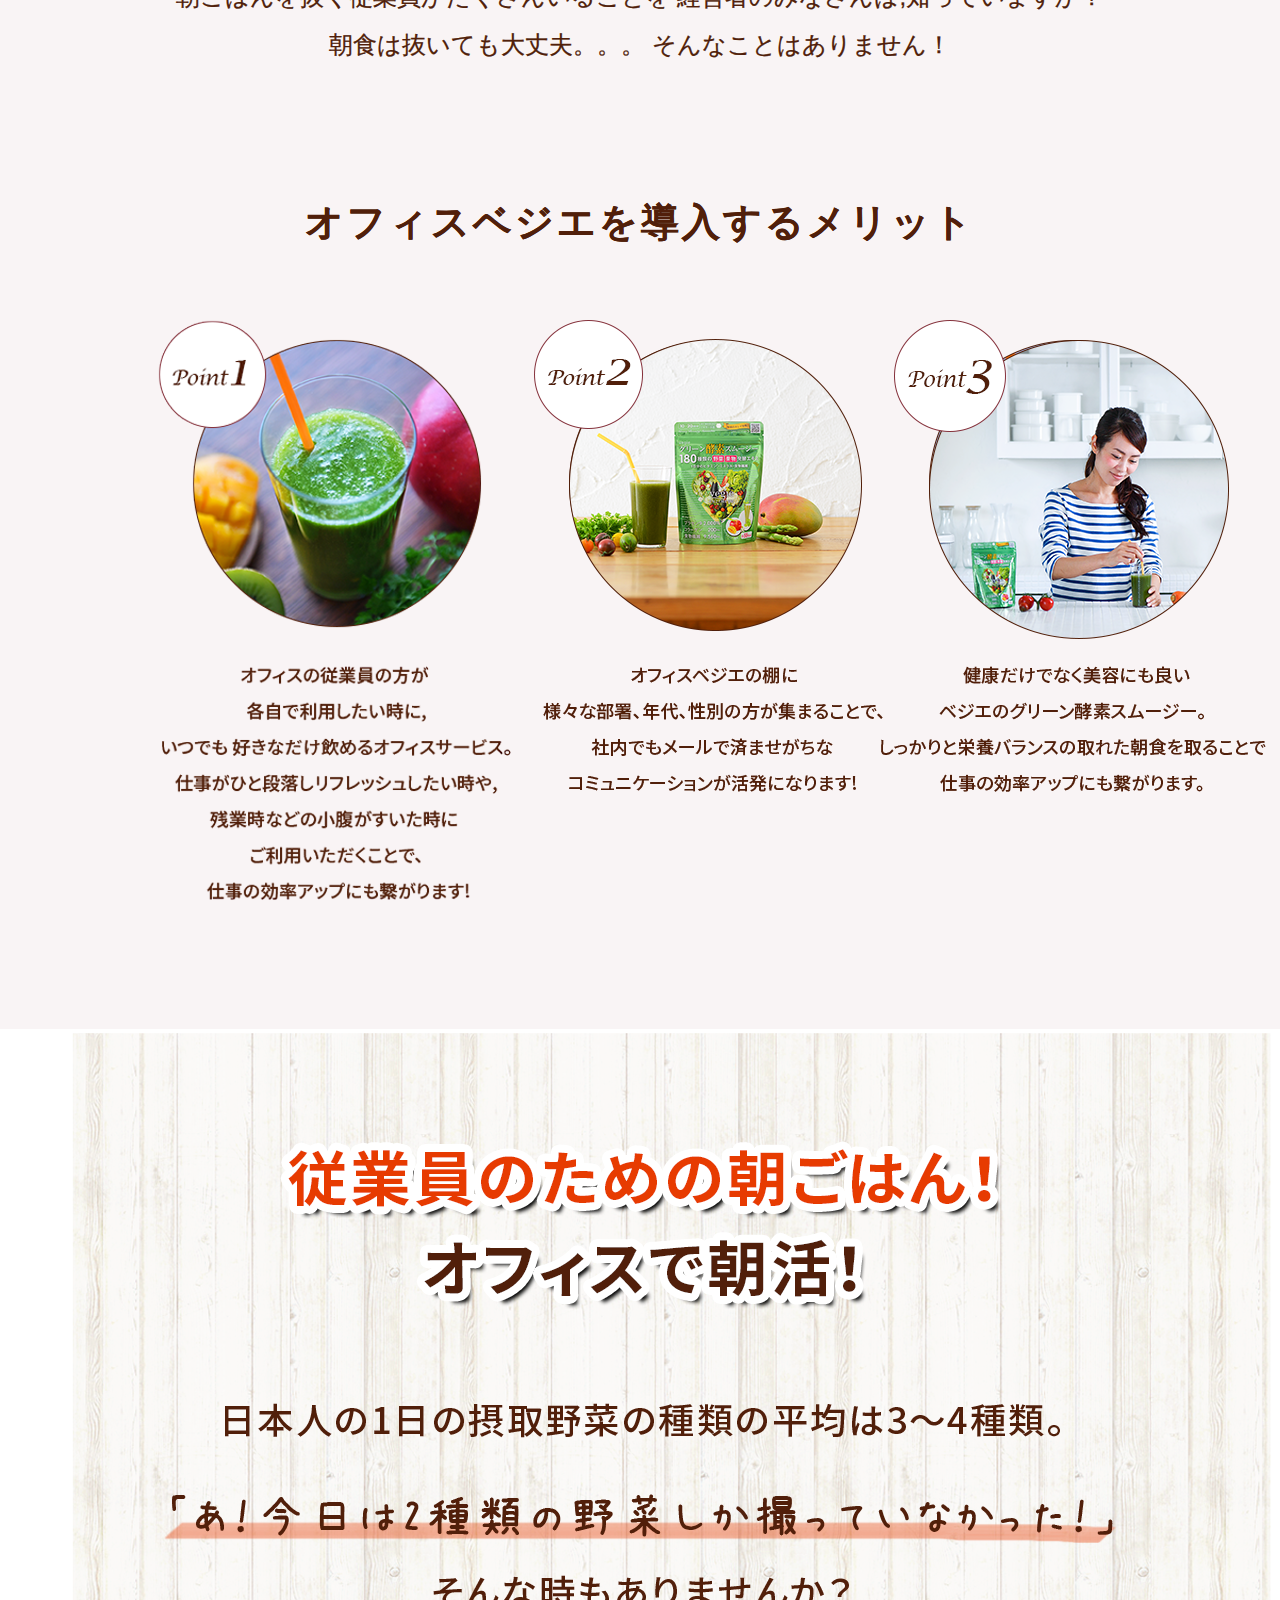
==== commit 4d26b1e2: "test" ====
--- a/kyora/index.html
+++ b/kyora/index.html
@@ -1,33 +1,23 @@
 <!DOCTYPE HTML>
-<style>
-
-
-
-
-</style>
-
 <head>
-    <title>ベジエキャンペーン</title>
+    <title> ベジエグリーン酵素スムージーキャンペーン</title>
     <meta charset="utf-8" />
     <meta name="viewport" content="width=device-width, initial-scale=1" />
     <!--[if lte IE 8]><script src="assets/js/ie/html5shiv.js"></script><![endif]-->
     <link rel="stylesheet" href="assets/css/main.css" />
-
     <link rel="stylesheet" href="assets/css/style.css" />
     <link rel="stylesheet" href="assets/css/animate.css" />
-
     <!--[if lte IE 8]><link rel="stylesheet" href="assets/css/ie8.css" /><![endif]-->
 </head>
-
-<body>
-<section id="hero">
-    <div class="sp-title wow fadeInUp"><br><br><img src="images/image1_sp_title_3.png"/></div>
-    <div class="sp-title  wow fadeInLeft"><img src="images/image1_sp_title.png"/></div>
-    <br><br>
-    <div class="sp-title wow fadeInRight"><img src="images/image1_sp_title_2.png"/></div>
-    
-
-</section>
+<body style=" box-shadow:-webkit-box-shadow: -1px 4px 15px 6px rgba(171,171,171,0.74);
+-moz-box-shadow: -1px 4px 15px 6px rgba(171,171,171,0.74);
+box-shadow: -1px 4px 15px 6px rgba(171,171,171,0.74);">
+    <section id="hero">
+        <br><br> 
+        <div class="sp-title">
+            <img src="images/image1_sp_title_2.png"/>
+        </div>
+    </section>
     <!--経営者の悩み-->
     <article class="second-col">
         <div class="container">
@@ -42,12 +32,16 @@
                       健康でないと仕事のパフォーマンスも落ち、<br>
                       会社全体の生産効率も下がります。<br>
                       農林水産省の調査によると<br>
-                     20-30代の男性の30%、<br> 女性25%のも人が<br>
+                      <span class="emphasis">
+                      約30%くらいの人が<br>
+                      朝食をとらない<br>
+                      </span>
+                     と言われているようです<br>
                      朝食を取らないと言われています。<br>
                   </p>
                 </div>
                 <div class="download-info-2">
-                       <img src="images/image3_2.png" style="float:left;">
+                       <img class="download-info-2-sp"src="images/image3_2.png" style="float:left;">
                        <br><br>
                         <p class="right">
                             <br>    
@@ -78,154 +72,293 @@
                 </div>
         </div>
     </article>
-
-     <!--経営者必見-->
+    <!--女性従業員の信頼を勝ち得る-->
+    <article class="three-col">
+        <div class="container">
+            <center>
+            <img src="images/image3_header.png"/>
+            </center>
+            <div class="download-info">
+                <p>
+                朝ごはんを抜く従業員が沢山いることを<br>
+                経営者のみなさんは知っていますか？<br>
+                朝食は抜いても大丈夫！そんなことはありません。<br>
+                </p>
+                <br><br> <br><br>
+                <p>
+                健康だけでなく美容にも<br>
+                良いベジエのベジエグリーン酵素スムージ。<br>
+                活きたままの酵素が入ったベジエには、<br>
+                腸内環境を整える作用があります。<br>
+                </p>
+                <br><br> <br><br>
+                <p>
+                腸は第二の脳とも言われるとても大切な器官。<br>
+                腸から体を整えて従業員の健康<br>
+                仕事のパフォーマンスを向上させましょう。<br>
+                </p>
+            </div>
+        </div>
+    </article>
+     <!--　いんくるーど --><!--　いんくるーど -->
+     <!--募集要項-->
+     <article class="four-col">
+     </article>     
     <article class="box style3 chalkboard">
         <div class="container">
-            <header class="title">
-                <h2>募集要項</h2>
-            </header>
-            <section class="apply-list">
+            <div class="wrapper">
+                <header class="title">
+                    <center><h2>募集要項</h2></center>
+                </header>
+                <section class="apply-list">
+                    <header class="rules">
+                        <h2><i class="fa fa-circle-o" aria-hidden="true"></i>モニター規約・本規約</h2>
+                    </header>
+                    <ul class="default">
+                        <li class="disable"> <i class="fa fa-check fa-lg" aria-hidden="true"></i>会社の経営者様。(女性社員5名以上。)</li>
+                        <li class="disable"> <i class="fa fa-check fa-lg" aria-hidden="true"></i>1ヶ月間、ベジエグリーン酵素スムージをお試しいただき、 SNSアカウントでの拡散、感想アンケートにお答えいただける方。
+                        </li>
+                        <li class="disable"> <i class="fa fa-check fa-lg" aria-hidden="true"></i>SNSアカウントをお持ちの方(Facebook、Twitter、Instagram)</li>
+                        <li class="disable"> <i class="fa fa-check fa-lg" aria-hidden="true"></i>美容、健康、食事等に興味のある方</li>
+                        <li class="disable"> <i class="fa fa-check fa-lg" aria-hidden="true"></i>感想アンケートの内容や、SNS投稿の内容を当社のプロモーション等に 利用させていただくことをご了承いただける方。 </li>
+                    </ul>
+                </section>
+                <section class="apply-list">
+                    <header class="rules">
+                        <h2><i class="fa fa-circle-o" aria-hidden="true"></i>賞金</h2>
+                    </header>
+                    <ul class="default">
+                        <li class="disable">ベジエグリーン酵素スムージ 10袋</li>
+                    </ul>
+                </section>
+                <section class="apply-list">
+                    <header class="rules">
+                        <h2><i class="fa fa-circle-o" aria-hidden="true"></i>抽選発表</h2>
+                    </header>
+                    <ul class="default">
+                        <li class="disable">
+                            キャンペーン期間中応募してくださった方を対象に、 厳正なる抽選を行います。
+                            <br> 当選された方には、ご応募時のご連絡先宛に 11月上旬にご連絡をいたします。
+                            <br>
+                        </li>
+                    </ul>
+                </section>
+                <section class="apply-list">
+                    <header class="rules">
+                        <h2><i class="fa fa-circle-o" aria-hidden="true">
+                        </i>注意事項
+                       </h2>
+                    </header>
+                    <ul class="default">
+                        <li class="disable">
+                            応募者の中から抽選を行い、当選された方のみ本キャンペーンにご参加いただきます。<br>
+                            なお、当選のご連絡は、当選者に対してメールまたは電話にてご連絡いたします。<br>
+                            選考からもれた方へのご連絡はいたしません。
+                        </li>
+                        <br> 
+                        <li class="disable">
+                            また、抽選過程に関するお問い合わせ、当落についてのお問い合わせには<br>
+                            対応いたしかねますので、あらかじめご了承ください。<br> 
+                            当社は、参加者が以下に該当する場合、 キャンペーンへの参加を取り消すことができるものとします。
+                        </li>
+                        <br> 
+                        <li class="disable">
+                            本規約第2項本キャンペーン開催要領に 定める応募条件を満たさない場合
+                            <br> または応募後に満たさなくなった場合、
+                            <br> 本キャンペーンについて、複数のアカウントを作成するなどの不正な行為を行った場合<br> 
+                            本規約に定められた 規約違反に準じる行為が発見された場合
+                        </li>
+                    </ul>
+                    <div class="col-md-12 col-xs-12" style="height:350px;">
+                        <img src="images/image4.png" style="float:right;">
+                    </div>
+            </section>
+           </div>
+        </div>
+    </article>
+    <!-- 応募フォーム　will be replace  -->
+    <article class="container box style3">
+        <div class="cv_title">
+            <p>応募の詳細はこちら！</p>
+        </div>
+        <form method="post" action="#">
+            <div class="row" style="margin :0 auto;">
+                <div class="borderline">
+                    <label>会社名</label>
+                    <div class="12u 12u$(mobile)"><input type="text" class="text" name="surname" placeholder="会社名" /></div>
+                </div>
+                <div class="borderline">
+                    <label>会社住所</label>
+                    <div class="12u 12u$(mobile)"><input type="text" class="text" name="surname" placeholder="会社住所" /></div>
+                </div>
+                <div class="borderline">
+                    <label>名前</label>
+                    <div class="12u 12u$(mobile)"><input type="text" class="text" name="surname" placeholder="名前" /></div>
+                </div>
+                <div class="borderline">
+                    <label>メールアドレス</label>
+                    <div class="12u 12u$(mobile)"><input type="text" class="text" name="surname" placeholder="メールアドレス" /></div>
+                </div>
+                <div class="borderline">
+                    <label>SNSアカウント</label>
+                    <div class="12u 12u$(mobile)"><input type="text" class="text" name="surname" placeholder="SNSアカウント" /></div>
+                </div>
+                <label>応募動機</label>
+                <div class="12u$ 12u$(mobile)">
+                    <textarea name="message" placeholder="応募動機"></textarea>
+                </div>
+                <div class="12u$ 12u$(mobile)">
+                    <ul>
+                        <input style="width: 100%;" type="submit" value="応募する" />
+                    </ul>
+                </div>
+
+        </form>
+    </article>
+    <br>
+    <br>
+    <br>
+    <br>
+    <br>
+    <br>
+    <br>
+    <br>
+
+     <!-- 規約事項・注意事項 -->
+    <article class="warning">
+        <div class="container">
+        <header class="title reverse">
+         <center><h2>規約事項・注意事項</h2></center>
+        </header>
+        <div class="wrapper">
+            <section>
                 <header class="rules">
-                    <h2><i class="fa fa-circle-o" aria-hidden="true"></i>モニター規約・本規約</h2>
+                    <h3><i class="fa fa-circle-o" aria-hidden="true"></i>モニター規約・本規約</h3>
                 </header>
                 <ul class="default">
-                    <li class="disable"> <i class="fa fa-check fa-lg" aria-hidden="true"></i>会社の経営者様。(女性社員5名以上。)</li>
-                    <li class="disable"> <i class="fa fa-check fa-lg" aria-hidden="true"></i>1ヶ月間、ベジエグリーンスムージーをお試しいただき、 SNSアカウントでの拡散、感想アンケートにお答えいただける方。
-                    </li>
-                    <li class="disable"> <i class="fa fa-check fa-lg" aria-hidden="true"></i>SNSアカウントをお持ちの方(Facebook、Twitter、Instagram)</li>
-                    <li class="disable"> <i class="fa fa-check fa-lg" aria-hidden="true"></i>美容、健康、食事等に興味のある方</li>
-                    <li class="disable"> <i class="fa fa-check fa-lg" aria-hidden="true"></i>感想アンケートの内容や、SNS投稿の内容を当社のプロモーション等に 利用させていただくことをご了承いただける方。 </li>
-                </ul>
-            </section>
-            <!-- 賞金-->
-            <section class="apply-list">
-                <header class="rules">
-                    <h2><i class="fa fa-circle-o" aria-hidden="true"></i>賞金</h2>
-                </header>
-                <ul class="default">
-                    <li class="disable">ベジエ酵素グリーンスムージー 10袋</li>
-                </ul>
-            </section>
-            <!-- 抽選発表-->
-
-            <section class="apply-list">
-                <header class="rules">
-                    <h2><i class="fa fa-circle-o" aria-hidden="true"></i>抽選発表</h2>
-                </header>
-                <ul class="default">
-                    <li class="disable">
-                        キャンペーン期間中応募してくださった方を対象に、 厳正なる抽選を行います。
-                        <br> 当選された方には、ご応募時のご連絡先宛に 11月上旬にご連絡をいたします。
+                    <li class="disable-reverse">
+                        この応募規約は、株式会社KIYORA（以下、「当社」という）が <br> 提供するモニターキャンペーン（以下、「本キャンペーン」という）に関する
+                        <br> 条件を規定することを目的とします。
+                        <br> 本キャンペーンを利用（応募、参加を含む）するためには、
+                        <br> 本規約に同意することが条件となります。
+                        <br> 本キャンペーンに応募した時点で、本規約の内容に同意したものとみなされます。
                         <br>
                     </li>
                 </ul>
             </section>
-            <!-- 注意事項-->
-
-            <section class="apply-list">
+            <section>
                 <header class="rules">
-                    <h2><i class="fa fa-circle-o" aria-hidden="true"></i>注意事項</h2>
+                    <h3><i class="fa fa-circle-o" aria-hidden="true"></i>本キャンペーン開催要領</h3>
                 </header>
                 <ul class="default">
-                    <li class="disable">
-                        応募者の中から抽選を行い、当選された方のみ本キャンペーンにご参加 いただきます。
-                        <br><br>なお、当選のご連絡は、当選者に対してメールまたは電話にて ご連絡いたします。選考からもれた方へのご連絡はいたしません。
-                        <br><br>
-                    </li>
-                    <li class="disable">
-                        また、抽選過程に関するお問い合わせ、当落についてのお問い合わせには 対応いたしかねますので、あらかじめご了承ください。
-                        <br> 当社は、参加者が以下に該当する場合、 キャンペーンへの参加を取り消すことができるものとします。
-                        <br><br>
-                    </li>
-                    <li class="disable">
-                        本規約第2項本キャンペーン開催要領に 定める応募条件を満たさない場合
-                        <br> または応募後に満たさなくなった場合、
-                        <br> 本キャンペーンについて、 複数のアカウントを作成するなどの不正な 行為を行った場合本規約に定められた 規約違反に準じる行為が発見された場合
+                    <li class="disable-reverse">
+                        参加者募集期間:2017年10月13日(金)〜10/27(金)<br> 本キャンペーン概要:ベジエ(グリーン酵素スムージー)のご試飲
+                        <br> 参加者:参加者は以下の事項に該当する方に限定させていただきますので、
+                        <br> あらかじめご了承ください。
                         <br>
                     </li>
                 </ul>
-                <div class="col-md-12 col-xs-12" style="height:350px;">
-                    <img src="images/image4.png" style="float:right;">
-                </div>
-        </div>
-        </section>
-        </div>
-    </article>
-    <!-- Contact Form  -->
-    <article class="container box style3">
-        <div class="cv_title">
-            <p>応募の詳細はこちら！</p>
-        </div>
-        <form method="post" action="#">
-            <div class="row" style="margin :0 auto;">
-                <div class="borderline">
-                    <label>会社名</label>
-                    <div class="12u 12u$(mobile)"><input type="text" class="text" name="surname" placeholder="会社名" /></div>
-                </div>
-                <div class="borderline">
-                    <label>会社住所</label>
-                    <div class="12u 12u$(mobile)"><input type="text" class="text" name="surname" placeholder="会社住所" /></div>
-                </div>
-                <div class="borderline">
-                    <label>名前</label>
-                    <div class="12u 12u$(mobile)"><input type="text" class="text" name="surname" placeholder="名前" /></div>
-                </div>
-                <div class="borderline">
-                    <label>メールアドレス</label>
-                    <div class="12u 12u$(mobile)"><input type="text" class="text" name="surname" placeholder="メールアドレス" /></div>
-                </div>
-                <div class="borderline">
-                    <label>SNSアカウント</label>
-                    <div class="12u 12u$(mobile)"><input type="text" class="text" name="surname" placeholder="SNSアカウント" /></div>
-                </div>
-                <label>応募動機</label>
-                <div class="12u$ 12u$(mobile)">
-                    <textarea name="message" placeholder="応募動機"></textarea>
-                </div>
-                <div class="12u$ 12u$(mobile)">
-                    <ul>
-                        <input style="width: 100%;" type="submit" value="応募する" />
-                    </ul>
-                </div>
-
-        </form>
-    </article>
-    <article class="container box style3">
-        <div class="cv_title">
-            <p>規約事項・注意事項</p>
-        </div>
-        <section>
-            <header class="rules">
-                <h2><i class="fa fa-circle-o" aria-hidden="true"></i>モニター規約・本規約</h2>
-            </header>
-            <ul class="default">
-                <li class="disable">
-                    この応募規約は、株式会社KIYORA（以下、「当社」という）が <br> 提供するモニターキャンペーン（以下、「本キャンペーン」という）に関する
-                    <br> 条件を規定することを目的とします。
-                    <br> 本キャンペーンを利用（応募、参加を含む）するためには、
-                    <br> 本規約に同意することが条件となります。
-                    <br> 本キャンペーンに応募した時点で、本規約の内容に同意したものとみなされます。
-                    <br>
-                </li>
-            </ul>
-        </section>
-        <section>
-            <header class="rules">
-                <h2><i class="fa fa-circle-o" aria-hidden="true"></i>本キャンペーン開催要領</h2>
-            </header>
-            <ul class="default">
-                <li class="disable">
-                    参加者募集期間:2017年10月13日(金)〜10/27(金)<br> 本キャンペーン概要:ベジエ(グリーンスムージー)のご試飲
-                    <br> 参加者:参加者は以下の事項に該当する方に限定させていただきますので、
-                    <br> あらかじめご了承ください。
-                    <br>
-                </li>
-            </ul>
-        </section>
-    </article>
-    
-
+            </section>
+        </div>
+        </div>         
+    </article>
+    <!--　いんくるーど --><!--　いんくるーど 終わり-->
+
+     <!--ベジえのこだわり-->
+     <br><br><br><br><br><br><br><br><br><br><br>     
+     <article class="five-col">
+            <div class="container">
+                <div class="wrapper"></div>
+            </div>
+     </article>
+
+   <!--無料トライアル企業様募集を募集中！!-->
+   <br><br><br><br><br><br><br><br><br><br><br>     
+   <article class="six-col">
+        <center class="title">
+            <img src="images/image6_header.png"/>
+        </center>
+        <div class="container">
+            <div class="wrapper">
+                <header class="title">
+                    <center class="cp">
+                        <h3>今ならベジエの<br>
+                            <span class="red">無料トライアル企業様</span> を
+                             <span class="red">募集中！!</span>
+                        </h3>
+                    </center>
+                </header>
+                <center>
+                    <p class="disable-reverse">オフィスベジエが職場を変える？ <br>
+                        朝ごはんを抜く従業員がたくさんいることを
+                        経営者のみなさんは,知っていますか？ <br>
+                        朝食は抜いても大丈夫。。。 
+                        そんなことはありません！</p>
+                </center>
+                <br><br><br> <br><br><br>
+                <header class="title">
+                    <center class="cp">
+                        <h3>オフィスベジエを導入するメリット</h3>
+                    </center>
+                </header>
+                <div class="U3_12"  style="margin:1em;">
+                    <center>
+                     <img src="images/col-1-img.png"/>
+                    </center>
+                </div>
+                <div class="U3_12" style="margin:1em;">
+                    <center >
+                        <img src="images/col-2-img.png"/>
+                    </center>
+                 </div>
+                <div class="U3_12">
+                    <center>
+                        <img src="images/col-3-img.png"/>
+                    </center>
+                </div>                
+            </div>
+        </div>
+  </article>
+   <!--　いんくるーど --><!--　いんくるーど 終わり-->
+   <article class="seven-col">
+        <div class="container">
+        <center class="title">
+            <img src="images/image7_header.png"/>
+        </center>
+        <br><br><br>
+        <center>
+          <img src="images/image7_header_sub.png"/>
+        </center>
+        </div>   
+        <br><br><br>
+    </article>
+    <article class="seven-sub-col"></article>
+    <article class="seven-col">
+        <div class="container">
+            <div class="wrapper">
+                 <center>
+                <p class="disable-reverse biggertext">
+                野菜を満遍なく摂取するのは, <br>
+                はなかなか難しいもの。<br>
+                <b>
+                <br>
+                <span class="thin">そんな時でもベジエは朝に</span>
+                 2杯の粉末 <span class="thin">で,</span><br>
+                180種類もの野菜・果物・発酵エキス<br>
+                が摂取できる、「美人フード」 <span class="thin">なんです。</span><br>
+                </b>
+                <br>
+                
+                忙しい朝でもベジエを2杯、<br>
+                お水や牛乳に入れてシェイクするだけ。<br>
+                ベジエは1杯あたりコストパフォーマンスにも
+                優れた<br>
+                <b>手軽に取れる「朝食」です。</b>
+                 </p>
+                 </center>
+            </div>
+        </div>
+    </article>
     <!-- Scripts -->
     <script src="assets/js/jquery.min.js"></script>
     <script src="assets/js/skel.min.js"></script>
--- a/kyora/assets/css/main.css
+++ b/kyora/assets/css/main.css
@@ -115,6 +115,7 @@
 
 body {
     line-height: 1;
+    box-shadow:  5px 5px 5px #888888;
 }
 
 ol,
@@ -144,1127 +145,6 @@
     -webkit-text-size-adjust: none;
 }
 
-
-/* Box Model */
-
-*,
-*:before,
-*:after {
-    -moz-box-sizing: border-box;
-    -webkit-box-sizing: border-box;
-    box-sizing: border-box;
-}
-
-
-/* Containers */
-
-.container {
-    margin-left: auto;
-    margin-right: auto;
-}
-
-.container.\31 25\25 {
-    width: 100%;
-    max-width: 1425px;
-    min-width: 1140px;
-}
-
-.container.\37 5\25 {
-    width: 855px;
-}
-
-.container.\35 0\25 {
-    width: 570px;
-}
-
-.container.\32 5\25 {
-    width: 285px;
-}
-
-.container {
-    width: 1140px;
-}
-
-@media screen and (max-width: 1680px) {
-    .container.\31 25\25 {
-        width: 100%;
-        max-width: 1200px;
-        min-width: 960px;
-    }
-    .container.\37 5\25 {
-        width: 720px;
-    }
-    .container.\35 0\25 {
-        width: 480px;
-    }
-    .container.\32 5\25 {
-        width: 240px;
-    }
-    .container {
-        width: 960px;
-    }
-}
-
-@media screen and (max-width: 1080px) {
-    .container.\31 25\25 {
-        width: 100%;
-        max-width: 118.75%;
-        min-width: 95%;
-    }
-    .container.\37 5\25 {
-        width: 71.25%;
-    }
-    .container.\35 0\25 {
-        width: 47.5%;
-    }
-    .container.\32 5\25 {
-        width: 23.75%;
-    }
-    .container {
-        width: 95%;
-    }
-}
-
-@media screen and (max-width: 840px) {
-    .container.\31 25\25 {
-        width: 100%;
-        max-width: 118.75%;
-        min-width: 95%;
-    }
-    .container.\37 5\25 {
-        width: 71.25%;
-    }
-    .container.\35 0\25 {
-        width: 47.5%;
-    }
-    .container.\32 5\25 {
-        width: 23.75%;
-    }
-    .container {
-        width: 95%;
-    }
-}
-
-@media screen and (max-width: 736px) {
-    .container.\31 25\25 {
-        width: 100%;
-        max-width: 118.75%;
-        min-width: 95%;
-    }
-    .container.\37 5\25 {
-        width: 71.25%;
-    }
-    .container.\35 0\25 {
-        width: 47.5%;
-    }
-    .container.\32 5\25 {
-        width: 23.75%;
-    }
-    .container {
-        width: 95% !important;
-    }
-
-}
-
-
-/* Grid */
-
-.row {
-    border-bottom: solid 1px transparent;
-    -moz-box-sizing: border-box;
-    -webkit-box-sizing: border-box;
-    box-sizing: border-box;
-}
-
-.row>* {
-    float: left;
-    -moz-box-sizing: border-box;
-    -webkit-box-sizing: border-box;
-    box-sizing: border-box;
-}
-
-.row:after,
-.row:before {
-    content: '';
-    display: block;
-    clear: both;
-    height: 0;
-}
-
-.row.uniform>*> :first-child {
-    margin-top: 0;
-}
-
-.row.uniform>*> :last-child {
-    margin-bottom: 0;
-}
-
-.row.\30 \25>* {
-    padding: 0px 0 0 0px;
-}
-
-.row.\30 \25 {
-    margin: 0px 0 -1px 0px;
-}
-
-.row.uniform.\30 \25>* {
-    padding: 0px 0 0 0px;
-}
-
-.row.uniform.\30 \25 {
-    margin: 0px 0 -1px 0px;
-}
-
-.row>* {
-    padding: 40px 0 0 40px;
-}
-
-.row {
-    margin: -40px 0 -1px -40px;
-}
-
-.row.uniform>* {
-    padding: 40px 0 0 40px;
-}
-
-.row.uniform {
-    margin: -40px 0 -1px -40px;
-}
-
-.row.\32 00\25>* {
-    padding: 80px 0 0 80px;
-}
-
-.row.\32 00\25 {
-    margin: -80px 0 -1px -80px;
-}
-
-.row.uniform.\32 00\25>* {
-    padding: 80px 0 0 80px;
-}
-
-.row.uniform.\32 00\25 {
-    margin: -80px 0 -1px -80px;
-}
-
-.row.\31 50\25>* {
-    padding: 60px 0 0 60px;
-}
-
-.row.\31 50\25 {
-    margin: -60px 0 -1px -60px;
-}
-
-.row.uniform.\31 50\25>* {
-    padding: 60px 0 0 60px;
-}
-
-.row.uniform.\31 50\25 {
-    margin: -60px 0 -1px -60px;
-}
-
-.row.\35 0\25>* {
-    padding: 20px 0 0 20px;
-}
-
-.row.\35 0\25 {
-    margin: -20px 0 -1px -20px;
-}
-
-.row.uniform.\35 0\25>* {
-    padding: 20px 0 0 20px;
-}
-
-.row.uniform.\35 0\25 {
-    margin: -20px 0 -1px -20px;
-}
-
-.row.\32 5\25>* {
-    padding: 10px 0 0 10px;
-}
-
-.row.\32 5\25 {
-    margin: -10px 0 -1px -10px;
-}
-
-.row.uniform.\32 5\25>* {
-    padding: 10px 0 0 10px;
-}
-
-.row.uniform.\32 5\25 {
-    margin: -10px 0 -1px -10px;
-}
-
-.\31 2u,
-.\31 2u\24 {
-    width: 83.3333333333%;
-    clear: none;
-    margin-left: 0;
-    float: right;
-}
-
-.\31 1u,
-.\31 1u\24 {
-    width: 91.6666666667%;
-    clear: none;
-    margin-left: 0;
-}
-
-.\31 0u,
-.\31 0u\24 {
-    width: 83.3333333333%;
-    clear: none;
-    margin-left: 0;
-}
-
-.\39 u,
-.\39 u\24 {
-    width: 75%;
-    clear: none;
-    margin-left: 0;
-}
-
-.\38 u,
-.\38 u\24 {
-    width: 66.6666666667%;
-    clear: none;
-    margin-left: 0;
-}
-
-.\37 u,
-.\37 u\24 {
-    width: 58.3333333333%;
-    clear: none;
-    margin-left: 0;
-}
-
-.\36 u,
-.\36 u\24 {
-    width: 50%;
-    clear: none;
-    margin-left: 0;
-}
-
-.\35 u,
-.\35 u\24 {
-    width: 41.6666666667%;
-    clear: none;
-    margin-left: 0;
-}
-
-.\34 u,
-.\34 u\24 {
-    width: 33.3333333333%;
-    clear: none;
-    margin-left: 0;
-}
-
-.\33 u,
-.\33 u\24 {
-    width: 25%;
-    clear: none;
-    margin-left: 0;
-}
-
-.\32 u,
-.\32 u\24 {
-    width: 16.6666666667%;
-    clear: none;
-    margin-left: 0;
-}
-
-.\31 u,
-.\31 u\24 {
-    width: 8.3333333333%;
-    clear: none;
-    margin-left: 0;
-}
-
-.\31 2u\24+*,
-.\31 1u\24+*,
-.\31 0u\24+*,
-.\39 u\24+*,
-.\38 u\24+*,
-.\37 u\24+*,
-.\36 u\24+*,
-.\35 u\24+*,
-.\34 u\24+*,
-.\33 u\24+*,
-.\32 u\24+*,
-.\31 u\24+* {
-    clear: left;
-}
-
-.\-11u {
-    margin-left: 91.66667%;
-}
-
-.\-10u {
-    margin-left: 83.33333%;
-}
-
-.\-9u {
-    margin-left: 75%;
-}
-
-.\-8u {
-    margin-left: 66.66667%;
-}
-
-.\-7u {
-    margin-left: 58.33333%;
-}
-
-.\-6u {
-    margin-left: 50%;
-}
-
-.\-5u {
-    margin-left: 41.66667%;
-}
-
-.\-4u {
-    margin-left: 33.33333%;
-}
-
-.\-3u {
-    margin-left: 25%;
-}
-
-.\-2u {
-    margin-left: 16.66667%;
-}
-
-.\-1u {
-    margin-left: 8.33333%;
-}
-
-@media screen and (max-width: 1680px) {
-    .row>* {
-    }
-    .row {
-        margin: -40px 0 -1px -40px;
-    }
-    .row.uniform>* {
-        padding: 40px 0 0 40px;
-    }
-    .row.uniform {
-        margin: -40px 0 -1px -40px;
-    }
-    .row.\32 00\25>* {
-        padding: 80px 0 0 80px;
-    }
-    .row.\32 00\25 {
-        margin: -80px 0 -1px -80px;
-    }
-    .row.uniform.\32 00\25>* {
-        padding: 80px 0 0 80px;
-    }
-    .row.uniform.\32 00\25 {
-        margin: -80px 0 -1px -80px;
-    }
-    .row.\31 50\25>* {
-        padding: 60px 0 0 60px;
-    }
-    .row.\31 50\25 {
-        margin: -60px 0 -1px -60px;
-    }
-    .row.uniform.\31 50\25>* {
-        padding: 60px 0 0 60px;
-    }
-    .row.uniform.\31 50\25 {
-        margin: -60px 0 -1px -60px;
-    }
-    .row.\35 0\25>* {
-        padding: 20px 0 0 20px;
-    }
-    .row.\35 0\25 {
-        margin: -20px 0 -1px -20px;
-    }
-    .row.uniform.\35 0\25>* {
-        padding: 20px 0 0 20px;
-    }
-    .row.uniform.\35 0\25 {
-        margin: -20px 0 -1px -20px;
-    }
-    .row.\32 5\25>* {
-        padding: 10px 0 0 10px;
-    }
-    .row.\32 5\25 {
-        margin: -10px 0 -1px -10px;
-    }
-    .row.uniform.\32 5\25>* {
-        padding: 10px 0 0 10px;
-    }
-    .row.uniform.\32 5\25 {
-        margin: -10px 0 -1px -10px;
-    }
-    .\31 2u\28wide\29,
-    .\31 2u\24\28wide\29 {
-        width: 100%;
-        clear: none;
-        margin-left: 0;
-    }
-    .\31 1u\28wide\29,
-    .\31 1u\24\28wide\29 {
-        width: 91.6666666667%;
-        clear: none;
-        margin-left: 0;
-    }
-    .\31 0u\28wide\29,
-    .\31 0u\24\28wide\29 {
-        width: 83.3333333333%;
-        clear: none;
-        margin-left: 0;
-    }
-    .\39 u\28wide\29,
-    .\39 u\24\28wide\29 {
-        width: 75%;
-        clear: none;
-        margin-left: 0;
-    }
-    .\38 u\28wide\29,
-    .\38 u\24\28wide\29 {
-        width: 66.6666666667%;
-        clear: none;
-        margin-left: 0;
-    }
-    .\37 u\28wide\29,
-    .\37 u\24\28wide\29 {
-        width: 58.3333333333%;
-        clear: none;
-        margin-left: 0;
-    }
-    .\36 u\28wide\29,
-    .\36 u\24\28wide\29 {
-        width: 50%;
-        clear: none;
-        margin-left: 0;
-    }
-    .\35 u\28wide\29,
-    .\35 u\24\28wide\29 {
-        width: 41.6666666667%;
-        clear: none;
-        margin-left: 0;
-    }
-    .\34 u\28wide\29,
-    .\34 u\24\28wide\29 {
-        width: 33.3333333333%;
-        clear: none;
-        margin-left: 0;
-    }
-    .\33 u\28wide\29,
-    .\33 u\24\28wide\29 {
-        width: 25%;
-        clear: none;
-        margin-left: 0;
-    }
-    .\32 u\28wide\29,
-    .\32 u\24\28wide\29 {
-        width: 16.6666666667%;
-        clear: none;
-        margin-left: 0;
-    }
-    .\31 u\28wide\29,
-    .\31 u\24\28wide\29 {
-        width: 8.3333333333%;
-        clear: none;
-        margin-left: 0;
-    }
-    .\31 2u\24\28wide\29+*,
-    .\31 1u\24\28wide\29+*,
-    .\31 0u\24\28wide\29+*,
-    .\39 u\24\28wide\29+*,
-    .\38 u\24\28wide\29+*,
-    .\37 u\24\28wide\29+*,
-    .\36 u\24\28wide\29+*,
-    .\35 u\24\28wide\29+*,
-    .\34 u\24\28wide\29+*,
-    .\33 u\24\28wide\29+*,
-    .\32 u\24\28wide\29+*,
-    .\31 u\24\28wide\29+* {
-        clear: left;
-    }
-    .\-11u\28wide\29 {
-        margin-left: 91.66667%;
-    }
-    .\-10u\28wide\29 {
-        margin-left: 83.33333%;
-    }
-    .\-9u\28wide\29 {
-        margin-left: 75%;
-    }
-    .\-8u\28wide\29 {
-        margin-left: 66.66667%;
-    }
-    .\-7u\28wide\29 {
-        margin-left: 58.33333%;
-    }
-    .\-6u\28wide\29 {
-        margin-left: 50%;
-    }
-    .\-5u\28wide\29 {
-        margin-left: 41.66667%;
-    }
-    .\-4u\28wide\29 {
-        margin-left: 33.33333%;
-    }
-    .\-3u\28wide\29 {
-        margin-left: 25%;
-    }
-    .\-2u\28wide\29 {
-        margin-left: 16.66667%;
-    }
-    .\-1u\28wide\29 {
-        margin-left: 8.33333%;
-    }
-}
-
-@media screen and (max-width: 1080px) {
-    .row>* {
-        padding: 40px 0 0 40px;
-    }
-    .row {
-        margin: -40px 0 -1px -40px;
-    }
-    .row.uniform>* {
-        padding: 40px 0 0 40px;
-    }
-    .row.uniform {
-        margin: -40px 0 -1px -40px;
-    }
-    .row.\32 00\25>* {
-        padding: 80px 0 0 80px;
-    }
-    .row.\32 00\25 {
-        margin: -80px 0 -1px -80px;
-    }
-    .row.uniform.\32 00\25>* {
-        padding: 80px 0 0 80px;
-    }
-    .row.uniform.\32 00\25 {
-        margin: -80px 0 -1px -80px;
-    }
-    .row.\31 50\25>* {
-        padding: 60px 0 0 60px;
-    }
-    .row.\31 50\25 {
-        margin: -60px 0 -1px -60px;
-    }
-    .row.uniform.\31 50\25>* {
-        padding: 60px 0 0 60px;
-    }
-    .row.uniform.\31 50\25 {
-        margin: -60px 0 -1px -60px;
-    }
-    .row.\35 0\25>* {
-        padding: 20px 0 0 20px;
-    }
-    .row.\35 0\25 {
-        margin: -20px 0 -1px -20px;
-    }
-    .row.uniform.\35 0\25>* {
-        padding: 20px 0 0 20px;
-    }
-    .row.uniform.\35 0\25 {
-        margin: -20px 0 -1px -20px;
-    }
-    .row.\32 5\25>* {
-        padding: 10px 0 0 10px;
-    }
-    .row.\32 5\25 {
-        margin: -10px 0 -1px -10px;
-    }
-    .row.uniform.\32 5\25>* {
-        padding: 10px 0 0 10px;
-    }
-    .row.uniform.\32 5\25 {
-        margin: -10px 0 -1px -10px;
-    }
-    .\31 2u\28normal\29,
-    .\31 2u\24\28normal\29 {
-        width: 100%;
-        clear: none;
-        margin-left: 0;
-    }
-    .\31 1u\28normal\29,
-    .\31 1u\24\28normal\29 {
-        width: 91.6666666667%;
-        clear: none;
-        margin-left: 0;
-    }
-    .\31 0u\28normal\29,
-    .\31 0u\24\28normal\29 {
-        width: 83.3333333333%;
-        clear: none;
-        margin-left: 0;
-    }
-    .\39 u\28normal\29,
-    .\39 u\24\28normal\29 {
-        width: 75%;
-        clear: none;
-        margin-left: 0;
-    }
-    .\38 u\28normal\29,
-    .\38 u\24\28normal\29 {
-        width: 66.6666666667%;
-        clear: none;
-        margin-left: 0;
-    }
-    .\37 u\28normal\29,
-    .\37 u\24\28normal\29 {
-        width: 58.3333333333%;
-        clear: none;
-        margin-left: 0;
-    }
-    .\36 u\28normal\29,
-    .\36 u\24\28normal\29 {
-        width: 50%;
-        clear: none;
-        margin-left: 0;
-    }
-    .\35 u\28normal\29,
-    .\35 u\24\28normal\29 {
-        width: 41.6666666667%;
-        clear: none;
-        margin-left: 0;
-    }
-    .\34 u\28normal\29,
-    .\34 u\24\28normal\29 {
-        width: 33.3333333333%;
-        clear: none;
-        margin-left: 0;
-    }
-    .\33 u\28normal\29,
-    .\33 u\24\28normal\29 {
-        width: 25%;
-        clear: none;
-        margin-left: 0;
-    }
-    .\32 u\28normal\29,
-    .\32 u\24\28normal\29 {
-        width: 16.6666666667%;
-        clear: none;
-        margin-left: 0;
-    }
-    .\31 u\28normal\29,
-    .\31 u\24\28normal\29 {
-        width: 8.3333333333%;
-        clear: none;
-        margin-left: 0;
-    }
-    .\31 2u\24\28normal\29+*,
-    .\31 1u\24\28normal\29+*,
-    .\31 0u\24\28normal\29+*,
-    .\39 u\24\28normal\29+*,
-    .\38 u\24\28normal\29+*,
-    .\37 u\24\28normal\29+*,
-    .\36 u\24\28normal\29+*,
-    .\35 u\24\28normal\29+*,
-    .\34 u\24\28normal\29+*,
-    .\33 u\24\28normal\29+*,
-    .\32 u\24\28normal\29+*,
-    .\31 u\24\28normal\29+* {
-        clear: left;
-    }
-    .\-11u\28normal\29 {
-        margin-left: 91.66667%;
-    }
-    .\-10u\28normal\29 {
-        margin-left: 83.33333%;
-    }
-    .\-9u\28normal\29 {
-        margin-left: 75%;
-    }
-    .\-8u\28normal\29 {
-        margin-left: 66.66667%;
-    }
-    .\-7u\28normal\29 {
-        margin-left: 58.33333%;
-    }
-    .\-6u\28normal\29 {
-        margin-left: 50%;
-    }
-    .\-5u\28normal\29 {
-        margin-left: 41.66667%;
-    }
-    .\-4u\28normal\29 {
-        margin-left: 33.33333%;
-    }
-    .\-3u\28normal\29 {
-        margin-left: 25%;
-    }
-    .\-2u\28normal\29 {
-        margin-left: 16.66667%;
-    }
-    .\-1u\28normal\29 {
-        margin-left: 8.33333%;
-    }
-}
-
-@media screen and (max-width: 840px) {
-    .row>* {
-        padding: 30px 0 0 30px;
-    }
-    .row {
-        margin: -30px 0 -1px -30px;
-    }
-    .row.uniform>* {
-        padding: 30px 0 0 30px;
-    }
-    .row.uniform {
-        margin: -30px 0 -1px -30px;
-    }
-    .row.\32 00\25>* {
-        padding: 60px 0 0 60px;
-    }
-    .row.\32 00\25 {
-        margin: -60px 0 -1px -60px;
-    }
-    .row.uniform.\32 00\25>* {
-        padding: 60px 0 0 60px;
-    }
-    .row.uniform.\32 00\25 {
-        margin: -60px 0 -1px -60px;
-    }
-    .row.\31 50\25>* {
-        padding: 45px 0 0 45px;
-    }
-    .row.\31 50\25 {
-        margin: -45px 0 -1px -45px;
-    }
-    .row.uniform.\31 50\25>* {
-        padding: 45px 0 0 45px;
-    }
-    .row.uniform.\31 50\25 {
-        margin: -45px 0 -1px -45px;
-    }
-    .row.\35 0\25>* {
-        padding: 15px 0 0 15px;
-    }
-    .row.\35 0\25 {
-        margin: -15px 0 -1px -15px;
-    }
-    .row.uniform.\35 0\25>* {
-        padding: 15px 0 0 15px;
-    }
-    .row.uniform.\35 0\25 {
-        margin: -15px 0 -1px -15px;
-    }
-    .row.\32 5\25>* {
-        padding: 7.5px 0 0 7.5px;
-    }
-    .row.\32 5\25 {
-        margin: -7.5px 0 -1px -7.5px;
-    }
-    .row.uniform.\32 5\25>* {
-        padding: 7.5px 0 0 7.5px;
-    }
-    .row.uniform.\32 5\25 {
-        margin: -7.5px 0 -1px -7.5px;
-    }
-    .\31 2u\28narrow\29,
-    .\31 2u\24\28narrow\29 {
-        width: 100%;
-        clear: none;
-        margin-left: 0;
-    }
-    .\31 1u\28narrow\29,
-    .\31 1u\24\28narrow\29 {
-        width: 91.6666666667%;
-        clear: none;
-        margin-left: 0;
-    }
-    .\31 0u\28narrow\29,
-    .\31 0u\24\28narrow\29 {
-        width: 83.3333333333%;
-        clear: none;
-        margin-left: 0;
-    }
-    .\39 u\28narrow\29,
-    .\39 u\24\28narrow\29 {
-        width: 75%;
-        clear: none;
-        margin-left: 0;
-    }
-    .\38 u\28narrow\29,
-    .\38 u\24\28narrow\29 {
-        width: 66.6666666667%;
-        clear: none;
-        margin-left: 0;
-    }
-    .\37 u\28narrow\29,
-    .\37 u\24\28narrow\29 {
-        width: 58.3333333333%;
-        clear: none;
-        margin-left: 0;
-    }
-    .\36 u\28narrow\29,
-    .\36 u\24\28narrow\29 {
-        width: 50%;
-        clear: none;
-        margin-left: 0;
-    }
-    .\35 u\28narrow\29,
-    .\35 u\24\28narrow\29 {
-        width: 41.6666666667%;
-        clear: none;
-        margin-left: 0;
-    }
-    .\34 u\28narrow\29,
-    .\34 u\24\28narrow\29 {
-        width: 33.3333333333%;
-        clear: none;
-        margin-left: 0;
-    }
-    .\33 u\28narrow\29,
-    .\33 u\24\28narrow\29 {
-        width: 25%;
-        clear: none;
-        margin-left: 0;
-    }
-    .\32 u\28narrow\29,
-    .\32 u\24\28narrow\29 {
-        width: 16.6666666667%;
-        clear: none;
-        margin-left: 0;
-    }
-    .\31 u\28narrow\29,
-    .\31 u\24\28narrow\29 {
-        width: 8.3333333333%;
-        clear: none;
-        margin-left: 0;
-    }
-    .\31 2u\24\28narrow\29+*,
-    .\31 1u\24\28narrow\29+*,
-    .\31 0u\24\28narrow\29+*,
-    .\39 u\24\28narrow\29+*,
-    .\38 u\24\28narrow\29+*,
-    .\37 u\24\28narrow\29+*,
-    .\36 u\24\28narrow\29+*,
-    .\35 u\24\28narrow\29+*,
-    .\34 u\24\28narrow\29+*,
-    .\33 u\24\28narrow\29+*,
-    .\32 u\24\28narrow\29+*,
-    .\31 u\24\28narrow\29+* {
-        clear: left;
-    }
-    .\-11u\28narrow\29 {
-        margin-left: 91.66667%;
-    }
-    .\-10u\28narrow\29 {
-        margin-left: 83.33333%;
-    }
-    .\-9u\28narrow\29 {
-        margin-left: 75%;
-    }
-    .\-8u\28narrow\29 {
-        margin-left: 66.66667%;
-    }
-    .\-7u\28narrow\29 {
-        margin-left: 58.33333%;
-    }
-    .\-6u\28narrow\29 {
-        margin-left: 50%;
-    }
-    .\-5u\28narrow\29 {
-        margin-left: 41.66667%;
-    }
-    .\-4u\28narrow\29 {
-        margin-left: 33.33333%;
-    }
-    .\-3u\28narrow\29 {
-        margin-left: 25%;
-    }
-    .\-2u\28narrow\29 {
-        margin-left: 16.66667%;
-    }
-    .\-1u\28narrow\29 {
-        margin-left: 8.33333%;
-    }
-}
-
-@media screen and (max-width: 736px) {
-    .row>* {
-        padding: 20px 0 0 20px;
-    }
-    .row {
-        margin: -20px 0 -1px -20px;
-    }
-    .row.uniform>* {
-        padding: 20px 0 0 20px;
-    }
-    .row.uniform {
-        margin: -20px 0 -1px -20px;
-    }
-    .row.\32 00\25>* {
-        padding: 40px 0 0 40px;
-    }
-    .row.\32 00\25 {
-        margin: -40px 0 -1px -40px;
-    }
-    .row.uniform.\32 00\25>* {
-        padding: 40px 0 0 40px;
-    }
-    .row.uniform.\32 00\25 {
-        margin: -40px 0 -1px -40px;
-    }
-    .row.\31 50\25>* {
-        padding: 30px 0 0 30px;
-    }
-    .row.\31 50\25 {
-        margin: -30px 0 -1px -30px;
-    }
-    .row.uniform.\31 50\25>* {
-        padding: 30px 0 0 30px;
-    }
-    .row.uniform.\31 50\25 {
-        margin: -30px 0 -1px -30px;
-    }
-    .row.\35 0\25>* {
-        padding: 10px 0 0 10px;
-    }
-    .row.\35 0\25 {
-        margin: -10px 0 -1px -10px;
-    }
-    .row.uniform.\35 0\25>* {
-        padding: 10px 0 0 10px;
-    }
-    .row.uniform.\35 0\25 {
-        margin: -10px 0 -1px -10px;
-    }
-    .row.\32 5\25>* {
-        padding: 5px 0 0 5px;
-    }
-    .row.\32 5\25 {
-        margin: -5px 0 -1px -5px;
-    }
-    .row.uniform.\32 5\25>* {
-        padding: 5px 0 0 5px;
-    }
-    .row.uniform.\32 5\25 {
-        margin: -5px 0 -1px -5px;
-    }
-    .\31 2u\28mobile\29,
-    .\31 2u\24\28mobile\29 {
-        width: 100%;
-        clear: none;
-        margin-left: 0;
-    }
-    .\31 1u\28mobile\29,
-    .\31 1u\24\28mobile\29 {
-        width: 91.6666666667%;
-        clear: none;
-        margin-left: 0;
-    }
-    .\31 0u\28mobile\29,
-    .\31 0u\24\28mobile\29 {
-        width: 83.3333333333%;
-        clear: none;
-        margin-left: 0;
-    }
-    .\39 u\28mobile\29,
-    .\39 u\24\28mobile\29 {
-        width: 75%;
-        clear: none;
-        margin-left: 0;
-    }
-    .\38 u\28mobile\29,
-    .\38 u\24\28mobile\29 {
-        width: 66.6666666667%;
-        clear: none;
-        margin-left: 0;
-    }
-    .\37 u\28mobile\29,
-    .\37 u\24\28mobile\29 {
-        width: 58.3333333333%;
-        clear: none;
-        margin-left: 0;
-    }
-    .\36 u\28mobile\29,
-    .\36 u\24\28mobile\29 {
-        width: 50%;
-        clear: none;
-        margin-left: 0;
-    }
-    .\35 u\28mobile\29,
-    .\35 u\24\28mobile\29 {
-        width: 41.6666666667%;
-        clear: none;
-        margin-left: 0;
-    }
-    .\34 u\28mobile\29,
-    .\34 u\24\28mobile\29 {
-        width: 33.3333333333%;
-        clear: none;
-        margin-left: 0;
-    }
-    .\33 u\28mobile\29,
-    .\33 u\24\28mobile\29 {
-        width: 25%;
-        clear: none;
-        margin-left: 0;
-    }
-    .\32 u\28mobile\29,
-    .\32 u\24\28mobile\29 {
-        width: 16.6666666667%;
-        clear: none;
-        margin-left: 0;
-    }
-    .\31 u\28mobile\29,
-    .\31 u\24\28mobile\29 {
-        width: 8.3333333333%;
-        clear: none;
-        margin-left: 0;
-    }
-    .\31 2u\24\28mobile\29+*,
-    .\31 1u\24\28mobile\29+*,
-    .\31 0u\24\28mobile\29+*,
-    .\39 u\24\28mobile\29+*,
-    .\38 u\24\28mobile\29+*,
-    .\37 u\24\28mobile\29+*,
-    .\36 u\24\28mobile\29+*,
-    .\35 u\24\28mobile\29+*,
-    .\34 u\24\28mobile\29+*,
-    .\33 u\24\28mobile\29+*,
-    .\32 u\24\28mobile\29+*,
-    .\31 u\24\28mobile\29+* {
-        clear: left;
-    }
-    .\-11u\28mobile\29 {
-        margin-left: 91.66667%;
-    }
-    .\-10u\28mobile\29 {
-        margin-left: 83.33333%;
-    }
-    .\-9u\28mobile\29 {
-        margin-left: 75%;
-    }
-    .\-8u\28mobile\29 {
-        margin-left: 66.66667%;
-    }
-    .\-7u\28mobile\29 {
-        margin-left: 58.33333%;
-    }
-    .\-6u\28mobile\29 {
-        margin-left: 50%;
-    }
-    .\-5u\28mobile\29 {
-        margin-left: 41.66667%;
-    }
-    .\-4u\28mobile\29 {
-        margin-left: 33.33333%;
-    }
-    .\-3u\28mobile\29 {
-        margin-left: 25%;
-    }
-    .\-2u\28mobile\29 {
-        margin-left: 16.66667%;
-    }
-    .\-1u\28mobile\29 {
-        margin-left: 8.33333%;
-    }
-}
 
 
 /* Basic */
@@ -1281,7 +161,8 @@
     font-weight: 300;
     letter-spacing: 1px;
     color: #3a3939;
-    text-shadow: 0 0 0.5px rgba(58, 57, 57, 0.25);
+    box-shadow: 0 0 0.5px rgba(58, 57, 57, 0.25);
+    text-shadow: 0 0 0.5px rgba(58, 57, 57, 0.25); text-shadow: 0 0 0.5px rgba(58, 57, 57, 0.25);
     -webkit-text-stroke: 0.25px;
 }
 
@@ -1892,82 +773,10 @@
 }
 
 
-/* 3rd */
-
-#section_three {
-    height: 1280px;
-    position: relative;
-    text-align: center;
-    background: url("images/3rd.png") center no-repeat;
-    padding: 0;
-    margin: 0;
-    background-size: cover;
-    background-size: 120%;
-}
-
-
-/* Additional */
-
-.cv_title {
-    background-color: #85313b;
-    color: white;
-    padding: 1em 3em 1em 3em;
-    text-align: center;
-    margin: 0 auto;
-    width: 100%;
-    margin-bottom: 40px;
-}
-
-.cv_title p {
-    margin-bottom: 0 !important;
-}
-
-.rules h2 {
-    text-align: left;
-    font-weight: bold;
-    border-bottom: 2px dotted #85313b;
-    color: #85313b;
-    margin-bottom: 3px;
-}
-
-.rules h2 i {
-    padding: 12px 20px;
-}
-
-.style3 .apply-list .default li i {
-    color: #e5b844;
-    padding: 12px 20px;
-}
-
-.style3 .apply-list ul.default li {
-    margin-top: 1em!important;
-}
-
-.chalkboard {
-    border: 3px solid #e5b844;
-}
-
-.chalkboard .rules h2,
-.chalkboard {
-    background-color: #173707 !important;
-    color: white;
-    border-bottom: 2px dotted white;
-}
 
 
 /* helper */
 
-.space-100 {
-    width: 100%;
-    height: 100px;
-}
-
-.disable {
-    text-decoration: none;
-    list-style-type: none;
-    font-size: 18px !important;
-    line-height: 170%;
-}
 
 .borderline {
     border-bottom: 1.8px solid #85313b;
--- a/kyora/assets/css/style.css
+++ b/kyora/assets/css/style.css
@@ -32,6 +32,7 @@
     padding: 0 ;
     left:0;
     right:0;
+    box-shadow:  5px 5px 5px #888888;
     
 }
 ol, ul {
@@ -75,16 +76,6 @@
 
 .margin-bottom-40 {
     margin-bottom: 40px;
-}
-
-strong,
-b {
-    font-weight: 700;
-}
-
-em,
-i {
-    font-style: italic;
 }
 
 p,
@@ -94,14 +85,13 @@
     line-height: 24px;
 }
 
-/*HELPER CLASSES END*/
-
 
 /* GENERAL RULES*/
 
 @font-face {
     font-family: 'HelveticaNeue-Thin';
-    src: local('HelveticaNeue-Thin.otf'), url('HelveticaNeue-Thin.otf') format('opentype');
+    src: local('HelveticaNeue-Thin.otf'), 
+    url('HelveticaNeue-Thin.otf') format('opentype');
 }
 
 * {
@@ -121,15 +111,6 @@
     padding: 40px 20px;
 }
 
-
-
-#hero {
-    background-size: cover;
-    background-position: center;
-}
-
-
-
 #hero {
     background: url("images/image1.jpg") no-repeat ;
     background-position: top center ;
@@ -144,7 +125,6 @@
 @media only screen and (max-width: 1024px) {
     #hero {
         min-height: 900px;
-
      }
 }
 
@@ -163,87 +143,14 @@
     }
 }
 
-/* 2nd */
-
-
-
-.imgs {
-    float: right;
-    position: absolute;
-    right: -135px;
-}
-
-
-
-.iphone {
-    width: 85%;
-    position: relative;
-    margin-bottom: -240px;
-}
-
-.cta-info {
-    width: 60%;
-    padding-right: 150px;
-    float: left;
-}
-
-.hero-para {
-    font-size: 36px;
-    line-height: 40px;
-    font-family: 'HelveticaNeue-Thin';
-    color: white;
-    margin-bottom: 55px;
-}
-
-.cta-button {
-    padding: 23px 35px;
-    background: #282828;
-    color: white;
-    text-decoration: none;
-    border-radius: 50px;
-    transition: 0.3s;
-}
-
-.cta-button:hover {
-    background: #383737;
-    transition: 0.3s;
-}
-
-
-.phone-icon {
-    vertical-align: middle;
-    padding-right: 20px;
-}
-
-
-/* APP FEATURES */
-
-#app-features .container {
-    text-align: center;
-    padding: 60px 20px;
-}
-
-#app-features h2 {
-    color: #8a8a8a;
-    margin-bottom: 40px;
-}
-
-
-.p-features {
-    font-family: 'HelveticaNeue-Thin';
-    font-size: 22px;
-    line-height: 28px;
-    padding: 0px 130px;
-}
-
 /* 経営者の悩み */
 
 .second-col {
    background: url("images/image2_bg.jpg") no-repeat;
    display: block;
-   background-size: contain;
+   background-size: cover;
    max-width: 1336px;
-   min-height: 1990px;
+   min-height: 2000px;
 }
 
 .second-col .container {
@@ -267,8 +174,8 @@
     padding: 8em 5em 1em 5em;
     float: right !important;
 }
-.download-info-2 img {
-    float: left !important;
+.download-info-2 img{
+    float: left;
     padding:2em 7em 2em 2em;
 }
 .download-info p .emphasis,
@@ -303,13 +210,12 @@
 /* mobile4*/
 @media only screen and (max-width: 767px) {
     .second-col {
-        background: url("images/image2_bg_sp.jpg") no-repeat;
-        background-size: cover;
+        background: url("images/image2_bg_sp.jpg") repeat;
+        background-size: contain;
         max-width: 100%;
-        min-height: 1350px !important;
     }     
     .second-col .container {
-        top: 2em;
+        top: 1em;
         width: 90%;
         background-size: contain;
         margin: 0 auto;
@@ -322,7 +228,6 @@
      .second-col .title img 
       {
         width: 90%;
-        top:2em;
         display: block !important;
         position: relative;
         margin-bottom: 1em;
@@ -345,12 +250,12 @@
        background: none;
 
       }
-    .download-info-2 img,
-
+    .download-info-2-sp
      {
-       display: none; 
+       width: 98% !important;
+       padding:0 !important;
      }
-     .download-info p,
+    .download-info p,
     .download-info-2 p,
     .download-info-3 p {
      font-size: 16px !important;
@@ -367,149 +272,224 @@
     }
 }
 
-
-
-
-
-#nose h2 {
+/*女性従業員の信頼を勝ち得る*/
+.three-col {
+    background: url("images/image3_bg.jpg") no-repeat;
+    display: block;
+    background-size: cover;
+    max-width: 1336px;
+    min-height: 1300px;
+}
+.three-col .download-info {
+    background: none;;
+}
+.three-col .download-info p {
+    font-size: 31px !important;
+    width: 90%;
+    margin: 0 auto;
+    color:#511f0a;
+    font-weight: 500;
+    letter-spacing:2.5px;
+    line-height: 200%;
+    text-shadow: 3px 2px 2px white, 0 0 20px white, 0 5px white;
+    
+}
+/*バナ-*/
+.four-col {
+    background: url("images/image4_bg.jpg") no-repeat;
+    display: block;
+    background-size: contain;
+    max-width: 1336px;
+    min-height:872px;
+
+}
+/* 募集要項-*/
+.chalkboard {
+    border: 3px solid #e5b844;
+    background-color: #173707 !important;
+    color: white;
+    
+    
+}
+
+.disable {
+    text-decoration: none;
+    list-style-type: none;
+    font-size: 21px !important;
+    line-height: 170%;
+    letter-spacing: 0;
+}
+.disable-reverse {
+    text-decoration: none;
+    list-style-type: none;
+    font-size: 21px !important;
+    line-height: 170%;
+    letter-spacing: 0;
+    color:#85313b;
+}
+.biggertext {
+    font-size: 32px !important;
+    line-height: 200%;
+    font-weight: 500;
+    color:#511f0a;
+}
+ b{
+     color:#e85424;
+     font-size: 41px !important;
+ }
+ .thin{
+    font-size: 31px !important;
+    font-weight: 400;
+    
+
+ }
+
+
+
+/*ベジえのこだわり*/
+.five-col {
+    background:white;
+    max-width: 1336px;
+    min-height: 2000px;
+ }
+ .five-col .container .wrapper {
+    background: url("images/image5_bg.png") no-repeat;
+    display: block;
+    background-size: cover ;
+    min-height:4000px;
+    
+ }
+
+/*無料トライアル企業様募集を募集中！!*/
+
+.six-col {
+    background:#f9f4f5;
+    max-width: 1336px;
+    padding:2em 0 ;
+  
+ }
+ .six-col .U3_12 {
+     width: 30.3333%;
+     display: inline-block;
+     margin: 2em 1em 2em 0;
+ }
+  .six-col .U3_12 p {
+    text-align: center;
+    font-size: 16px;
+    display: block;
+    width: 100%;
+    float: left;
+    display:none;
+ }
+ .six-col .disable-reverse {
+    color: #511f0a;
+    line-height: 200%;
+    font-size: 24px !important;
+
+}
+/*従業員のための朝ごはんオフィスで朝活！!*/
+.seven-col {
+    background: url("images/image7_bg.png") no-repeat;
+    max-width: 1336px;
+    padding:2em 0 ;
+
+}
+.seven-sub-col {
+    background: url("images/image7_sub_bg.png") no-repeat;
+    max-width: 1336px;
+    min-height: 500px;
+    
+
+}
+
+
+
+
+
+
+
+
+
+
+
+
+
+/* 共通　common */
+.title{
+    color: white;
+    font-size: 38px;
+    align-content: center;
+    font-weight: 500;
+    letter-spacing: 3px;
+    padding: 1em 0em;
+}
+
+.wrapper{
+    width: 90%;
+    margin:0 auto;
+}
+.title .cp {
+    color: #511f0a;
+    font-size: 38px;
+    font-weight: 600;
+}
+
+.title .cp .red{
+    color: #e73b01;
+    font-size: 60px;
+    align-content: center;
+    font-weight: 600;
+    letter-spacing: 3px;
+    line-height: 200%;
+}
+
+
+/* 規約事項・注意事項 */
+
+.warning .title {
+    background-color: #85313b;
+    color: white;
+    padding: 1em 3em 1em 3em;
+    text-align: center;
+    margin: 0 auto;
+    width: 100%;
     margin-bottom: 40px;
+}
+
+.rules h2 {
+    font-size: 24px;
+    text-align: left;
+    font-weight: bold;
+    border-bottom: 2px dotted white;
     color: white;
-}
-
-
-.nose-p {
+    margin-bottom: 3px;
+    padding:1em 0 ;
+    margin: 2em 0 ;
+}
+.rules h3  {
     font-size: 24px;
-    line-height: 30px;
-    font-family: 'HelveticaNeue-Thin';
-    margin-bottom: 50px;
-
-}
-
-.download-btn {
-    padding: 15px;
-    background: #d9332d;
-    border-radius: 50px;
-    color: white;
-    text-decoration: none;
-    transition: 0.3s;
-    margin-left: 20px;
-}
-
-.download-btn:hover {
-    background: #c33934;
-    transition: 0.3s;
-}
-
-
-.reddish {
-    color: #f55150;
-}
-
-
-/* FOOTER */
-
-
-footer {
- background: #2e2e38;
-}
-
-footer .container {
-    padding: 120px 20px;
-}
-
-footer h4 {
-    font-size: 20px;
-}
-
-footer p {
-    font-family: 'HelveticaNeue-Thin';
-}
-
-.ul-posts li {
-    font-size: 15px;
-    line-height: 20px;
-    margin-bottom: 5px;
-    padding-left: 70px;
-}
-
-.col-4-footer {
-    width: 33.33%;
-    float: left;
-    margin-top: 77px;
-    color: white;
-    padding: 30px;
-}
-
-.ul-posts,
-.ul-tweets {
-    margin-top: 25px;
-     font-family: 'HelveticaNeue-Thin';
-}
-
-.reddish-bg {
-    background: url('../img/rectangle.png') no-repeat;
-}
-
-
-.block {
-    display: block;
-}
-
-.p-about {
-    font-size: 15px;
-    font-style: italic;
-    margin-top: 25px;
-}
-
-
-.ul-tweets li {
-    list-style: none;
-    margin-bottom: 25px;
-}
-
-.smallText {
-    font-size: 11px;
-    margin-top: 5px;
-}
-
-/* COPYRIGHT */
-
-.copyright .container {
-    padding: 40px;
-    text-align: center;
-}
-
-.copyright {
-    background-color: #d7dedc;
-}
-
-.inline {
-    display: inline-block;
-    font-size: 15px;
-    vertical-align: middle;
-}
-
-.inline a {
-    text-decoration: none;
-    color: black;
-}
-
-.cr,
-.me {
-    margin-right: 40px;
-}
-
-.fb,
-.tw {
-    margin-right: 40px;
-}
-
-.cr:after,
-.me:after {
-    content: "";
-    border: 1px solid #555555;
-    margin-left: 35px;
-}
+    text-align: left;
+    font-weight: bold;
+    border-bottom: 2px dotted #85313b;
+    color: #85313b; 
+    margin-bottom: 3px;
+    padding: 1em 0;
+    margin: 2em 0;
+}
+
+.rules h2 i {
+    padding: 12px 20px;
+}
+
+.style3 .apply-list .default li i {
+    color: #e5b844;
+    padding: 12px 20px;
+}
+
+.style3 .apply-list ul.default li {
+    margin-top: 1em!important;
+}
+
 
 
 
